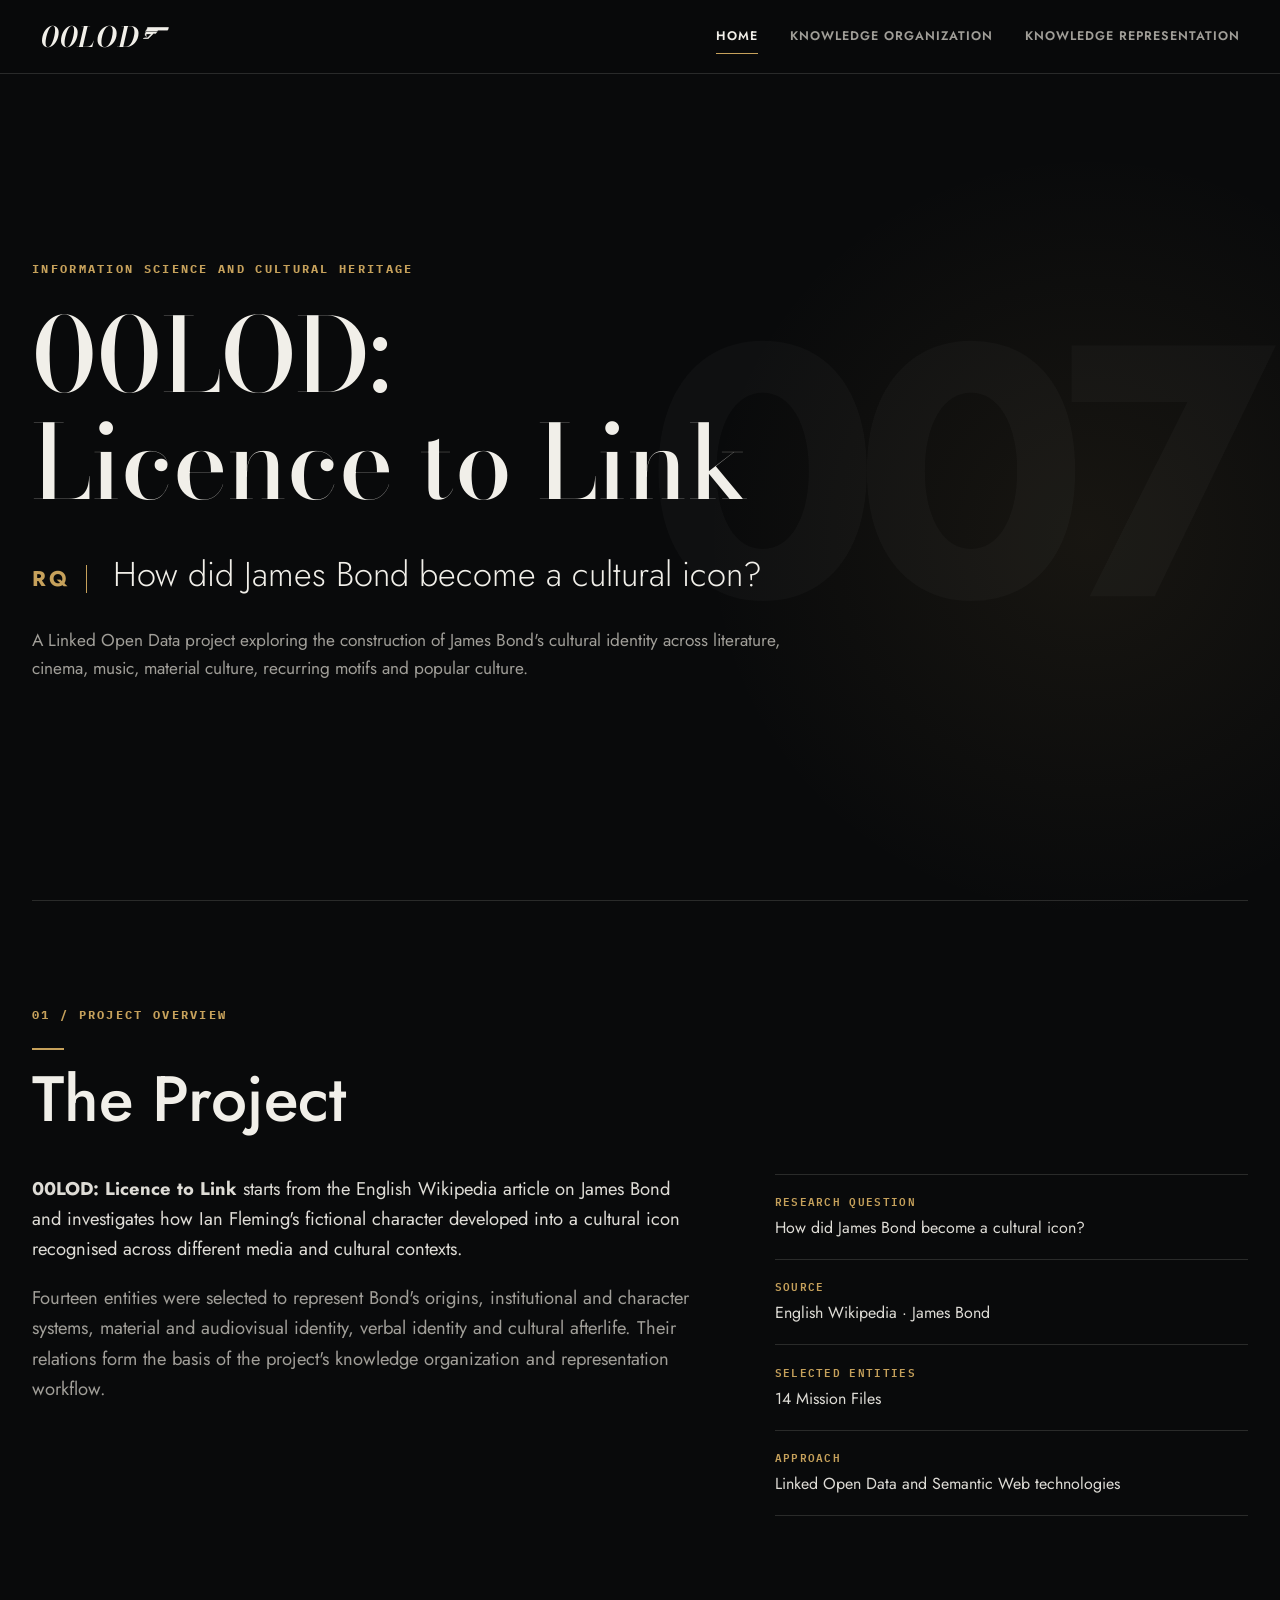
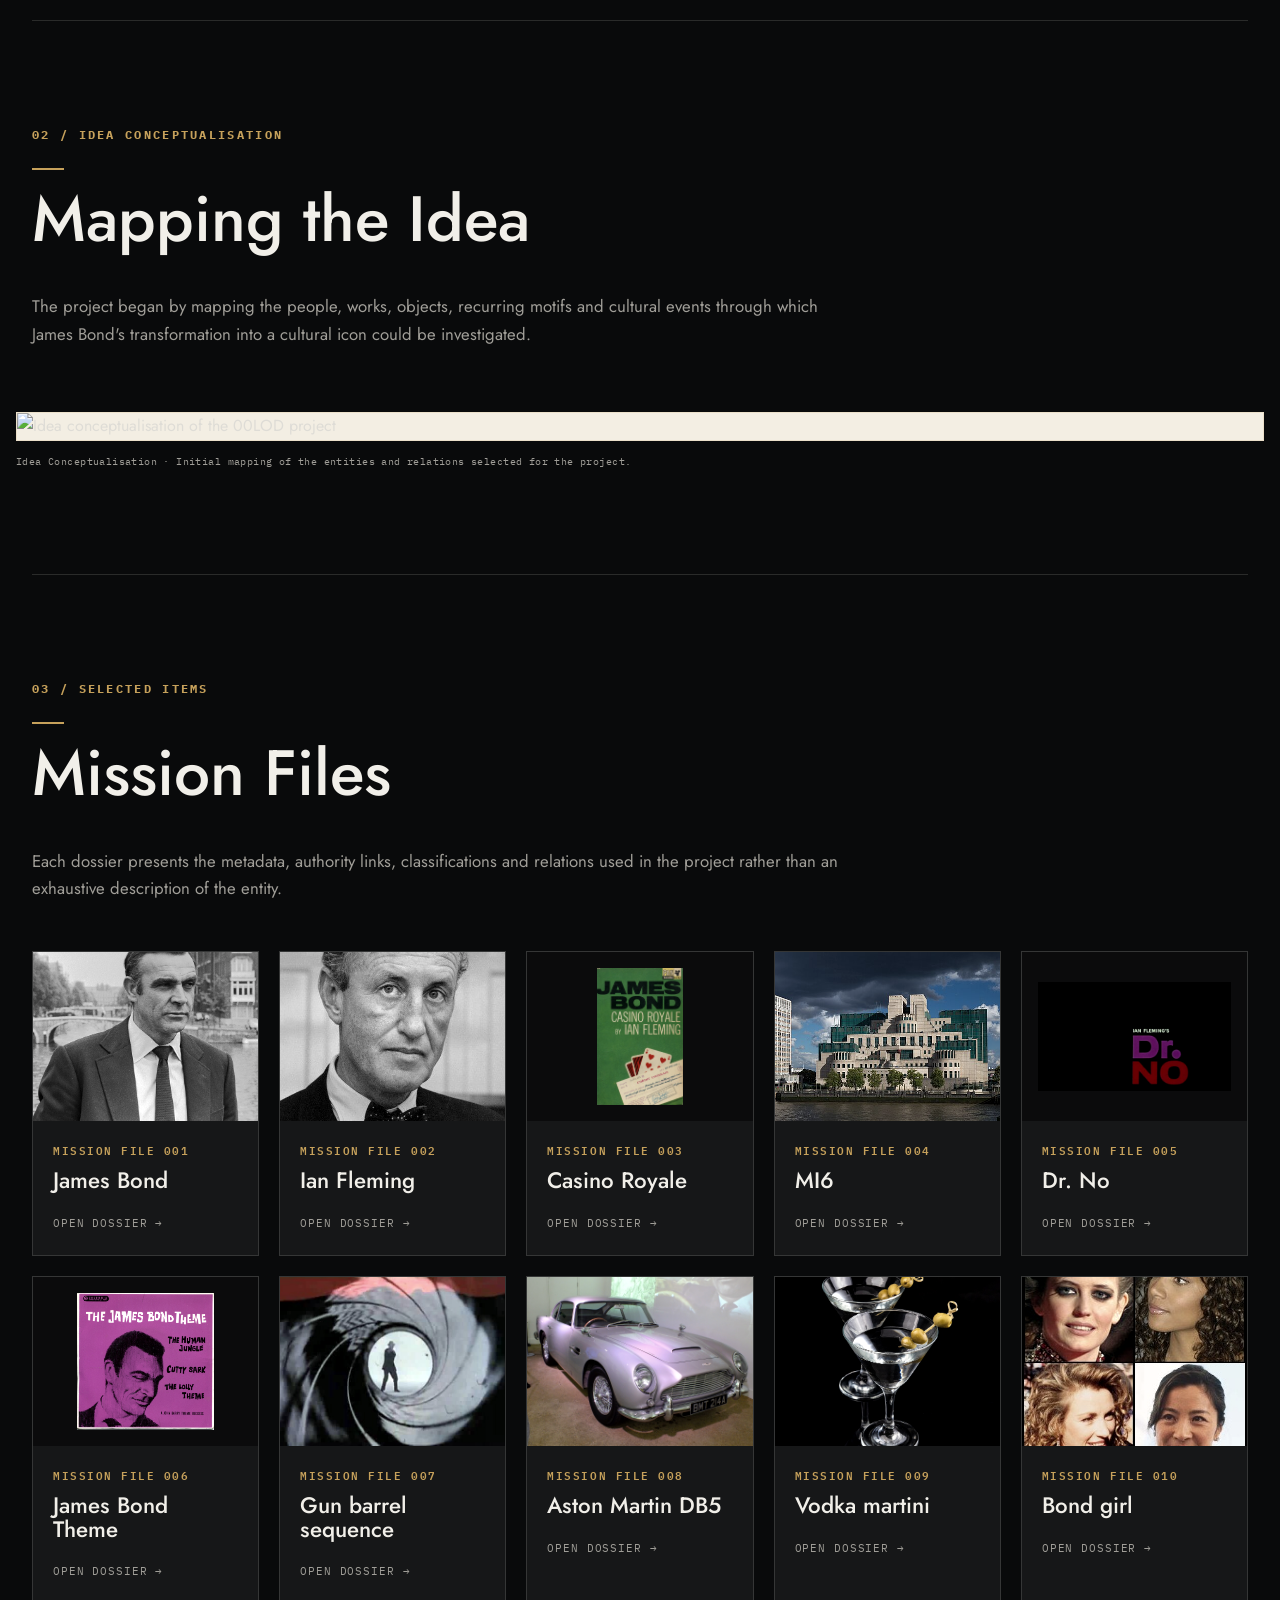
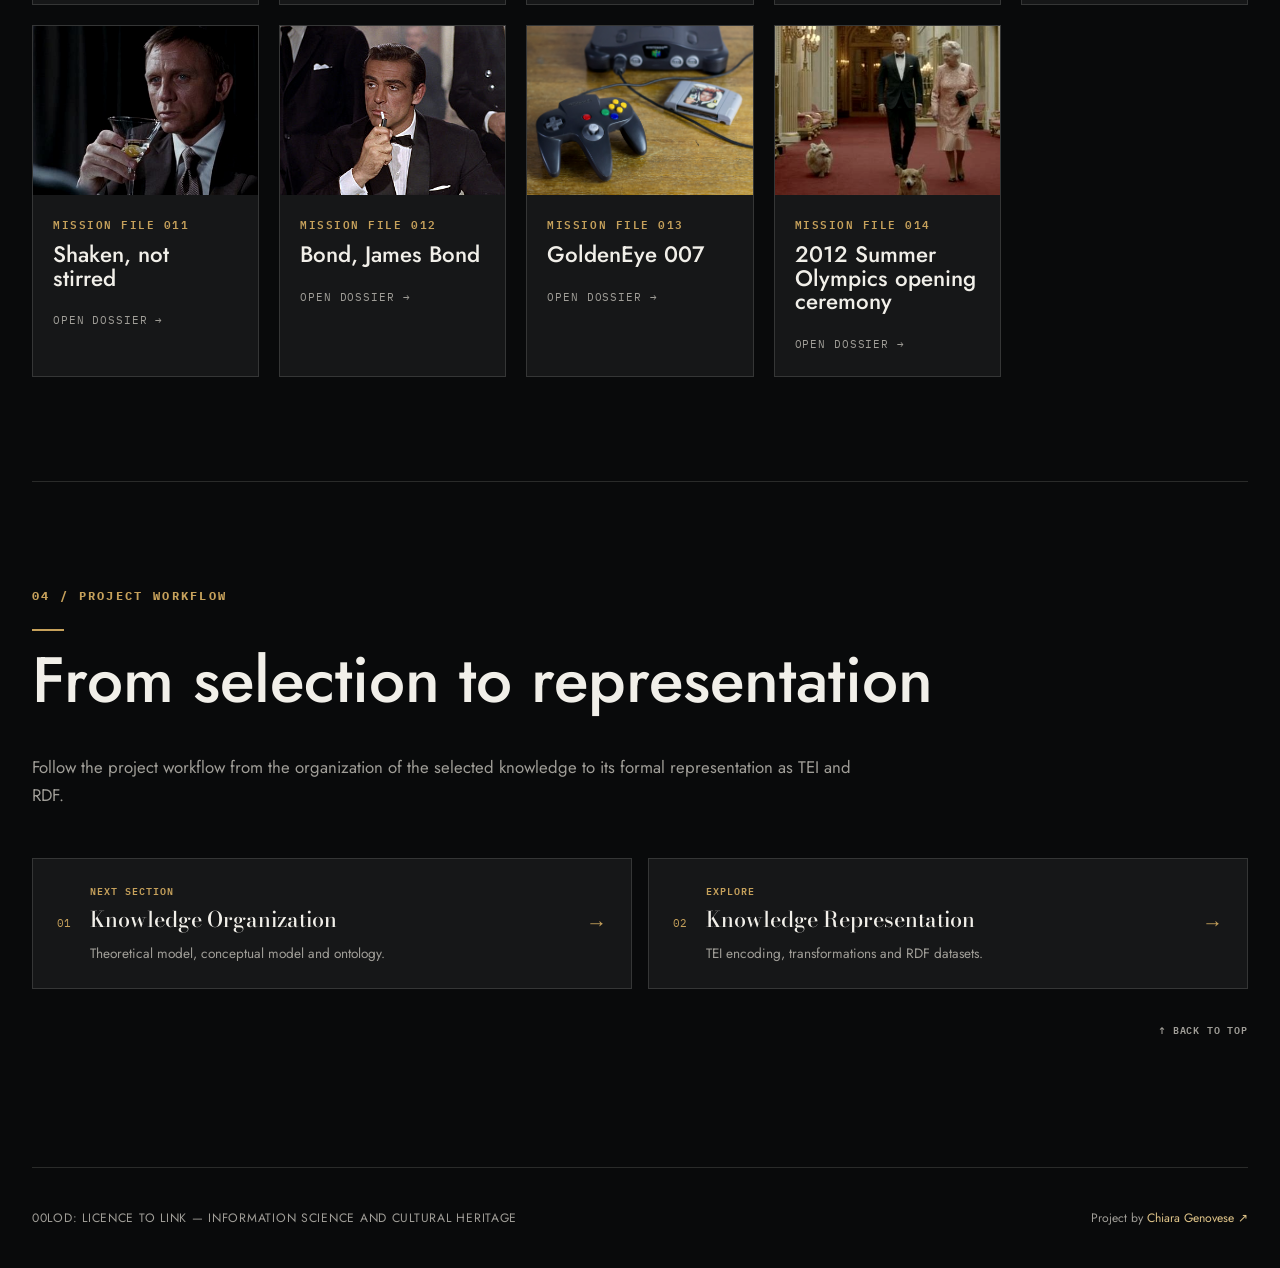
==== index.html @ c2035acd "Refactor code structure for improved readability and maintainability" ====
<!DOCTYPE html>
<html lang="en">

<head>
    <!-- Basic metadata -->
    <meta charset="UTF-8">
    <meta name="viewport" content="width=device-width, initial-scale=1.0">
    <title>00LOD: Licence to Link</title>

    <!-- Google Fonts -->
    <link rel="preconnect" href="https://fonts.googleapis.com">
    <link rel="preconnect" href="https://fonts.gstatic.com" crossorigin>
    <link href="https://fonts.googleapis.com/css2?family=Bodoni+Moda:opsz,wght@6..96,400;6..96,500;6..96,600&family=IBM+Plex+Mono:wght@400;500;600&family=Jost:wght@300;400;500;600;700&display=swap" rel="stylesheet">

    <!-- Project assets -->
    <link rel="stylesheet" href="assets/css/style.css">
    <script src="assets/js/site.js" defer></script>
</head>

<body>

    <!-- Header -->
    <header class="site-header">
        <a class="site-logo" href="index.html" aria-label="00LOD home">
            <span class="logo-text">00LOD</span>
            <img class="logo-mark" src="assets/img/logo.svg" alt="">
        </a>

        <button
            class="menu-toggle"
            type="button"
            aria-expanded="false"
            aria-controls="site-nav"
            aria-label="Open navigation"
        >
            <span></span>
            <span></span>
            <span></span>
        </button>

        <nav class="site-nav" id="site-nav" aria-label="Main navigation">
            <a href="index.html" class="active">Home</a>
            <a href="pages/knowledge-organization.html">Knowledge Organization</a>
            <a href="pages/knowledge-representation.html">Knowledge Representation</a>
        </nav>
    </header>


    <main>

        <!-- Hero -->
        <section class="hero">
            <p class="eyebrow">
                Information Science and Cultural Heritage
            </p>

            <h1 class="hero-title">
                <span>00LOD:</span>
                <span>Licence to Link</span>
            </h1>

            <p class="research-question">
                How did James Bond become a cultural icon?
            </p>

            <p class="intro">
                A Linked Open Data project exploring the construction of James Bond's
                cultural identity across literature, cinema, music, material culture,
                recurring motifs and popular culture.
            </p>
        </section>


        <!-- Project brief -->
        <section class="section" id="project">
            <p class="eyebrow">01 / Project Overview</p>
            <h2>The Project</h2>

            <div class="project-grid">

                <div class="project-intro">
                    <p>
                        <strong>00LOD: Licence to Link</strong> starts from the English
                        Wikipedia article on James Bond and investigates how Ian Fleming's
                        fictional character developed into a cultural icon recognised
                        across different media and cultural contexts.
                    </p>

                    <p>
                        Fourteen entities were selected to represent Bond's origins,
                        institutional and character systems, material and audiovisual
                        identity, verbal identity and cultural afterlife. Their relations
                        form the basis of the project's knowledge organization and
                        representation workflow.
                    </p>
                </div>

                <div class="project-facts">

                    <div class="project-fact">
                        <span class="project-label">Research Question</span>
                        <span>How did James Bond become a cultural icon?</span>
                    </div>

                    <div class="project-fact">
                        <span class="project-label">Source</span>
                        <span>English Wikipedia · James Bond</span>
                    </div>

                    <div class="project-fact">
                        <span class="project-label">Selected Entities</span>
                        <span>14 Mission Files</span>
                    </div>

                    <div class="project-fact">
                        <span class="project-label">Approach</span>
                        <span>Linked Open Data and Semantic Web technologies</span>
                    </div>

                </div>
            </div>
        </section>


        <!-- Idea Conceptualisation -->
        <section class="section" id="idea-conceptualisation">

            <div class="idea-intro">
                <p class="eyebrow">02 / Idea Conceptualisation</p>
                <h2>Mapping the Idea</h2>

                <p>
                    The project began by mapping the people, works, objects,
                    recurring motifs and cultural events through which James Bond's
                    transformation into a cultural icon could be investigated.
                </p>
            </div>

            <figure class="idea-map">
                <img
                    src="models/idea_conceptualisation.svg"
                    alt="Idea conceptualisation of the 00LOD project"
                >

                <figcaption>
                    Idea Conceptualisation · Initial mapping of the entities and relations
                    selected for the project.
                </figcaption>
            </figure>

        </section>


        <!-- Mission Files -->
        <section class="section" id="mission-files">
            <p class="eyebrow">03 / Selected Items</p>
            <h2>Mission Files</h2>

            <p>
                Each dossier presents the metadata, authority links, classifications and
                relations used in the project rather than an exhaustive description of
                the entity.
            </p>

            <div class="mission-grid">

                <!-- Mission File 001 -->
                <a class="mission-card" href="#james_bond">
                    <img
                        src="assets/img/items/JamesBond.jpg"
                        alt="James Bond"
                    >

                    <div class="mission-card-content">
                        <span class="file-number">Mission File 001</span>
                        <h3>James Bond</h3>
                        <span class="open-dossier">Open dossier →</span>
                    </div>
                </a>


                <!-- Mission File 002 -->
                <a class="mission-card" href="#ian_fleming">
                    <img
                        src="assets/img/items/fleming.png"
                        alt="Ian Fleming"
                    >

                    <div class="mission-card-content">
                        <span class="file-number">Mission File 002</span>
                        <h3>Ian Fleming</h3>
                        <span class="open-dossier">Open dossier →</span>
                    </div>
                </a>


                <!-- Mission File 003 -->
                <a class="mission-card" href="#casino_royale">
                    <img
                        class="contain"
                        src="assets/img/items/casinoRoyale.jpg"
                        alt="Casino Royale"
                    >

                    <div class="mission-card-content">
                        <span class="file-number">Mission File 003</span>
                        <h3>Casino Royale</h3>
                        <span class="open-dossier">Open dossier →</span>
                    </div>
                </a>


                <!-- Mission File 004 -->
                <a class="mission-card" href="#mi6">
                    <img
                        src="assets/img/items/MI6.png"
                        alt="MI6"
                    >

                    <div class="mission-card-content">
                        <span class="file-number">Mission File 004</span>
                        <h3>MI6</h3>
                        <span class="open-dossier">Open dossier →</span>
                    </div>
                </a>


                <!-- Mission File 005 -->
                <a class="mission-card" href="#dr_no">
                    <img
                        class="contain"
                        src="assets/img/items/drNo.jpg"
                        alt="Dr. No"
                    >

                    <div class="mission-card-content">
                        <span class="file-number">Mission File 005</span>
                        <h3>Dr. No</h3>
                        <span class="open-dossier">Open dossier →</span>
                    </div>
                </a>


                <!-- Mission File 006 -->
                <a class="mission-card" href="#james_bond_theme">
                    <img
                        class="contain"
                        src="assets/img/items/music.jpg"
                        alt="James Bond Theme"
                    >

                    <div class="mission-card-content">
                        <span class="file-number">Mission File 006</span>
                        <h3>James Bond Theme</h3>
                        <span class="open-dossier">Open dossier →</span>
                    </div>
                </a>


                <!-- Mission File 007 -->
                <a class="mission-card" href="#gun_barrel_sequence">
                    <img
                        src="assets/img/items/gunBarrel.png"
                        alt="Gun barrel sequence"
                    >

                    <div class="mission-card-content">
                        <span class="file-number">Mission File 007</span>
                        <h3>Gun barrel sequence</h3>
                        <span class="open-dossier">Open dossier →</span>
                    </div>
                </a>


                <!-- Mission File 008 -->
                <a class="mission-card" href="#aston_martin_db5">
                    <img
                        src="assets/img/items/astonMartin.jpg"
                        alt="Aston Martin DB5"
                    >

                    <div class="mission-card-content">
                        <span class="file-number">Mission File 008</span>
                        <h3>Aston Martin DB5</h3>
                        <span class="open-dossier">Open dossier →</span>
                    </div>
                </a>


                <!-- Mission File 009 -->
                <a class="mission-card" href="#vodka_martini">
                    <img
                        src="assets/img/items/vodkaMartini.png"
                        alt="Vodka martini"
                    >

                    <div class="mission-card-content">
                        <span class="file-number">Mission File 009</span>
                        <h3>Vodka martini</h3>
                        <span class="open-dossier">Open dossier →</span>
                    </div>
                </a>


                <!-- Mission File 010 -->
                <a class="mission-card" href="#bond_girl">
                    <img
                        src="assets/img/items/girls.png"
                        alt="Bond girl"
                    >

                    <div class="mission-card-content">
                        <span class="file-number">Mission File 010</span>
                        <h3>Bond girl</h3>
                        <span class="open-dossier">Open dossier →</span>
                    </div>
                </a>


                <!-- Mission File 011 -->
                <a class="mission-card" href="#shaken_not_stirred">
                    <img
                        src="assets/img/items/catchphraseMartini.png"
                        alt="Shaken, not stirred"
                    >

                    <div class="mission-card-content">
                        <span class="file-number">Mission File 011</span>
                        <h3>Shaken, not stirred</h3>
                        <span class="open-dossier">Open dossier →</span>
                    </div>
                </a>


                <!-- Mission File 012 -->
                <a class="mission-card" href="#bond_james_bond">
                    <img
                        src="assets/img/items/catchphraseBond.png"
                        alt="Bond, James Bond"
                    >

                    <div class="mission-card-content">
                        <span class="file-number">Mission File 012</span>
                        <h3>Bond, James Bond</h3>
                        <span class="open-dossier">Open dossier →</span>
                    </div>
                </a>


                <!-- Mission File 013 -->
                <a class="mission-card" href="#goldeneye_007">
                    <img
                        src="assets/img/items/videogame.jpg"
                        alt="GoldenEye 007"
                    >

                    <div class="mission-card-content">
                        <span class="file-number">Mission File 013</span>
                        <h3>GoldenEye 007</h3>
                        <span class="open-dossier">Open dossier →</span>
                    </div>
                </a>


                <!-- Mission File 014 -->
                <a class="mission-card" href="#olympics_2012_opening">
                    <img
                        class="olympics-preview"
                        src="assets/img/items/queen.png"
                        alt="2012 Summer Olympics opening ceremony"
                    >

                    <div class="mission-card-content">
                        <span class="file-number">Mission File 014</span>
                        <h3>2012 Summer Olympics opening ceremony</h3>
                        <span class="open-dossier">Open dossier →</span>
                    </div>
                </a>

            </div>
        </section>


        <!-- Continue exploring -->
        <section class="section continue-section" id="continue">
            <p class="eyebrow">04 / Project Workflow</p>
            <h2>From selection to representation</h2>

            <p>
                Follow the project workflow from the organization of the selected
                knowledge to its formal representation as TEI and RDF.
            </p>

            <div class="continue-grid">

                <a
                    class="continue-card"
                    href="pages/knowledge-organization.html"
                >
                    <span class="continue-number">01</span>

                    <span class="continue-content">
                        <span class="continue-label">Next section</span>
                        <strong>Knowledge Organization</strong>
                        <span>
                            Theoretical model, conceptual model and ontology.
                        </span>
                    </span>

                    <span class="continue-arrow">→</span>
                </a>


                <a
                    class="continue-card"
                    href="pages/knowledge-representation.html"
                >
                    <span class="continue-number">02</span>

                    <span class="continue-content">
                        <span class="continue-label">Explore</span>
                        <strong>Knowledge Representation</strong>
                        <span>
                            TEI encoding, transformations and RDF datasets.
                        </span>
                    </span>

                    <span class="continue-arrow">→</span>
                </a>

            </div>

            <a class="back-to-top" href="#">
                ↑ Back to top
            </a>
        </section>

    </main>


    <!-- Dossiers -->
    <div class="dossier-layer" aria-live="polite">


        <!-- Dossier 001: James Bond -->
        <article
            class="dossier"
            id="james_bond"
            role="dialog"
            aria-modal="true"
            aria-labelledby="james_bond-title"
        >
            <a
                class="dossier-backdrop"
                href="#mission-files"
                aria-label="Back to Mission Files"
            ></a>

            <div class="dossier-panel">
                <div class="dossier-tab">
                    CLASSIFIED // 00LOD
                </div>

                <a
                    class="dossier-close"
                    href="#mission-files"
                    aria-label="Back to Mission Files"
                >
                    <span class="dossier-close-label">
                        Back to Mission Files
                    </span>

                    <span
                        class="dossier-close-icon"
                        aria-hidden="true"
                    >
                        ×
                    </span>
                </a>

                <div class="dossier-heading">
                    <span class="file-number">
                        Mission File 001
                    </span>

                    <h3 id="james_bond-title">
                        James Bond
                    </h3>
                </div>

                <div class="dossier-grid">

                    <div class="dossier-media">
                        <img
                            src="assets/img/items/JamesBond.jpg"
                            alt="Sean Connery as James Bond"
                        >

                        <p class="image-description">
                            Sean Connery as James Bond during the filming of
                            <em>Diamonds Are Forever</em> in 1971.
                        </p>

                        <p class="image-credit">
                            Photo: Rob Mieremet / Anefo, Nationaal Archief —
                            <a
                                href="https://commons.wikimedia.org/wiki/File:Sean_Connery_as_James_Bond_(1971,_cropped).jpg"
                                target="_blank"
                                rel="noopener"
                            >
                                Wikimedia Commons
                            </a>,
                            <a
                                href="https://creativecommons.org/licenses/by-sa/3.0/nl/"
                                target="_blank"
                                rel="noopener"
                            >
                                CC BY-SA 3.0 NL
                            </a>
                        </p>
                    </div>

                    <div class="dossier-content">
                        <p>
                            The fictional secret agent at the centre of the project.
                            His recurring relations with works, institutions, objects
                            and audiovisual markers structure the 00LOD knowledge graph.
                        </p>

                        <div class="metadata">

                            <div class="metadata-row">
                                <span class="metadata-label">
                                    Type
                                </span>

                                <span class="metadata-value">
                                    Fictional character
                                </span>
                            </div>

                            <div class="metadata-row">
                                <span class="metadata-label">
                                    Code Number
                                </span>

                                <span class="metadata-value">
                                    007
                                </span>
                            </div>

                            <div class="metadata-row">
                                <span class="metadata-label">
                                    Creator
                                </span>

                                <span class="metadata-value">
                                    <a href="#ian_fleming">
                                        Ian Fleming
                                    </a>
                                </span>
                            </div>

                            <div class="metadata-row">
                                <span class="metadata-label">
                                    First Appearance
                                </span>

                                <span class="metadata-value">
                                    <a href="#casino_royale">
                                        Casino Royale
                                    </a>
                                </span>
                            </div>

                            <div class="metadata-row">
                                <span class="metadata-label">
                                    Affiliation
                                </span>

                                <span class="metadata-value">
                                    <a href="#mi6">
                                        MI6
                                    </a>
                                </span>
                            </div>

                            <div class="metadata-row">
                                <span class="metadata-label">
                                    Related Objects
                                </span>

                                <span class="metadata-value authority-list">
                                    <a href="#aston_martin_db5">
                                        Aston Martin DB5
                                    </a>

                                    <a href="#vodka_martini">
                                        Vodka martini
                                    </a>
                                </span>
                            </div>

                            <div class="metadata-row">
                                <span class="metadata-label">
                                    Visual Marker
                                </span>

                                <span class="metadata-value">
                                    <a href="#gun_barrel_sequence">
                                        Gun barrel sequence
                                    </a>
                                </span>
                            </div>

                            <div class="metadata-row">
                                <span class="metadata-label">
                                    Musical Marker
                                </span>

                                <span class="metadata-value">
                                    <a href="#james_bond_theme">
                                        James Bond Theme
                                    </a>
                                </span>
                            </div>

                            <div class="metadata-row">
                                <span class="metadata-label">
                                    Authority
                                </span>

                                <span class="metadata-value">
                                    <a
                                        href="http://www.wikidata.org/entity/Q2009573"
                                        target="_blank"
                                        rel="noopener"
                                    >
                                        Wikidata Q2009573
                                    </a>
                                </span>
                            </div>

                        </div>
                    </div>

                </div>
            </div>
        </article>


        <!-- Dossier 002: Ian Fleming -->
        <article
            class="dossier"
            id="ian_fleming"
            role="dialog"
            aria-modal="true"
            aria-labelledby="ian_fleming-title"
        >
            <a
                class="dossier-backdrop"
                href="#mission-files"
                aria-label="Back to Mission Files"
            ></a>

            <div class="dossier-panel">
                <div class="dossier-tab">
                    CLASSIFIED // 00LOD
                </div>

                <a
                    class="dossier-close"
                    href="#mission-files"
                    aria-label="Back to Mission Files"
                >
                    <span class="dossier-close-label">
                        Back to Mission Files
                    </span>

                    <span
                        class="dossier-close-icon"
                        aria-hidden="true"
                    >
                        ×
                    </span>
                </a>

                <div class="dossier-heading">
                    <span class="file-number">
                        Mission File 002
                    </span>

                    <h3 id="ian_fleming-title">
                        Ian Fleming
                    </h3>
                </div>

                <div class="dossier-grid">

                    <div class="dossier-media">
                        <img
                            src="assets/img/items/fleming.png"
                            alt="Ian Fleming"
                        >

                        <p class="image-description">
                            Portrait of Ian Fleming, creator of James Bond, around 1958.
                        </p>
                    </div>

                    <div class="dossier-content">
                        <p>
                            The author who created James Bond and wrote
                            <em>Casino Royale</em>, establishing the literary origin
                            from which the later cultural phenomenon developed.
                        </p>

                        <div class="metadata">

                            <div class="metadata-row">
                                <span class="metadata-label">
                                    Type
                                </span>

                                <span class="metadata-value">
                                    Person
                                </span>
                            </div>

                            <div class="metadata-row">
                                <span class="metadata-label">
                                    Created
                                </span>

                                <span class="metadata-value authority-list">
                                    <a href="#james_bond">
                                        James Bond
                                    </a>

                                    <a href="#casino_royale">
                                        Casino Royale
                                    </a>
                                </span>
                            </div>

                            <div class="metadata-row">
                                <span class="metadata-label">
                                    Authorities
                                </span>

                                <span class="metadata-value authority-list">
                                    <a
                                        href="http://viaf.org/viaf/51689472"
                                        target="_blank"
                                        rel="noopener"
                                    >
                                        VIAF 51689472
                                    </a>

                                    <a
                                        href="http://id.sbn.it/bid/CFIV017252"
                                        target="_blank"
                                        rel="noopener"
                                    >
                                        SBN CFIV017252
                                    </a>
                                </span>
                            </div>

                        </div>
                    </div>

                </div>
            </div>
        </article>


        <!-- Dossier 003: Casino Royale -->
        <article
            class="dossier"
            id="casino_royale"
            role="dialog"
            aria-modal="true"
            aria-labelledby="casino_royale-title"
        >
            <a
                class="dossier-backdrop"
                href="#mission-files"
                aria-label="Back to Mission Files"
            ></a>

            <div class="dossier-panel">
                <div class="dossier-tab">
                    CLASSIFIED // 00LOD
                </div>

                <a
                    class="dossier-close"
                    href="#mission-files"
                    aria-label="Back to Mission Files"
                >
                    <span class="dossier-close-label">
                        Back to Mission Files
                    </span>

                    <span
                        class="dossier-close-icon"
                        aria-hidden="true"
                    >
                        ×
                    </span>
                </a>

                <div class="dossier-heading">
                    <span class="file-number">
                        Mission File 003
                    </span>

                    <h3 id="casino_royale-title">
                        Casino Royale
                    </h3>
                </div>

                <div class="dossier-grid">

                    <div class="dossier-media">
                        <img
                            class="contain"
                            src="assets/img/items/casinoRoyale.jpg"
                            alt="Casino Royale book"
                        >

                        <p class="image-description">
                            A Pan Books edition of Ian Fleming's
                            <em>Casino Royale</em>.
                        </p>

                        <p class="image-credit">
                            Photo: rauter25 —
                            <a
                                href="https://www.flickr.com/photos/27556454@N07/2606773602/"
                                target="_blank"
                                rel="noopener"
                            >
                                Flickr
                            </a>,
                            <a
                                href="https://creativecommons.org/licenses/by-sa/2.0/"
                                target="_blank"
                                rel="noopener"
                            >
                                CC BY-SA 2.0
                            </a>
                        </p>
                    </div>

                    <div class="dossier-content">
                        <p>
                            Fleming's first Bond novel and the character's first
                            appearance. It represents the literary origin of the
                            franchise within the project.
                        </p>

                        <div class="metadata">

                            <div class="metadata-row">
                                <span class="metadata-label">
                                    Type
                                </span>

                                <span class="metadata-value">
                                    Novel
                                </span>
                            </div>

                            <div class="metadata-row">
                                <span class="metadata-label">
                                    Issued
                                </span>

                                <span class="metadata-value">
                                    1953
                                </span>
                            </div>

                            <div class="metadata-row">
                                <span class="metadata-label">
                                    Creator
                                </span>

                                <span class="metadata-value">
                                    <a href="#ian_fleming">
                                        Ian Fleming
                                    </a>
                                </span>
                            </div>

                            <div class="metadata-row">
                                <span class="metadata-label">
                                    Classification
                                </span>

                                <span class="metadata-value">
                                    <a
                                        href="http://id.loc.gov/authorities/genreForms/gf2014026555"
                                        target="_blank"
                                        rel="noopener"
                                    >
                                        Spy fiction
                                    </a>
                                </span>
                            </div>

                            <div class="metadata-row">
                                <span class="metadata-label">
                                    Narrative Role
                                </span>

                                <span class="metadata-value">
                                    <a href="#bond_girl">
                                        Bond girl
                                    </a>
                                </span>
                            </div>

                            <div class="metadata-row">
                                <span class="metadata-label">
                                    Authorities
                                </span>

                                <span class="metadata-value authority-list">
                                    <a
                                        href="http://www.wikidata.org/entity/Q1047711"
                                        target="_blank"
                                        rel="noopener"
                                    >
                                        Wikidata Q1047711
                                    </a>

                                    <a
                                        href="https://opac.sbn.it/opera/SBL0428596"
                                        target="_blank"
                                        rel="noopener"
                                    >
                                        SBN SBL0428596
                                    </a>

                                    <a
                                        href="http://id.loc.gov/authorities/names/no2009106072"
                                        target="_blank"
                                        rel="noopener"
                                    >
                                        Library of Congress no2009106072
                                    </a>
                                </span>
                            </div>

                        </div>
                    </div>

                </div>
            </div>
        </article>


        <!-- Dossier 004: MI6 -->
        <article
            class="dossier"
            id="mi6"
            role="dialog"
            aria-modal="true"
            aria-labelledby="mi6-title"
        >
            <a
                class="dossier-backdrop"
                href="#mission-files"
                aria-label="Back to Mission Files"
            ></a>

            <div class="dossier-panel">
                <div class="dossier-tab">
                    CLASSIFIED // 00LOD
                </div>

                <a
                    class="dossier-close"
                    href="#mission-files"
                    aria-label="Back to Mission Files"
                >
                    <span class="dossier-close-label">
                        Back to Mission Files
                    </span>

                    <span
                        class="dossier-close-icon"
                        aria-hidden="true"
                    >
                        ×
                    </span>
                </a>

                <div class="dossier-heading">
                    <span class="file-number">
                        Mission File 004
                    </span>

                    <h3 id="mi6-title">
                        MI6
                    </h3>
                </div>

                <div class="dossier-grid">

                    <div class="dossier-media">
                        <img
                            src="assets/img/items/MI6.png"
                            alt="SIS Building in London"
                        >

                        <p class="image-description">
                            The SIS Building in Vauxhall, London, headquarters of
                            the Secret Intelligence Service.
                        </p>

                        <p class="image-credit">
                            Photo: Laurie Nevay —
                            <a
                                href="https://commons.wikimedia.org/wiki/File:SIS_building_(26327425611).jpg"
                                target="_blank"
                                rel="noopener"
                            >
                                Wikimedia Commons
                            </a>,
                            <a
                                href="https://creativecommons.org/licenses/by-sa/2.0/"
                                target="_blank"
                                rel="noopener"
                            >
                                CC BY-SA 2.0
                            </a>
                        </p>
                    </div>

                    <div class="dossier-content">
                        <p>
                            The Secret Intelligence Service provides Bond's institutional
                            identity as a fictional British intelligence agent.
                        </p>

                        <div class="metadata">

                            <div class="metadata-row">
                                <span class="metadata-label">
                                    Type
                                </span>

                                <span class="metadata-value">
                                    Government agency
                                </span>
                            </div>

                            <div class="metadata-row">
                                <span class="metadata-label">
                                    Preferred Name
                                </span>

                                <span class="metadata-value">
                                    Secret Intelligence Service
                                </span>
                            </div>

                            <div class="metadata-row">
                                <span class="metadata-label">
                                    Alternative Name
                                </span>

                                <span class="metadata-value">
                                    MI6
                                </span>
                            </div>

                            <div class="metadata-row">
                                <span class="metadata-label">
                                    Affiliated Character
                                </span>

                                <span class="metadata-value">
                                    <a href="#james_bond">
                                        James Bond
                                    </a>
                                </span>
                            </div>

                            <div class="metadata-row">
                                <span class="metadata-label">
                                    Authority
                                </span>

                                <span class="metadata-value">
                                    <a
                                        href="http://www.wikidata.org/entity/Q184560"
                                        target="_blank"
                                        rel="noopener"
                                    >
                                        Wikidata Q184560
                                    </a>
                                </span>
                            </div>

                        </div>
                    </div>

                </div>
            </div>
        </article>


        <!-- Dossier 005: Dr. No -->
        <article
            class="dossier"
            id="dr_no"
            role="dialog"
            aria-modal="true"
            aria-labelledby="dr_no-title"
        >
            <a
                class="dossier-backdrop"
                href="#mission-files"
                aria-label="Back to Mission Files"
            ></a>

            <div class="dossier-panel">
                <div class="dossier-tab">
                    CLASSIFIED // 00LOD
                </div>

                <a
                    class="dossier-close"
                    href="#mission-files"
                    aria-label="Back to Mission Files"
                >
                    <span class="dossier-close-label">
                        Back to Mission Files
                    </span>

                    <span
                        class="dossier-close-icon"
                        aria-hidden="true"
                    >
                        ×
                    </span>
                </a>

                <div class="dossier-heading">
                    <span class="file-number">
                        Mission File 005
                    </span>

                    <h3 id="dr_no-title">
                        Dr. No
                    </h3>
                </div>

                <div class="dossier-grid">

                    <div class="dossier-media">
                        <img
                            class="contain"
                            src="assets/img/items/drNo.jpg"
                            alt="Dr. No title card"
                        >

                        <p class="image-description">
                            Title card from <em>Dr. No</em> (1962), the first
                            Eon Productions James Bond film.
                        </p>
                    </div>

                    <div class="dossier-content">
                        <p>
                            The first film in the Eon Productions series and a key
                            point in the transformation of Bond from literary character
                            to audiovisual icon.
                        </p>

                        <div class="metadata">

                            <div class="metadata-row">
                                <span class="metadata-label">
                                    Type
                                </span>

                                <span class="metadata-value">
                                    Film
                                </span>
                            </div>

                            <div class="metadata-row">
                                <span class="metadata-label">
                                    Issued
                                </span>

                                <span class="metadata-value">
                                    1962
                                </span>
                            </div>

                            <div class="metadata-row">
                                <span class="metadata-label">
                                    Classification
                                </span>

                                <span class="metadata-value">
                                    <a
                                        href="http://id.loc.gov/authorities/genreForms/gf2011026604"
                                        target="_blank"
                                        rel="noopener"
                                    >
                                        Spy films
                                    </a>
                                </span>
                            </div>

                            <div class="metadata-row">
                                <span class="metadata-label">
                                    Character
                                </span>

                                <span class="metadata-value">
                                    <a href="#james_bond">
                                        James Bond
                                    </a>
                                </span>
                            </div>

                            <div class="metadata-row">
                                <span class="metadata-label">
                                    Has Part
                                </span>

                                <span class="metadata-value">
                                    <a href="#gun_barrel_sequence">
                                        Gun barrel sequence
                                    </a>
                                </span>
                            </div>

                            <div class="metadata-row">
                                <span class="metadata-label">
                                    Music
                                </span>

                                <span class="metadata-value">
                                    <a href="#james_bond_theme">
                                        James Bond Theme
                                    </a>
                                </span>
                            </div>

                            <div class="metadata-row">
                                <span class="metadata-label">
                                    Narrative Role
                                </span>

                                <span class="metadata-value">
                                    <a href="#bond_girl">
                                        Bond girl
                                    </a>
                                </span>
                            </div>

                            <div class="metadata-row">
                                <span class="metadata-label">
                                    Authorities
                                </span>

                                <span class="metadata-value authority-list">
                                    <a
                                        href="http://www.wikidata.org/entity/Q102754"
                                        target="_blank"
                                        rel="noopener"
                                    >
                                        Wikidata Q102754
                                    </a>

                                    <a
                                        href="https://opac.sbn.it/opera/TO01587252"
                                        target="_blank"
                                        rel="noopener"
                                    >
                                        SBN TO01587252
                                    </a>

                                    <a
                                        href="http://id.loc.gov/authorities/names/no2003120703"
                                        target="_blank"
                                        rel="noopener"
                                    >
                                        Library of Congress no2003120703
                                    </a>
                                </span>
                            </div>

                        </div>
                    </div>

                </div>
            </div>
        </article>


        <!-- Dossier 006: James Bond Theme -->
        <article
            class="dossier"
            id="james_bond_theme"
            role="dialog"
            aria-modal="true"
            aria-labelledby="james_bond_theme-title"
        >
            <a
                class="dossier-backdrop"
                href="#mission-files"
                aria-label="Back to Mission Files"
            ></a>

            <div class="dossier-panel">
                <div class="dossier-tab">
                    CLASSIFIED // 00LOD
                </div>

                <a
                    class="dossier-close"
                    href="#mission-files"
                    aria-label="Back to Mission Files"
                >
                    <span class="dossier-close-label">
                        Back to Mission Files
                    </span>

                    <span
                        class="dossier-close-icon"
                        aria-hidden="true"
                    >
                        ×
                    </span>
                </a>

                <div class="dossier-heading">
                    <span class="file-number">
                        Mission File 006
                    </span>

                    <h3 id="james_bond_theme-title">
                        James Bond Theme
                    </h3>
                </div>

                <div class="dossier-grid">

                    <div class="dossier-media">
                        <img
                            class="contain"
                            src="assets/img/items/music.jpg"
                            alt="James Bond Theme record cover"
                        >

                        <p class="image-description">
                            Record cover featuring “The James Bond Theme”,
                            one of the franchise's recurring musical markers.
                        </p>

                        <p class="image-credit">
                            Photo: Johan Oomen —
                            <a
                                href="https://www.flickr.com/photos/ateam/4220042460"
                                target="_blank"
                                rel="noopener"
                            >
                                Flickr
                            </a>,
                            <a
                                href="https://creativecommons.org/licenses/by-sa/2.0/"
                                target="_blank"
                                rel="noopener"
                            >
                                CC BY-SA 2.0
                            </a>
                        </p>
                    </div>

                    <div class="dossier-content">
                        <p>
                            The musical theme first introduced in
                            <em>Dr. No</em> and repeatedly reused as an auditory
                            marker of James Bond's screen identity.
                        </p>

                        <div class="metadata">

                            <div class="metadata-row">
                                <span class="metadata-label">
                                    Type
                                </span>

                                <span class="metadata-value">
                                    Music composition
                                </span>
                            </div>

                            <div class="metadata-row">
                                <span class="metadata-label">
                                    Issued
                                </span>

                                <span class="metadata-value">
                                    1962
                                </span>
                            </div>

                            <div class="metadata-row">
                                <span class="metadata-label">
                                    Classification
                                </span>

                                <span class="metadata-value">
                                    <a
                                        href="http://id.loc.gov/authorities/genreForms/gf2014026950"
                                        target="_blank"
                                        rel="noopener"
                                    >
                                        Motion picture music
                                    </a>
                                </span>
                            </div>

                            <div class="metadata-row">
                                <span class="metadata-label">
                                    Musical Marker of
                                </span>

                                <span class="metadata-value">
                                    <a href="#james_bond">
                                        James Bond
                                    </a>
                                </span>
                            </div>

                            <div class="metadata-row">
                                <span class="metadata-label">
                                    Authority
                                </span>

                                <span class="metadata-value">
                                    <a
                                        href="http://www.wikidata.org/entity/Q746181"
                                        target="_blank"
                                        rel="noopener"
                                    >
                                        Wikidata Q746181
                                    </a>
                                </span>
                            </div>

                        </div>

                        <!-- Spotify -->
                        <div class="embedded-media">
                            <p class="media-label">
                                Listen
                            </p>

                            <iframe data-testid="embed-iframe" style="border-radius:12px" src="https://open.spotify.com/embed/track/2VSFOKsNSH9dBQ8BIZ8o2m?utm_source=generator" width="100%" height="352" frameBorder="0" allowfullscreen="" allow="autoplay; clipboard-write; encrypted-media; fullscreen; picture-in-picture" loading="lazy"></iframe>
                        </div>
                    </div>

                </div>
            </div>
        </article>


        <!-- Dossier 007: Gun barrel sequence -->
        <article
            class="dossier"
            id="gun_barrel_sequence"
            role="dialog"
            aria-modal="true"
            aria-labelledby="gun_barrel_sequence-title"
        >
            <a
                class="dossier-backdrop"
                href="#mission-files"
                aria-label="Back to Mission Files"
            ></a>

            <div class="dossier-panel">
                <div class="dossier-tab">
                    CLASSIFIED // 00LOD
                </div>

                <a
                    class="dossier-close"
                    href="#mission-files"
                    aria-label="Back to Mission Files"
                >
                    <span class="dossier-close-label">
                        Back to Mission Files
                    </span>

                    <span
                        class="dossier-close-icon"
                        aria-hidden="true"
                    >
                        ×
                    </span>
                </a>

                <div class="dossier-heading">
                    <span class="file-number">
                        Mission File 007
                    </span>

                    <h3 id="gun_barrel_sequence-title">
                        Gun barrel sequence
                    </h3>
                </div>

                <div class="dossier-grid">

                    <div class="dossier-media">
                        <img
                            src="assets/img/items/gunBarrel.png"
                            alt="Gun barrel sequence"
                        >

                        <p class="image-description">
                            Frame from the gun barrel sequence in the
                            <em>Dr. No</em> trailer (1962).
                        </p>

                        <p class="rights-note">
                            Frame from the <em>Dr. No</em> trailer, Danjaq /
                            United Artists.
                            <a
                                href="https://en.wikipedia.org/wiki/File:Dr_No_trailer.jpg"
                                target="_blank"
                                rel="noopener"
                            >
                                Source: Wikipedia
                            </a>.
                            Low-resolution image reproduced for non-commercial educational purposes.
                        </p>
                    </div>

                    <div class="dossier-content">
                        <p>
                            A recurring opening sequence that became one of the
                            franchise's most recognisable visual conventions.
                        </p>

                        <div class="metadata">

                            <div class="metadata-row">
                                <span class="metadata-label">
                                    Type
                                </span>

                                <span class="metadata-value">
                                    Moving image
                                </span>
                            </div>

                            <div class="metadata-row">
                                <span class="metadata-label">
                                    Part of
                                </span>

                                <span class="metadata-value">
                                    <a href="#dr_no">
                                        Dr. No
                                    </a>
                                </span>
                            </div>

                            <div class="metadata-row">
                                <span class="metadata-label">
                                    Accompanied by
                                </span>

                                <span class="metadata-value">
                                    <a href="#james_bond_theme">
                                        James Bond Theme
                                    </a>
                                </span>
                            </div>

                            <div class="metadata-row">
                                <span class="metadata-label">
                                    Visual Marker of
                                </span>

                                <span class="metadata-value">
                                    <a href="#james_bond">
                                        James Bond
                                    </a>
                                </span>
                            </div>

                            <div class="metadata-row">
                                <span class="metadata-label">
                                    Authority
                                </span>

                                <span class="metadata-value">
                                    <a
                                        href="http://www.wikidata.org/entity/Q26011136"
                                        target="_blank"
                                        rel="noopener"
                                    >
                                        Wikidata Q26011136
                                    </a>
                                </span>
                            </div>

                        </div>
                    </div>

                </div>
            </div>
        </article>


        <!-- Dossier 008: Aston Martin DB5 -->
        <article
            class="dossier"
            id="aston_martin_db5"
            role="dialog"
            aria-modal="true"
            aria-labelledby="aston_martin_db5-title"
        >
            <a
                class="dossier-backdrop"
                href="#mission-files"
                aria-label="Back to Mission Files"
            ></a>

            <div class="dossier-panel">
                <div class="dossier-tab">
                    CLASSIFIED // 00LOD
                </div>

                <a
                    class="dossier-close"
                    href="#mission-files"
                    aria-label="Back to Mission Files"
                >
                    <span class="dossier-close-label">
                        Back to Mission Files
                    </span>

                    <span
                        class="dossier-close-icon"
                        aria-hidden="true"
                    >
                        ×
                    </span>
                </a>

                <div class="dossier-heading">
                    <span class="file-number">
                        Mission File 008
                    </span>

                    <h3 id="aston_martin_db5-title">
                        Aston Martin DB5
                    </h3>
                </div>

                <div class="dossier-grid">

                    <div class="dossier-media">
                        <img
                            src="assets/img/items/astonMartin.jpg"
                            alt="Aston Martin DB5"
                        >

                        <p class="image-description">
                            An Aston Martin DB5 displayed at the National Motor Museum,
                            Beaulieu.
                        </p>

                        <p class="image-credit">
                            Photo: 35mmMan —
                            <a
                                href="https://commons.wikimedia.org/wiki/File:James_Bond_Aston_Martin_DB5.jpg"
                                target="_blank"
                                rel="noopener"
                            >
                                Wikimedia Commons
                            </a>,
                            <a
                                href="https://creativecommons.org/licenses/by/2.0/"
                                target="_blank"
                                rel="noopener"
                            >
                                CC BY 2.0
                            </a>
                        </p>
                    </div>

                    <div class="dossier-content">
                        <p>
                            The automobile model most strongly associated with Bond
                            and a recurring element of his material identity.
                        </p>

                        <div class="metadata">

                            <div class="metadata-row">
                                <span class="metadata-label">
                                    Type
                                </span>

                                <span class="metadata-value">
                                    Product model
                                </span>
                            </div>

                            <div class="metadata-row">
                                <span class="metadata-label">
                                    Related Character
                                </span>

                                <span class="metadata-value">
                                    <a href="#james_bond">
                                        James Bond
                                    </a>
                                </span>
                            </div>

                            <div class="metadata-row">
                                <span class="metadata-label">
                                    Authority
                                </span>

                                <span class="metadata-value">
                                    <a
                                        href="http://www.wikidata.org/entity/Q749871"
                                        target="_blank"
                                        rel="noopener"
                                    >
                                        Wikidata Q749871
                                    </a>
                                </span>
                            </div>

                        </div>
                    </div>

                </div>
            </div>
        </article>


        <!-- Dossier 009: Vodka martini -->
        <article
            class="dossier"
            id="vodka_martini"
            role="dialog"
            aria-modal="true"
            aria-labelledby="vodka_martini-title"
        >
            <a
                class="dossier-backdrop"
                href="#mission-files"
                aria-label="Back to Mission Files"
            ></a>

            <div class="dossier-panel">
                <div class="dossier-tab">
                    CLASSIFIED // 00LOD
                </div>

                <a
                    class="dossier-close"
                    href="#mission-files"
                    aria-label="Back to Mission Files"
                >
                    <span class="dossier-close-label">
                        Back to Mission Files
                    </span>

                    <span
                        class="dossier-close-icon"
                        aria-hidden="true"
                    >
                        ×
                    </span>
                </a>

                <div class="dossier-heading">
                    <span class="file-number">
                        Mission File 009
                    </span>

                    <h3 id="vodka_martini-title">
                        Vodka martini
                    </h3>
                </div>

                <div class="dossier-grid">

                    <div class="dossier-media">
                        <img
                            src="assets/img/items/vodkaMartini.png"
                            alt="Vodka martini"
                        >

                        <p class="image-description">
                            A vodka martini, the cocktail repeatedly associated
                            with James Bond.
                        </p>
                    </div>

                    <div class="dossier-content">
                        <p>
                            A recurring element of Bond's material identity and the
                            object referenced by the catchphrase “Shaken, not stirred”.
                        </p>

                        <div class="metadata">

                            <div class="metadata-row">
                                <span class="metadata-label">
                                    Type
                                </span>

                                <span class="metadata-value">
                                    Cocktail
                                </span>
                            </div>

                            <div class="metadata-row">
                                <span class="metadata-label">
                                    Related Character
                                </span>

                                <span class="metadata-value">
                                    <a href="#james_bond">
                                        James Bond
                                    </a>
                                </span>
                            </div>

                            <div class="metadata-row">
                                <span class="metadata-label">
                                    Referenced by
                                </span>

                                <span class="metadata-value">
                                    <a href="#shaken_not_stirred">
                                        Shaken, not stirred
                                    </a>
                                </span>
                            </div>

                            <div class="metadata-row">
                                <span class="metadata-label">
                                    Authority
                                </span>

                                <span class="metadata-value">
                                    <a
                                        href="http://www.wikidata.org/entity/Q2553569"
                                        target="_blank"
                                        rel="noopener"
                                    >
                                        Wikidata Q2553569
                                    </a>
                                </span>
                            </div>

                        </div>
                    </div>

                </div>
            </div>
        </article>


        <!-- Dossier 010: Bond girl -->
        <article
            class="dossier"
            id="bond_girl"
            role="dialog"
            aria-modal="true"
            aria-labelledby="bond_girl-title"
        >
            <a
                class="dossier-backdrop"
                href="#mission-files"
                aria-label="Back to Mission Files"
            ></a>

            <div class="dossier-panel">
                <div class="dossier-tab">
                    CLASSIFIED // 00LOD
                </div>

                <a
                    class="dossier-close"
                    href="#mission-files"
                    aria-label="Back to Mission Files"
                >
                    <span class="dossier-close-label">
                        Back to Mission Files
                    </span>

                    <span
                        class="dossier-close-icon"
                        aria-hidden="true"
                    >
                        ×
                    </span>
                </a>

                <div class="dossier-heading">
                    <span class="file-number">
                        Mission File 010
                    </span>

                    <h3 id="bond_girl-title">
                        Bond girl
                    </h3>
                </div>

                <div class="dossier-grid">

                    <div class="dossier-media">
                        <img
                            src="assets/img/items/girls.png"
                            alt="Bond girl montage"
                        >

                        <p class="image-description">
                            Montage of actresses associated with the recurring
                            “Bond girl” role across the film series.
                        </p>

                        <p class="image-credit">
                            Montage: MachoCarioca —
                            <a
                                href="https://commons.wikimedia.org/wiki/File:Muralbondgirls.jpg"
                                target="_blank"
                                rel="noopener"
                            >
                                Wikimedia Commons
                            </a>.
                            See the source page for attribution and licensing
                            details of the component images.
                        </p>
                    </div>

                    <div class="dossier-content">
                        <p>
                            A recurring stock-character role used to model part of
                            the franchise's character system rather than one specific
                            fictional individual.
                        </p>

                        <div class="metadata">

                            <div class="metadata-row">
                                <span class="metadata-label">
                                    Type
                                </span>

                                <span class="metadata-value">
                                    Stock character
                                </span>
                            </div>

                            <div class="metadata-row">
                                <span class="metadata-label">
                                    Related Character
                                </span>

                                <span class="metadata-value">
                                    <a href="#james_bond">
                                        James Bond
                                    </a>
                                </span>
                            </div>

                            <div class="metadata-row">
                                <span class="metadata-label">
                                    Featured in
                                </span>

                                <span class="metadata-value authority-list">
                                    <a href="#casino_royale">
                                        Casino Royale
                                    </a>

                                    <a href="#dr_no">
                                        Dr. No
                                    </a>
                                </span>
                            </div>

                            <div class="metadata-row">
                                <span class="metadata-label">
                                    Authority
                                </span>

                                <span class="metadata-value">
                                    <a
                                        href="http://www.wikidata.org/entity/Q1649366"
                                        target="_blank"
                                        rel="noopener"
                                    >
                                        Wikidata Q1649366
                                    </a>
                                </span>
                            </div>

                        </div>
                    </div>

                </div>
            </div>
        </article>


        <!-- Dossier 011: Shaken, not stirred -->
        <article
            class="dossier"
            id="shaken_not_stirred"
            role="dialog"
            aria-modal="true"
            aria-labelledby="shaken_not_stirred-title"
        >
            <a
                class="dossier-backdrop"
                href="#mission-files"
                aria-label="Back to Mission Files"
            ></a>

            <div class="dossier-panel">
                <div class="dossier-tab">
                    CLASSIFIED // 00LOD
                </div>

                <a
                    class="dossier-close"
                    href="#mission-files"
                    aria-label="Back to Mission Files"
                >
                    <span class="dossier-close-label">
                        Back to Mission Files
                    </span>

                    <span
                        class="dossier-close-icon"
                        aria-hidden="true"
                    >
                        ×
                    </span>
                </a>

                <div class="dossier-heading">
                    <span class="file-number">
                        Mission File 011
                    </span>

                    <h3 id="shaken_not_stirred-title">
                        Shaken, not stirred
                    </h3>
                </div>

                <div class="dossier-grid">

                    <div class="dossier-media">
                        <img
                            src="assets/img/items/catchphraseMartini.png"
                            alt="James Bond holding a martini"
                        >

                        <p class="image-description">
                            Daniel Craig as James Bond holding a martini,
                            evoking the recurring “Shaken, not stirred” motif.
                        </p>

                        <p class="rights-note">
                            Film frame reproduced at low resolution for
                            non-commercial educational purposes.
                        </p>
                    </div>

                    <div class="dossier-content">
                        <p>
                            A recurring catchphrase connecting Bond's verbal identity
                            with one of the character's best-known material associations.
                        </p>

                        <div class="metadata">

                            <div class="metadata-row">
                                <span class="metadata-label">
                                    Type
                                </span>

                                <span class="metadata-value">
                                    Catchphrase
                                </span>
                            </div>

                            <div class="metadata-row">
                                <span class="metadata-label">
                                    Spoken by
                                </span>

                                <span class="metadata-value">
                                    <a href="#james_bond">
                                        James Bond
                                    </a>
                                </span>
                            </div>

                            <div class="metadata-row">
                                <span class="metadata-label">
                                    References
                                </span>

                                <span class="metadata-value">
                                    <a href="#vodka_martini">
                                        Vodka martini
                                    </a>
                                </span>
                            </div>

                            <div class="metadata-row">
                                <span class="metadata-label">
                                    Authority
                                </span>

                                <span class="metadata-value">
                                    <a
                                        href="http://www.wikidata.org/entity/Q7462784"
                                        target="_blank"
                                        rel="noopener"
                                    >
                                        Wikidata Q7462784
                                    </a>
                                </span>
                            </div>

                        </div>
                    </div>

                </div>
            </div>
        </article>


        <!-- Dossier 012: Bond, James Bond -->
        <article
            class="dossier"
            id="bond_james_bond"
            role="dialog"
            aria-modal="true"
            aria-labelledby="bond_james_bond-title"
        >
            <a
                class="dossier-backdrop"
                href="#mission-files"
                aria-label="Back to Mission Files"
            ></a>

            <div class="dossier-panel">
                <div class="dossier-tab">
                    CLASSIFIED // 00LOD
                </div>

                <a
                    class="dossier-close"
                    href="#mission-files"
                    aria-label="Back to Mission Files"
                >
                    <span class="dossier-close-label">
                        Back to Mission Files
                    </span>

                    <span
                        class="dossier-close-icon"
                        aria-hidden="true"
                    >
                        ×
                    </span>
                </a>

                <div class="dossier-heading">
                    <span class="file-number">
                        Mission File 012
                    </span>

                    <h3 id="bond_james_bond-title">
                        Bond, James Bond
                    </h3>
                </div>

                <div class="dossier-grid">

                    <div class="dossier-media">
                        <img
                            src="assets/img/items/catchphraseBond.png"
                            alt="Sean Connery as James Bond in Dr. No"
                        >

                        <p class="image-description">
                            Sean Connery as James Bond in the casino introduction
                            scene from <em>Dr. No</em> (1962).
                        </p>

                        <p class="rights-note">
                            Frame from <em>Dr. No</em> (1962), Danjaq /
                            United Artists. Reproduced at low resolution for
                            non-commercial educational purposes.
                        </p>
                    </div>

                    <div class="dossier-content">
                        <p>
                            Bond's signature self-introduction and one of the
                            franchise's most recognisable verbal markers.
                        </p>

                        <div class="metadata">

                            <div class="metadata-row">
                                <span class="metadata-label">
                                    Type
                                </span>

                                <span class="metadata-value">
                                    Catchphrase
                                </span>
                            </div>

                            <div class="metadata-row">
                                <span class="metadata-label">
                                    Spoken by
                                </span>

                                <span class="metadata-value">
                                    <a href="#james_bond">
                                        James Bond
                                    </a>
                                </span>
                            </div>

                            <div class="metadata-row">
                                <span class="metadata-label">
                                    Authority
                                </span>

                                <span class="metadata-value">
                                    <a
                                        href="http://www.wikidata.org/entity/Q141193252"
                                        target="_blank"
                                        rel="noopener"
                                    >
                                        Wikidata Q141193252
                                    </a>
                                </span>
                            </div>

                        </div>
                    </div>

                </div>
            </div>
        </article>


        <!-- Dossier 013: GoldenEye 007 -->
        <article
            class="dossier"
            id="goldeneye_007"
            role="dialog"
            aria-modal="true"
            aria-labelledby="goldeneye_007-title"
        >
            <a
                class="dossier-backdrop"
                href="#mission-files"
                aria-label="Back to Mission Files"
            ></a>

            <div class="dossier-panel">
                <div class="dossier-tab">
                    CLASSIFIED // 00LOD
                </div>

                <a
                    class="dossier-close"
                    href="#mission-files"
                    aria-label="Back to Mission Files"
                >
                    <span class="dossier-close-label">
                        Back to Mission Files
                    </span>

                    <span
                        class="dossier-close-icon"
                        aria-hidden="true"
                    >
                        ×
                    </span>
                </a>

                <div class="dossier-heading">
                    <span class="file-number">
                        Mission File 013
                    </span>

                    <h3 id="goldeneye_007-title">
                        GoldenEye 007
                    </h3>
                </div>

                <div class="dossier-grid">

                    <div class="dossier-media">
                        <img
                            src="assets/img/items/videogame.jpg"
                            alt="Nintendo 64 and GoldenEye 007 cartridge"
                        >

                        <p class="image-description">
                            Nintendo 64 console, controller and
                            <em>GoldenEye 007</em> game cartridge.
                        </p>
                    </div>

                    <div class="dossier-content">
                        <p>
                            The 1997 Nintendo 64 game represents the extension
                            of Bond's cultural presence into interactive media.
                        </p>

                        <div class="metadata">

                            <div class="metadata-row">
                                <span class="metadata-label">
                                    Type
                                </span>

                                <span class="metadata-value">
                                    Video game
                                </span>
                            </div>

                            <div class="metadata-row">
                                <span class="metadata-label">
                                    Issued
                                </span>

                                <span class="metadata-value">
                                    1997
                                </span>
                            </div>

                            <div class="metadata-row">
                                <span class="metadata-label">
                                    Classification
                                </span>

                                <span class="metadata-value">
                                    <a
                                        href="http://www.wikidata.org/entity/Q185029"
                                        target="_blank"
                                        rel="noopener"
                                    >
                                        First-person shooter
                                    </a>
                                </span>
                            </div>

                            <div class="metadata-row">
                                <span class="metadata-label">
                                    Character
                                </span>

                                <span class="metadata-value">
                                    <a href="#james_bond">
                                        James Bond
                                    </a>
                                </span>
                            </div>

                            <div class="metadata-row">
                                <span class="metadata-label">
                                    Authority
                                </span>

                                <span class="metadata-value">
                                    <a
                                        href="http://www.wikidata.org/entity/Q369086"
                                        target="_blank"
                                        rel="noopener"
                                    >
                                        Wikidata Q369086
                                    </a>
                                </span>
                            </div>

                        </div>
                    </div>

                </div>
            </div>
        </article>


        <!-- Dossier 014: 2012 Summer Olympics opening ceremony -->
        <article
            class="dossier"
            id="olympics_2012_opening"
            role="dialog"
            aria-modal="true"
            aria-labelledby="olympics_2012_opening-title"
        >
            <a
                class="dossier-backdrop"
                href="#mission-files"
                aria-label="Back to Mission Files"
            ></a>

            <div class="dossier-panel">
                <div class="dossier-tab">
                    CLASSIFIED // 00LOD
                </div>

                <a
                    class="dossier-close"
                    href="#mission-files"
                    aria-label="Back to Mission Files"
                >
                    <span class="dossier-close-label">
                        Back to Mission Files
                    </span>

                    <span
                        class="dossier-close-icon"
                        aria-hidden="true"
                    >
                        ×
                    </span>
                </a>

                <div class="dossier-heading">
                    <span class="file-number">
                        Mission File 014
                    </span>

                    <h3 id="olympics_2012_opening-title">
                        2012 Summer Olympics opening ceremony
                    </h3>
                </div>

                <div class="dossier-grid">

                    <div class="dossier-media">
                        <img
                            src="assets/img/items/queen.png"
                            alt="Daniel Craig as James Bond with Queen Elizabeth II"
                        >

                        <p class="image-description">
                            Daniel Craig as James Bond walking with Queen Elizabeth II
                            and the royal corgis in <em>Happy and Glorious</em> (2012).
                        </p>

                        <p class="rights-note">
                            Frame from <em>Happy and Glorious</em>, produced by the BBC
                            for the London 2012 Olympic Games opening ceremony.
                            Reproduced at low resolution for non-commercial educational purposes.
                        </p>
                    </div>

                    <div class="dossier-content">
                        <p>
                            Bond's appearance alongside Queen Elizabeth II represents
                            the cultural afterlife of the character beyond the franchise
                            itself and his recognition as a symbol of British popular culture.
                        </p>

                        <div class="metadata">

                            <div class="metadata-row">
                                <span class="metadata-label">
                                    Type
                                </span>

                                <span class="metadata-value">
                                    Event
                                </span>
                            </div>

                            <div class="metadata-row">
                                <span class="metadata-label">
                                    Date
                                </span>

                                <span class="metadata-value">
                                    2012
                                </span>
                            </div>

                            <div class="metadata-row">
                                <span class="metadata-label">
                                    References
                                </span>

                                <span class="metadata-value">
                                    <a href="#james_bond">
                                        James Bond
                                    </a>
                                </span>
                            </div>

                            <div class="metadata-row">
                                <span class="metadata-label">
                                    Authority
                                </span>

                                <span class="metadata-value">
                                    <a
                                        href="http://www.wikidata.org/entity/Q168545"
                                        target="_blank"
                                        rel="noopener"
                                    >
                                        Wikidata Q168545
                                    </a>
                                </span>
                            </div>

                        </div>
                    </div>

                </div>
            </div>
        </article>

    </div>


    <!-- Footer -->
    <footer class="site-footer">
        <div class="footer-content">

            <p>
                00LOD: Licence to Link — Information Science and Cultural Heritage
            </p>

            <p class="footer-author">
                Project by
                <a
                    href="https://github.com/Chiarag711"
                    target="_blank"
                    rel="noopener"
                >
                    Chiara Genovese ↗
                </a>
            </p>

        </div>
    </footer>

</body>

</html>
---- assets/css/style.css ----
:root {
    --black: #090a0b;
    --black-soft: #101112;
    --surface: #161718;
    --surface-light: #1d1f20;

    --white: #f1efe9;
    --text: #dedcd6;
    --muted: #a09e98;

    --gold: #c6a15b;
    --gold-light: #dfc489;
    --gold-dark: #8f7139;

    --border: rgba(241, 239, 233, 0.14);
    --border-gold: rgba(198, 161, 91, 0.45);

    --max-width: 1240px;
    --header-height: 74px;
}


/* ---------------------------------
   Reset
---------------------------------- */

* {
    box-sizing: border-box;
}

html {
    scroll-behavior: smooth;
}

body {
    margin: 0;

    background:
        radial-gradient(
            circle at 85% 12%,
            rgba(198, 161, 91, 0.08),
            transparent 24rem
        ),
        var(--black);

    color: var(--text);

    font-family: "Jost", Arial, sans-serif;
    line-height: 1.65;

    -webkit-font-smoothing: antialiased;
}

img,
svg {
    max-width: 100%;
    height: auto;
}

a {
    color: inherit;
}

::selection {
    background: var(--gold);
    color: var(--black);
}


/* ---------------------------------
   Typography
---------------------------------- */

h1,
h2,
h3 {
    margin-top: 0;

    color: var(--white);

    font-weight: 500;
    line-height: 1.05;
}

h1 {
    font-family: "Bodoni Moda", Georgia, serif;
    font-size: clamp(3.5rem, 8vw, 7.5rem);
}

h2 {
    font-size: clamp(2.2rem, 5vw, 4.2rem);
}

h3 {
    font-size: 1.4rem;
}

p {
    margin-top: 0;
}

.eyebrow,
.file-number,
.metadata-label {
    font-family: "IBM Plex Mono", Consolas, monospace;
}


/* ---------------------------------
   Header
---------------------------------- */

.site-header {
    min-height: var(--header-height);

    display: flex;
    justify-content: space-between;
    align-items: center;

    padding: 0 2.5rem;

    position: sticky;
    top: 0;
    z-index: 1000;

    background: rgba(9, 10, 11, 0.94);

    border-bottom: 1px solid var(--border);

    backdrop-filter: blur(10px);
}

.site-logo {
    display: inline-flex;
    align-items: center;
    gap: 0.16rem;

    color: var(--white);

    text-decoration: none;

    flex-shrink: 0;
}

.logo-text {
    font-family: "Bodoni Moda", Georgia, serif;
    font-size: 1.75rem;
    font-weight: 600;
    font-style: italic;

    line-height: 1;
    letter-spacing: 0.04em;
}

.logo-mark {
    width: 1.6rem;
    height: auto;

    display: block;
    flex-shrink: 0;

    transform: translateY(-4px);
}


/* ---------------------------------
   Navigation
---------------------------------- */

.site-nav {
    display: flex;
    align-items: center;
    gap: 2rem;
}

.site-nav a {
    position: relative;

    padding: 1.65rem 0;

    color: var(--muted);

    font-size: 0.78rem;
    font-weight: 600;

    letter-spacing: 0.08em;
    text-transform: uppercase;
    text-decoration: none;

    transition: color 0.2s ease;
}

.site-nav a:hover,
.site-nav a.active {
    color: var(--white);
}

.site-nav a::after {
    content: "";

    width: 0;
    height: 1px;

    position: absolute;
    left: 0;
    bottom: 1.2rem;

    background: var(--gold);

    transition: width 0.25s ease;
}

.site-nav a:hover::after,
.site-nav a.active::after {
    width: 100%;
}


/* ---------------------------------
   Hamburger menu
---------------------------------- */

.menu-toggle {
    display: none;

    width: 28px;

    padding: 0;

    background: transparent;
    border: 0;

    cursor: pointer;
}

.menu-toggle span {
    display: block;

    width: 28px;
    height: 1.5px;

    margin: 5px 0;

    background: var(--white);

    transform-origin: center;

    transition:
        transform 0.25s ease,
        opacity 0.25s ease;
}

.menu-toggle[aria-expanded="true"] span:nth-child(1) {
    transform: translateY(6.5px) rotate(45deg);
}

.menu-toggle[aria-expanded="true"] span:nth-child(2) {
    opacity: 0;
}

.menu-toggle[aria-expanded="true"] span:nth-child(3) {
    transform: translateY(-6.5px) rotate(-45deg);
}


/* ---------------------------------
   Main layout
---------------------------------- */

main {
    width: min(calc(100% - 4rem), var(--max-width));
    margin: 0 auto;
}


/* ---------------------------------
   Hero
---------------------------------- */

.hero {
    min-height: calc(100vh - var(--header-height));

    display: flex;
    flex-direction: column;
    justify-content: center;

    position: relative;

    padding: 7rem 0 8rem;
}

.hero::before {
    content: "007";

    position: absolute;
    right: 0;
    top: 50%;

    transform: translateY(-55%);

    color: rgba(241, 239, 233, 0.025);

    font-size: clamp(10rem, 28vw, 25rem);
    font-weight: 700;

    line-height: 0.8;
    letter-spacing: -0.08em;

    pointer-events: none;
    user-select: none;
}

.eyebrow {
    margin-bottom: 1.5rem;

    color: var(--gold);

    font-size: 0.72rem;
    font-weight: 700;

    letter-spacing: 0.2em;
    text-transform: uppercase;
}

.hero h1 {
    max-width: 1050px;

    margin-bottom: 2.2rem;

    position: relative;
    z-index: 1;
}

.hero-title span {
    display: block;
}

.research-question {
    max-width: 900px;

    margin-bottom: 1.8rem;

    color: var(--white);

    font-size: clamp(1.4rem, 3vw, 2.15rem);
    font-weight: 300;

    line-height: 1.3;
}

.research-question::before {
    content: "RQ";

    display: inline-block;

    margin-right: 1rem;
    padding-right: 1rem;

    border-right: 1px solid var(--gold);

    color: var(--gold);

    font-size: 0.62em;
    font-weight: 700;

    letter-spacing: 0.14em;
}

.intro {
    max-width: 760px;

    color: var(--muted);

    font-size: 1.08rem;
}


/* ---------------------------------
   Internal-page headings
---------------------------------- */

.page-heading {
    min-height: 52vh;

    display: flex;
    flex-direction: column;
    justify-content: flex-end;

    padding: 7rem 0 5rem;

    position: relative;
}

.page-heading::after {
    content: "";

    width: 5rem;
    height: 2px;

    margin-top: 2.5rem;

    background: var(--gold);
}

.page-heading h1 {
    max-width: 1000px;

    font-size: clamp(3rem, 6vw, 5.8rem);
}


/* ---------------------------------
   Sections
---------------------------------- */

.section {
    padding: 6.5rem 0;

    border-top: 1px solid var(--border);
}

.section > p:not(.eyebrow) {
    max-width: 820px;
    color: var(--muted);
    font-size: 1.05rem;
}

.section h2 {
    position: relative;

    margin-bottom: 2.5rem;
}

.section h2::before {
    content: "";

    display: block;

    width: 2rem;
    height: 2px;

    margin-bottom: 1rem;

    background: var(--gold);
}


/* ---------------------------------
   Project brief
---------------------------------- */

.project-grid {
    display: grid;
    grid-template-columns: 1.4fr 1fr;

    gap: 5rem;

    align-items: start;
}

.project-intro {
    max-width: 700px;

    color: var(--text);

    font-size: 1.15rem;
}

.project-intro p:last-child {
    color: var(--muted);
}

.project-facts {
    border-top: 1px solid var(--border);
}

.project-fact {
    display: flex;
    flex-direction: column;

    gap: 0.3rem;

    padding: 1.1rem 0;

    border-bottom: 1px solid var(--border);
}

.project-label {
    color: var(--gold);

    font-family: "IBM Plex Mono", Consolas, monospace;
    font-size: 0.68rem;
    font-weight: 600;

    letter-spacing: 0.12em;
    text-transform: uppercase;
}


/* ---------------------------------
   Mission Files
---------------------------------- */

.mission-grid {
    display: grid;
    grid-template-columns: repeat(auto-fit, minmax(220px, 1fr));

    gap: 1.25rem;

    margin-top: 3rem;
}

.mission-card {
    display: block;
    height: 100%;
    overflow: hidden;

    text-decoration: none;

    background: var(--surface);

    border: 1px solid var(--border);

    transition:
        transform 0.25s ease,
        border-color 0.25s ease;
}

.mission-card:hover {
    transform: translateY(-4px);

    border-color: var(--border-gold);
}

.mission-card img {
    display: block;

    width: 100%;

    aspect-ratio: 4 / 3;

    object-fit: cover;

    filter: grayscale(20%) contrast(1.05);

    transition:
        filter 0.3s ease,
        transform 0.35s ease;
}

.mission-card img.contain {
    object-fit: contain;

    padding: 1rem;

    background: var(--black-soft);
}

/* Keep Craig and the Queen central in Mission File 014 */
.mission-card img.olympics-preview {
    object-position: 90% center;
}

.mission-card:hover img {
    filter: grayscale(0);

    transform: scale(1.015);
}

.mission-card-content {
    padding: 1.25rem;
}

.mission-card .file-number,
.dossier .file-number {
    display: block;

    margin-bottom: 0.65rem;

    color: var(--gold);

    font-family: "IBM Plex Mono", Consolas, monospace;
    font-size: 0.68rem;
    font-weight: 600;

    letter-spacing: 0.14em;
    text-transform: uppercase;
}

.mission-card h3 {
    margin-bottom: 1rem;
}

.open-dossier {
    color: var(--muted);

    font-family: "IBM Plex Mono", Consolas, monospace;
    font-size: 0.68rem;

    letter-spacing: 0.08em;
    text-transform: uppercase;
}

.mission-card:hover .open-dossier {
    color: var(--gold-light);
}


/* ---------------------------------
   Dossier overlay
---------------------------------- */

.dossier {
    position: fixed;
    inset: 0;

    z-index: 2000;

    padding: clamp(2.5rem, 6vw, 5rem) clamp(1rem, 4vw, 3rem);

    overflow-y: auto;

    opacity: 0;
    visibility: hidden;
    pointer-events: none;

    transition:
        opacity 0.24s ease,
        visibility 0s linear 0.24s;
}

.dossier:target {
    opacity: 1;
    visibility: visible;
    pointer-events: auto;

    transition-delay: 0s;
}

.dossier-backdrop {
    position: fixed;
    inset: 0;

    background: rgba(0, 0, 0, 0.82);

    backdrop-filter: blur(8px);
}

.dossier-panel {
    width: min(1120px, 100%);

    margin: 1.8rem auto 0;

    position: relative;
    z-index: 1;

    padding: clamp(2rem, 5vw, 4.5rem);

    background:
        linear-gradient(
            rgba(143, 113, 57, 0.04),
            rgba(143, 113, 57, 0.04)
        ),
        var(--white);

    color: #252525;

    border: 1px solid rgba(198, 161, 91, 0.55);

    box-shadow: 0 30px 90px rgba(0, 0, 0, 0.55);

    opacity: 0;

    transform: translateY(18px) scale(0.985);

    transition:
        opacity 0.24s ease,
        transform 0.28s cubic-bezier(0.22, 1, 0.36, 1);
}

.dossier:target .dossier-panel {
    opacity: 1;

    transform: translateY(0) scale(1);
}

.dossier-tab {
    position: absolute;
    top: 0;
    left: clamp(1.5rem, 5vw, 4.5rem);

    transform: translateY(-100%);

    padding: 0.55rem 0.9rem;

    background: var(--black);

    color: var(--gold-light);

    font-family: "IBM Plex Mono", Consolas, monospace;
    font-size: 0.65rem;
    font-weight: 600;

    letter-spacing: 0.14em;
}


/* ---------------------------------
   Dossier close control
---------------------------------- */

.dossier-close {
    display: flex;
    align-items: center;

    gap: 0.7rem;

    position: absolute;
    top: 1.45rem;
    right: 1.6rem;

    color: var(--gold-dark);

    font-family: "IBM Plex Mono", Consolas, monospace;
    font-size: 0.62rem;
    font-weight: 600;

    line-height: 1;

    letter-spacing: 0.09em;
    text-transform: uppercase;
    text-decoration: none;

    transition: color 0.2s ease;
}

.dossier-close-label {
    display: block;
    line-height: 1;
}

.dossier-close-icon {
    width: 1.7rem;
    height: 1.7rem;

    display: grid;
    place-items: center;

    color: var(--gold-dark);

    font-family: "Jost", Arial, sans-serif;
    font-size: 1.75rem;
    font-weight: 300;

    line-height: 1;

    transform: translateY(-1px);

    transition:
        color 0.2s ease,
        transform 0.2s ease;
}

.dossier-close:hover,
.dossier-close:hover .dossier-close-icon {
    color: #665027;
}

.dossier-close:hover .dossier-close-icon {
    transform: translateY(-1px) rotate(6deg);
}


/* ---------------------------------
   Dossier heading and grid
---------------------------------- */

.dossier-heading {
    margin-bottom: 2.5rem;
    padding-bottom: 1.4rem;

    border-bottom: 1px solid rgba(9, 10, 11, 0.16);
}

.dossier .file-number {
    color: var(--gold-dark);
}

.dossier-heading h3 {
    margin: 0;

    color: var(--black);

    font-family: "Bodoni Moda", Georgia, serif;
    font-size: clamp(2.5rem, 6vw, 4.8rem);
    font-weight: 500;
}

.dossier-grid {
    display: grid;
    grid-template-columns: minmax(260px, 0.85fr) minmax(0, 1.15fr);

    gap: clamp(2rem, 5vw, 4rem);

    align-items: start;
}


/* ---------------------------------
   Dossier images
---------------------------------- */

.dossier-media img {
    display: block;

    width: 100%;

    max-height: 570px;

    object-fit: cover;

    background: var(--black-soft);
}

.dossier-media img.contain {
    object-fit: contain;

    padding: 1rem;
}

.image-description {
    margin: 0.7rem 0 0;

    color: #5f5b54;

    font-size: 0.82rem;
    font-style: italic;

    line-height: 1.5;
}

.image-credit,
.rights-note {
    margin: 0.8rem 0 0;

    color: #6d6961;

    font-family: "IBM Plex Mono", Consolas, monospace;
    font-size: 0.64rem;

    line-height: 1.55;
}

.rights-note {
    padding-left: 0.8rem;

    border-left: 2px solid rgba(143, 113, 57, 0.45);
}

.image-credit a,
.rights-note a {
    color: var(--gold-dark);

    text-underline-offset: 0.18em;
}

.image-credit a:hover,
.rights-note a:hover {
    color: #665027;
}


/* ---------------------------------
   Dossier content
---------------------------------- */

.dossier-content > p {
    margin-bottom: 1.8rem;

    color: #54514b;

    font-size: 1.05rem;
}

.metadata {
    margin-top: 1rem;

    border-top: 1px solid rgba(9, 10, 11, 0.16);
}

.metadata-row {
    display: grid;
    grid-template-columns: minmax(150px, 0.38fr) 1fr;

    gap: 1rem;

    padding: 0.9rem 0;

    border-bottom: 1px solid rgba(9, 10, 11, 0.13);
}

.metadata-label {
    color: var(--gold-dark);

    font-size: 0.66rem;
    font-weight: 700;

    letter-spacing: 0.1em;
    text-transform: uppercase;
}

.metadata-value {
    min-width: 0;

    color: #2e2d2a;
}

.authority-list {
    display: flex;
    flex-direction: column;
    align-items: flex-start;

    gap: 0.28rem;
}

.dossier-content a {
    color: var(--gold-dark);

    text-underline-offset: 0.18em;
}

.dossier-content a:hover {
    color: #665027;
}


/* ---------------------------------
   Previous / next dossier navigation
---------------------------------- */

.dossier-navigation {
    display: grid;
    grid-template-columns: 1fr 1fr;

    gap: 1rem;

    margin-top: 2.5rem;
    padding-top: 1.5rem;

    border-top: 1px solid rgba(9, 10, 11, 0.16);
}

.dossier-nav-link {
    min-width: 0;

    display: flex;
    flex-direction: column;

    gap: 0.3rem;

    padding: 1rem 1.1rem;

    background: rgba(9, 10, 11, 0.018);

    border: 1px solid rgba(9, 10, 11, 0.13);

    color: #35332f;

    text-decoration: none;

    transition:
        background 0.2s ease,
        border-color 0.2s ease,
        transform 0.2s ease;
}

.dossier-nav-link:hover {
    background: rgba(198, 161, 91, 0.08);

    border-color: rgba(143, 113, 57, 0.45);

    transform: translateY(-2px);
}

.dossier-nav-next {
    align-items: flex-end;

    text-align: right;
}

.dossier-nav-number {
    color: var(--gold-dark);

    font-family: "IBM Plex Mono", Consolas, monospace;
    font-size: 0.65rem;
    font-weight: 600;

    letter-spacing: 0.12em;
}

.dossier-nav-title {
    max-width: 100%;

    color: #35332f;

    font-family: "Bodoni Moda", Georgia, serif;
    font-size: 1.15rem;

    line-height: 1.25;
}

body.dossier-open {
    overflow: hidden;
}


/* Dossier transition */

.dossier.is-switching-next .dossier-panel {
    opacity: 0;

    transform: translateX(-22px) scale(0.99);
}

.dossier.is-switching-prev .dossier-panel {
    opacity: 0;

    transform: translateX(22px) scale(0.99);
}


/* ---------------------------------
   Embedded media
---------------------------------- */

.embedded-media {
    margin-top: 1.5rem;
}

.media-label {
    margin-bottom: 0.75rem;

    color: var(--gold-dark);

    font-family: "IBM Plex Mono", Consolas, monospace;
    font-size: 0.68rem;
    font-weight: 600;

    letter-spacing: 0.12em;
    text-transform: uppercase;
}


/* ---------------------------------
   Model / graph visualisations
---------------------------------- */

.visualisation {
    margin-top: 3rem;
    padding: clamp(1rem, 2.5vw, 2rem);

    overflow-x: auto;

    border: 1px solid rgba(198, 161, 91, 0.28);

    box-shadow:
        inset 0 0 0 1px rgba(255, 255, 255, 0.35),
        0 18px 45px rgba(0, 0, 0, 0.12);
}

.visualisation-model {
    background: #f6f2e8;
}

.visualisation-rdf {
    background: #ffffff;
}

.visualisation img,
.visualisation svg {
    display: block;

    width: 100%;
    height: auto;

    margin: 0 auto;
}

.visualisation-caption {
    margin-top: 1rem;

    color: var(--muted);

    font-size: 0.82rem;
}


/* ---------------------------------
   Idea Conceptualisation
---------------------------------- */

.idea-intro {
    max-width: 820px;
}

.idea-intro > p:last-child {
    color: var(--muted);

    font-size: 1.05rem;
}

.idea-map {
    width: min(1500px, calc(100vw - 2rem));

    margin: 4rem 0 0 50%;

    transform: translateX(-50%);
}

.idea-map img {
    display: block;

    width: 100%;
    height: auto;

    background: #f3eee3;

    border: 1px solid rgba(198, 161, 91, 0.18);
}

.idea-map figcaption {
    margin-top: 0.8rem;

    color: var(--muted);

    font-family: "IBM Plex Mono", Consolas, monospace;
    font-size: 0.64rem;

    letter-spacing: 0.04em;
}


/* ---------------------------------
   Continue exploring
---------------------------------- */

.continue-section {
    padding-bottom: 3rem;
}

.continue-grid {
    display: grid;
    grid-template-columns: repeat(2, 1fr);

    gap: 1rem;

    margin-top: 3rem;
}

.continue-card {
    display: grid;
    grid-template-columns: auto 1fr auto;
    align-items: center;

    gap: 1.2rem;

    padding: 1.5rem;

    background: var(--surface);

    border: 1px solid var(--border);

    text-decoration: none;

    transition:
        transform 0.2s ease,
        border-color 0.2s ease,
        background 0.2s ease;
}

.continue-card:hover {
    transform: translateY(-3px);

    background: var(--surface-light);

    border-color: var(--border-gold);
}

.continue-number {
    color: var(--gold);

    font-family: "IBM Plex Mono", Consolas, monospace;
    font-size: 0.68rem;
}

.continue-content {
    display: flex;
    flex-direction: column;

    gap: 0.25rem;
}

.continue-label {
    color: var(--gold);

    font-family: "IBM Plex Mono", Consolas, monospace;
    font-size: 0.6rem;
    font-weight: 600;

    letter-spacing: 0.1em;
    text-transform: uppercase;
}

.continue-content strong {
    color: var(--white);

    font-family: "Bodoni Moda", Georgia, serif;
    font-size: 1.35rem;
    font-weight: 500;
}

.continue-content > span:last-child {
    color: var(--muted);

    font-size: 0.85rem;
}

.continue-arrow {
    color: var(--gold);

    font-size: 1.3rem;

    transition: transform 0.2s ease;
}

.continue-card:hover .continue-arrow {
    transform: translateX(4px);
}

.back-to-top {
    width: fit-content;

    display: block;

    margin: 2rem 0 0 auto;

    color: var(--muted);

    font-family: "IBM Plex Mono", Consolas, monospace;
    font-size: 0.65rem;
    font-weight: 600;

    letter-spacing: 0.08em;
    text-decoration: none;
    text-transform: uppercase;
}

.back-to-top:hover {
    color: var(--gold-light);
}


/* ---------------------------------
   Code / RDF / TEI
---------------------------------- */

pre {
    margin: 2rem 0;
    padding: 1.5rem;

    overflow-x: auto;

    background: var(--black-soft);

    color: var(--text);

    border: 1px solid var(--border);
    border-left: 2px solid var(--gold);

    font-family: "IBM Plex Mono", Consolas, monospace;
    font-size: 0.84rem;

    line-height: 1.65;
}

code {
    font-family: "IBM Plex Mono", Consolas, monospace;
}


/* ---------------------------------
   Tables
---------------------------------- */

table {
    width: 100%;

    margin: 2rem 0;

    border-collapse: collapse;

    font-size: 0.92rem;
}

th,
td {
    padding: 0.9rem 1rem;

    text-align: left;

    border-bottom: 1px solid var(--border);
}

th {
    color: var(--gold);

    font-size: 0.72rem;
    font-weight: 700;

    letter-spacing: 0.1em;
    text-transform: uppercase;
}

td {
    color: var(--text);
}

tr:hover td {
    background: rgba(241, 239, 233, 0.025);
}


/* ---------------------------------
   Footer
---------------------------------- */

.site-footer {
    width: min(calc(100% - 4rem), var(--max-width));

    margin: 5rem auto 0;
    padding: 2.5rem 0;

    border-top: 1px solid var(--border);

    color: var(--muted);

    font-size: 0.76rem;
}

.footer-content {
    display: flex;
    justify-content: space-between;
    align-items: center;

    gap: 2rem;
}

.footer-content p {
    margin: 0;
}

.footer-content > p:first-child {
    letter-spacing: 0.06em;
    text-transform: uppercase;
}

.footer-author {
    flex-shrink: 0;
}

.footer-author a {
    color: var(--gold-light);

    text-decoration: none;
}

.footer-author a:hover {
    color: var(--white);
}


/* ---------------------------------
   Tablet / mobile
---------------------------------- */

@media (max-width: 850px) {

    .site-header {
        padding: 1rem 1.25rem;
    }

    .site-logo {
        padding: 0.4rem 0;
    }

    .logo-text {
        font-size: 1.55rem;
    }

    .logo-mark {
        width: 1.5rem;
    }

    .menu-toggle {
        display: block;
    }

    .site-nav {
        display: none;

        position: absolute;
        top: calc(100% + 0.75rem);
        right: 1.25rem;

        width: min(320px, calc(100vw - 2.5rem));

        flex-direction: column;
        align-items: flex-end;

        gap: 0;

        padding: 0.65rem 1rem;

        background: rgba(10, 10, 11, 0.97);

        border: 1px solid rgba(198, 161, 91, 0.28);
        border-radius: 12px;

        box-shadow: 0 18px 40px rgba(0, 0, 0, 0.35);

        backdrop-filter: blur(12px);

        z-index: 1100;
    }

    .site-nav.open {
        display: flex;
    }

    .site-nav a {
        width: 100%;

        padding: 0.85rem 0;

        text-align: right;

        border-bottom: 1px solid var(--border);
    }

    .site-nav a:last-child {
        border-bottom: 0;
    }

    .site-nav a::after {
        display: none;
    }

    main,
    .site-footer {
        width: min(calc(100% - 2rem), var(--max-width));
    }

    .hero {
        min-height: auto;

        padding: 6rem 0;
    }

    .hero::before {
        top: 40%;

        font-size: 14rem;
    }

    .section {
        padding: 4.5rem 0;
    }

    .project-grid {
        grid-template-columns: 1fr;

        gap: 3rem;
    }

    .dossier-grid {
        grid-template-columns: 1fr;

        gap: 2rem;
    }

    .metadata-row {
        grid-template-columns: 1fr;

        gap: 0.25rem;
    }
}


/* ---------------------------------
   Small mobile
---------------------------------- */

@media (max-width: 650px) {

    .dossier {
        padding: 2.5rem 0.8rem 1rem;
    }

    .dossier-panel {
        padding: 2rem 1.25rem;
    }

    .dossier-tab {
        left: 1.25rem;
    }

    .dossier-navigation {
        grid-template-columns: 1fr;
    }

    .dossier-nav-next {
        align-items: flex-start;

        text-align: left;
    }

    .footer-content {
        flex-direction: column;
        align-items: flex-start;

        gap: 0.7rem;
    }

    .idea-map {
        width: calc(100vw - 1rem);

        margin-top: 2.5rem;
    }

    .idea-map figcaption {
        padding: 0 0.5rem;
    }
}


@media (max-width: 520px) {

    h1 {
        font-size: 3.25rem;
    }

    .hero::before {
        display: none;
    }

    .research-question::before {
        display: block;

        width: fit-content;

        margin: 0 0 0.7rem;
        padding: 0;

        border: 0;
    }

    .mission-grid {
        grid-template-columns: 1fr;
    }

    .dossier-close-label {
        display: none;
    }
}


/* ---------------------------------
   Reduced motion
---------------------------------- */

@media (prefers-reduced-motion: reduce) {

    html {
        scroll-behavior: auto;
    }

    .dossier,
    .dossier-panel,
    .mission-card,
    .mission-card img,
    .dossier-nav-link {
        transition: none;
    }
}
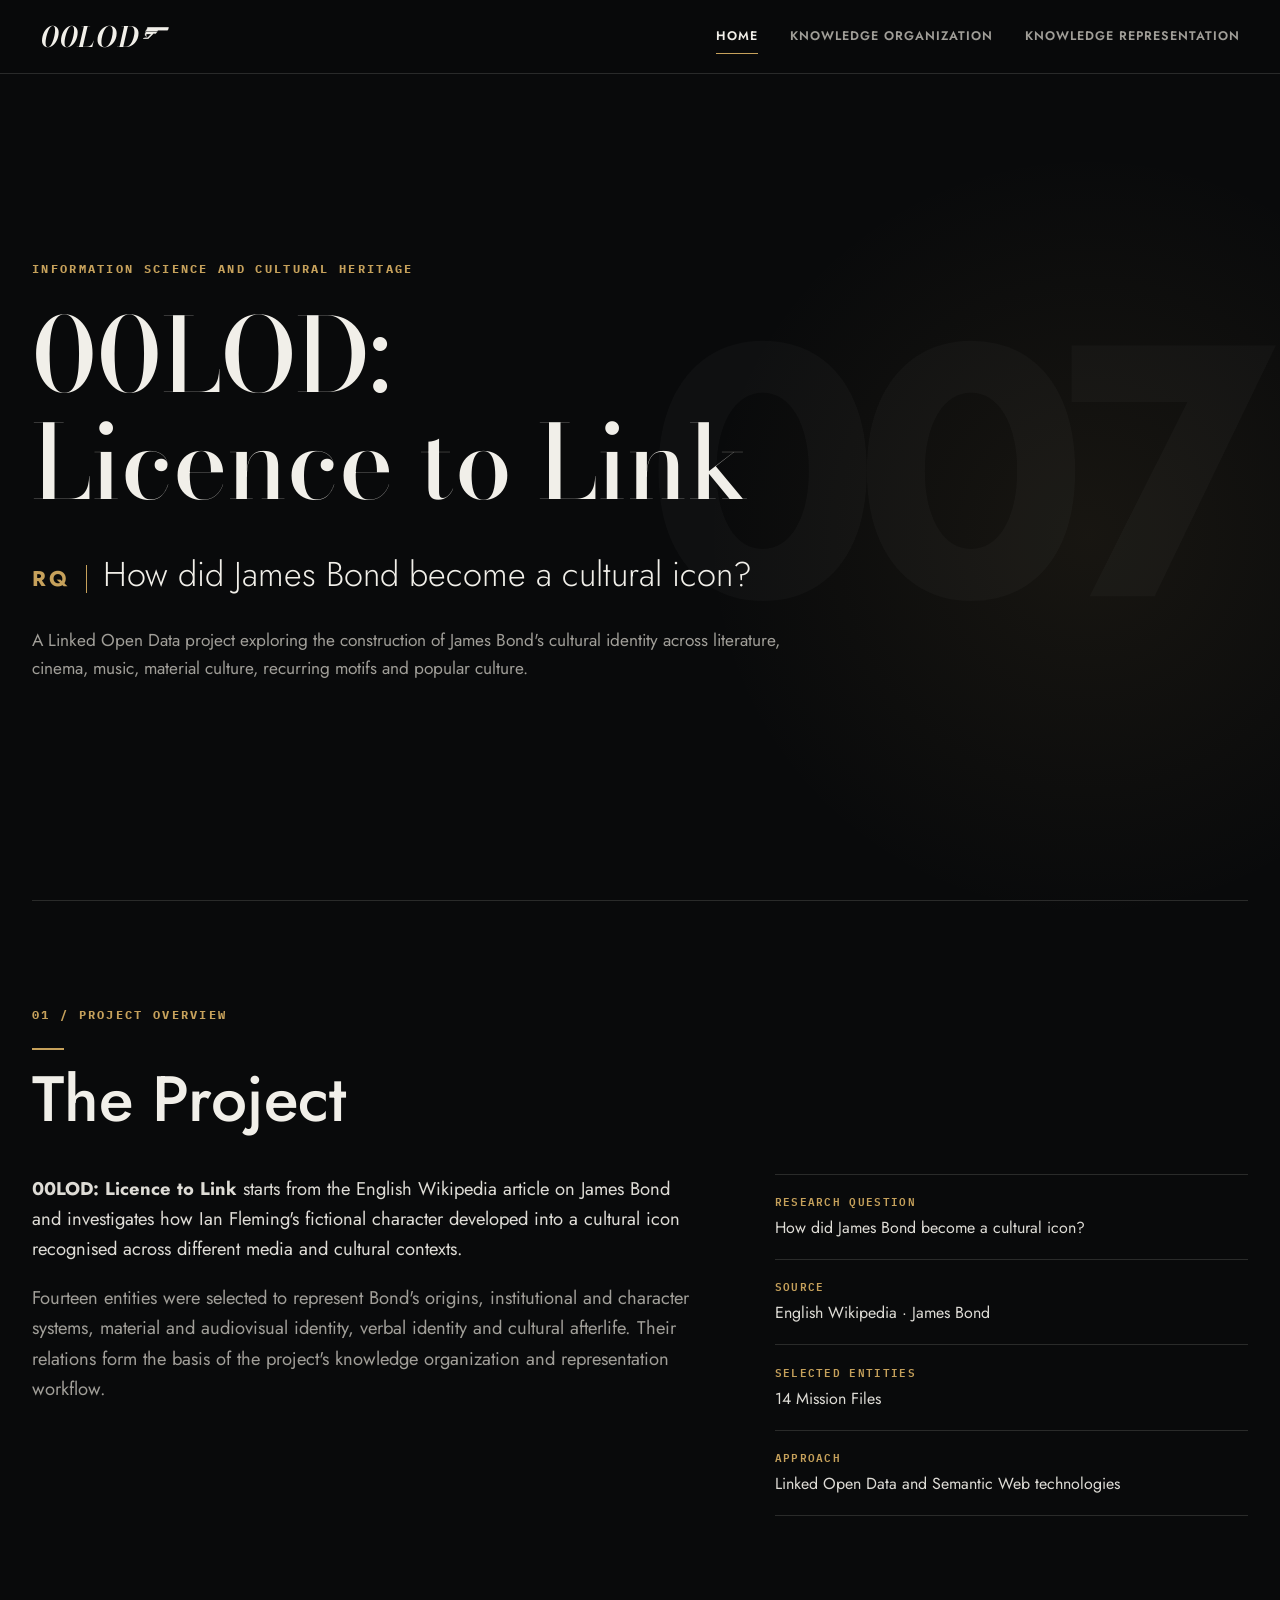
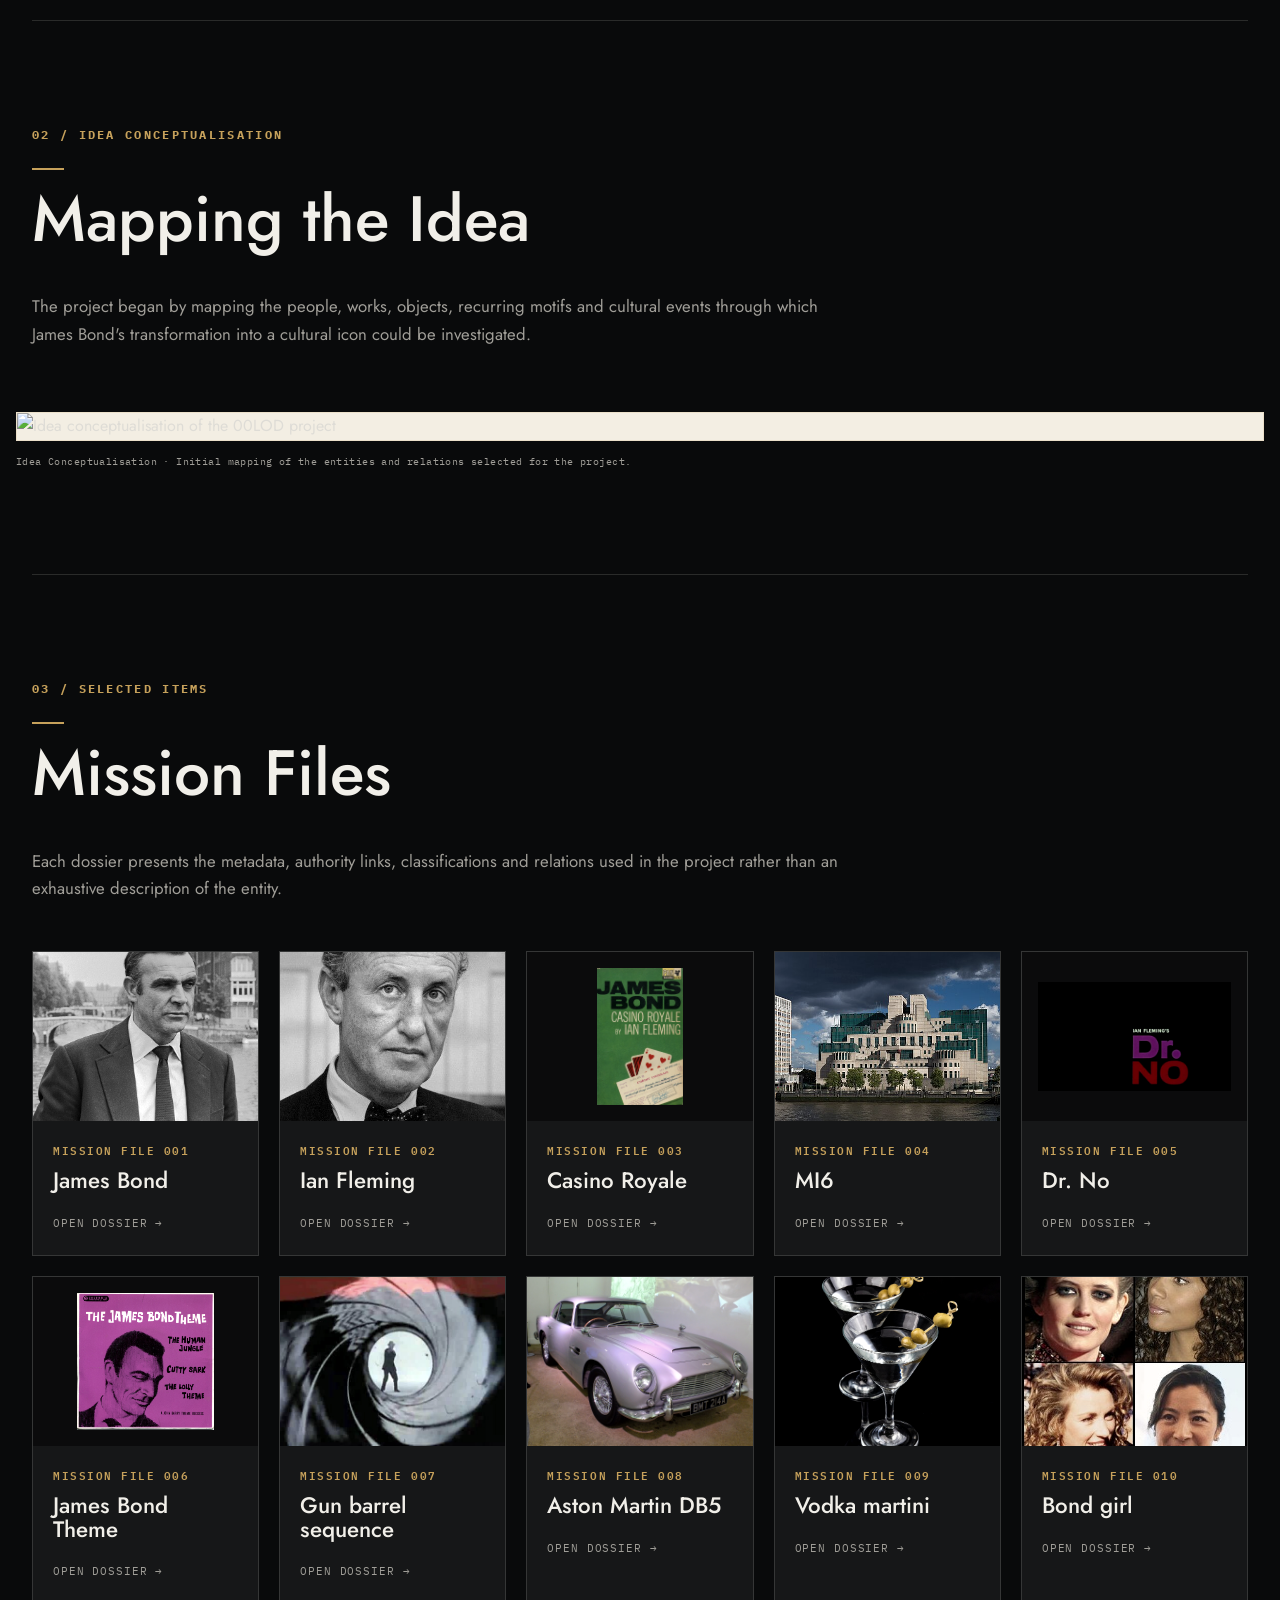
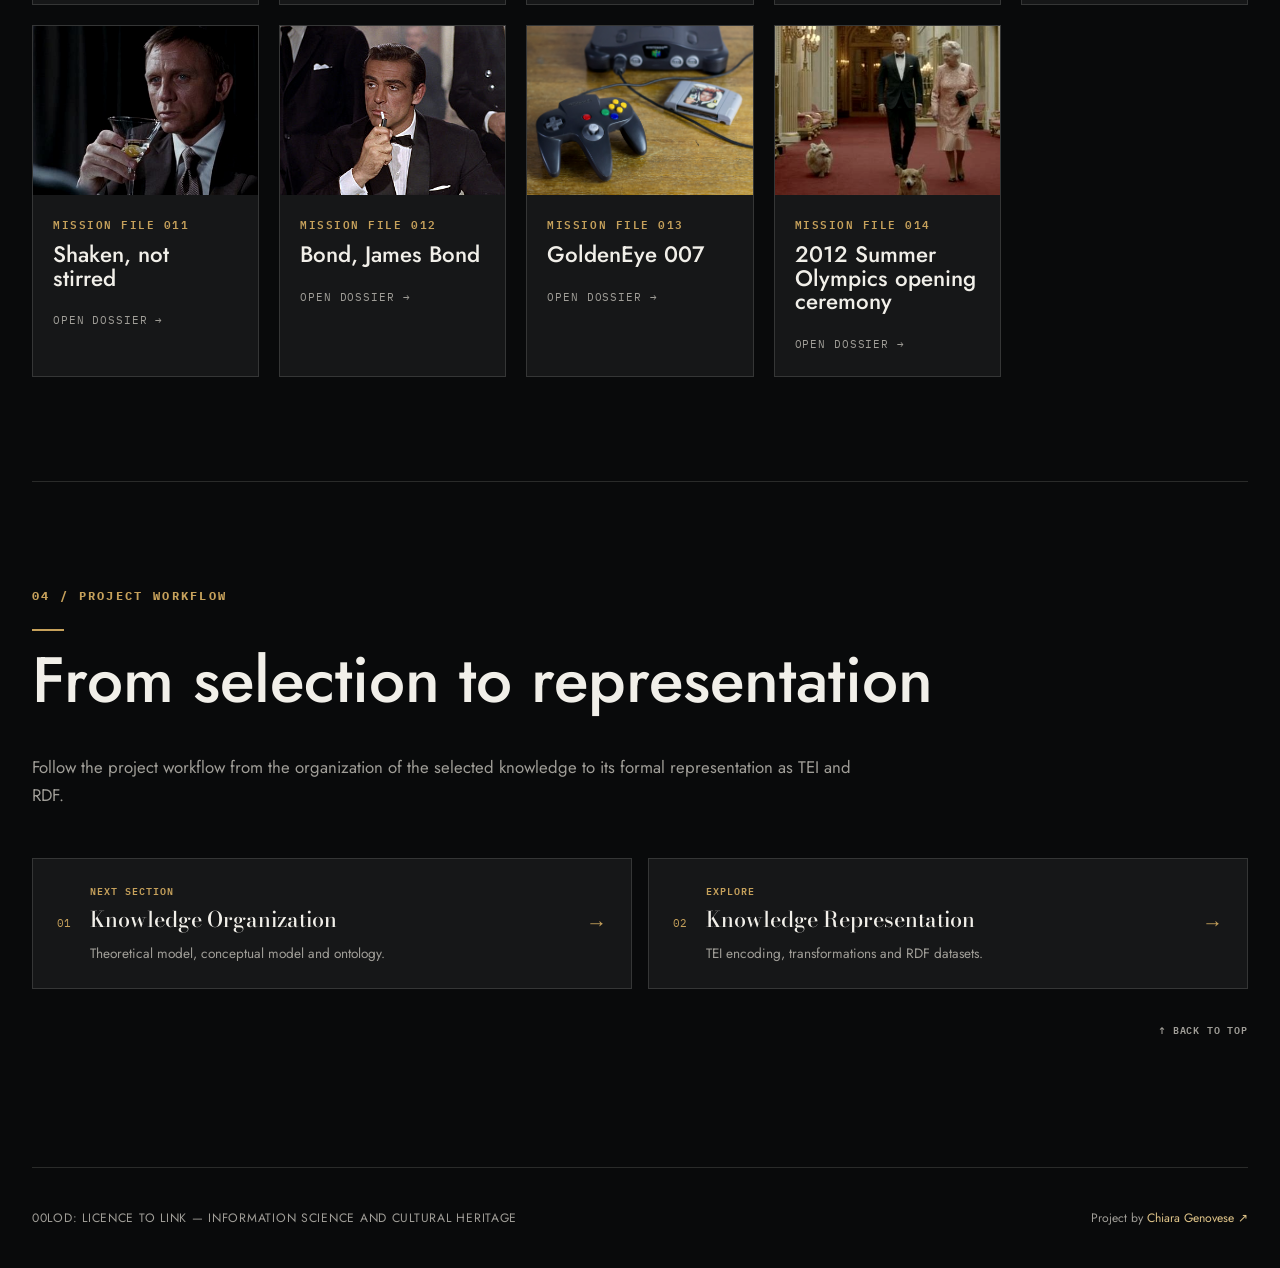
==== commit 5694c21f: "Added embed" ====
--- a/index.html
+++ b/index.html
@@ -26,13 +26,7 @@
             <img class="logo-mark" src="assets/img/logo.svg" alt="">
         </a>
 
-        <button
-            class="menu-toggle"
-            type="button"
-            aria-expanded="false"
-            aria-controls="site-nav"
-            aria-label="Open navigation"
-        >
+        <button class="menu-toggle" type="button" aria-expanded="false" aria-controls="site-nav" aria-label="Open navigation">
             <span></span>
             <span></span>
             <span></span>
@@ -50,23 +44,18 @@
 
         <!-- Hero -->
         <section class="hero">
-            <p class="eyebrow">
-                Information Science and Cultural Heritage
-            </p>
+            <p class="eyebrow">Information Science and Cultural Heritage</p>
 
             <h1 class="hero-title">
                 <span>00LOD:</span>
                 <span>Licence to Link</span>
             </h1>
 
-            <p class="research-question">
-                How did James Bond become a cultural icon?
-            </p>
+            <p class="research-question">How did James Bond become a cultural icon?</p>
 
             <p class="intro">
-                A Linked Open Data project exploring the construction of James Bond's
-                cultural identity across literature, cinema, music, material culture,
-                recurring motifs and popular culture.
+                A Linked Open Data project exploring the construction of James Bond's cultural identity across literature,
+                cinema, music, material culture, recurring motifs and popular culture.
             </p>
         </section>
 
@@ -77,26 +66,21 @@
             <h2>The Project</h2>
 
             <div class="project-grid">
-
                 <div class="project-intro">
                     <p>
-                        <strong>00LOD: Licence to Link</strong> starts from the English
-                        Wikipedia article on James Bond and investigates how Ian Fleming's
-                        fictional character developed into a cultural icon recognised
-                        across different media and cultural contexts.
+                        <strong>00LOD: Licence to Link</strong> starts from the English Wikipedia article on James Bond and
+                        investigates how Ian Fleming's fictional character developed into a cultural icon recognised across
+                        different media and cultural contexts.
                     </p>
 
                     <p>
-                        Fourteen entities were selected to represent Bond's origins,
-                        institutional and character systems, material and audiovisual
-                        identity, verbal identity and cultural afterlife. Their relations
-                        form the basis of the project's knowledge organization and
-                        representation workflow.
+                        Fourteen entities were selected to represent Bond's origins, institutional and character systems,
+                        material and audiovisual identity, verbal identity and cultural afterlife. Their relations form the
+                        basis of the project's knowledge organization and representation workflow.
                     </p>
                 </div>
 
                 <div class="project-facts">
-
                     <div class="project-fact">
                         <span class="project-label">Research Question</span>
                         <span>How did James Bond become a cultural icon?</span>
@@ -116,7 +100,6 @@
                         <span class="project-label">Approach</span>
                         <span>Linked Open Data and Semantic Web technologies</span>
                     </div>
-
                 </div>
             </div>
         </section>
@@ -124,30 +107,23 @@
 
         <!-- Idea Conceptualisation -->
         <section class="section" id="idea-conceptualisation">
-
             <div class="idea-intro">
                 <p class="eyebrow">02 / Idea Conceptualisation</p>
                 <h2>Mapping the Idea</h2>
 
                 <p>
-                    The project began by mapping the people, works, objects,
-                    recurring motifs and cultural events through which James Bond's
-                    transformation into a cultural icon could be investigated.
+                    The project began by mapping the people, works, objects, recurring motifs and cultural events through
+                    which James Bond's transformation into a cultural icon could be investigated.
                 </p>
             </div>
 
             <figure class="idea-map">
-                <img
-                    src="models/idea_conceptualisation.svg"
-                    alt="Idea conceptualisation of the 00LOD project"
-                >
+                <img src="models/idea_conceptualisation.svg" alt="Idea conceptualisation of the 00LOD project">
 
                 <figcaption>
-                    Idea Conceptualisation · Initial mapping of the entities and relations
-                    selected for the project.
+                    Idea Conceptualisation · Initial mapping of the entities and relations selected for the project.
                 </figcaption>
             </figure>
-
         </section>
 
 
@@ -157,20 +133,14 @@
             <h2>Mission Files</h2>
 
             <p>
-                Each dossier presents the metadata, authority links, classifications and
-                relations used in the project rather than an exhaustive description of
-                the entity.
+                Each dossier presents the metadata, authority links, classifications and relations used in the project
+                rather than an exhaustive description of the entity.
             </p>
 
             <div class="mission-grid">
 
-                <!-- Mission File 001 -->
                 <a class="mission-card" href="#james_bond">
-                    <img
-                        src="assets/img/items/JamesBond.jpg"
-                        alt="James Bond"
-                    >
-
+                    <img src="assets/img/items/JamesBond.jpg" alt="James Bond">
                     <div class="mission-card-content">
                         <span class="file-number">Mission File 001</span>
                         <h3>James Bond</h3>
@@ -178,14 +148,8 @@
                     </div>
                 </a>
 
-
-                <!-- Mission File 002 -->
                 <a class="mission-card" href="#ian_fleming">
-                    <img
-                        src="assets/img/items/fleming.png"
-                        alt="Ian Fleming"
-                    >
-
+                    <img src="assets/img/items/fleming.png" alt="Ian Fleming">
                     <div class="mission-card-content">
                         <span class="file-number">Mission File 002</span>
                         <h3>Ian Fleming</h3>
@@ -193,15 +157,8 @@
                     </div>
                 </a>
 
-
-                <!-- Mission File 003 -->
                 <a class="mission-card" href="#casino_royale">
-                    <img
-                        class="contain"
-                        src="assets/img/items/casinoRoyale.jpg"
-                        alt="Casino Royale"
-                    >
-
+                    <img class="contain" src="assets/img/items/casinoRoyale.jpg" alt="Casino Royale">
                     <div class="mission-card-content">
                         <span class="file-number">Mission File 003</span>
                         <h3>Casino Royale</h3>
@@ -209,14 +166,8 @@
                     </div>
                 </a>
 
-
-                <!-- Mission File 004 -->
                 <a class="mission-card" href="#mi6">
-                    <img
-                        src="assets/img/items/MI6.png"
-                        alt="MI6"
-                    >
-
+                    <img src="assets/img/items/MI6.png" alt="MI6">
                     <div class="mission-card-content">
                         <span class="file-number">Mission File 004</span>
                         <h3>MI6</h3>
@@ -224,15 +175,8 @@
                     </div>
                 </a>
 
-
-                <!-- Mission File 005 -->
                 <a class="mission-card" href="#dr_no">
-                    <img
-                        class="contain"
-                        src="assets/img/items/drNo.jpg"
-                        alt="Dr. No"
-                    >
-
+                    <img class="contain" src="assets/img/items/drNo.jpg" alt="Dr. No">
                     <div class="mission-card-content">
                         <span class="file-number">Mission File 005</span>
                         <h3>Dr. No</h3>
@@ -240,15 +184,8 @@
                     </div>
                 </a>
 
-
-                <!-- Mission File 006 -->
                 <a class="mission-card" href="#james_bond_theme">
-                    <img
-                        class="contain"
-                        src="assets/img/items/music.jpg"
-                        alt="James Bond Theme"
-                    >
-
+                    <img class="contain" src="assets/img/items/music.jpg" alt="James Bond Theme">
                     <div class="mission-card-content">
                         <span class="file-number">Mission File 006</span>
                         <h3>James Bond Theme</h3>
@@ -256,14 +193,8 @@
                     </div>
                 </a>
 
-
-                <!-- Mission File 007 -->
                 <a class="mission-card" href="#gun_barrel_sequence">
-                    <img
-                        src="assets/img/items/gunBarrel.png"
-                        alt="Gun barrel sequence"
-                    >
-
+                    <img src="assets/img/items/gunBarrel.png" alt="Gun barrel sequence">
                     <div class="mission-card-content">
                         <span class="file-number">Mission File 007</span>
                         <h3>Gun barrel sequence</h3>
@@ -271,14 +202,8 @@
                     </div>
                 </a>
 
-
-                <!-- Mission File 008 -->
                 <a class="mission-card" href="#aston_martin_db5">
-                    <img
-                        src="assets/img/items/astonMartin.jpg"
-                        alt="Aston Martin DB5"
-                    >
-
+                    <img src="assets/img/items/astonMartin.jpg" alt="Aston Martin DB5">
                     <div class="mission-card-content">
                         <span class="file-number">Mission File 008</span>
                         <h3>Aston Martin DB5</h3>
@@ -286,14 +211,8 @@
                     </div>
                 </a>
 
-
-                <!-- Mission File 009 -->
                 <a class="mission-card" href="#vodka_martini">
-                    <img
-                        src="assets/img/items/vodkaMartini.png"
-                        alt="Vodka martini"
-                    >
-
+                    <img src="assets/img/items/vodkaMartini.png" alt="Vodka martini">
                     <div class="mission-card-content">
                         <span class="file-number">Mission File 009</span>
                         <h3>Vodka martini</h3>
@@ -301,14 +220,8 @@
                     </div>
                 </a>
 
-
-                <!-- Mission File 010 -->
                 <a class="mission-card" href="#bond_girl">
-                    <img
-                        src="assets/img/items/girls.png"
-                        alt="Bond girl"
-                    >
-
+                    <img src="assets/img/items/girls.png" alt="Bond girl">
                     <div class="mission-card-content">
                         <span class="file-number">Mission File 010</span>
                         <h3>Bond girl</h3>
@@ -316,14 +229,8 @@
                     </div>
                 </a>
 
-
-                <!-- Mission File 011 -->
                 <a class="mission-card" href="#shaken_not_stirred">
-                    <img
-                        src="assets/img/items/catchphraseMartini.png"
-                        alt="Shaken, not stirred"
-                    >
-
+                    <img src="assets/img/items/catchphraseMartini.png" alt="Shaken, not stirred">
                     <div class="mission-card-content">
                         <span class="file-number">Mission File 011</span>
                         <h3>Shaken, not stirred</h3>
@@ -331,14 +238,8 @@
                     </div>
                 </a>
 
-
-                <!-- Mission File 012 -->
                 <a class="mission-card" href="#bond_james_bond">
-                    <img
-                        src="assets/img/items/catchphraseBond.png"
-                        alt="Bond, James Bond"
-                    >
-
+                    <img src="assets/img/items/catchphraseBond.png" alt="Bond, James Bond">
                     <div class="mission-card-content">
                         <span class="file-number">Mission File 012</span>
                         <h3>Bond, James Bond</h3>
@@ -346,14 +247,8 @@
                     </div>
                 </a>
 
-
-                <!-- Mission File 013 -->
                 <a class="mission-card" href="#goldeneye_007">
-                    <img
-                        src="assets/img/items/videogame.jpg"
-                        alt="GoldenEye 007"
-                    >
-
+                    <img src="assets/img/items/videogame.jpg" alt="GoldenEye 007">
                     <div class="mission-card-content">
                         <span class="file-number">Mission File 013</span>
                         <h3>GoldenEye 007</h3>
@@ -361,15 +256,8 @@
                     </div>
                 </a>
 
-
-                <!-- Mission File 014 -->
                 <a class="mission-card" href="#olympics_2012_opening">
-                    <img
-                        class="olympics-preview"
-                        src="assets/img/items/queen.png"
-                        alt="2012 Summer Olympics opening ceremony"
-                    >
-
+                    <img class="olympics-preview" src="assets/img/items/queen.png" alt="2012 Summer Olympics opening ceremony">
                     <div class="mission-card-content">
                         <span class="file-number">Mission File 014</span>
                         <h3>2012 Summer Olympics opening ceremony</h3>
@@ -387,52 +275,37 @@
             <h2>From selection to representation</h2>
 
             <p>
-                Follow the project workflow from the organization of the selected
-                knowledge to its formal representation as TEI and RDF.
+                Follow the project workflow from the organization of the selected knowledge to its formal representation
+                as TEI and RDF.
             </p>
 
             <div class="continue-grid">
-
-                <a
-                    class="continue-card"
-                    href="pages/knowledge-organization.html"
-                >
+                <a class="continue-card" href="pages/knowledge-organization.html">
                     <span class="continue-number">01</span>
 
                     <span class="continue-content">
                         <span class="continue-label">Next section</span>
                         <strong>Knowledge Organization</strong>
-                        <span>
-                            Theoretical model, conceptual model and ontology.
-                        </span>
+                        <span>Theoretical model, conceptual model and ontology.</span>
                     </span>
 
                     <span class="continue-arrow">→</span>
                 </a>
 
-
-                <a
-                    class="continue-card"
-                    href="pages/knowledge-representation.html"
-                >
+                <a class="continue-card" href="pages/knowledge-representation.html">
                     <span class="continue-number">02</span>
 
                     <span class="continue-content">
                         <span class="continue-label">Explore</span>
                         <strong>Knowledge Representation</strong>
-                        <span>
-                            TEI encoding, transformations and RDF datasets.
-                        </span>
+                        <span>TEI encoding, transformations and RDF datasets.</span>
                     </span>
 
                     <span class="continue-arrow">→</span>
                 </a>
-
-            </div>
-
-            <a class="back-to-top" href="#">
-                ↑ Back to top
-            </a>
+            </div>
+
+            <a class="back-to-top" href="#">↑ Back to top</a>
         </section>
 
     </main>
@@ -441,2113 +314,1004 @@
     <!-- Dossiers -->
     <div class="dossier-layer" aria-live="polite">
 
-
         <!-- Dossier 001: James Bond -->
-        <article
-            class="dossier"
-            id="james_bond"
-            role="dialog"
-            aria-modal="true"
-            aria-labelledby="james_bond-title"
-        >
-            <a
-                class="dossier-backdrop"
-                href="#mission-files"
-                aria-label="Back to Mission Files"
-            ></a>
+        <article class="dossier" id="james_bond" role="dialog" aria-modal="true" aria-labelledby="james_bond-title">
+            <a class="dossier-backdrop" href="#mission-files" aria-label="Back to Mission Files"></a>
 
             <div class="dossier-panel">
-                <div class="dossier-tab">
-                    CLASSIFIED // 00LOD
-                </div>
-
-                <a
-                    class="dossier-close"
-                    href="#mission-files"
-                    aria-label="Back to Mission Files"
-                >
-                    <span class="dossier-close-label">
-                        Back to Mission Files
-                    </span>
-
-                    <span
-                        class="dossier-close-icon"
-                        aria-hidden="true"
-                    >
-                        ×
-                    </span>
+                <div class="dossier-tab">CLASSIFIED // 00LOD</div>
+
+                <a class="dossier-close" href="#mission-files" aria-label="Back to Mission Files">
+                    <span class="dossier-close-label">Back to Mission Files</span>
+                    <span class="dossier-close-icon" aria-hidden="true">×</span>
                 </a>
 
                 <div class="dossier-heading">
-                    <span class="file-number">
-                        Mission File 001
-                    </span>
-
-                    <h3 id="james_bond-title">
-                        James Bond
-                    </h3>
+                    <span class="file-number">Mission File 001</span>
+                    <h3 id="james_bond-title">James Bond</h3>
                 </div>
 
                 <div class="dossier-grid">
-
                     <div class="dossier-media">
-                        <img
-                            src="assets/img/items/JamesBond.jpg"
-                            alt="Sean Connery as James Bond"
-                        >
+                        <img src="assets/img/items/JamesBond.jpg" alt="Sean Connery as James Bond">
 
                         <p class="image-description">
-                            Sean Connery as James Bond during the filming of
-                            <em>Diamonds Are Forever</em> in 1971.
+                            Sean Connery as James Bond during the filming of <em>Diamonds Are Forever</em> in 1971.
                         </p>
 
                         <p class="image-credit">
                             Photo: Rob Mieremet / Anefo, Nationaal Archief —
-                            <a
-                                href="https://commons.wikimedia.org/wiki/File:Sean_Connery_as_James_Bond_(1971,_cropped).jpg"
-                                target="_blank"
-                                rel="noopener"
-                            >
-                                Wikimedia Commons
-                            </a>,
-                            <a
-                                href="https://creativecommons.org/licenses/by-sa/3.0/nl/"
-                                target="_blank"
-                                rel="noopener"
-                            >
-                                CC BY-SA 3.0 NL
-                            </a>
+                            <a href="https://commons.wikimedia.org/wiki/File:Sean_Connery_as_James_Bond_(1971,_cropped).jpg" target="_blank" rel="noopener">Wikimedia Commons</a>,
+                            <a href="https://creativecommons.org/licenses/by-sa/3.0/nl/" target="_blank" rel="noopener">CC BY-SA 3.0 NL</a>
                         </p>
                     </div>
 
                     <div class="dossier-content">
                         <p>
-                            The fictional secret agent at the centre of the project.
-                            His recurring relations with works, institutions, objects
-                            and audiovisual markers structure the 00LOD knowledge graph.
+                            The fictional secret agent at the centre of the project. His recurring relations with works,
+                            institutions, objects and audiovisual markers structure the 00LOD knowledge graph.
                         </p>
 
                         <div class="metadata">
-
-                            <div class="metadata-row">
-                                <span class="metadata-label">
-                                    Type
-                                </span>
-
-                                <span class="metadata-value">
-                                    Fictional character
-                                </span>
-                            </div>
-
-                            <div class="metadata-row">
-                                <span class="metadata-label">
-                                    Code Number
-                                </span>
-
-                                <span class="metadata-value">
-                                    007
-                                </span>
-                            </div>
-
-                            <div class="metadata-row">
-                                <span class="metadata-label">
-                                    Creator
-                                </span>
-
-                                <span class="metadata-value">
-                                    <a href="#ian_fleming">
-                                        Ian Fleming
-                                    </a>
-                                </span>
-                            </div>
-
-                            <div class="metadata-row">
-                                <span class="metadata-label">
-                                    First Appearance
-                                </span>
-
-                                <span class="metadata-value">
-                                    <a href="#casino_royale">
-                                        Casino Royale
-                                    </a>
-                                </span>
-                            </div>
-
-                            <div class="metadata-row">
-                                <span class="metadata-label">
-                                    Affiliation
-                                </span>
-
-                                <span class="metadata-value">
-                                    <a href="#mi6">
-                                        MI6
-                                    </a>
-                                </span>
-                            </div>
-
-                            <div class="metadata-row">
-                                <span class="metadata-label">
-                                    Related Objects
-                                </span>
-
+                            <div class="metadata-row">
+                                <span class="metadata-label">Type</span>
+                                <span class="metadata-value">Fictional character</span>
+                            </div>
+
+                            <div class="metadata-row">
+                                <span class="metadata-label">Code Number</span>
+                                <span class="metadata-value">007</span>
+                            </div>
+
+                            <div class="metadata-row">
+                                <span class="metadata-label">Creator</span>
+                                <span class="metadata-value"><a href="#ian_fleming">Ian Fleming</a></span>
+                            </div>
+
+                            <div class="metadata-row">
+                                <span class="metadata-label">First Appearance</span>
+                                <span class="metadata-value"><a href="#casino_royale">Casino Royale</a></span>
+                            </div>
+
+                            <div class="metadata-row">
+                                <span class="metadata-label">Affiliation</span>
+                                <span class="metadata-value"><a href="#mi6">MI6</a></span>
+                            </div>
+
+                            <div class="metadata-row">
+                                <span class="metadata-label">Related Objects</span>
                                 <span class="metadata-value authority-list">
-                                    <a href="#aston_martin_db5">
-                                        Aston Martin DB5
-                                    </a>
-
-                                    <a href="#vodka_martini">
-                                        Vodka martini
-                                    </a>
-                                </span>
-                            </div>
-
-                            <div class="metadata-row">
-                                <span class="metadata-label">
-                                    Visual Marker
-                                </span>
-
-                                <span class="metadata-value">
-                                    <a href="#gun_barrel_sequence">
-                                        Gun barrel sequence
-                                    </a>
-                                </span>
-                            </div>
-
-                            <div class="metadata-row">
-                                <span class="metadata-label">
-                                    Musical Marker
-                                </span>
-
-                                <span class="metadata-value">
-                                    <a href="#james_bond_theme">
-                                        James Bond Theme
-                                    </a>
-                                </span>
-                            </div>
-
-                            <div class="metadata-row">
-                                <span class="metadata-label">
-                                    Authority
-                                </span>
-
-                                <span class="metadata-value">
-                                    <a
-                                        href="http://www.wikidata.org/entity/Q2009573"
-                                        target="_blank"
-                                        rel="noopener"
-                                    >
-                                        Wikidata Q2009573
-                                    </a>
-                                </span>
-                            </div>
-
-                        </div>
-                    </div>
-
+                                    <a href="#aston_martin_db5">Aston Martin DB5</a>
+                                    <a href="#vodka_martini">Vodka martini</a>
+                                </span>
+                            </div>
+
+                            <div class="metadata-row">
+                                <span class="metadata-label">Visual Marker</span>
+                                <span class="metadata-value"><a href="#gun_barrel_sequence">Gun barrel sequence</a></span>
+                            </div>
+
+                            <div class="metadata-row">
+                                <span class="metadata-label">Musical Marker</span>
+                                <span class="metadata-value"><a href="#james_bond_theme">James Bond Theme</a></span>
+                            </div>
+
+                            <div class="metadata-row">
+                                <span class="metadata-label">Authority</span>
+                                <span class="metadata-value">
+                                    <a href="http://www.wikidata.org/entity/Q2009573" target="_blank" rel="noopener">Wikidata Q2009573</a>
+                                </span>
+                            </div>
+                        </div>
+                    </div>
                 </div>
             </div>
         </article>
 
 
         <!-- Dossier 002: Ian Fleming -->
-        <article
-            class="dossier"
-            id="ian_fleming"
-            role="dialog"
-            aria-modal="true"
-            aria-labelledby="ian_fleming-title"
-        >
-            <a
-                class="dossier-backdrop"
-                href="#mission-files"
-                aria-label="Back to Mission Files"
-            ></a>
+        <article class="dossier" id="ian_fleming" role="dialog" aria-modal="true" aria-labelledby="ian_fleming-title">
+            <a class="dossier-backdrop" href="#mission-files" aria-label="Back to Mission Files"></a>
 
             <div class="dossier-panel">
-                <div class="dossier-tab">
-                    CLASSIFIED // 00LOD
-                </div>
-
-                <a
-                    class="dossier-close"
-                    href="#mission-files"
-                    aria-label="Back to Mission Files"
-                >
-                    <span class="dossier-close-label">
-                        Back to Mission Files
-                    </span>
-
-                    <span
-                        class="dossier-close-icon"
-                        aria-hidden="true"
-                    >
-                        ×
-                    </span>
+                <div class="dossier-tab">CLASSIFIED // 00LOD</div>
+
+                <a class="dossier-close" href="#mission-files" aria-label="Back to Mission Files">
+                    <span class="dossier-close-label">Back to Mission Files</span>
+                    <span class="dossier-close-icon" aria-hidden="true">×</span>
                 </a>
 
                 <div class="dossier-heading">
-                    <span class="file-number">
-                        Mission File 002
-                    </span>
-
-                    <h3 id="ian_fleming-title">
-                        Ian Fleming
-                    </h3>
+                    <span class="file-number">Mission File 002</span>
+                    <h3 id="ian_fleming-title">Ian Fleming</h3>
                 </div>
 
                 <div class="dossier-grid">
-
                     <div class="dossier-media">
-                        <img
-                            src="assets/img/items/fleming.png"
-                            alt="Ian Fleming"
-                        >
-
-                        <p class="image-description">
-                            Portrait of Ian Fleming, creator of James Bond, around 1958.
-                        </p>
+                        <img src="assets/img/items/fleming.png" alt="Ian Fleming">
+                        <p class="image-description">Portrait of Ian Fleming, creator of James Bond, around 1958.</p>
                     </div>
 
                     <div class="dossier-content">
                         <p>
-                            The author who created James Bond and wrote
-                            <em>Casino Royale</em>, establishing the literary origin
-                            from which the later cultural phenomenon developed.
+                            The author who created James Bond and wrote <em>Casino Royale</em>, establishing the literary
+                            origin from which the later cultural phenomenon developed.
                         </p>
 
                         <div class="metadata">
-
-                            <div class="metadata-row">
-                                <span class="metadata-label">
-                                    Type
-                                </span>
-
-                                <span class="metadata-value">
-                                    Person
-                                </span>
-                            </div>
-
-                            <div class="metadata-row">
-                                <span class="metadata-label">
-                                    Created
-                                </span>
-
+                            <div class="metadata-row">
+                                <span class="metadata-label">Type</span>
+                                <span class="metadata-value">Person</span>
+                            </div>
+
+                            <div class="metadata-row">
+                                <span class="metadata-label">Created</span>
                                 <span class="metadata-value authority-list">
-                                    <a href="#james_bond">
-                                        James Bond
-                                    </a>
-
-                                    <a href="#casino_royale">
-                                        Casino Royale
-                                    </a>
-                                </span>
-                            </div>
-
-                            <div class="metadata-row">
-                                <span class="metadata-label">
-                                    Authorities
-                                </span>
-
+                                    <a href="#james_bond">James Bond</a>
+                                    <a href="#casino_royale">Casino Royale</a>
+                                </span>
+                            </div>
+
+                            <div class="metadata-row">
+                                <span class="metadata-label">Authorities</span>
                                 <span class="metadata-value authority-list">
-                                    <a
-                                        href="http://viaf.org/viaf/51689472"
-                                        target="_blank"
-                                        rel="noopener"
-                                    >
-                                        VIAF 51689472
-                                    </a>
-
-                                    <a
-                                        href="http://id.sbn.it/bid/CFIV017252"
-                                        target="_blank"
-                                        rel="noopener"
-                                    >
-                                        SBN CFIV017252
-                                    </a>
-                                </span>
-                            </div>
-
-                        </div>
-                    </div>
-
+                                    <a href="http://viaf.org/viaf/51689472" target="_blank" rel="noopener">VIAF 51689472</a>
+                                    <a href="http://id.sbn.it/bid/CFIV017252" target="_blank" rel="noopener">SBN CFIV017252</a>
+                                </span>
+                            </div>
+                        </div>
+                    </div>
                 </div>
             </div>
         </article>
 
 
         <!-- Dossier 003: Casino Royale -->
-        <article
-            class="dossier"
-            id="casino_royale"
-            role="dialog"
-            aria-modal="true"
-            aria-labelledby="casino_royale-title"
-        >
-            <a
-                class="dossier-backdrop"
-                href="#mission-files"
-                aria-label="Back to Mission Files"
-            ></a>
+        <article class="dossier" id="casino_royale" role="dialog" aria-modal="true" aria-labelledby="casino_royale-title">
+            <a class="dossier-backdrop" href="#mission-files" aria-label="Back to Mission Files"></a>
 
             <div class="dossier-panel">
-                <div class="dossier-tab">
-                    CLASSIFIED // 00LOD
-                </div>
-
-                <a
-                    class="dossier-close"
-                    href="#mission-files"
-                    aria-label="Back to Mission Files"
-                >
-                    <span class="dossier-close-label">
-                        Back to Mission Files
-                    </span>
-
-                    <span
-                        class="dossier-close-icon"
-                        aria-hidden="true"
-                    >
-                        ×
-                    </span>
+                <div class="dossier-tab">CLASSIFIED // 00LOD</div>
+
+                <a class="dossier-close" href="#mission-files" aria-label="Back to Mission Files">
+                    <span class="dossier-close-label">Back to Mission Files</span>
+                    <span class="dossier-close-icon" aria-hidden="true">×</span>
                 </a>
 
                 <div class="dossier-heading">
-                    <span class="file-number">
-                        Mission File 003
-                    </span>
-
-                    <h3 id="casino_royale-title">
-                        Casino Royale
-                    </h3>
+                    <span class="file-number">Mission File 003</span>
+                    <h3 id="casino_royale-title">Casino Royale</h3>
                 </div>
 
                 <div class="dossier-grid">
-
                     <div class="dossier-media">
-                        <img
-                            class="contain"
-                            src="assets/img/items/casinoRoyale.jpg"
-                            alt="Casino Royale book"
-                        >
+                        <img class="contain" src="assets/img/items/casinoRoyale.jpg" alt="Casino Royale book">
 
                         <p class="image-description">
-                            A Pan Books edition of Ian Fleming's
-                            <em>Casino Royale</em>.
+                            A Pan Books edition of Ian Fleming's <em>Casino Royale</em>.
                         </p>
 
                         <p class="image-credit">
                             Photo: rauter25 —
-                            <a
-                                href="https://www.flickr.com/photos/27556454@N07/2606773602/"
-                                target="_blank"
-                                rel="noopener"
-                            >
-                                Flickr
-                            </a>,
-                            <a
-                                href="https://creativecommons.org/licenses/by-sa/2.0/"
-                                target="_blank"
-                                rel="noopener"
-                            >
-                                CC BY-SA 2.0
-                            </a>
+                            <a href="https://www.flickr.com/photos/27556454@N07/2606773602/" target="_blank" rel="noopener">Flickr</a>,
+                            <a href="https://creativecommons.org/licenses/by-sa/2.0/" target="_blank" rel="noopener">CC BY-SA 2.0</a>
                         </p>
                     </div>
 
                     <div class="dossier-content">
                         <p>
-                            Fleming's first Bond novel and the character's first
-                            appearance. It represents the literary origin of the
-                            franchise within the project.
+                            Fleming's first Bond novel and the character's first appearance. It represents the literary
+                            origin of the franchise within the project.
                         </p>
 
                         <div class="metadata">
-
-                            <div class="metadata-row">
-                                <span class="metadata-label">
-                                    Type
-                                </span>
-
-                                <span class="metadata-value">
-                                    Novel
-                                </span>
-                            </div>
-
-                            <div class="metadata-row">
-                                <span class="metadata-label">
-                                    Issued
-                                </span>
-
-                                <span class="metadata-value">
-                                    1953
-                                </span>
-                            </div>
-
-                            <div class="metadata-row">
-                                <span class="metadata-label">
-                                    Creator
-                                </span>
-
-                                <span class="metadata-value">
-                                    <a href="#ian_fleming">
-                                        Ian Fleming
-                                    </a>
-                                </span>
-                            </div>
-
-                            <div class="metadata-row">
-                                <span class="metadata-label">
-                                    Classification
-                                </span>
-
-                                <span class="metadata-value">
-                                    <a
-                                        href="http://id.loc.gov/authorities/genreForms/gf2014026555"
-                                        target="_blank"
-                                        rel="noopener"
-                                    >
-                                        Spy fiction
-                                    </a>
-                                </span>
-                            </div>
-
-                            <div class="metadata-row">
-                                <span class="metadata-label">
-                                    Narrative Role
-                                </span>
-
-                                <span class="metadata-value">
-                                    <a href="#bond_girl">
-                                        Bond girl
-                                    </a>
-                                </span>
-                            </div>
-
-                            <div class="metadata-row">
-                                <span class="metadata-label">
-                                    Authorities
-                                </span>
-
+                            <div class="metadata-row">
+                                <span class="metadata-label">Type</span>
+                                <span class="metadata-value">Novel</span>
+                            </div>
+
+                            <div class="metadata-row">
+                                <span class="metadata-label">Issued</span>
+                                <span class="metadata-value">1953</span>
+                            </div>
+
+                            <div class="metadata-row">
+                                <span class="metadata-label">Creator</span>
+                                <span class="metadata-value"><a href="#ian_fleming">Ian Fleming</a></span>
+                            </div>
+
+                            <div class="metadata-row">
+                                <span class="metadata-label">Classification</span>
+                                <span class="metadata-value">
+                                    <a href="http://id.loc.gov/authorities/genreForms/gf2014026555" target="_blank" rel="noopener">Spy fiction</a>
+                                </span>
+                            </div>
+
+                            <div class="metadata-row">
+                                <span class="metadata-label">Narrative Role</span>
+                                <span class="metadata-value"><a href="#bond_girl">Bond girl</a></span>
+                            </div>
+
+                            <div class="metadata-row">
+                                <span class="metadata-label">Authorities</span>
                                 <span class="metadata-value authority-list">
-                                    <a
-                                        href="http://www.wikidata.org/entity/Q1047711"
-                                        target="_blank"
-                                        rel="noopener"
-                                    >
-                                        Wikidata Q1047711
-                                    </a>
-
-                                    <a
-                                        href="https://opac.sbn.it/opera/SBL0428596"
-                                        target="_blank"
-                                        rel="noopener"
-                                    >
-                                        SBN SBL0428596
-                                    </a>
-
-                                    <a
-                                        href="http://id.loc.gov/authorities/names/no2009106072"
-                                        target="_blank"
-                                        rel="noopener"
-                                    >
-                                        Library of Congress no2009106072
-                                    </a>
-                                </span>
-                            </div>
-
-                        </div>
-                    </div>
-
+                                    <a href="http://www.wikidata.org/entity/Q1047711" target="_blank" rel="noopener">Wikidata Q1047711</a>
+                                    <a href="https://opac.sbn.it/opera/SBL0428596" target="_blank" rel="noopener">SBN SBL0428596</a>
+                                    <a href="http://id.loc.gov/authorities/names/no2009106072" target="_blank" rel="noopener">Library of Congress no2009106072</a>
+                                </span>
+                            </div>
+                        </div>
+                    </div>
                 </div>
             </div>
         </article>
 
 
         <!-- Dossier 004: MI6 -->
-        <article
-            class="dossier"
-            id="mi6"
-            role="dialog"
-            aria-modal="true"
-            aria-labelledby="mi6-title"
-        >
-            <a
-                class="dossier-backdrop"
-                href="#mission-files"
-                aria-label="Back to Mission Files"
-            ></a>
+        <article class="dossier" id="mi6" role="dialog" aria-modal="true" aria-labelledby="mi6-title">
+            <a class="dossier-backdrop" href="#mission-files" aria-label="Back to Mission Files"></a>
 
             <div class="dossier-panel">
-                <div class="dossier-tab">
-                    CLASSIFIED // 00LOD
-                </div>
-
-                <a
-                    class="dossier-close"
-                    href="#mission-files"
-                    aria-label="Back to Mission Files"
-                >
-                    <span class="dossier-close-label">
-                        Back to Mission Files
-                    </span>
-
-                    <span
-                        class="dossier-close-icon"
-                        aria-hidden="true"
-                    >
-                        ×
-                    </span>
+                <div class="dossier-tab">CLASSIFIED // 00LOD</div>
+
+                <a class="dossier-close" href="#mission-files" aria-label="Back to Mission Files">
+                    <span class="dossier-close-label">Back to Mission Files</span>
+                    <span class="dossier-close-icon" aria-hidden="true">×</span>
                 </a>
 
                 <div class="dossier-heading">
-                    <span class="file-number">
-                        Mission File 004
-                    </span>
-
-                    <h3 id="mi6-title">
-                        MI6
-                    </h3>
+                    <span class="file-number">Mission File 004</span>
+                    <h3 id="mi6-title">MI6</h3>
                 </div>
 
                 <div class="dossier-grid">
-
                     <div class="dossier-media">
-                        <img
-                            src="assets/img/items/MI6.png"
-                            alt="SIS Building in London"
-                        >
+                        <img src="assets/img/items/MI6.png" alt="SIS Building in London">
 
                         <p class="image-description">
-                            The SIS Building in Vauxhall, London, headquarters of
-                            the Secret Intelligence Service.
+                            The SIS Building in Vauxhall, London, headquarters of the Secret Intelligence Service.
                         </p>
 
                         <p class="image-credit">
                             Photo: Laurie Nevay —
-                            <a
-                                href="https://commons.wikimedia.org/wiki/File:SIS_building_(26327425611).jpg"
-                                target="_blank"
-                                rel="noopener"
-                            >
-                                Wikimedia Commons
-                            </a>,
-                            <a
-                                href="https://creativecommons.org/licenses/by-sa/2.0/"
-                                target="_blank"
-                                rel="noopener"
-                            >
-                                CC BY-SA 2.0
-                            </a>
+                            <a href="https://commons.wikimedia.org/wiki/File:SIS_building_(26327425611).jpg" target="_blank" rel="noopener">Wikimedia Commons</a>,
+                            <a href="https://creativecommons.org/licenses/by-sa/2.0/" target="_blank" rel="noopener">CC BY-SA 2.0</a>
                         </p>
                     </div>
 
                     <div class="dossier-content">
                         <p>
-                            The Secret Intelligence Service provides Bond's institutional
-                            identity as a fictional British intelligence agent.
+                            The Secret Intelligence Service provides Bond's institutional identity as a fictional British
+                            intelligence agent.
                         </p>
 
                         <div class="metadata">
-
-                            <div class="metadata-row">
-                                <span class="metadata-label">
-                                    Type
-                                </span>
-
-                                <span class="metadata-value">
-                                    Government agency
-                                </span>
-                            </div>
-
-                            <div class="metadata-row">
-                                <span class="metadata-label">
-                                    Preferred Name
-                                </span>
-
-                                <span class="metadata-value">
-                                    Secret Intelligence Service
-                                </span>
-                            </div>
-
-                            <div class="metadata-row">
-                                <span class="metadata-label">
-                                    Alternative Name
-                                </span>
-
-                                <span class="metadata-value">
-                                    MI6
-                                </span>
-                            </div>
-
-                            <div class="metadata-row">
-                                <span class="metadata-label">
-                                    Affiliated Character
-                                </span>
-
-                                <span class="metadata-value">
-                                    <a href="#james_bond">
-                                        James Bond
-                                    </a>
-                                </span>
-                            </div>
-
-                            <div class="metadata-row">
-                                <span class="metadata-label">
-                                    Authority
-                                </span>
-
-                                <span class="metadata-value">
-                                    <a
-                                        href="http://www.wikidata.org/entity/Q184560"
-                                        target="_blank"
-                                        rel="noopener"
-                                    >
-                                        Wikidata Q184560
-                                    </a>
-                                </span>
-                            </div>
-
-                        </div>
-                    </div>
-
+                            <div class="metadata-row">
+                                <span class="metadata-label">Type</span>
+                                <span class="metadata-value">Government agency</span>
+                            </div>
+
+                            <div class="metadata-row">
+                                <span class="metadata-label">Preferred Name</span>
+                                <span class="metadata-value">Secret Intelligence Service</span>
+                            </div>
+
+                            <div class="metadata-row">
+                                <span class="metadata-label">Alternative Name</span>
+                                <span class="metadata-value">MI6</span>
+                            </div>
+
+                            <div class="metadata-row">
+                                <span class="metadata-label">Affiliated Character</span>
+                                <span class="metadata-value"><a href="#james_bond">James Bond</a></span>
+                            </div>
+
+                            <div class="metadata-row">
+                                <span class="metadata-label">Authority</span>
+                                <span class="metadata-value">
+                                    <a href="http://www.wikidata.org/entity/Q184560" target="_blank" rel="noopener">Wikidata Q184560</a>
+                                </span>
+                            </div>
+                        </div>
+                    </div>
                 </div>
             </div>
         </article>
 
 
         <!-- Dossier 005: Dr. No -->
-        <article
-            class="dossier"
-            id="dr_no"
-            role="dialog"
-            aria-modal="true"
-            aria-labelledby="dr_no-title"
-        >
-            <a
-                class="dossier-backdrop"
-                href="#mission-files"
-                aria-label="Back to Mission Files"
-            ></a>
+        <article class="dossier" id="dr_no" role="dialog" aria-modal="true" aria-labelledby="dr_no-title">
+            <a class="dossier-backdrop" href="#mission-files" aria-label="Back to Mission Files"></a>
 
             <div class="dossier-panel">
-                <div class="dossier-tab">
-                    CLASSIFIED // 00LOD
-                </div>
-
-                <a
-                    class="dossier-close"
-                    href="#mission-files"
-                    aria-label="Back to Mission Files"
-                >
-                    <span class="dossier-close-label">
-                        Back to Mission Files
-                    </span>
-
-                    <span
-                        class="dossier-close-icon"
-                        aria-hidden="true"
-                    >
-                        ×
-                    </span>
+                <div class="dossier-tab">CLASSIFIED // 00LOD</div>
+
+                <a class="dossier-close" href="#mission-files" aria-label="Back to Mission Files">
+                    <span class="dossier-close-label">Back to Mission Files</span>
+                    <span class="dossier-close-icon" aria-hidden="true">×</span>
                 </a>
 
                 <div class="dossier-heading">
-                    <span class="file-number">
-                        Mission File 005
-                    </span>
-
-                    <h3 id="dr_no-title">
-                        Dr. No
-                    </h3>
+                    <span class="file-number">Mission File 005</span>
+                    <h3 id="dr_no-title">Dr. No</h3>
                 </div>
 
                 <div class="dossier-grid">
-
                     <div class="dossier-media">
-                        <img
-                            class="contain"
-                            src="assets/img/items/drNo.jpg"
-                            alt="Dr. No title card"
-                        >
+                        <img class="contain" src="assets/img/items/drNo.jpg" alt="Dr. No title card">
 
                         <p class="image-description">
-                            Title card from <em>Dr. No</em> (1962), the first
-                            Eon Productions James Bond film.
+                            Title card from <em>Dr. No</em> (1962), the first Eon Productions James Bond film.
                         </p>
                     </div>
 
                     <div class="dossier-content">
                         <p>
-                            The first film in the Eon Productions series and a key
-                            point in the transformation of Bond from literary character
-                            to audiovisual icon.
+                            The first film in the Eon Productions series and a key point in the transformation of Bond from
+                            literary character to audiovisual icon.
                         </p>
 
                         <div class="metadata">
-
-                            <div class="metadata-row">
-                                <span class="metadata-label">
-                                    Type
-                                </span>
-
-                                <span class="metadata-value">
-                                    Film
-                                </span>
-                            </div>
-
-                            <div class="metadata-row">
-                                <span class="metadata-label">
-                                    Issued
-                                </span>
-
-                                <span class="metadata-value">
-                                    1962
-                                </span>
-                            </div>
-
-                            <div class="metadata-row">
-                                <span class="metadata-label">
-                                    Classification
-                                </span>
-
-                                <span class="metadata-value">
-                                    <a
-                                        href="http://id.loc.gov/authorities/genreForms/gf2011026604"
-                                        target="_blank"
-                                        rel="noopener"
-                                    >
-                                        Spy films
-                                    </a>
-                                </span>
-                            </div>
-
-                            <div class="metadata-row">
-                                <span class="metadata-label">
-                                    Character
-                                </span>
-
-                                <span class="metadata-value">
-                                    <a href="#james_bond">
-                                        James Bond
-                                    </a>
-                                </span>
-                            </div>
-
-                            <div class="metadata-row">
-                                <span class="metadata-label">
-                                    Has Part
-                                </span>
-
-                                <span class="metadata-value">
-                                    <a href="#gun_barrel_sequence">
-                                        Gun barrel sequence
-                                    </a>
-                                </span>
-                            </div>
-
-                            <div class="metadata-row">
-                                <span class="metadata-label">
-                                    Music
-                                </span>
-
-                                <span class="metadata-value">
-                                    <a href="#james_bond_theme">
-                                        James Bond Theme
-                                    </a>
-                                </span>
-                            </div>
-
-                            <div class="metadata-row">
-                                <span class="metadata-label">
-                                    Narrative Role
-                                </span>
-
-                                <span class="metadata-value">
-                                    <a href="#bond_girl">
-                                        Bond girl
-                                    </a>
-                                </span>
-                            </div>
-
-                            <div class="metadata-row">
-                                <span class="metadata-label">
-                                    Authorities
-                                </span>
-
+                            <div class="metadata-row">
+                                <span class="metadata-label">Type</span>
+                                <span class="metadata-value">Film</span>
+                            </div>
+
+                            <div class="metadata-row">
+                                <span class="metadata-label">Issued</span>
+                                <span class="metadata-value">1962</span>
+                            </div>
+
+                            <div class="metadata-row">
+                                <span class="metadata-label">Classification</span>
+                                <span class="metadata-value">
+                                    <a href="http://id.loc.gov/authorities/genreForms/gf2011026604" target="_blank" rel="noopener">Spy films</a>
+                                </span>
+                            </div>
+
+                            <div class="metadata-row">
+                                <span class="metadata-label">Character</span>
+                                <span class="metadata-value"><a href="#james_bond">James Bond</a></span>
+                            </div>
+
+                            <div class="metadata-row">
+                                <span class="metadata-label">Has Part</span>
+                                <span class="metadata-value"><a href="#gun_barrel_sequence">Gun barrel sequence</a></span>
+                            </div>
+
+                            <div class="metadata-row">
+                                <span class="metadata-label">Music</span>
+                                <span class="metadata-value"><a href="#james_bond_theme">James Bond Theme</a></span>
+                            </div>
+
+                            <div class="metadata-row">
+                                <span class="metadata-label">Narrative Role</span>
+                                <span class="metadata-value"><a href="#bond_girl">Bond girl</a></span>
+                            </div>
+
+                            <div class="metadata-row">
+                                <span class="metadata-label">Authorities</span>
                                 <span class="metadata-value authority-list">
-                                    <a
-                                        href="http://www.wikidata.org/entity/Q102754"
-                                        target="_blank"
-                                        rel="noopener"
-                                    >
-                                        Wikidata Q102754
-                                    </a>
-
-                                    <a
-                                        href="https://opac.sbn.it/opera/TO01587252"
-                                        target="_blank"
-                                        rel="noopener"
-                                    >
-                                        SBN TO01587252
-                                    </a>
-
-                                    <a
-                                        href="http://id.loc.gov/authorities/names/no2003120703"
-                                        target="_blank"
-                                        rel="noopener"
-                                    >
-                                        Library of Congress no2003120703
-                                    </a>
-                                </span>
-                            </div>
-
-                        </div>
-                    </div>
-
+                                    <a href="http://www.wikidata.org/entity/Q102754" target="_blank" rel="noopener">Wikidata Q102754</a>
+                                    <a href="https://opac.sbn.it/opera/TO01587252" target="_blank" rel="noopener">SBN TO01587252</a>
+                                    <a href="http://id.loc.gov/authorities/names/no2003120703" target="_blank" rel="noopener">Library of Congress no2003120703</a>
+                                </span>
+                            </div>
+                        </div>
+                    </div>
                 </div>
             </div>
         </article>
 
 
         <!-- Dossier 006: James Bond Theme -->
-        <article
-            class="dossier"
-            id="james_bond_theme"
-            role="dialog"
-            aria-modal="true"
-            aria-labelledby="james_bond_theme-title"
-        >
-            <a
-                class="dossier-backdrop"
-                href="#mission-files"
-                aria-label="Back to Mission Files"
-            ></a>
+        <article class="dossier" id="james_bond_theme" role="dialog" aria-modal="true" aria-labelledby="james_bond_theme-title">
+            <a class="dossier-backdrop" href="#mission-files" aria-label="Back to Mission Files"></a>
 
             <div class="dossier-panel">
-                <div class="dossier-tab">
-                    CLASSIFIED // 00LOD
-                </div>
-
-                <a
-                    class="dossier-close"
-                    href="#mission-files"
-                    aria-label="Back to Mission Files"
-                >
-                    <span class="dossier-close-label">
-                        Back to Mission Files
-                    </span>
-
-                    <span
-                        class="dossier-close-icon"
-                        aria-hidden="true"
-                    >
-                        ×
-                    </span>
+                <div class="dossier-tab">CLASSIFIED // 00LOD</div>
+
+                <a class="dossier-close" href="#mission-files" aria-label="Back to Mission Files">
+                    <span class="dossier-close-label">Back to Mission Files</span>
+                    <span class="dossier-close-icon" aria-hidden="true">×</span>
                 </a>
 
                 <div class="dossier-heading">
-                    <span class="file-number">
-                        Mission File 006
-                    </span>
-
-                    <h3 id="james_bond_theme-title">
-                        James Bond Theme
-                    </h3>
+                    <span class="file-number">Mission File 006</span>
+                    <h3 id="james_bond_theme-title">James Bond Theme</h3>
                 </div>
 
                 <div class="dossier-grid">
-
                     <div class="dossier-media">
-                        <img
-                            class="contain"
-                            src="assets/img/items/music.jpg"
-                            alt="James Bond Theme record cover"
-                        >
+                        <img class="contain" src="assets/img/items/music.jpg" alt="James Bond Theme record cover">
 
                         <p class="image-description">
-                            Record cover featuring “The James Bond Theme”,
-                            one of the franchise's recurring musical markers.
+                            Record cover featuring “The James Bond Theme”, one of the franchise's recurring musical markers.
                         </p>
 
                         <p class="image-credit">
                             Photo: Johan Oomen —
-                            <a
-                                href="https://www.flickr.com/photos/ateam/4220042460"
-                                target="_blank"
-                                rel="noopener"
-                            >
-                                Flickr
-                            </a>,
-                            <a
-                                href="https://creativecommons.org/licenses/by-sa/2.0/"
-                                target="_blank"
-                                rel="noopener"
-                            >
-                                CC BY-SA 2.0
-                            </a>
+                            <a href="https://www.flickr.com/photos/ateam/4220042460" target="_blank" rel="noopener">Flickr</a>,
+                            <a href="https://creativecommons.org/licenses/by-sa/2.0/" target="_blank" rel="noopener">CC BY-SA 2.0</a>
                         </p>
                     </div>
 
                     <div class="dossier-content">
                         <p>
-                            The musical theme first introduced in
-                            <em>Dr. No</em> and repeatedly reused as an auditory
-                            marker of James Bond's screen identity.
+                            The musical theme first introduced in <em>Dr. No</em> and repeatedly reused as an auditory marker
+                            of James Bond's screen identity.
                         </p>
 
                         <div class="metadata">
-
-                            <div class="metadata-row">
-                                <span class="metadata-label">
-                                    Type
-                                </span>
-
-                                <span class="metadata-value">
-                                    Music composition
-                                </span>
-                            </div>
-
-                            <div class="metadata-row">
-                                <span class="metadata-label">
-                                    Issued
-                                </span>
-
-                                <span class="metadata-value">
-                                    1962
-                                </span>
-                            </div>
-
-                            <div class="metadata-row">
-                                <span class="metadata-label">
-                                    Classification
-                                </span>
-
-                                <span class="metadata-value">
-                                    <a
-                                        href="http://id.loc.gov/authorities/genreForms/gf2014026950"
-                                        target="_blank"
-                                        rel="noopener"
-                                    >
-                                        Motion picture music
-                                    </a>
-                                </span>
-                            </div>
-
-                            <div class="metadata-row">
-                                <span class="metadata-label">
-                                    Musical Marker of
-                                </span>
-
-                                <span class="metadata-value">
-                                    <a href="#james_bond">
-                                        James Bond
-                                    </a>
-                                </span>
-                            </div>
-
-                            <div class="metadata-row">
-                                <span class="metadata-label">
-                                    Authority
-                                </span>
-
-                                <span class="metadata-value">
-                                    <a
-                                        href="http://www.wikidata.org/entity/Q746181"
-                                        target="_blank"
-                                        rel="noopener"
-                                    >
-                                        Wikidata Q746181
-                                    </a>
-                                </span>
-                            </div>
-
-                        </div>
-
-                        <!-- Spotify -->
+                            <div class="metadata-row">
+                                <span class="metadata-label">Type</span>
+                                <span class="metadata-value">Music composition</span>
+                            </div>
+
+                            <div class="metadata-row">
+                                <span class="metadata-label">Issued</span>
+                                <span class="metadata-value">1962</span>
+                            </div>
+
+                            <div class="metadata-row">
+                                <span class="metadata-label">Classification</span>
+                                <span class="metadata-value">
+                                    <a href="http://id.loc.gov/authorities/genreForms/gf2014026950" target="_blank" rel="noopener">Motion picture music</a>
+                                </span>
+                            </div>
+
+                            <div class="metadata-row">
+                                <span class="metadata-label">Musical Marker of</span>
+                                <span class="metadata-value"><a href="#james_bond">James Bond</a></span>
+                            </div>
+
+                            <div class="metadata-row">
+                                <span class="metadata-label">Authority</span>
+                                <span class="metadata-value">
+                                    <a href="http://www.wikidata.org/entity/Q746181" target="_blank" rel="noopener">Wikidata Q746181</a>
+                                </span>
+                            </div>
+                        </div>
+
                         <div class="embedded-media">
-                            <p class="media-label">
-                                Listen
-                            </p>
-
+                            <p class="media-label">Listen</p>
                             <iframe data-testid="embed-iframe" style="border-radius:12px" src="https://open.spotify.com/embed/track/2VSFOKsNSH9dBQ8BIZ8o2m?utm_source=generator" width="100%" height="352" frameBorder="0" allowfullscreen="" allow="autoplay; clipboard-write; encrypted-media; fullscreen; picture-in-picture" loading="lazy"></iframe>
                         </div>
                     </div>
-
                 </div>
             </div>
         </article>
 
 
         <!-- Dossier 007: Gun barrel sequence -->
-        <article
-            class="dossier"
-            id="gun_barrel_sequence"
-            role="dialog"
-            aria-modal="true"
-            aria-labelledby="gun_barrel_sequence-title"
-        >
-            <a
-                class="dossier-backdrop"
-                href="#mission-files"
-                aria-label="Back to Mission Files"
-            ></a>
+        <article class="dossier" id="gun_barrel_sequence" role="dialog" aria-modal="true" aria-labelledby="gun_barrel_sequence-title">
+            <a class="dossier-backdrop" href="#mission-files" aria-label="Back to Mission Files"></a>
 
             <div class="dossier-panel">
-                <div class="dossier-tab">
-                    CLASSIFIED // 00LOD
-                </div>
-
-                <a
-                    class="dossier-close"
-                    href="#mission-files"
-                    aria-label="Back to Mission Files"
-                >
-                    <span class="dossier-close-label">
-                        Back to Mission Files
-                    </span>
-
-                    <span
-                        class="dossier-close-icon"
-                        aria-hidden="true"
-                    >
-                        ×
-                    </span>
+                <div class="dossier-tab">CLASSIFIED // 00LOD</div>
+
+                <a class="dossier-close" href="#mission-files" aria-label="Back to Mission Files">
+                    <span class="dossier-close-label">Back to Mission Files</span>
+                    <span class="dossier-close-icon" aria-hidden="true">×</span>
                 </a>
 
                 <div class="dossier-heading">
-                    <span class="file-number">
-                        Mission File 007
-                    </span>
-
-                    <h3 id="gun_barrel_sequence-title">
-                        Gun barrel sequence
-                    </h3>
+                    <span class="file-number">Mission File 007</span>
+                    <h3 id="gun_barrel_sequence-title">Gun barrel sequence</h3>
                 </div>
 
                 <div class="dossier-grid">
-
                     <div class="dossier-media">
-                        <img
-                            src="assets/img/items/gunBarrel.png"
-                            alt="Gun barrel sequence"
-                        >
+                        <img src="assets/img/items/gunBarrel.png" alt="Gun barrel sequence">
 
                         <p class="image-description">
-                            Frame from the gun barrel sequence in the
-                            <em>Dr. No</em> trailer (1962).
+                            Frame from the gun barrel sequence in the <em>Dr. No</em> trailer (1962).
                         </p>
 
                         <p class="rights-note">
-                            Frame from the <em>Dr. No</em> trailer, Danjaq /
-                            United Artists.
-                            <a
-                                href="https://en.wikipedia.org/wiki/File:Dr_No_trailer.jpg"
-                                target="_blank"
-                                rel="noopener"
-                            >
-                                Source: Wikipedia
-                            </a>.
+                            Frame from the <em>Dr. No</em> trailer, Danjaq / United Artists.
+                            <a href="https://en.wikipedia.org/wiki/File:Dr_No_trailer.jpg" target="_blank" rel="noopener">Source: Wikipedia</a>.
                             Low-resolution image reproduced for non-commercial educational purposes.
                         </p>
                     </div>
 
                     <div class="dossier-content">
                         <p>
-                            A recurring opening sequence that became one of the
-                            franchise's most recognisable visual conventions.
+                            A recurring opening sequence that became one of the franchise's most recognisable visual conventions.
                         </p>
 
                         <div class="metadata">
-
-                            <div class="metadata-row">
-                                <span class="metadata-label">
-                                    Type
-                                </span>
-
-                                <span class="metadata-value">
-                                    Moving image
-                                </span>
-                            </div>
-
-                            <div class="metadata-row">
-                                <span class="metadata-label">
-                                    Part of
-                                </span>
-
-                                <span class="metadata-value">
-                                    <a href="#dr_no">
-                                        Dr. No
-                                    </a>
-                                </span>
-                            </div>
-
-                            <div class="metadata-row">
-                                <span class="metadata-label">
-                                    Accompanied by
-                                </span>
-
-                                <span class="metadata-value">
-                                    <a href="#james_bond_theme">
-                                        James Bond Theme
-                                    </a>
-                                </span>
-                            </div>
-
-                            <div class="metadata-row">
-                                <span class="metadata-label">
-                                    Visual Marker of
-                                </span>
-
-                                <span class="metadata-value">
-                                    <a href="#james_bond">
-                                        James Bond
-                                    </a>
-                                </span>
-                            </div>
-
-                            <div class="metadata-row">
-                                <span class="metadata-label">
-                                    Authority
-                                </span>
-
-                                <span class="metadata-value">
-                                    <a
-                                        href="http://www.wikidata.org/entity/Q26011136"
-                                        target="_blank"
-                                        rel="noopener"
-                                    >
-                                        Wikidata Q26011136
-                                    </a>
-                                </span>
-                            </div>
-
-                        </div>
-                    </div>
-
+                            <div class="metadata-row">
+                                <span class="metadata-label">Type</span>
+                                <span class="metadata-value">Moving image</span>
+                            </div>
+
+                            <div class="metadata-row">
+                                <span class="metadata-label">Part of</span>
+                                <span class="metadata-value"><a href="#dr_no">Dr. No</a></span>
+                            </div>
+
+                            <div class="metadata-row">
+                                <span class="metadata-label">Accompanied by</span>
+                                <span class="metadata-value"><a href="#james_bond_theme">James Bond Theme</a></span>
+                            </div>
+
+                            <div class="metadata-row">
+                                <span class="metadata-label">Visual Marker of</span>
+                                <span class="metadata-value"><a href="#james_bond">James Bond</a></span>
+                            </div>
+
+                            <div class="metadata-row">
+                                <span class="metadata-label">Authority</span>
+                                <span class="metadata-value">
+                                    <a href="http://www.wikidata.org/entity/Q26011136" target="_blank" rel="noopener">Wikidata Q26011136</a>
+                                </span>
+                            </div>
+                        </div>
+
+                        <div class="embedded-media">
+                            <p class="media-label">Watch</p>
+                            <iframe class="video-embed" src="https://www.youtube.com/embed/dZrBoif2Ea4" title="Every James Bond Gunbarrel Sequence" allow="accelerometer; autoplay; clipboard-write; encrypted-media; gyroscope; picture-in-picture; web-share" referrerpolicy="strict-origin-when-cross-origin" allowfullscreen loading="lazy"></iframe>
+                        </div>
+                    </div>
                 </div>
             </div>
         </article>
 
 
         <!-- Dossier 008: Aston Martin DB5 -->
-        <article
-            class="dossier"
-            id="aston_martin_db5"
-            role="dialog"
-            aria-modal="true"
-            aria-labelledby="aston_martin_db5-title"
-        >
-            <a
-                class="dossier-backdrop"
-                href="#mission-files"
-                aria-label="Back to Mission Files"
-            ></a>
+        <article class="dossier" id="aston_martin_db5" role="dialog" aria-modal="true" aria-labelledby="aston_martin_db5-title">
+            <a class="dossier-backdrop" href="#mission-files" aria-label="Back to Mission Files"></a>
 
             <div class="dossier-panel">
-                <div class="dossier-tab">
-                    CLASSIFIED // 00LOD
-                </div>
-
-                <a
-                    class="dossier-close"
-                    href="#mission-files"
-                    aria-label="Back to Mission Files"
-                >
-                    <span class="dossier-close-label">
-                        Back to Mission Files
-                    </span>
-
-                    <span
-                        class="dossier-close-icon"
-                        aria-hidden="true"
-                    >
-                        ×
-                    </span>
+                <div class="dossier-tab">CLASSIFIED // 00LOD</div>
+
+                <a class="dossier-close" href="#mission-files" aria-label="Back to Mission Files">
+                    <span class="dossier-close-label">Back to Mission Files</span>
+                    <span class="dossier-close-icon" aria-hidden="true">×</span>
                 </a>
 
                 <div class="dossier-heading">
-                    <span class="file-number">
-                        Mission File 008
-                    </span>
-
-                    <h3 id="aston_martin_db5-title">
-                        Aston Martin DB5
-                    </h3>
+                    <span class="file-number">Mission File 008</span>
+                    <h3 id="aston_martin_db5-title">Aston Martin DB5</h3>
                 </div>
 
                 <div class="dossier-grid">
-
                     <div class="dossier-media">
-                        <img
-                            src="assets/img/items/astonMartin.jpg"
-                            alt="Aston Martin DB5"
-                        >
+                        <img src="assets/img/items/astonMartin.jpg" alt="Aston Martin DB5">
 
                         <p class="image-description">
-                            An Aston Martin DB5 displayed at the National Motor Museum,
-                            Beaulieu.
+                            An Aston Martin DB5 displayed at the National Motor Museum, Beaulieu.
                         </p>
 
                         <p class="image-credit">
                             Photo: 35mmMan —
-                            <a
-                                href="https://commons.wikimedia.org/wiki/File:James_Bond_Aston_Martin_DB5.jpg"
-                                target="_blank"
-                                rel="noopener"
-                            >
-                                Wikimedia Commons
-                            </a>,
-                            <a
-                                href="https://creativecommons.org/licenses/by/2.0/"
-                                target="_blank"
-                                rel="noopener"
-                            >
-                                CC BY 2.0
-                            </a>
+                            <a href="https://commons.wikimedia.org/wiki/File:James_Bond_Aston_Martin_DB5.jpg" target="_blank" rel="noopener">Wikimedia Commons</a>,
+                            <a href="https://creativecommons.org/licenses/by/2.0/" target="_blank" rel="noopener">CC BY 2.0</a>
                         </p>
                     </div>
 
                     <div class="dossier-content">
                         <p>
-                            The automobile model most strongly associated with Bond
-                            and a recurring element of his material identity.
+                            The automobile model most strongly associated with Bond and a recurring element of his material identity.
                         </p>
 
                         <div class="metadata">
-
-                            <div class="metadata-row">
-                                <span class="metadata-label">
-                                    Type
-                                </span>
-
-                                <span class="metadata-value">
-                                    Product model
-                                </span>
-                            </div>
-
-                            <div class="metadata-row">
-                                <span class="metadata-label">
-                                    Related Character
-                                </span>
-
-                                <span class="metadata-value">
-                                    <a href="#james_bond">
-                                        James Bond
-                                    </a>
-                                </span>
-                            </div>
-
-                            <div class="metadata-row">
-                                <span class="metadata-label">
-                                    Authority
-                                </span>
-
-                                <span class="metadata-value">
-                                    <a
-                                        href="http://www.wikidata.org/entity/Q749871"
-                                        target="_blank"
-                                        rel="noopener"
-                                    >
-                                        Wikidata Q749871
-                                    </a>
-                                </span>
-                            </div>
-
-                        </div>
-                    </div>
-
+                            <div class="metadata-row">
+                                <span class="metadata-label">Type</span>
+                                <span class="metadata-value">Product model</span>
+                            </div>
+
+                            <div class="metadata-row">
+                                <span class="metadata-label">Related Character</span>
+                                <span class="metadata-value"><a href="#james_bond">James Bond</a></span>
+                            </div>
+
+                            <div class="metadata-row">
+                                <span class="metadata-label">Authority</span>
+                                <span class="metadata-value">
+                                    <a href="http://www.wikidata.org/entity/Q749871" target="_blank" rel="noopener">Wikidata Q749871</a>
+                                </span>
+                            </div>
+                        </div>
+                    </div>
                 </div>
             </div>
         </article>
 
 
         <!-- Dossier 009: Vodka martini -->
-        <article
-            class="dossier"
-            id="vodka_martini"
-            role="dialog"
-            aria-modal="true"
-            aria-labelledby="vodka_martini-title"
-        >
-            <a
-                class="dossier-backdrop"
-                href="#mission-files"
-                aria-label="Back to Mission Files"
-            ></a>
+        <article class="dossier" id="vodka_martini" role="dialog" aria-modal="true" aria-labelledby="vodka_martini-title">
+            <a class="dossier-backdrop" href="#mission-files" aria-label="Back to Mission Files"></a>
 
             <div class="dossier-panel">
-                <div class="dossier-tab">
-                    CLASSIFIED // 00LOD
-                </div>
-
-                <a
-                    class="dossier-close"
-                    href="#mission-files"
-                    aria-label="Back to Mission Files"
-                >
-                    <span class="dossier-close-label">
-                        Back to Mission Files
-                    </span>
-
-                    <span
-                        class="dossier-close-icon"
-                        aria-hidden="true"
-                    >
-                        ×
-                    </span>
+                <div class="dossier-tab">CLASSIFIED // 00LOD</div>
+
+                <a class="dossier-close" href="#mission-files" aria-label="Back to Mission Files">
+                    <span class="dossier-close-label">Back to Mission Files</span>
+                    <span class="dossier-close-icon" aria-hidden="true">×</span>
                 </a>
 
                 <div class="dossier-heading">
-                    <span class="file-number">
-                        Mission File 009
-                    </span>
-
-                    <h3 id="vodka_martini-title">
-                        Vodka martini
-                    </h3>
+                    <span class="file-number">Mission File 009</span>
+                    <h3 id="vodka_martini-title">Vodka martini</h3>
                 </div>
 
                 <div class="dossier-grid">
-
                     <div class="dossier-media">
-                        <img
-                            src="assets/img/items/vodkaMartini.png"
-                            alt="Vodka martini"
-                        >
-
-                        <p class="image-description">
-                            A vodka martini, the cocktail repeatedly associated
-                            with James Bond.
-                        </p>
+                        <img src="assets/img/items/vodkaMartini.png" alt="Vodka martini">
+                        <p class="image-description">A vodka martini, the cocktail repeatedly associated with James Bond.</p>
                     </div>
 
                     <div class="dossier-content">
                         <p>
-                            A recurring element of Bond's material identity and the
-                            object referenced by the catchphrase “Shaken, not stirred”.
+                            A recurring element of Bond's material identity and the object referenced by the catchphrase
+                            “Shaken, not stirred”.
                         </p>
 
                         <div class="metadata">
-
-                            <div class="metadata-row">
-                                <span class="metadata-label">
-                                    Type
-                                </span>
-
-                                <span class="metadata-value">
-                                    Cocktail
-                                </span>
-                            </div>
-
-                            <div class="metadata-row">
-                                <span class="metadata-label">
-                                    Related Character
-                                </span>
-
-                                <span class="metadata-value">
-                                    <a href="#james_bond">
-                                        James Bond
-                                    </a>
-                                </span>
-                            </div>
-
-                            <div class="metadata-row">
-                                <span class="metadata-label">
-                                    Referenced by
-                                </span>
-
-                                <span class="metadata-value">
-                                    <a href="#shaken_not_stirred">
-                                        Shaken, not stirred
-                                    </a>
-                                </span>
-                            </div>
-
-                            <div class="metadata-row">
-                                <span class="metadata-label">
-                                    Authority
-                                </span>
-
-                                <span class="metadata-value">
-                                    <a
-                                        href="http://www.wikidata.org/entity/Q2553569"
-                                        target="_blank"
-                                        rel="noopener"
-                                    >
-                                        Wikidata Q2553569
-                                    </a>
-                                </span>
-                            </div>
-
-                        </div>
-                    </div>
-
+                            <div class="metadata-row">
+                                <span class="metadata-label">Type</span>
+                                <span class="metadata-value">Cocktail</span>
+                            </div>
+
+                            <div class="metadata-row">
+                                <span class="metadata-label">Related Character</span>
+                                <span class="metadata-value"><a href="#james_bond">James Bond</a></span>
+                            </div>
+
+                            <div class="metadata-row">
+                                <span class="metadata-label">Referenced by</span>
+                                <span class="metadata-value"><a href="#shaken_not_stirred">Shaken, not stirred</a></span>
+                            </div>
+
+                            <div class="metadata-row">
+                                <span class="metadata-label">Authority</span>
+                                <span class="metadata-value">
+                                    <a href="http://www.wikidata.org/entity/Q2553569" target="_blank" rel="noopener">Wikidata Q2553569</a>
+                                </span>
+                            </div>
+                        </div>
+                    </div>
                 </div>
             </div>
         </article>
 
 
         <!-- Dossier 010: Bond girl -->
-        <article
-            class="dossier"
-            id="bond_girl"
-            role="dialog"
-            aria-modal="true"
-            aria-labelledby="bond_girl-title"
-        >
-            <a
-                class="dossier-backdrop"
-                href="#mission-files"
-                aria-label="Back to Mission Files"
-            ></a>
+        <article class="dossier" id="bond_girl" role="dialog" aria-modal="true" aria-labelledby="bond_girl-title">
+            <a class="dossier-backdrop" href="#mission-files" aria-label="Back to Mission Files"></a>
 
             <div class="dossier-panel">
-                <div class="dossier-tab">
-                    CLASSIFIED // 00LOD
-                </div>
-
-                <a
-                    class="dossier-close"
-                    href="#mission-files"
-                    aria-label="Back to Mission Files"
-                >
-                    <span class="dossier-close-label">
-                        Back to Mission Files
-                    </span>
-
-                    <span
-                        class="dossier-close-icon"
-                        aria-hidden="true"
-                    >
-                        ×
-                    </span>
+                <div class="dossier-tab">CLASSIFIED // 00LOD</div>
+
+                <a class="dossier-close" href="#mission-files" aria-label="Back to Mission Files">
+                    <span class="dossier-close-label">Back to Mission Files</span>
+                    <span class="dossier-close-icon" aria-hidden="true">×</span>
                 </a>
 
                 <div class="dossier-heading">
-                    <span class="file-number">
-                        Mission File 010
-                    </span>
-
-                    <h3 id="bond_girl-title">
-                        Bond girl
-                    </h3>
+                    <span class="file-number">Mission File 010</span>
+                    <h3 id="bond_girl-title">Bond girl</h3>
                 </div>
 
                 <div class="dossier-grid">
-
                     <div class="dossier-media">
-                        <img
-                            src="assets/img/items/girls.png"
-                            alt="Bond girl montage"
-                        >
+                        <img src="assets/img/items/girls.png" alt="Bond girl montage">
 
                         <p class="image-description">
-                            Montage of actresses associated with the recurring
-                            “Bond girl” role across the film series.
+                            Montage of actresses associated with the recurring “Bond girl” role across the film series.
                         </p>
 
                         <p class="image-credit">
                             Montage: MachoCarioca —
-                            <a
-                                href="https://commons.wikimedia.org/wiki/File:Muralbondgirls.jpg"
-                                target="_blank"
-                                rel="noopener"
-                            >
-                                Wikimedia Commons
-                            </a>.
-                            See the source page for attribution and licensing
-                            details of the component images.
+                            <a href="https://commons.wikimedia.org/wiki/File:Muralbondgirls.jpg" target="_blank" rel="noopener">Wikimedia Commons</a>.
+                            See the source page for attribution and licensing details of the component images.
                         </p>
                     </div>
 
                     <div class="dossier-content">
                         <p>
-                            A recurring stock-character role used to model part of
-                            the franchise's character system rather than one specific
-                            fictional individual.
+                            A recurring stock-character role used to model part of the franchise's character system rather
+                            than one specific fictional individual.
                         </p>
 
                         <div class="metadata">
-
-                            <div class="metadata-row">
-                                <span class="metadata-label">
-                                    Type
-                                </span>
-
-                                <span class="metadata-value">
-                                    Stock character
-                                </span>
-                            </div>
-
-                            <div class="metadata-row">
-                                <span class="metadata-label">
-                                    Related Character
-                                </span>
-
-                                <span class="metadata-value">
-                                    <a href="#james_bond">
-                                        James Bond
-                                    </a>
-                                </span>
-                            </div>
-
-                            <div class="metadata-row">
-                                <span class="metadata-label">
-                                    Featured in
-                                </span>
-
+                            <div class="metadata-row">
+                                <span class="metadata-label">Type</span>
+                                <span class="metadata-value">Stock character</span>
+                            </div>
+
+                            <div class="metadata-row">
+                                <span class="metadata-label">Related Character</span>
+                                <span class="metadata-value"><a href="#james_bond">James Bond</a></span>
+                            </div>
+
+                            <div class="metadata-row">
+                                <span class="metadata-label">Featured in</span>
                                 <span class="metadata-value authority-list">
-                                    <a href="#casino_royale">
-                                        Casino Royale
-                                    </a>
-
-                                    <a href="#dr_no">
-                                        Dr. No
-                                    </a>
-                                </span>
-                            </div>
-
-                            <div class="metadata-row">
-                                <span class="metadata-label">
-                                    Authority
-                                </span>
-
-                                <span class="metadata-value">
-                                    <a
-                                        href="http://www.wikidata.org/entity/Q1649366"
-                                        target="_blank"
-                                        rel="noopener"
-                                    >
-                                        Wikidata Q1649366
-                                    </a>
-                                </span>
-                            </div>
-
-                        </div>
-                    </div>
-
+                                    <a href="#casino_royale">Casino Royale</a>
+                                    <a href="#dr_no">Dr. No</a>
+                                </span>
+                            </div>
+
+                            <div class="metadata-row">
+                                <span class="metadata-label">Authority</span>
+                                <span class="metadata-value">
+                                    <a href="http://www.wikidata.org/entity/Q1649366" target="_blank" rel="noopener">Wikidata Q1649366</a>
+                                </span>
+                            </div>
+                        </div>
+                    </div>
                 </div>
             </div>
         </article>
 
 
         <!-- Dossier 011: Shaken, not stirred -->
-        <article
-            class="dossier"
-            id="shaken_not_stirred"
-            role="dialog"
-            aria-modal="true"
-            aria-labelledby="shaken_not_stirred-title"
-        >
-            <a
-                class="dossier-backdrop"
-                href="#mission-files"
-                aria-label="Back to Mission Files"
-            ></a>
+        <article class="dossier" id="shaken_not_stirred" role="dialog" aria-modal="true" aria-labelledby="shaken_not_stirred-title">
+            <a class="dossier-backdrop" href="#mission-files" aria-label="Back to Mission Files"></a>
 
             <div class="dossier-panel">
-                <div class="dossier-tab">
-                    CLASSIFIED // 00LOD
-                </div>
-
-                <a
-                    class="dossier-close"
-                    href="#mission-files"
-                    aria-label="Back to Mission Files"
-                >
-                    <span class="dossier-close-label">
-                        Back to Mission Files
-                    </span>
-
-                    <span
-                        class="dossier-close-icon"
-                        aria-hidden="true"
-                    >
-                        ×
-                    </span>
+                <div class="dossier-tab">CLASSIFIED // 00LOD</div>
+
+                <a class="dossier-close" href="#mission-files" aria-label="Back to Mission Files">
+                    <span class="dossier-close-label">Back to Mission Files</span>
+                    <span class="dossier-close-icon" aria-hidden="true">×</span>
                 </a>
 
                 <div class="dossier-heading">
-                    <span class="file-number">
-                        Mission File 011
-                    </span>
-
-                    <h3 id="shaken_not_stirred-title">
-                        Shaken, not stirred
-                    </h3>
+                    <span class="file-number">Mission File 011</span>
+                    <h3 id="shaken_not_stirred-title">Shaken, not stirred</h3>
                 </div>
 
                 <div class="dossier-grid">
-
                     <div class="dossier-media">
-                        <img
-                            src="assets/img/items/catchphraseMartini.png"
-                            alt="James Bond holding a martini"
-                        >
+                        <img src="assets/img/items/catchphraseMartini.png" alt="James Bond holding a martini">
 
                         <p class="image-description">
-                            Daniel Craig as James Bond holding a martini,
-                            evoking the recurring “Shaken, not stirred” motif.
+                            Daniel Craig as James Bond holding a martini, evoking the recurring “Shaken, not stirred” motif.
                         </p>
 
                         <p class="rights-note">
-                            Film frame reproduced at low resolution for
-                            non-commercial educational purposes.
+                            Film frame reproduced at low resolution for non-commercial educational purposes.
                         </p>
                     </div>
 
                     <div class="dossier-content">
                         <p>
-                            A recurring catchphrase connecting Bond's verbal identity
-                            with one of the character's best-known material associations.
+                            A recurring catchphrase connecting Bond's verbal identity with one of the character's best-known
+                            material associations.
                         </p>
 
                         <div class="metadata">
-
-                            <div class="metadata-row">
-                                <span class="metadata-label">
-                                    Type
-                                </span>
-
-                                <span class="metadata-value">
-                                    Catchphrase
-                                </span>
-                            </div>
-
-                            <div class="metadata-row">
-                                <span class="metadata-label">
-                                    Spoken by
-                                </span>
-
-                                <span class="metadata-value">
-                                    <a href="#james_bond">
-                                        James Bond
-                                    </a>
-                                </span>
-                            </div>
-
-                            <div class="metadata-row">
-                                <span class="metadata-label">
-                                    References
-                                </span>
-
-                                <span class="metadata-value">
-                                    <a href="#vodka_martini">
-                                        Vodka martini
-                                    </a>
-                                </span>
-                            </div>
-
-                            <div class="metadata-row">
-                                <span class="metadata-label">
-                                    Authority
-                                </span>
-
-                                <span class="metadata-value">
-                                    <a
-                                        href="http://www.wikidata.org/entity/Q7462784"
-                                        target="_blank"
-                                        rel="noopener"
-                                    >
-                                        Wikidata Q7462784
-                                    </a>
-                                </span>
-                            </div>
-
-                        </div>
-                    </div>
-
+                            <div class="metadata-row">
+                                <span class="metadata-label">Type</span>
+                                <span class="metadata-value">Catchphrase</span>
+                            </div>
+
+                            <div class="metadata-row">
+                                <span class="metadata-label">Spoken by</span>
+                                <span class="metadata-value"><a href="#james_bond">James Bond</a></span>
+                            </div>
+
+                            <div class="metadata-row">
+                                <span class="metadata-label">References</span>
+                                <span class="metadata-value"><a href="#vodka_martini">Vodka martini</a></span>
+                            </div>
+
+                            <div class="metadata-row">
+                                <span class="metadata-label">Authority</span>
+                                <span class="metadata-value">
+                                    <a href="http://www.wikidata.org/entity/Q7462784" target="_blank" rel="noopener">Wikidata Q7462784</a>
+                                </span>
+                            </div>
+                        </div>
+                    </div>
                 </div>
             </div>
         </article>
 
 
         <!-- Dossier 012: Bond, James Bond -->
-        <article
-            class="dossier"
-            id="bond_james_bond"
-            role="dialog"
-            aria-modal="true"
-            aria-labelledby="bond_james_bond-title"
-        >
-            <a
-                class="dossier-backdrop"
-                href="#mission-files"
-                aria-label="Back to Mission Files"
-            ></a>
+        <article class="dossier" id="bond_james_bond" role="dialog" aria-modal="true" aria-labelledby="bond_james_bond-title">
+            <a class="dossier-backdrop" href="#mission-files" aria-label="Back to Mission Files"></a>
 
             <div class="dossier-panel">
-                <div class="dossier-tab">
-                    CLASSIFIED // 00LOD
-                </div>
-
-                <a
-                    class="dossier-close"
-                    href="#mission-files"
-                    aria-label="Back to Mission Files"
-                >
-                    <span class="dossier-close-label">
-                        Back to Mission Files
-                    </span>
-
-                    <span
-                        class="dossier-close-icon"
-                        aria-hidden="true"
-                    >
-                        ×
-                    </span>
+                <div class="dossier-tab">CLASSIFIED // 00LOD</div>
+
+                <a class="dossier-close" href="#mission-files" aria-label="Back to Mission Files">
+                    <span class="dossier-close-label">Back to Mission Files</span>
+                    <span class="dossier-close-icon" aria-hidden="true">×</span>
                 </a>
 
                 <div class="dossier-heading">
-                    <span class="file-number">
-                        Mission File 012
-                    </span>
-
-                    <h3 id="bond_james_bond-title">
-                        Bond, James Bond
-                    </h3>
+                    <span class="file-number">Mission File 012</span>
+                    <h3 id="bond_james_bond-title">Bond, James Bond</h3>
                 </div>
 
                 <div class="dossier-grid">
-
                     <div class="dossier-media">
-                        <img
-                            src="assets/img/items/catchphraseBond.png"
-                            alt="Sean Connery as James Bond in Dr. No"
-                        >
+                        <img src="assets/img/items/catchphraseBond.png" alt="Sean Connery as James Bond in Dr. No">
 
                         <p class="image-description">
-                            Sean Connery as James Bond in the casino introduction
-                            scene from <em>Dr. No</em> (1962).
+                            Sean Connery as James Bond in the casino introduction scene from <em>Dr. No</em> (1962).
                         </p>
 
                         <p class="rights-note">
-                            Frame from <em>Dr. No</em> (1962), Danjaq /
-                            United Artists. Reproduced at low resolution for
+                            Frame from <em>Dr. No</em> (1962), Danjaq / United Artists. Reproduced at low resolution for
                             non-commercial educational purposes.
                         </p>
                     </div>
 
                     <div class="dossier-content">
                         <p>
-                            Bond's signature self-introduction and one of the
-                            franchise's most recognisable verbal markers.
+                            Bond's signature self-introduction and one of the franchise's most recognisable verbal markers.
                         </p>
 
                         <div class="metadata">
-
-                            <div class="metadata-row">
-                                <span class="metadata-label">
-                                    Type
-                                </span>
-
-                                <span class="metadata-value">
-                                    Catchphrase
-                                </span>
-                            </div>
-
-                            <div class="metadata-row">
-                                <span class="metadata-label">
-                                    Spoken by
-                                </span>
-
-                                <span class="metadata-value">
-                                    <a href="#james_bond">
-                                        James Bond
-                                    </a>
-                                </span>
-                            </div>
-
-                            <div class="metadata-row">
-                                <span class="metadata-label">
-                                    Authority
-                                </span>
-
-                                <span class="metadata-value">
-                                    <a
-                                        href="http://www.wikidata.org/entity/Q141193252"
-                                        target="_blank"
-                                        rel="noopener"
-                                    >
-                                        Wikidata Q141193252
-                                    </a>
-                                </span>
-                            </div>
-
-                        </div>
-                    </div>
-
+                            <div class="metadata-row">
+                                <span class="metadata-label">Type</span>
+                                <span class="metadata-value">Catchphrase</span>
+                            </div>
+
+                            <div class="metadata-row">
+                                <span class="metadata-label">Spoken by</span>
+                                <span class="metadata-value"><a href="#james_bond">James Bond</a></span>
+                            </div>
+
+                            <div class="metadata-row">
+                                <span class="metadata-label">Authority</span>
+                                <span class="metadata-value">
+                                    <a href="http://www.wikidata.org/entity/Q141193252" target="_blank" rel="noopener">Wikidata Q141193252</a>
+                                </span>
+                            </div>
+                        </div>
+                    </div>
                 </div>
             </div>
         </article>
 
 
         <!-- Dossier 013: GoldenEye 007 -->
-        <article
-            class="dossier"
-            id="goldeneye_007"
-            role="dialog"
-            aria-modal="true"
-            aria-labelledby="goldeneye_007-title"
-        >
-            <a
-                class="dossier-backdrop"
-                href="#mission-files"
-                aria-label="Back to Mission Files"
-            ></a>
+        <article class="dossier" id="goldeneye_007" role="dialog" aria-modal="true" aria-labelledby="goldeneye_007-title">
+            <a class="dossier-backdrop" href="#mission-files" aria-label="Back to Mission Files"></a>
 
             <div class="dossier-panel">
-                <div class="dossier-tab">
-                    CLASSIFIED // 00LOD
-                </div>
-
-                <a
-                    class="dossier-close"
-                    href="#mission-files"
-                    aria-label="Back to Mission Files"
-                >
-                    <span class="dossier-close-label">
-                        Back to Mission Files
-                    </span>
-
-                    <span
-                        class="dossier-close-icon"
-                        aria-hidden="true"
-                    >
-                        ×
-                    </span>
+                <div class="dossier-tab">CLASSIFIED // 00LOD</div>
+
+                <a class="dossier-close" href="#mission-files" aria-label="Back to Mission Files">
+                    <span class="dossier-close-label">Back to Mission Files</span>
+                    <span class="dossier-close-icon" aria-hidden="true">×</span>
                 </a>
 
                 <div class="dossier-heading">
-                    <span class="file-number">
-                        Mission File 013
-                    </span>
-
-                    <h3 id="goldeneye_007-title">
-                        GoldenEye 007
-                    </h3>
+                    <span class="file-number">Mission File 013</span>
+                    <h3 id="goldeneye_007-title">GoldenEye 007</h3>
                 </div>
 
                 <div class="dossier-grid">
-
                     <div class="dossier-media">
-                        <img
-                            src="assets/img/items/videogame.jpg"
-                            alt="Nintendo 64 and GoldenEye 007 cartridge"
-                        >
+                        <img src="assets/img/items/videogame.jpg" alt="Nintendo 64 and GoldenEye 007 cartridge">
 
                         <p class="image-description">
-                            Nintendo 64 console, controller and
-                            <em>GoldenEye 007</em> game cartridge.
+                            Nintendo 64 console, controller and <em>GoldenEye 007</em> game cartridge.
                         </p>
                     </div>
 
                     <div class="dossier-content">
                         <p>
-                            The 1997 Nintendo 64 game represents the extension
-                            of Bond's cultural presence into interactive media.
+                            The 1997 Nintendo 64 game represents the extension of Bond's cultural presence into interactive media.
                         </p>
 
                         <div class="metadata">
-
-                            <div class="metadata-row">
-                                <span class="metadata-label">
-                                    Type
-                                </span>
-
-                                <span class="metadata-value">
-                                    Video game
-                                </span>
-                            </div>
-
-                            <div class="metadata-row">
-                                <span class="metadata-label">
-                                    Issued
-                                </span>
-
-                                <span class="metadata-value">
-                                    1997
-                                </span>
-                            </div>
-
-                            <div class="metadata-row">
-                                <span class="metadata-label">
-                                    Classification
-                                </span>
-
-                                <span class="metadata-value">
-                                    <a
-                                        href="http://www.wikidata.org/entity/Q185029"
-                                        target="_blank"
-                                        rel="noopener"
-                                    >
-                                        First-person shooter
-                                    </a>
-                                </span>
-                            </div>
-
-                            <div class="metadata-row">
-                                <span class="metadata-label">
-                                    Character
-                                </span>
-
-                                <span class="metadata-value">
-                                    <a href="#james_bond">
-                                        James Bond
-                                    </a>
-                                </span>
-                            </div>
-
-                            <div class="metadata-row">
-                                <span class="metadata-label">
-                                    Authority
-                                </span>
-
-                                <span class="metadata-value">
-                                    <a
-                                        href="http://www.wikidata.org/entity/Q369086"
-                                        target="_blank"
-                                        rel="noopener"
-                                    >
-                                        Wikidata Q369086
-                                    </a>
-                                </span>
-                            </div>
-
-                        </div>
-                    </div>
-
+                            <div class="metadata-row">
+                                <span class="metadata-label">Type</span>
+                                <span class="metadata-value">Video game</span>
+                            </div>
+
+                            <div class="metadata-row">
+                                <span class="metadata-label">Issued</span>
+                                <span class="metadata-value">1997</span>
+                            </div>
+
+                            <div class="metadata-row">
+                                <span class="metadata-label">Classification</span>
+                                <span class="metadata-value">
+                                    <a href="http://www.wikidata.org/entity/Q185029" target="_blank" rel="noopener">First-person shooter</a>
+                                </span>
+                            </div>
+
+                            <div class="metadata-row">
+                                <span class="metadata-label">Character</span>
+                                <span class="metadata-value"><a href="#james_bond">James Bond</a></span>
+                            </div>
+
+                            <div class="metadata-row">
+                                <span class="metadata-label">Authority</span>
+                                <span class="metadata-value">
+                                    <a href="http://www.wikidata.org/entity/Q369086" target="_blank" rel="noopener">Wikidata Q369086</a>
+                                </span>
+                            </div>
+                        </div>
+
+                        <div class="embedded-media">
+                            <p class="media-label">Watch</p>
+                            <iframe class="video-embed" src="https://www.youtube.com/embed/iwoE9sXGd_U" title="GoldenEye 007 - Nintendo 64 - Nintendo Switch Online" allow="accelerometer; autoplay; clipboard-write; encrypted-media; gyroscope; picture-in-picture; web-share" referrerpolicy="strict-origin-when-cross-origin" allowfullscreen loading="lazy"></iframe>
+                        </div>
+                    </div>
                 </div>
             </div>
         </article>
 
 
         <!-- Dossier 014: 2012 Summer Olympics opening ceremony -->
-        <article
-            class="dossier"
-            id="olympics_2012_opening"
-            role="dialog"
-            aria-modal="true"
-            aria-labelledby="olympics_2012_opening-title"
-        >
-            <a
-                class="dossier-backdrop"
-                href="#mission-files"
-                aria-label="Back to Mission Files"
-            ></a>
+        <article class="dossier" id="olympics_2012_opening" role="dialog" aria-modal="true" aria-labelledby="olympics_2012_opening-title">
+            <a class="dossier-backdrop" href="#mission-files" aria-label="Back to Mission Files"></a>
 
             <div class="dossier-panel">
-                <div class="dossier-tab">
-                    CLASSIFIED // 00LOD
-                </div>
-
-                <a
-                    class="dossier-close"
-                    href="#mission-files"
-                    aria-label="Back to Mission Files"
-                >
-                    <span class="dossier-close-label">
-                        Back to Mission Files
-                    </span>
-
-                    <span
-                        class="dossier-close-icon"
-                        aria-hidden="true"
-                    >
-                        ×
-                    </span>
+                <div class="dossier-tab">CLASSIFIED // 00LOD</div>
+
+                <a class="dossier-close" href="#mission-files" aria-label="Back to Mission Files">
+                    <span class="dossier-close-label">Back to Mission Files</span>
+                    <span class="dossier-close-icon" aria-hidden="true">×</span>
                 </a>
 
                 <div class="dossier-heading">
-                    <span class="file-number">
-                        Mission File 014
-                    </span>
-
-                    <h3 id="olympics_2012_opening-title">
-                        2012 Summer Olympics opening ceremony
-                    </h3>
+                    <span class="file-number">Mission File 014</span>
+                    <h3 id="olympics_2012_opening-title">2012 Summer Olympics opening ceremony</h3>
                 </div>
 
                 <div class="dossier-grid">
-
                     <div class="dossier-media">
-                        <img
-                            src="assets/img/items/queen.png"
-                            alt="Daniel Craig as James Bond with Queen Elizabeth II"
-                        >
+                        <img src="assets/img/items/queen.png" alt="Daniel Craig as James Bond with Queen Elizabeth II">
 
                         <p class="image-description">
-                            Daniel Craig as James Bond walking with Queen Elizabeth II
-                            and the royal corgis in <em>Happy and Glorious</em> (2012).
+                            Daniel Craig as James Bond walking with Queen Elizabeth II and the royal corgis in
+                            <em>Happy and Glorious</em> (2012).
                         </p>
 
                         <p class="rights-note">
-                            Frame from <em>Happy and Glorious</em>, produced by the BBC
-                            for the London 2012 Olympic Games opening ceremony.
-                            Reproduced at low resolution for non-commercial educational purposes.
+                            Frame from <em>Happy and Glorious</em>, produced by the BBC for the London 2012 Olympic Games
+                            opening ceremony. Reproduced at low resolution for non-commercial educational purposes.
                         </p>
                     </div>
 
                     <div class="dossier-content">
                         <p>
-                            Bond's appearance alongside Queen Elizabeth II represents
-                            the cultural afterlife of the character beyond the franchise
-                            itself and his recognition as a symbol of British popular culture.
+                            Bond's appearance alongside Queen Elizabeth II represents the cultural afterlife of the character
+                            beyond the franchise itself and his recognition as a symbol of British popular culture.
                         </p>
 
                         <div class="metadata">
-
-                            <div class="metadata-row">
-                                <span class="metadata-label">
-                                    Type
-                                </span>
-
-                                <span class="metadata-value">
-                                    Event
-                                </span>
-                            </div>
-
-                            <div class="metadata-row">
-                                <span class="metadata-label">
-                                    Date
-                                </span>
-
-                                <span class="metadata-value">
-                                    2012
-                                </span>
-                            </div>
-
-                            <div class="metadata-row">
-                                <span class="metadata-label">
-                                    References
-                                </span>
-
-                                <span class="metadata-value">
-                                    <a href="#james_bond">
-                                        James Bond
-                                    </a>
-                                </span>
-                            </div>
-
-                            <div class="metadata-row">
-                                <span class="metadata-label">
-                                    Authority
-                                </span>
-
-                                <span class="metadata-value">
-                                    <a
-                                        href="http://www.wikidata.org/entity/Q168545"
-                                        target="_blank"
-                                        rel="noopener"
-                                    >
-                                        Wikidata Q168545
-                                    </a>
-                                </span>
-                            </div>
-
-                        </div>
-                    </div>
-
+                            <div class="metadata-row">
+                                <span class="metadata-label">Type</span>
+                                <span class="metadata-value">Event</span>
+                            </div>
+
+                            <div class="metadata-row">
+                                <span class="metadata-label">Date</span>
+                                <span class="metadata-value">2012</span>
+                            </div>
+
+                            <div class="metadata-row">
+                                <span class="metadata-label">References</span>
+                                <span class="metadata-value"><a href="#james_bond">James Bond</a></span>
+                            </div>
+
+                            <div class="metadata-row">
+                                <span class="metadata-label">Authority</span>
+                                <span class="metadata-value">
+                                    <a href="http://www.wikidata.org/entity/Q168545" target="_blank" rel="noopener">Wikidata Q168545</a>
+                                </span>
+                            </div>
+                        </div>
+
+                        <div class="embedded-media">
+                            <p class="media-label">Watch</p>
+                            <iframe class="video-embed" src="https://www.youtube.com/embed/1AS-dCdYZbo" title="James Bond and The Queen London 2012 Performance" allow="accelerometer; autoplay; clipboard-write; encrypted-media; gyroscope; picture-in-picture; web-share" referrerpolicy="strict-origin-when-cross-origin" allowfullscreen loading="lazy"></iframe>
+                        </div>
+                    </div>
                 </div>
             </div>
         </article>
@@ -2558,22 +1322,12 @@
     <!-- Footer -->
     <footer class="site-footer">
         <div class="footer-content">
-
-            <p>
-                00LOD: Licence to Link — Information Science and Cultural Heritage
-            </p>
+            <p>00LOD: Licence to Link — Information Science and Cultural Heritage</p>
 
             <p class="footer-author">
                 Project by
-                <a
-                    href="https://github.com/Chiarag711"
-                    target="_blank"
-                    rel="noopener"
-                >
-                    Chiara Genovese ↗
-                </a>
+                <a href="https://github.com/Chiarag711" target="_blank" rel="noopener">Chiara Genovese ↗</a>
             </p>
-
         </div>
     </footer>
 
--- a/assets/css/style.css
+++ b/assets/css/style.css
@@ -1050,6 +1050,14 @@
     text-transform: uppercase;
 }
 
+.video-embed {
+    display: block;
+    width: 100%;
+    aspect-ratio: 16 / 9;
+
+    border: 0;
+    border-radius: 12px;
+}
 
 /* ---------------------------------
    Model / graph visualisations
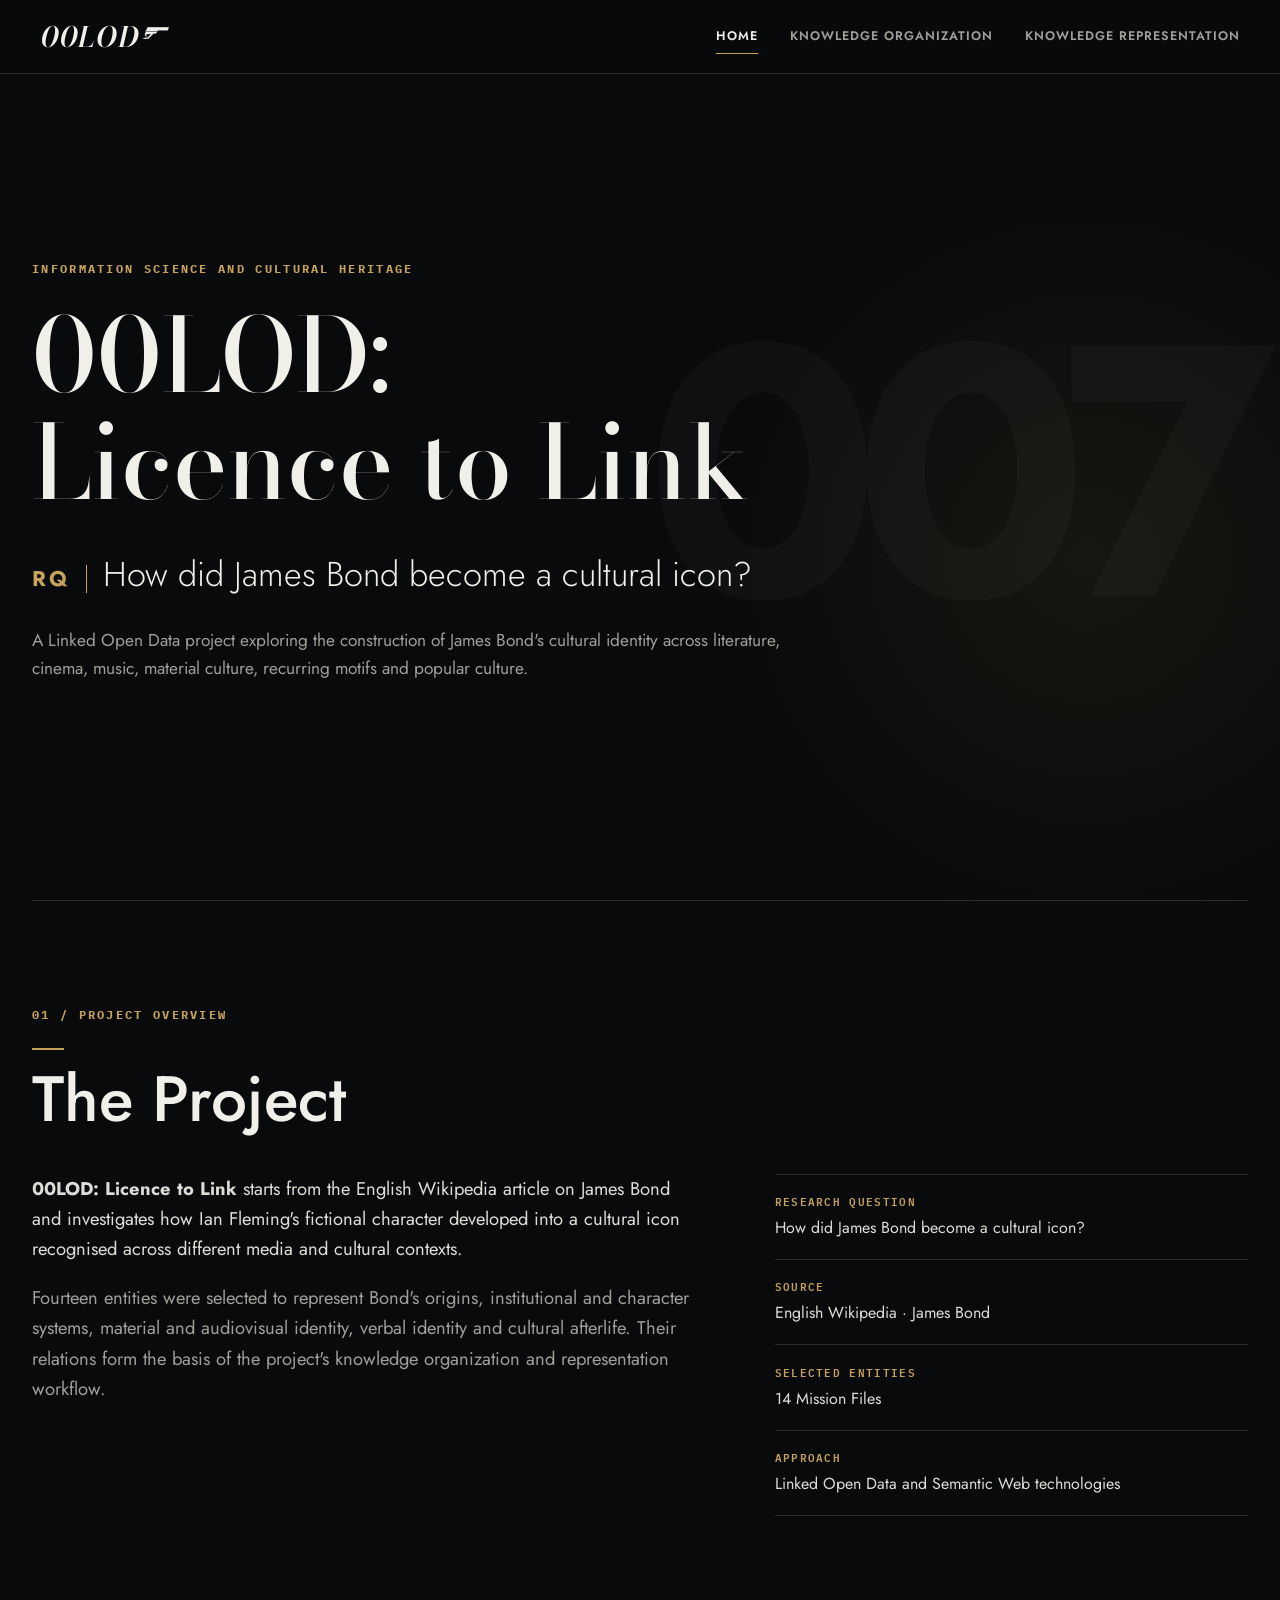
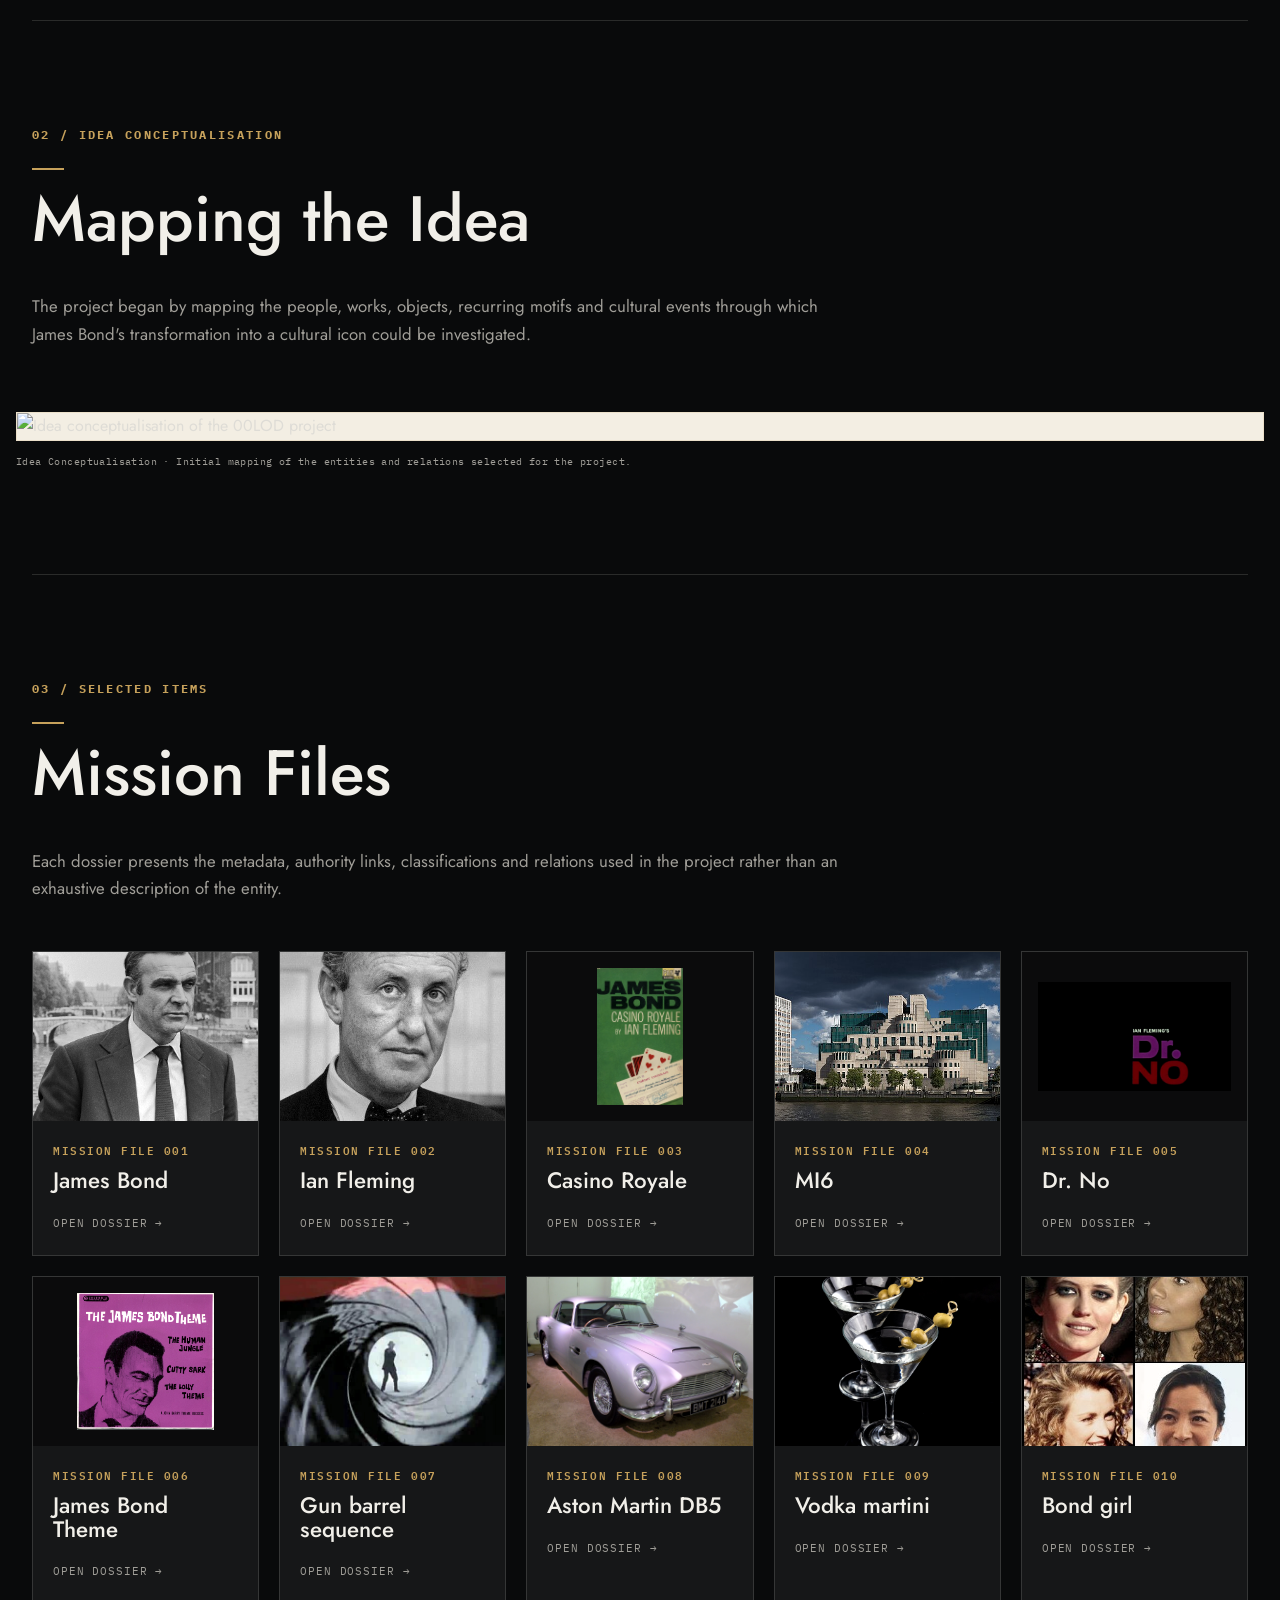
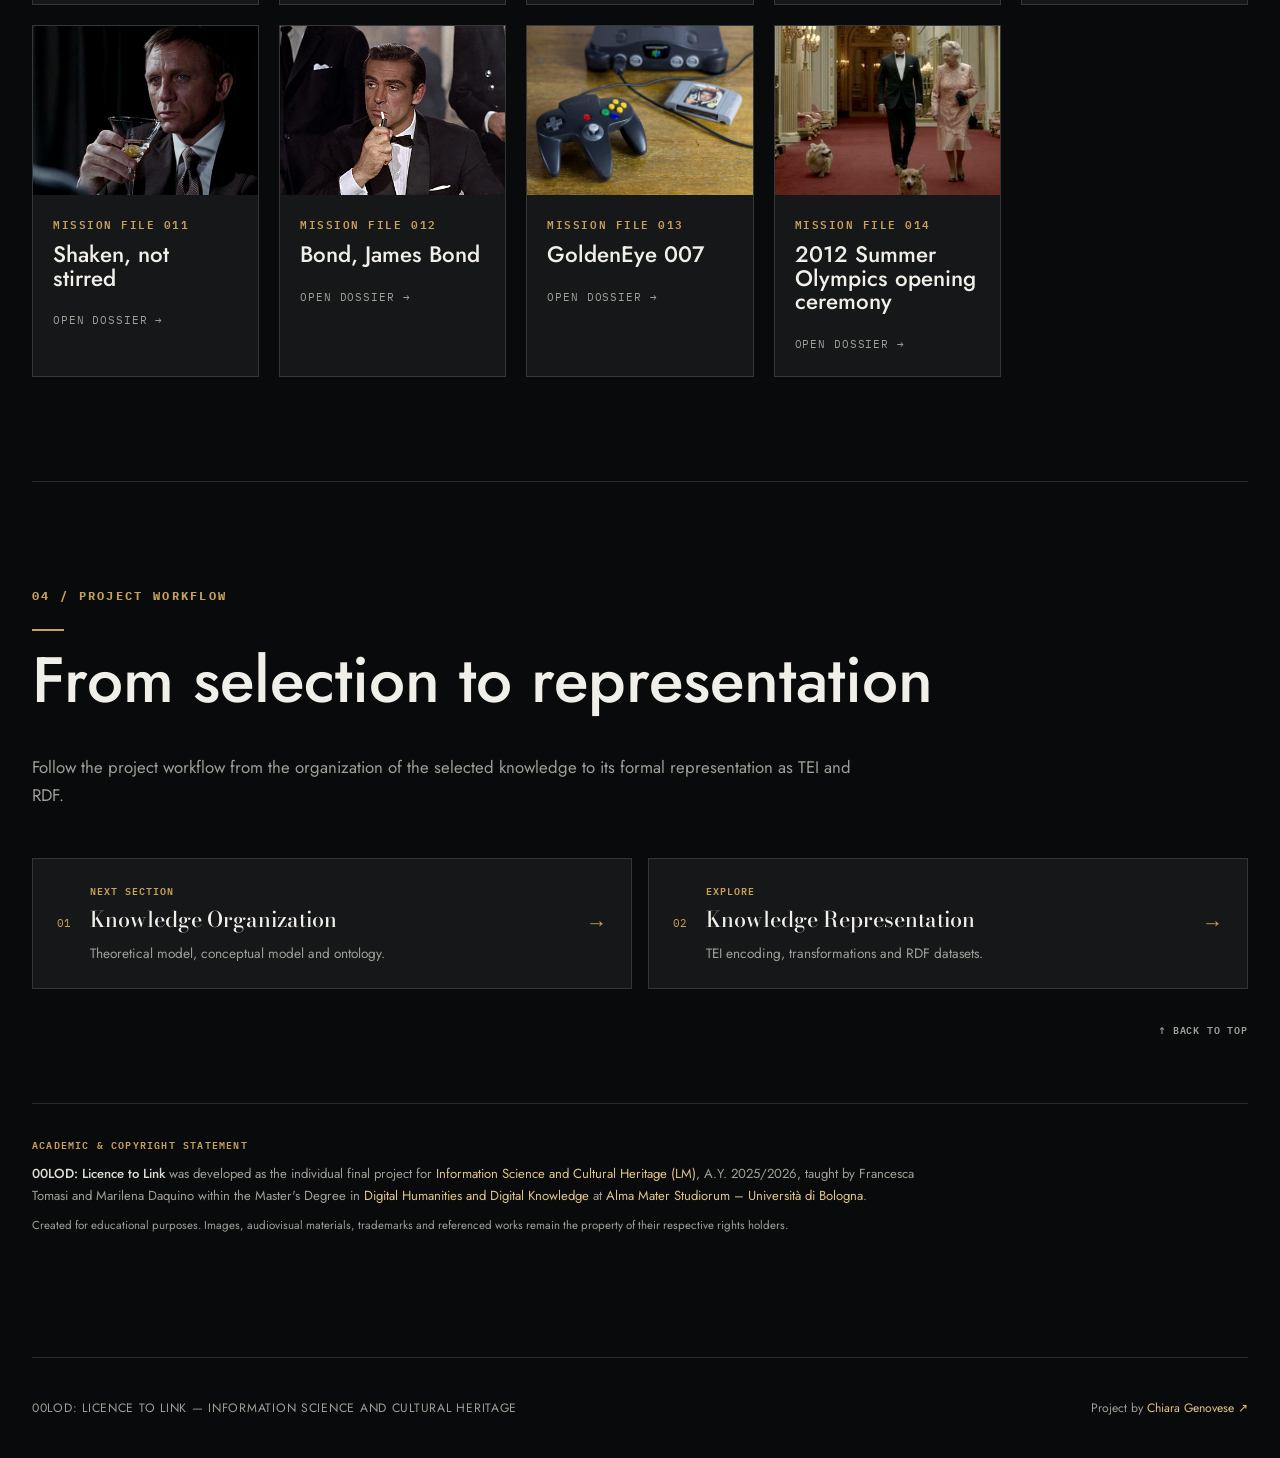
==== commit f7ec84df: "Added academic statement" ====
--- a/index.html
+++ b/index.html
@@ -1318,6 +1318,22 @@
 
     </div>
 
+    <!-- Academic context -->
+    <aside class="academic-context">
+        <p class="academic-context-label">Academic & Copyright Statement</p>
+
+        <p>
+            <strong>00LOD: Licence to Link</strong> was developed as the individual final project for
+            <a href="https://www.unibo.it/it/studiare/insegnamenti-competenze-trasversali-moocs/insegnamenti/insegnamento/2025/542134" target="_blank" rel="noopener">Information Science and Cultural Heritage (LM)</a>,
+            A.Y. 2025/2026, taught by Francesca Tomasi and Marilena Daquino within the Master's Degree in
+            <a href="https://www.unibo.it/en/study/second-cycle-degree/programme/2025/6736" target="_blank" rel="noopener">Digital Humanities and Digital Knowledge</a>
+            at <a href="https://www.unibo.it/en" target="_blank" rel="noopener">Alma Mater Studiorum – Università di Bologna</a>.
+        </p>
+
+        <p class="academic-context-note">
+            Created for educational purposes. Images, audiovisual materials, trademarks and referenced works remain the property of their respective rights holders.
+        </p>
+    </aside>
 
     <!-- Footer -->
     <footer class="site-footer">
--- a/assets/css/style.css
+++ b/assets/css/style.css
@@ -1337,6 +1337,60 @@
     background: rgba(241, 239, 233, 0.025);
 }
 
+/* ---------------------------------
+   Academic context
+---------------------------------- */
+
+.academic-context {
+    width: min(calc(100% - 4rem), var(--max-width));
+    margin: 1rem auto 0;
+    padding: 2rem 0;
+
+    border-top: 1px solid var(--border);
+
+    color: var(--muted);
+    font-size: 0.82rem;
+}
+
+.academic-context-label {
+    margin-bottom: 0.7rem;
+
+    color: var(--gold);
+
+    font-family: "IBM Plex Mono", Consolas, monospace;
+    font-size: 0.62rem;
+    font-weight: 600;
+
+    letter-spacing: 0.12em;
+    text-transform: uppercase;
+}
+
+.academic-context > p:not(.academic-context-label) {
+    max-width: 900px;
+    margin-bottom: 0.6rem;
+}
+
+.academic-context strong {
+    color: var(--text);
+    font-weight: 500;
+}
+
+.academic-context a {
+    color: var(--gold-light);
+
+    text-decoration: none;
+    text-underline-offset: 0.18em;
+}
+
+.academic-context a:hover {
+    color: var(--white);
+    text-decoration: underline;
+}
+
+.academic-context-note {
+    font-size: 0.72rem;
+}
+
 
 /* ---------------------------------
    Footer
@@ -1500,6 +1554,10 @@
         grid-template-columns: 1fr;
 
         gap: 0.25rem;
+    }
+
+    .academic-context {
+        width: min(calc(100% - 2rem), var(--max-width));
     }
 }
 
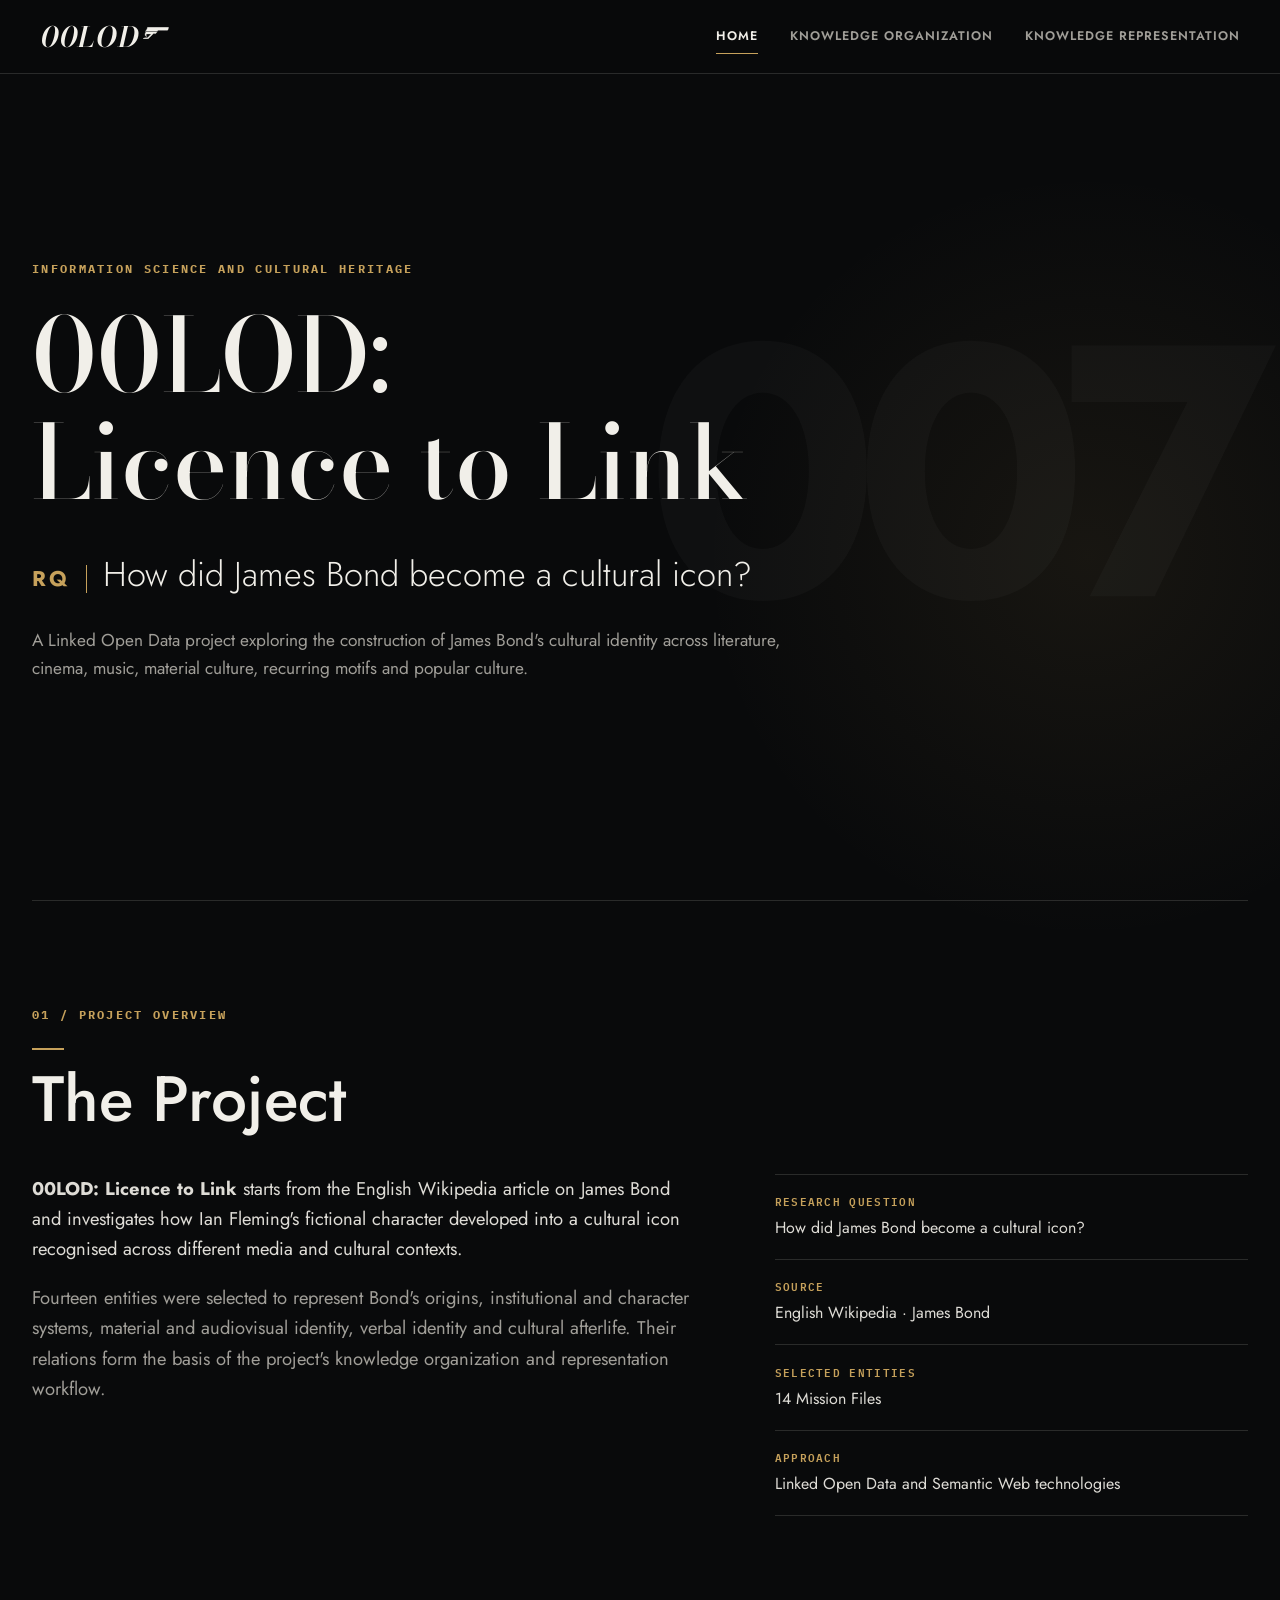
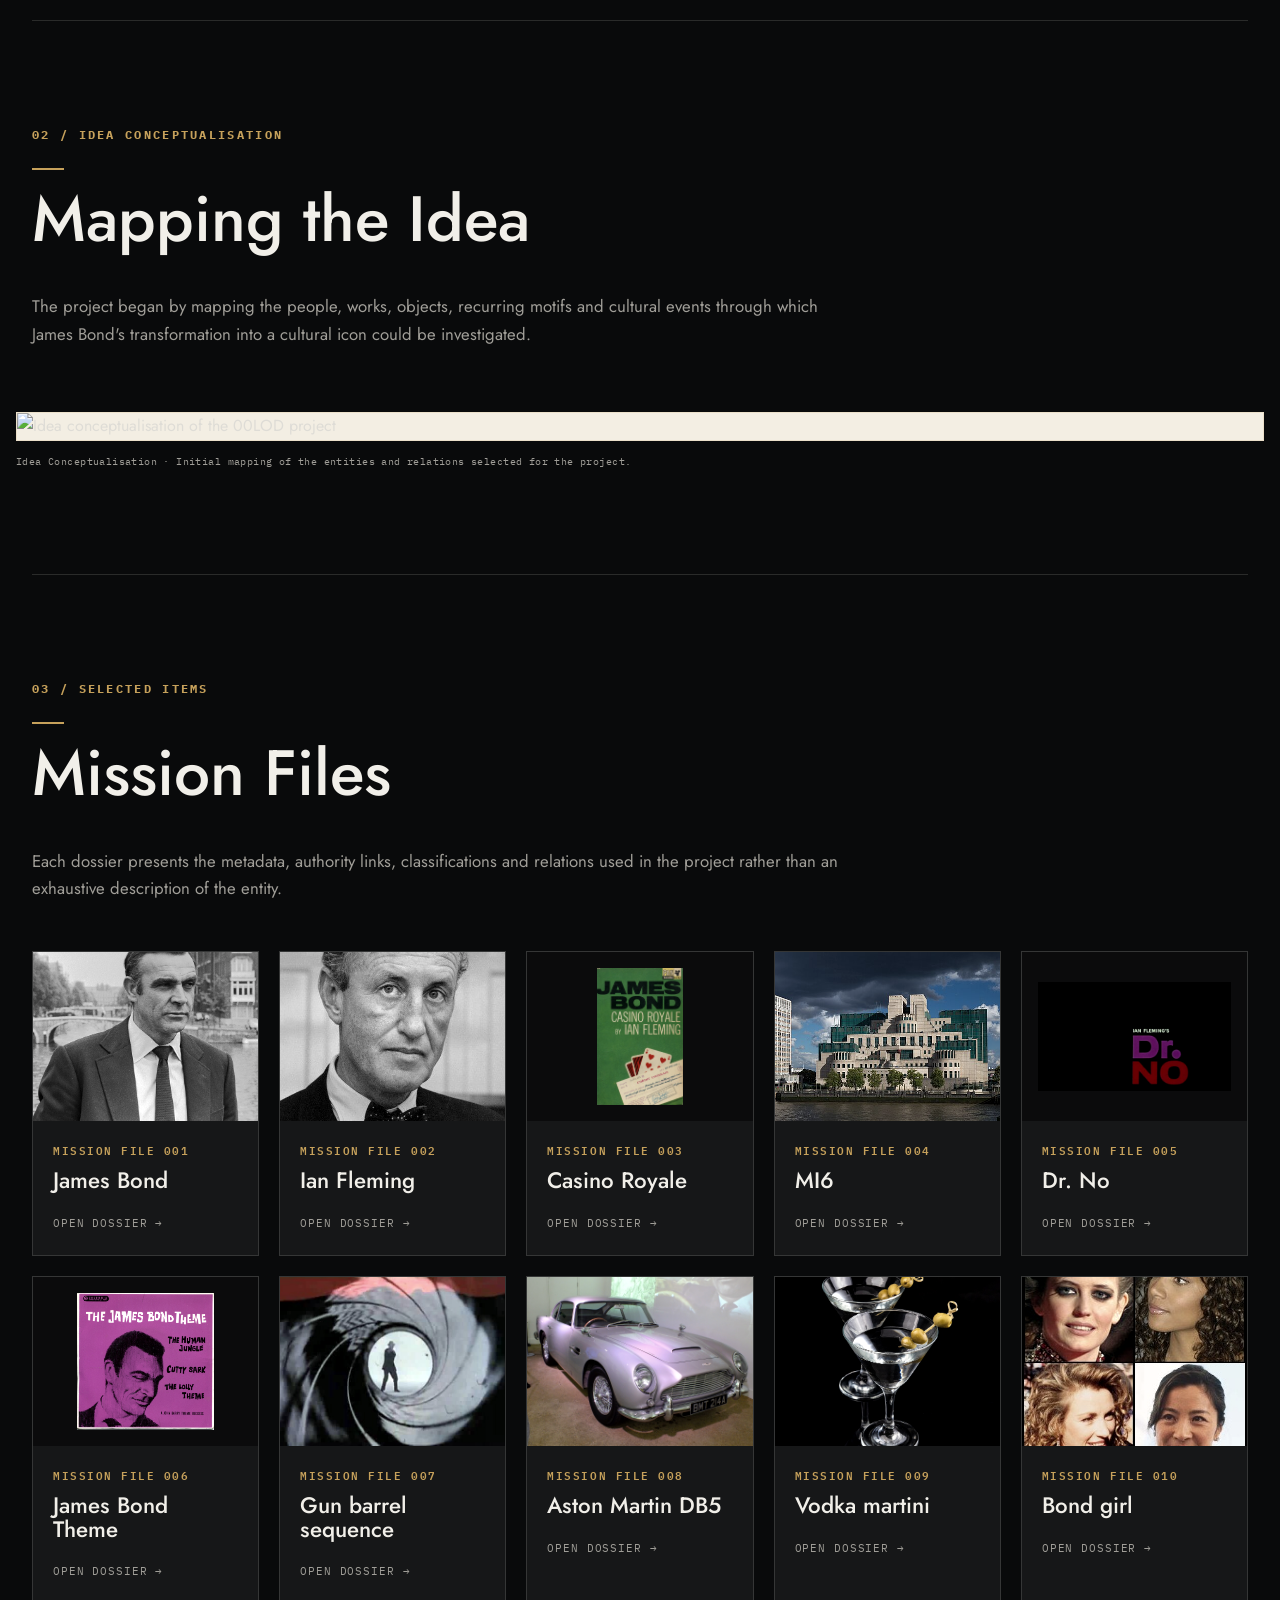
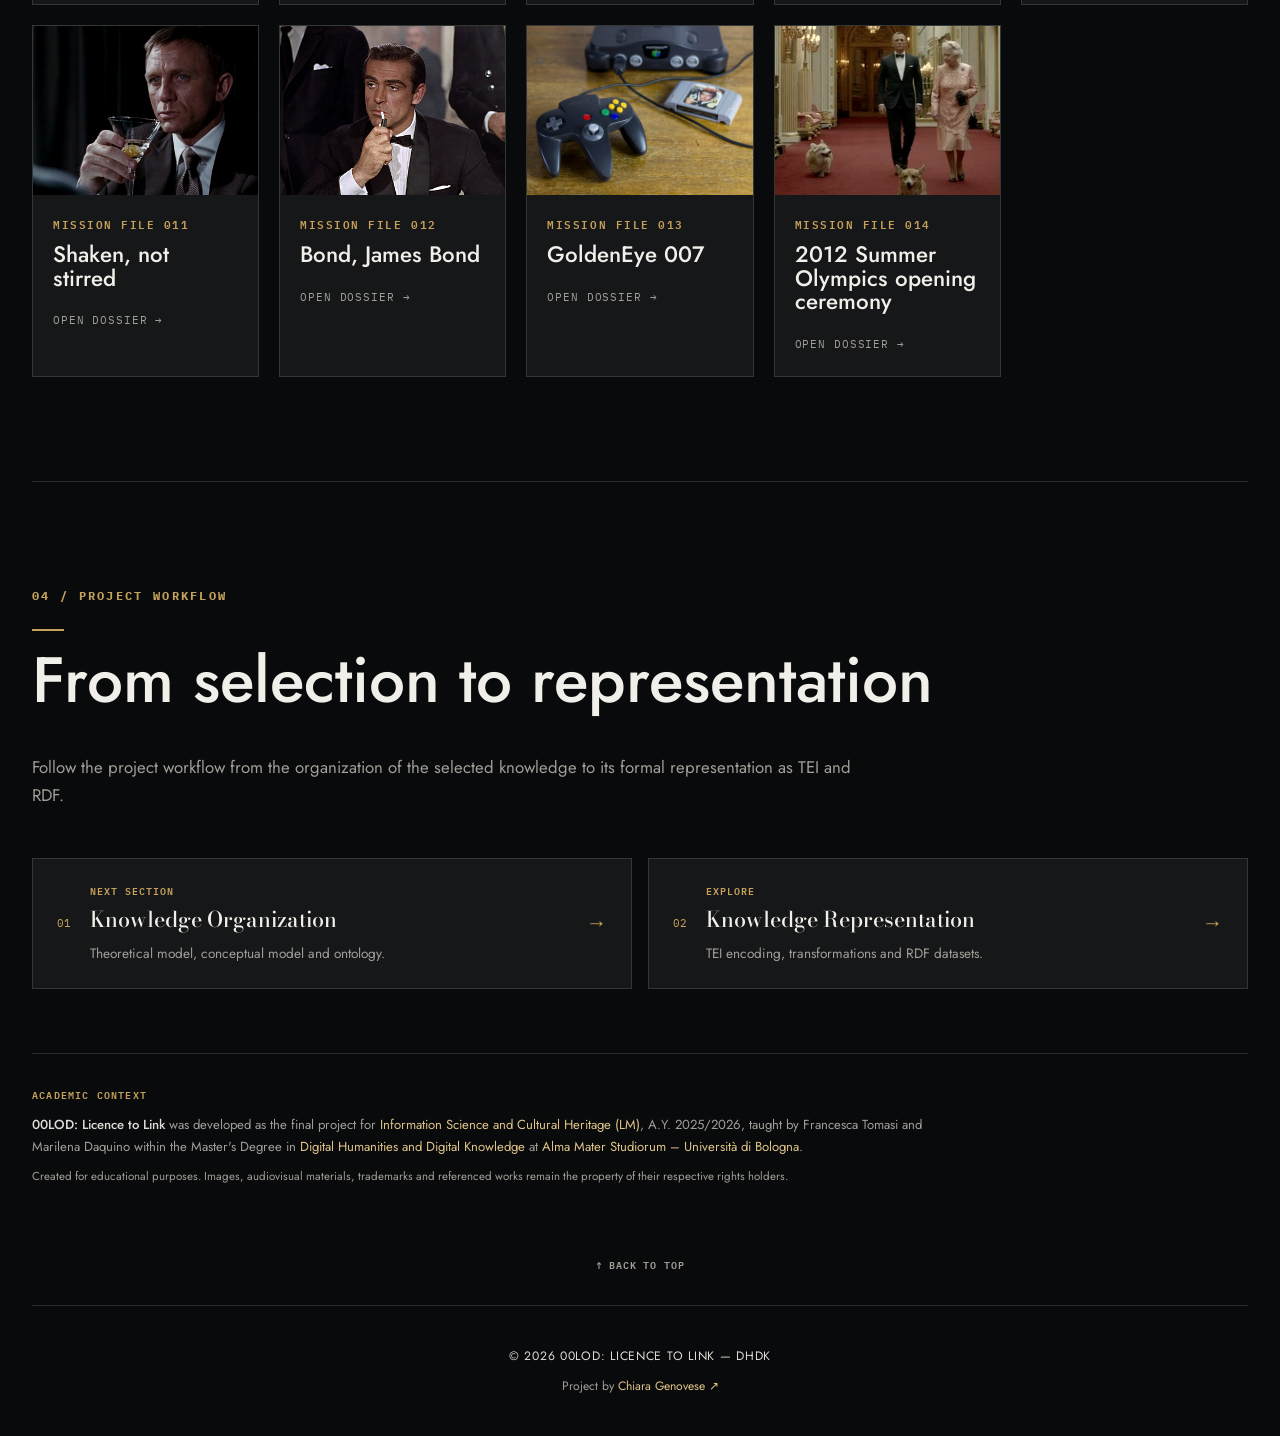
==== commit 4e33f70c: "Footer" ====
--- a/index.html
+++ b/index.html
@@ -304,8 +304,6 @@
                     <span class="continue-arrow">→</span>
                 </a>
             </div>
-
-            <a class="back-to-top" href="#">↑ Back to top</a>
         </section>
 
     </main>
@@ -1320,10 +1318,10 @@
 
     <!-- Academic context -->
     <aside class="academic-context">
-        <p class="academic-context-label">Academic & Copyright Statement</p>
+        <p class="academic-context-label">Academic Context</p>
 
         <p>
-            <strong>00LOD: Licence to Link</strong> was developed as the individual final project for
+            <strong>00LOD: Licence to Link</strong> was developed as the final project for
             <a href="https://www.unibo.it/it/studiare/insegnamenti-competenze-trasversali-moocs/insegnamenti/insegnamento/2025/542134" target="_blank" rel="noopener">Information Science and Cultural Heritage (LM)</a>,
             A.Y. 2025/2026, taught by Francesca Tomasi and Marilena Daquino within the Master's Degree in
             <a href="https://www.unibo.it/en/study/second-cycle-degree/programme/2025/6736" target="_blank" rel="noopener">Digital Humanities and Digital Knowledge</a>
@@ -1335,10 +1333,12 @@
         </p>
     </aside>
 
+    <a class="back-to-top" href="#">↑ Back to top</a>
+
     <!-- Footer -->
     <footer class="site-footer">
         <div class="footer-content">
-            <p>00LOD: Licence to Link — Information Science and Cultural Heritage</p>
+            <p>© 2026 00LOD: Licence to Link — DHDK</p>
 
             <p class="footer-author">
                 Project by
@@ -1346,7 +1346,6 @@
             </p>
         </div>
     </footer>
-
 </body>
 
 </html>
--- a/assets/css/style.css
+++ b/assets/css/style.css
@@ -1399,7 +1399,7 @@
 .site-footer {
     width: min(calc(100% - 4rem), var(--max-width));
 
-    margin: 5rem auto 0;
+    margin: 2rem auto 0;
     padding: 2.5rem 0;
 
     border-top: 1px solid var(--border);
@@ -1411,10 +1411,12 @@
 
 .footer-content {
     display: flex;
-    justify-content: space-between;
+    flex-direction: column;
     align-items: center;
 
-    gap: 2rem;
+    gap: 0.65rem;
+
+    text-align: center;
 }
 
 .footer-content p {
@@ -1422,14 +1424,12 @@
 }
 
 .footer-content > p:first-child {
+    color: var(--text);
+
     letter-spacing: 0.06em;
     text-transform: uppercase;
 }
 
-.footer-author {
-    flex-shrink: 0;
-}
-
 .footer-author a {
     color: var(--gold-light);
 
@@ -1438,6 +1438,28 @@
 
 .footer-author a:hover {
     color: var(--white);
+}
+
+.back-to-top {
+    width: fit-content;
+
+    display: block;
+
+    margin: 1.75rem auto 0;
+
+    color: var(--muted);
+
+    font-family: "IBM Plex Mono", Consolas, monospace;
+    font-size: 0.65rem;
+    font-weight: 600;
+
+    letter-spacing: 0.08em;
+    text-decoration: none;
+    text-transform: uppercase;
+}
+
+.back-to-top:hover {
+    color: var(--gold-light);
 }
 
 
@@ -1588,13 +1610,6 @@
         align-items: flex-start;
 
         text-align: left;
-    }
-
-    .footer-content {
-        flex-direction: column;
-        align-items: flex-start;
-
-        gap: 0.7rem;
     }
 
     .idea-map {
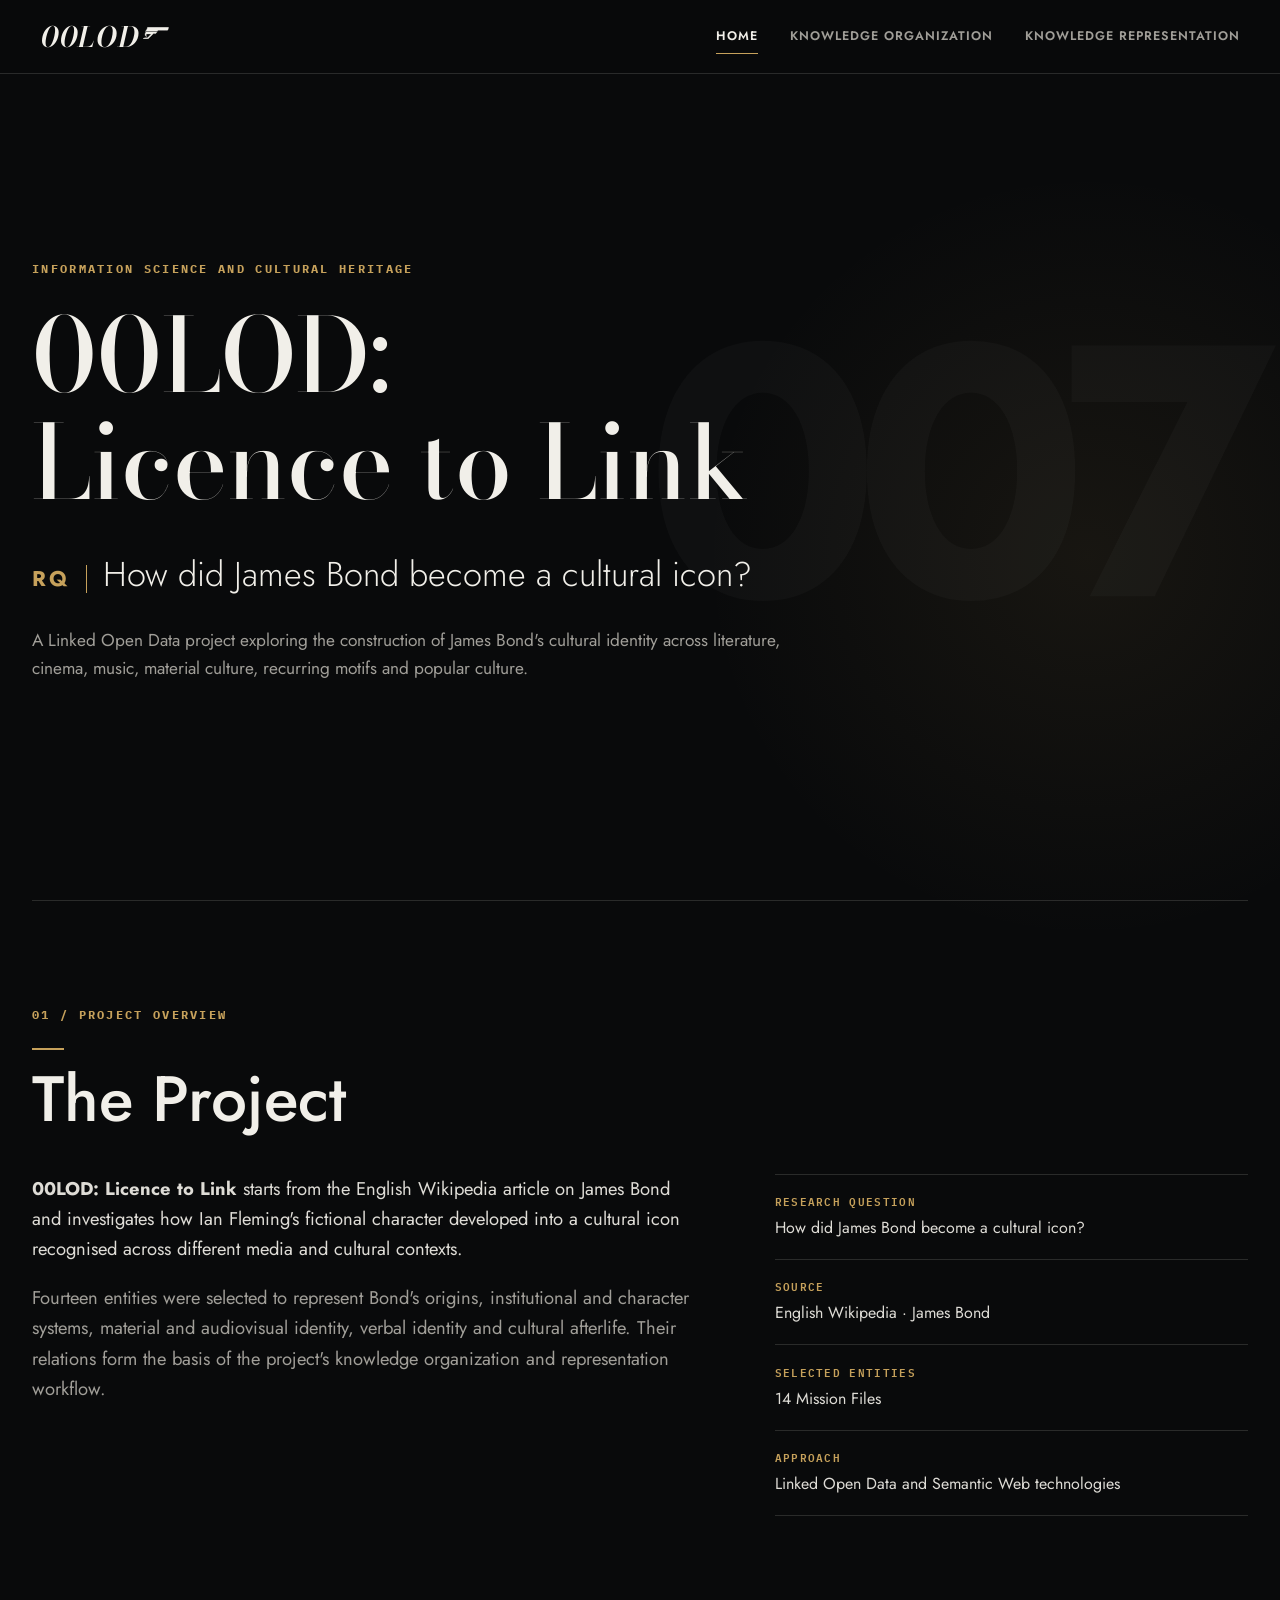
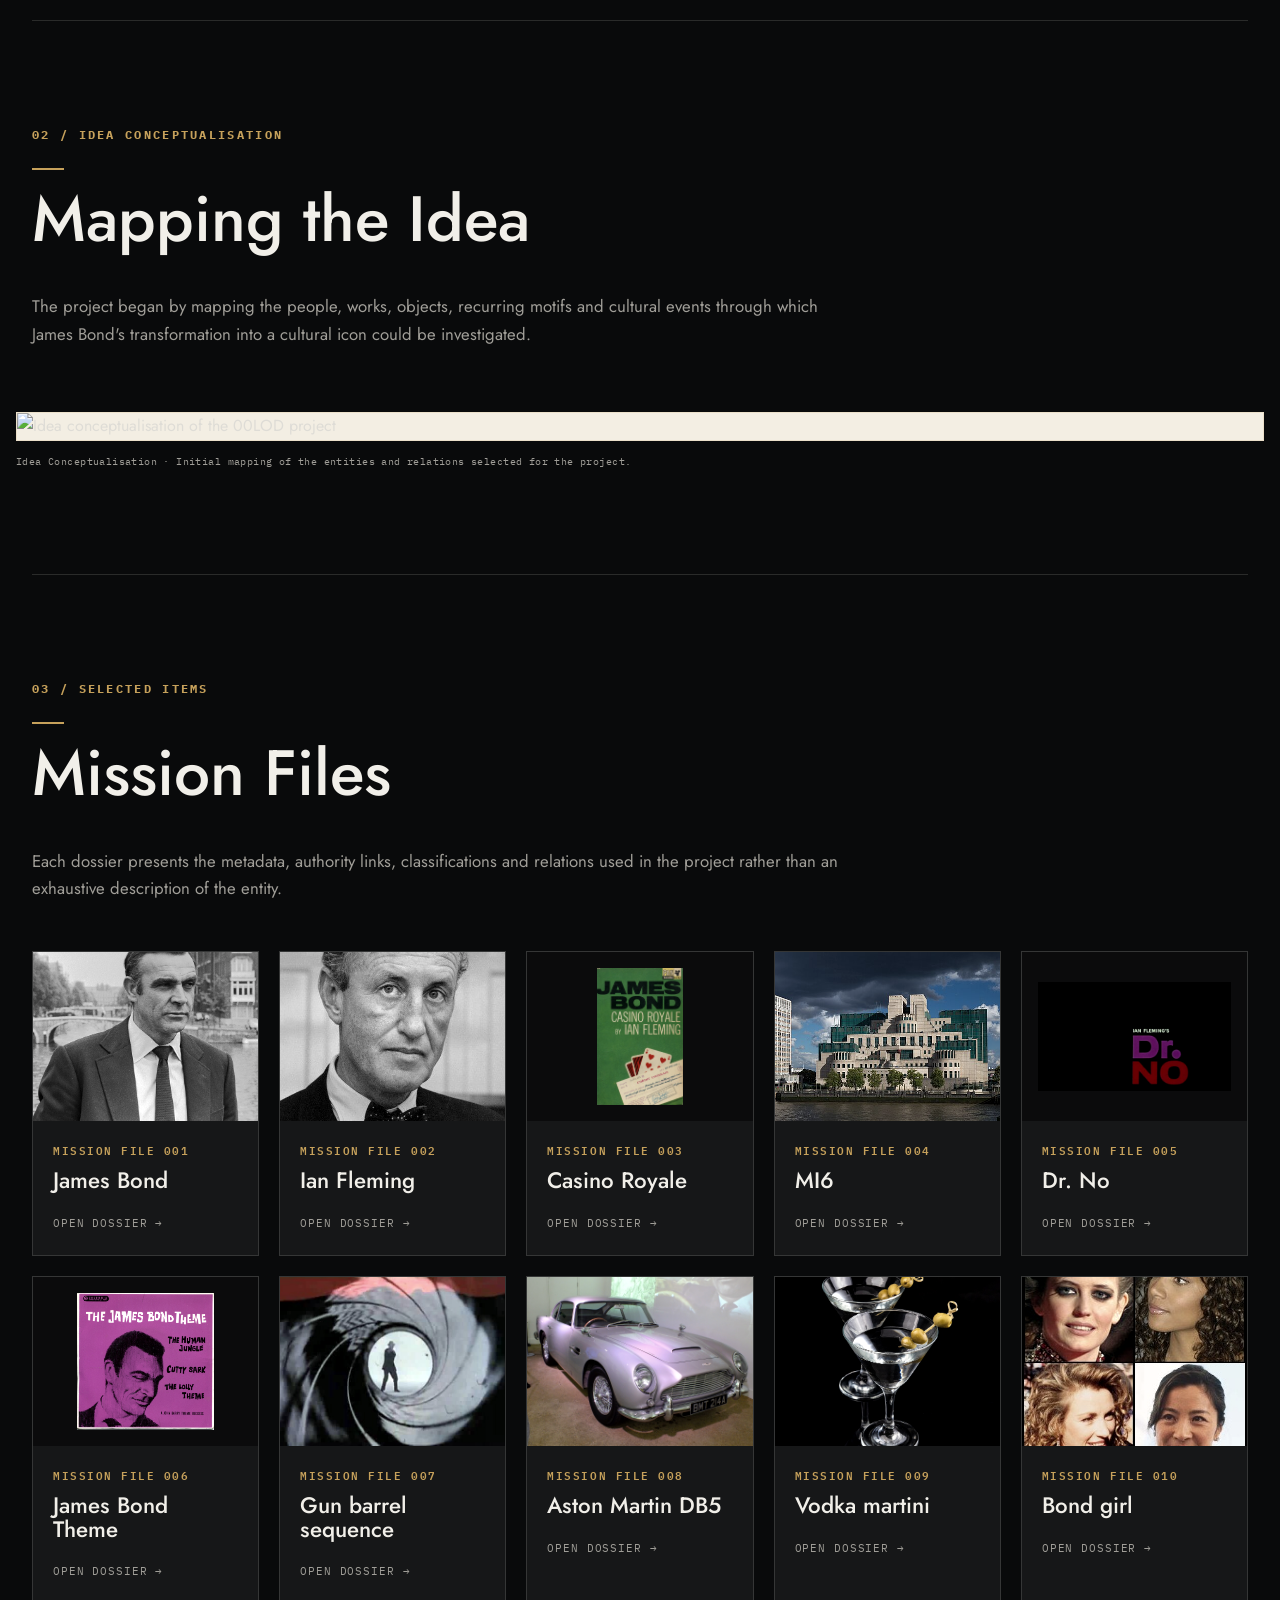
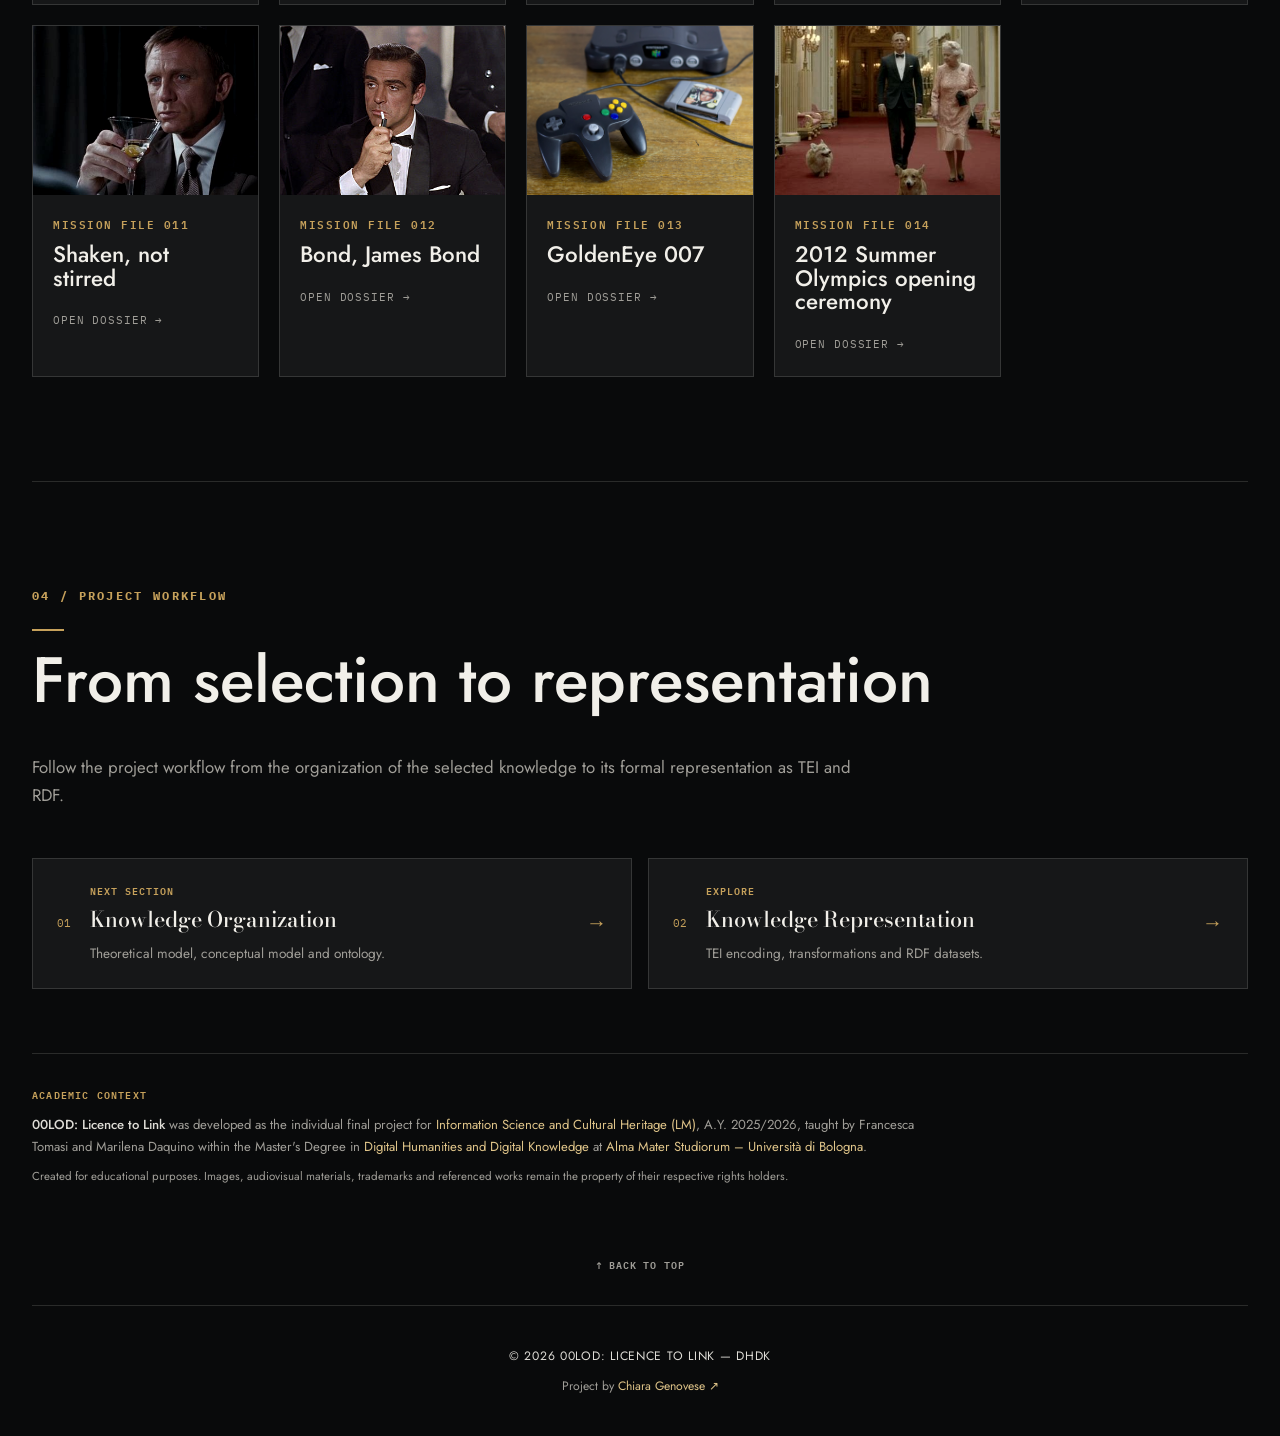
==== commit 0c1a759a: "Homepage corrections" ====
--- a/index.html
+++ b/index.html
@@ -310,1018 +310,1015 @@
 
 
     <!-- Dossiers -->
-    <div class="dossier-layer" aria-live="polite">
-
-        <!-- Dossier 001: James Bond -->
-        <article class="dossier" id="james_bond" role="dialog" aria-modal="true" aria-labelledby="james_bond-title">
-            <a class="dossier-backdrop" href="#mission-files" aria-label="Back to Mission Files"></a>
-
-            <div class="dossier-panel">
-                <div class="dossier-tab">CLASSIFIED // 00LOD</div>
-
-                <a class="dossier-close" href="#mission-files" aria-label="Back to Mission Files">
-                    <span class="dossier-close-label">Back to Mission Files</span>
-                    <span class="dossier-close-icon" aria-hidden="true">×</span>
-                </a>
-
-                <div class="dossier-heading">
-                    <span class="file-number">Mission File 001</span>
-                    <h3 id="james_bond-title">James Bond</h3>
-                </div>
-
-                <div class="dossier-grid">
-                    <div class="dossier-media">
-                        <img src="assets/img/items/JamesBond.jpg" alt="Sean Connery as James Bond">
-
-                        <p class="image-description">
-                            Sean Connery as James Bond during the filming of <em>Diamonds Are Forever</em> in 1971.
-                        </p>
-
-                        <p class="image-credit">
-                            Photo: Rob Mieremet / Anefo, Nationaal Archief —
-                            <a href="https://commons.wikimedia.org/wiki/File:Sean_Connery_as_James_Bond_(1971,_cropped).jpg" target="_blank" rel="noopener">Wikimedia Commons</a>,
-                            <a href="https://creativecommons.org/licenses/by-sa/3.0/nl/" target="_blank" rel="noopener">CC BY-SA 3.0 NL</a>
-                        </p>
-                    </div>
-
-                    <div class="dossier-content">
-                        <p>
-                            The fictional secret agent at the centre of the project. His recurring relations with works,
-                            institutions, objects and audiovisual markers structure the 00LOD knowledge graph.
-                        </p>
-
-                        <div class="metadata">
-                            <div class="metadata-row">
-                                <span class="metadata-label">Type</span>
-                                <span class="metadata-value">Fictional character</span>
-                            </div>
-
-                            <div class="metadata-row">
-                                <span class="metadata-label">Code Number</span>
-                                <span class="metadata-value">007</span>
-                            </div>
-
-                            <div class="metadata-row">
-                                <span class="metadata-label">Creator</span>
-                                <span class="metadata-value"><a href="#ian_fleming">Ian Fleming</a></span>
-                            </div>
-
-                            <div class="metadata-row">
-                                <span class="metadata-label">First Appearance</span>
-                                <span class="metadata-value"><a href="#casino_royale">Casino Royale</a></span>
-                            </div>
-
-                            <div class="metadata-row">
-                                <span class="metadata-label">Affiliation</span>
-                                <span class="metadata-value"><a href="#mi6">MI6</a></span>
-                            </div>
-
-                            <div class="metadata-row">
-                                <span class="metadata-label">Related Objects</span>
-                                <span class="metadata-value authority-list">
-                                    <a href="#aston_martin_db5">Aston Martin DB5</a>
-                                    <a href="#vodka_martini">Vodka martini</a>
-                                </span>
-                            </div>
-
-                            <div class="metadata-row">
-                                <span class="metadata-label">Visual Marker</span>
-                                <span class="metadata-value"><a href="#gun_barrel_sequence">Gun barrel sequence</a></span>
-                            </div>
-
-                            <div class="metadata-row">
-                                <span class="metadata-label">Musical Marker</span>
-                                <span class="metadata-value"><a href="#james_bond_theme">James Bond Theme</a></span>
-                            </div>
-
-                            <div class="metadata-row">
-                                <span class="metadata-label">Authority</span>
-                                <span class="metadata-value">
-                                    <a href="http://www.wikidata.org/entity/Q2009573" target="_blank" rel="noopener">Wikidata Q2009573</a>
-                                </span>
-                            </div>
-                        </div>
-                    </div>
-                </div>
-            </div>
-        </article>
-
-
-        <!-- Dossier 002: Ian Fleming -->
-        <article class="dossier" id="ian_fleming" role="dialog" aria-modal="true" aria-labelledby="ian_fleming-title">
-            <a class="dossier-backdrop" href="#mission-files" aria-label="Back to Mission Files"></a>
-
-            <div class="dossier-panel">
-                <div class="dossier-tab">CLASSIFIED // 00LOD</div>
-
-                <a class="dossier-close" href="#mission-files" aria-label="Back to Mission Files">
-                    <span class="dossier-close-label">Back to Mission Files</span>
-                    <span class="dossier-close-icon" aria-hidden="true">×</span>
-                </a>
-
-                <div class="dossier-heading">
-                    <span class="file-number">Mission File 002</span>
-                    <h3 id="ian_fleming-title">Ian Fleming</h3>
-                </div>
-
-                <div class="dossier-grid">
-                    <div class="dossier-media">
-                        <img src="assets/img/items/fleming.png" alt="Ian Fleming">
-                        <p class="image-description">Portrait of Ian Fleming, creator of James Bond, around 1958.</p>
-                    </div>
-
-                    <div class="dossier-content">
-                        <p>
-                            The author who created James Bond and wrote <em>Casino Royale</em>, establishing the literary
-                            origin from which the later cultural phenomenon developed.
-                        </p>
-
-                        <div class="metadata">
-                            <div class="metadata-row">
-                                <span class="metadata-label">Type</span>
-                                <span class="metadata-value">Person</span>
-                            </div>
-
-                            <div class="metadata-row">
-                                <span class="metadata-label">Created</span>
-                                <span class="metadata-value authority-list">
-                                    <a href="#james_bond">James Bond</a>
-                                    <a href="#casino_royale">Casino Royale</a>
-                                </span>
-                            </div>
-
-                            <div class="metadata-row">
-                                <span class="metadata-label">Authorities</span>
-                                <span class="metadata-value authority-list">
-                                    <a href="http://viaf.org/viaf/51689472" target="_blank" rel="noopener">VIAF 51689472</a>
-                                    <a href="http://id.sbn.it/bid/CFIV017252" target="_blank" rel="noopener">SBN CFIV017252</a>
-                                </span>
-                            </div>
-                        </div>
-                    </div>
-                </div>
-            </div>
-        </article>
-
-
-        <!-- Dossier 003: Casino Royale -->
-        <article class="dossier" id="casino_royale" role="dialog" aria-modal="true" aria-labelledby="casino_royale-title">
-            <a class="dossier-backdrop" href="#mission-files" aria-label="Back to Mission Files"></a>
-
-            <div class="dossier-panel">
-                <div class="dossier-tab">CLASSIFIED // 00LOD</div>
-
-                <a class="dossier-close" href="#mission-files" aria-label="Back to Mission Files">
-                    <span class="dossier-close-label">Back to Mission Files</span>
-                    <span class="dossier-close-icon" aria-hidden="true">×</span>
-                </a>
-
-                <div class="dossier-heading">
-                    <span class="file-number">Mission File 003</span>
-                    <h3 id="casino_royale-title">Casino Royale</h3>
-                </div>
-
-                <div class="dossier-grid">
-                    <div class="dossier-media">
-                        <img class="contain" src="assets/img/items/casinoRoyale.jpg" alt="Casino Royale book">
-
-                        <p class="image-description">
-                            A Pan Books edition of Ian Fleming's <em>Casino Royale</em>.
-                        </p>
-
-                        <p class="image-credit">
-                            Photo: rauter25 —
-                            <a href="https://www.flickr.com/photos/27556454@N07/2606773602/" target="_blank" rel="noopener">Flickr</a>,
-                            <a href="https://creativecommons.org/licenses/by-sa/2.0/" target="_blank" rel="noopener">CC BY-SA 2.0</a>
-                        </p>
-                    </div>
-
-                    <div class="dossier-content">
-                        <p>
-                            Fleming's first Bond novel and the character's first appearance. It represents the literary
-                            origin of the franchise within the project.
-                        </p>
-
-                        <div class="metadata">
-                            <div class="metadata-row">
-                                <span class="metadata-label">Type</span>
-                                <span class="metadata-value">Novel</span>
-                            </div>
-
-                            <div class="metadata-row">
-                                <span class="metadata-label">Issued</span>
-                                <span class="metadata-value">1953</span>
-                            </div>
-
-                            <div class="metadata-row">
-                                <span class="metadata-label">Creator</span>
-                                <span class="metadata-value"><a href="#ian_fleming">Ian Fleming</a></span>
-                            </div>
-
-                            <div class="metadata-row">
-                                <span class="metadata-label">Classification</span>
-                                <span class="metadata-value">
-                                    <a href="http://id.loc.gov/authorities/genreForms/gf2014026555" target="_blank" rel="noopener">Spy fiction</a>
-                                </span>
-                            </div>
-
-                            <div class="metadata-row">
-                                <span class="metadata-label">Narrative Role</span>
-                                <span class="metadata-value"><a href="#bond_girl">Bond girl</a></span>
-                            </div>
-
-                            <div class="metadata-row">
-                                <span class="metadata-label">Authorities</span>
-                                <span class="metadata-value authority-list">
-                                    <a href="http://www.wikidata.org/entity/Q1047711" target="_blank" rel="noopener">Wikidata Q1047711</a>
-                                    <a href="https://opac.sbn.it/opera/SBL0428596" target="_blank" rel="noopener">SBN SBL0428596</a>
-                                    <a href="http://id.loc.gov/authorities/names/no2009106072" target="_blank" rel="noopener">Library of Congress no2009106072</a>
-                                </span>
-                            </div>
-                        </div>
-                    </div>
-                </div>
-            </div>
-        </article>
-
-
-        <!-- Dossier 004: MI6 -->
-        <article class="dossier" id="mi6" role="dialog" aria-modal="true" aria-labelledby="mi6-title">
-            <a class="dossier-backdrop" href="#mission-files" aria-label="Back to Mission Files"></a>
-
-            <div class="dossier-panel">
-                <div class="dossier-tab">CLASSIFIED // 00LOD</div>
-
-                <a class="dossier-close" href="#mission-files" aria-label="Back to Mission Files">
-                    <span class="dossier-close-label">Back to Mission Files</span>
-                    <span class="dossier-close-icon" aria-hidden="true">×</span>
-                </a>
-
-                <div class="dossier-heading">
-                    <span class="file-number">Mission File 004</span>
-                    <h3 id="mi6-title">MI6</h3>
-                </div>
-
-                <div class="dossier-grid">
-                    <div class="dossier-media">
-                        <img src="assets/img/items/MI6.png" alt="SIS Building in London">
-
-                        <p class="image-description">
-                            The SIS Building in Vauxhall, London, headquarters of the Secret Intelligence Service.
-                        </p>
-
-                        <p class="image-credit">
-                            Photo: Laurie Nevay —
-                            <a href="https://commons.wikimedia.org/wiki/File:SIS_building_(26327425611).jpg" target="_blank" rel="noopener">Wikimedia Commons</a>,
-                            <a href="https://creativecommons.org/licenses/by-sa/2.0/" target="_blank" rel="noopener">CC BY-SA 2.0</a>
-                        </p>
-                    </div>
-
-                    <div class="dossier-content">
-                        <p>
-                            The Secret Intelligence Service provides Bond's institutional identity as a fictional British
-                            intelligence agent.
-                        </p>
-
-                        <div class="metadata">
-                            <div class="metadata-row">
-                                <span class="metadata-label">Type</span>
-                                <span class="metadata-value">Government agency</span>
-                            </div>
-
-                            <div class="metadata-row">
-                                <span class="metadata-label">Preferred Name</span>
-                                <span class="metadata-value">Secret Intelligence Service</span>
-                            </div>
-
-                            <div class="metadata-row">
-                                <span class="metadata-label">Alternative Name</span>
-                                <span class="metadata-value">MI6</span>
-                            </div>
-
-                            <div class="metadata-row">
-                                <span class="metadata-label">Affiliated Character</span>
-                                <span class="metadata-value"><a href="#james_bond">James Bond</a></span>
-                            </div>
-
-                            <div class="metadata-row">
-                                <span class="metadata-label">Authority</span>
-                                <span class="metadata-value">
-                                    <a href="http://www.wikidata.org/entity/Q184560" target="_blank" rel="noopener">Wikidata Q184560</a>
-                                </span>
-                            </div>
-                        </div>
-                    </div>
-                </div>
-            </div>
-        </article>
-
-
-        <!-- Dossier 005: Dr. No -->
-        <article class="dossier" id="dr_no" role="dialog" aria-modal="true" aria-labelledby="dr_no-title">
-            <a class="dossier-backdrop" href="#mission-files" aria-label="Back to Mission Files"></a>
-
-            <div class="dossier-panel">
-                <div class="dossier-tab">CLASSIFIED // 00LOD</div>
-
-                <a class="dossier-close" href="#mission-files" aria-label="Back to Mission Files">
-                    <span class="dossier-close-label">Back to Mission Files</span>
-                    <span class="dossier-close-icon" aria-hidden="true">×</span>
-                </a>
-
-                <div class="dossier-heading">
-                    <span class="file-number">Mission File 005</span>
-                    <h3 id="dr_no-title">Dr. No</h3>
-                </div>
-
-                <div class="dossier-grid">
-                    <div class="dossier-media">
-                        <img class="contain" src="assets/img/items/drNo.jpg" alt="Dr. No title card">
-
-                        <p class="image-description">
-                            Title card from <em>Dr. No</em> (1962), the first Eon Productions James Bond film.
-                        </p>
-                    </div>
-
-                    <div class="dossier-content">
-                        <p>
-                            The first film in the Eon Productions series and a key point in the transformation of Bond from
-                            literary character to audiovisual icon.
-                        </p>
-
-                        <div class="metadata">
-                            <div class="metadata-row">
-                                <span class="metadata-label">Type</span>
-                                <span class="metadata-value">Film</span>
-                            </div>
-
-                            <div class="metadata-row">
-                                <span class="metadata-label">Issued</span>
-                                <span class="metadata-value">1962</span>
-                            </div>
-
-                            <div class="metadata-row">
-                                <span class="metadata-label">Classification</span>
-                                <span class="metadata-value">
-                                    <a href="http://id.loc.gov/authorities/genreForms/gf2011026604" target="_blank" rel="noopener">Spy films</a>
-                                </span>
-                            </div>
-
-                            <div class="metadata-row">
-                                <span class="metadata-label">Character</span>
-                                <span class="metadata-value"><a href="#james_bond">James Bond</a></span>
-                            </div>
-
-                            <div class="metadata-row">
-                                <span class="metadata-label">Has Part</span>
-                                <span class="metadata-value"><a href="#gun_barrel_sequence">Gun barrel sequence</a></span>
-                            </div>
-
-                            <div class="metadata-row">
-                                <span class="metadata-label">Music</span>
-                                <span class="metadata-value"><a href="#james_bond_theme">James Bond Theme</a></span>
-                            </div>
-
-                            <div class="metadata-row">
-                                <span class="metadata-label">Narrative Role</span>
-                                <span class="metadata-value"><a href="#bond_girl">Bond girl</a></span>
-                            </div>
-
-                            <div class="metadata-row">
-                                <span class="metadata-label">Authorities</span>
-                                <span class="metadata-value authority-list">
-                                    <a href="http://www.wikidata.org/entity/Q102754" target="_blank" rel="noopener">Wikidata Q102754</a>
-                                    <a href="https://opac.sbn.it/opera/TO01587252" target="_blank" rel="noopener">SBN TO01587252</a>
-                                    <a href="http://id.loc.gov/authorities/names/no2003120703" target="_blank" rel="noopener">Library of Congress no2003120703</a>
-                                </span>
-                            </div>
-                        </div>
-                    </div>
-                </div>
-            </div>
-        </article>
-
-
-        <!-- Dossier 006: James Bond Theme -->
-        <article class="dossier" id="james_bond_theme" role="dialog" aria-modal="true" aria-labelledby="james_bond_theme-title">
-            <a class="dossier-backdrop" href="#mission-files" aria-label="Back to Mission Files"></a>
-
-            <div class="dossier-panel">
-                <div class="dossier-tab">CLASSIFIED // 00LOD</div>
-
-                <a class="dossier-close" href="#mission-files" aria-label="Back to Mission Files">
-                    <span class="dossier-close-label">Back to Mission Files</span>
-                    <span class="dossier-close-icon" aria-hidden="true">×</span>
-                </a>
-
-                <div class="dossier-heading">
-                    <span class="file-number">Mission File 006</span>
-                    <h3 id="james_bond_theme-title">James Bond Theme</h3>
-                </div>
-
-                <div class="dossier-grid">
-                    <div class="dossier-media">
-                        <img class="contain" src="assets/img/items/music.jpg" alt="James Bond Theme record cover">
-
-                        <p class="image-description">
-                            Record cover featuring “The James Bond Theme”, one of the franchise's recurring musical markers.
-                        </p>
-
-                        <p class="image-credit">
-                            Photo: Johan Oomen —
-                            <a href="https://www.flickr.com/photos/ateam/4220042460" target="_blank" rel="noopener">Flickr</a>,
-                            <a href="https://creativecommons.org/licenses/by-sa/2.0/" target="_blank" rel="noopener">CC BY-SA 2.0</a>
-                        </p>
-                    </div>
-
-                    <div class="dossier-content">
-                        <p>
-                            The musical theme first introduced in <em>Dr. No</em> and repeatedly reused as an auditory marker
-                            of James Bond's screen identity.
-                        </p>
-
-                        <div class="metadata">
-                            <div class="metadata-row">
-                                <span class="metadata-label">Type</span>
-                                <span class="metadata-value">Music composition</span>
-                            </div>
-
-                            <div class="metadata-row">
-                                <span class="metadata-label">Issued</span>
-                                <span class="metadata-value">1962</span>
-                            </div>
-
-                            <div class="metadata-row">
-                                <span class="metadata-label">Classification</span>
-                                <span class="metadata-value">
-                                    <a href="http://id.loc.gov/authorities/genreForms/gf2014026950" target="_blank" rel="noopener">Motion picture music</a>
-                                </span>
-                            </div>
-
-                            <div class="metadata-row">
-                                <span class="metadata-label">Musical Marker of</span>
-                                <span class="metadata-value"><a href="#james_bond">James Bond</a></span>
-                            </div>
-
-                            <div class="metadata-row">
-                                <span class="metadata-label">Authority</span>
-                                <span class="metadata-value">
-                                    <a href="http://www.wikidata.org/entity/Q746181" target="_blank" rel="noopener">Wikidata Q746181</a>
-                                </span>
-                            </div>
-                        </div>
-
-                        <div class="embedded-media">
-                            <p class="media-label">Listen</p>
-                            <iframe data-testid="embed-iframe" style="border-radius:12px" src="https://open.spotify.com/embed/track/2VSFOKsNSH9dBQ8BIZ8o2m?utm_source=generator" width="100%" height="352" frameBorder="0" allowfullscreen="" allow="autoplay; clipboard-write; encrypted-media; fullscreen; picture-in-picture" loading="lazy"></iframe>
-                        </div>
-                    </div>
-                </div>
-            </div>
-        </article>
-
-
-        <!-- Dossier 007: Gun barrel sequence -->
-        <article class="dossier" id="gun_barrel_sequence" role="dialog" aria-modal="true" aria-labelledby="gun_barrel_sequence-title">
-            <a class="dossier-backdrop" href="#mission-files" aria-label="Back to Mission Files"></a>
-
-            <div class="dossier-panel">
-                <div class="dossier-tab">CLASSIFIED // 00LOD</div>
-
-                <a class="dossier-close" href="#mission-files" aria-label="Back to Mission Files">
-                    <span class="dossier-close-label">Back to Mission Files</span>
-                    <span class="dossier-close-icon" aria-hidden="true">×</span>
-                </a>
-
-                <div class="dossier-heading">
-                    <span class="file-number">Mission File 007</span>
-                    <h3 id="gun_barrel_sequence-title">Gun barrel sequence</h3>
-                </div>
-
-                <div class="dossier-grid">
-                    <div class="dossier-media">
-                        <img src="assets/img/items/gunBarrel.png" alt="Gun barrel sequence">
-
-                        <p class="image-description">
-                            Frame from the gun barrel sequence in the <em>Dr. No</em> trailer (1962).
-                        </p>
-
-                        <p class="rights-note">
-                            Frame from the <em>Dr. No</em> trailer, Danjaq / United Artists.
-                            <a href="https://en.wikipedia.org/wiki/File:Dr_No_trailer.jpg" target="_blank" rel="noopener">Source: Wikipedia</a>.
-                            Low-resolution image reproduced for non-commercial educational purposes.
-                        </p>
-                    </div>
-
-                    <div class="dossier-content">
-                        <p>
-                            A recurring opening sequence that became one of the franchise's most recognisable visual conventions.
-                        </p>
-
-                        <div class="metadata">
-                            <div class="metadata-row">
-                                <span class="metadata-label">Type</span>
-                                <span class="metadata-value">Moving image</span>
-                            </div>
-
-                            <div class="metadata-row">
-                                <span class="metadata-label">Part of</span>
-                                <span class="metadata-value"><a href="#dr_no">Dr. No</a></span>
-                            </div>
-
-                            <div class="metadata-row">
-                                <span class="metadata-label">Accompanied by</span>
-                                <span class="metadata-value"><a href="#james_bond_theme">James Bond Theme</a></span>
-                            </div>
-
-                            <div class="metadata-row">
-                                <span class="metadata-label">Visual Marker of</span>
-                                <span class="metadata-value"><a href="#james_bond">James Bond</a></span>
-                            </div>
-
-                            <div class="metadata-row">
-                                <span class="metadata-label">Authority</span>
-                                <span class="metadata-value">
-                                    <a href="http://www.wikidata.org/entity/Q26011136" target="_blank" rel="noopener">Wikidata Q26011136</a>
-                                </span>
-                            </div>
-                        </div>
-
-                        <div class="embedded-media">
-                            <p class="media-label">Watch</p>
-                            <iframe class="video-embed" src="https://www.youtube.com/embed/dZrBoif2Ea4" title="Every James Bond Gunbarrel Sequence" allow="accelerometer; autoplay; clipboard-write; encrypted-media; gyroscope; picture-in-picture; web-share" referrerpolicy="strict-origin-when-cross-origin" allowfullscreen loading="lazy"></iframe>
-                        </div>
-                    </div>
-                </div>
-            </div>
-        </article>
-
-
-        <!-- Dossier 008: Aston Martin DB5 -->
-        <article class="dossier" id="aston_martin_db5" role="dialog" aria-modal="true" aria-labelledby="aston_martin_db5-title">
-            <a class="dossier-backdrop" href="#mission-files" aria-label="Back to Mission Files"></a>
-
-            <div class="dossier-panel">
-                <div class="dossier-tab">CLASSIFIED // 00LOD</div>
-
-                <a class="dossier-close" href="#mission-files" aria-label="Back to Mission Files">
-                    <span class="dossier-close-label">Back to Mission Files</span>
-                    <span class="dossier-close-icon" aria-hidden="true">×</span>
-                </a>
-
-                <div class="dossier-heading">
-                    <span class="file-number">Mission File 008</span>
-                    <h3 id="aston_martin_db5-title">Aston Martin DB5</h3>
-                </div>
-
-                <div class="dossier-grid">
-                    <div class="dossier-media">
-                        <img src="assets/img/items/astonMartin.jpg" alt="Aston Martin DB5">
-
-                        <p class="image-description">
-                            An Aston Martin DB5 displayed at the National Motor Museum, Beaulieu.
-                        </p>
-
-                        <p class="image-credit">
-                            Photo: 35mmMan —
-                            <a href="https://commons.wikimedia.org/wiki/File:James_Bond_Aston_Martin_DB5.jpg" target="_blank" rel="noopener">Wikimedia Commons</a>,
-                            <a href="https://creativecommons.org/licenses/by/2.0/" target="_blank" rel="noopener">CC BY 2.0</a>
-                        </p>
-                    </div>
-
-                    <div class="dossier-content">
-                        <p>
-                            The automobile model most strongly associated with Bond and a recurring element of his material identity.
-                        </p>
-
-                        <div class="metadata">
-                            <div class="metadata-row">
-                                <span class="metadata-label">Type</span>
-                                <span class="metadata-value">Product model</span>
-                            </div>
-
-                            <div class="metadata-row">
-                                <span class="metadata-label">Related Character</span>
-                                <span class="metadata-value"><a href="#james_bond">James Bond</a></span>
-                            </div>
-
-                            <div class="metadata-row">
-                                <span class="metadata-label">Authority</span>
-                                <span class="metadata-value">
-                                    <a href="http://www.wikidata.org/entity/Q749871" target="_blank" rel="noopener">Wikidata Q749871</a>
-                                </span>
-                            </div>
-                        </div>
-                    </div>
-                </div>
-            </div>
-        </article>
-
-
-        <!-- Dossier 009: Vodka martini -->
-        <article class="dossier" id="vodka_martini" role="dialog" aria-modal="true" aria-labelledby="vodka_martini-title">
-            <a class="dossier-backdrop" href="#mission-files" aria-label="Back to Mission Files"></a>
-
-            <div class="dossier-panel">
-                <div class="dossier-tab">CLASSIFIED // 00LOD</div>
-
-                <a class="dossier-close" href="#mission-files" aria-label="Back to Mission Files">
-                    <span class="dossier-close-label">Back to Mission Files</span>
-                    <span class="dossier-close-icon" aria-hidden="true">×</span>
-                </a>
-
-                <div class="dossier-heading">
-                    <span class="file-number">Mission File 009</span>
-                    <h3 id="vodka_martini-title">Vodka martini</h3>
-                </div>
-
-                <div class="dossier-grid">
-                    <div class="dossier-media">
-                        <img src="assets/img/items/vodkaMartini.png" alt="Vodka martini">
-                        <p class="image-description">A vodka martini, the cocktail repeatedly associated with James Bond.</p>
-                    </div>
-
-                    <div class="dossier-content">
-                        <p>
-                            A recurring element of Bond's material identity and the object referenced by the catchphrase
-                            “Shaken, not stirred”.
-                        </p>
-
-                        <div class="metadata">
-                            <div class="metadata-row">
-                                <span class="metadata-label">Type</span>
-                                <span class="metadata-value">Cocktail</span>
-                            </div>
-
-                            <div class="metadata-row">
-                                <span class="metadata-label">Related Character</span>
-                                <span class="metadata-value"><a href="#james_bond">James Bond</a></span>
-                            </div>
-
-                            <div class="metadata-row">
-                                <span class="metadata-label">Referenced by</span>
-                                <span class="metadata-value"><a href="#shaken_not_stirred">Shaken, not stirred</a></span>
-                            </div>
-
-                            <div class="metadata-row">
-                                <span class="metadata-label">Authority</span>
-                                <span class="metadata-value">
-                                    <a href="http://www.wikidata.org/entity/Q2553569" target="_blank" rel="noopener">Wikidata Q2553569</a>
-                                </span>
-                            </div>
-                        </div>
-                    </div>
-                </div>
-            </div>
-        </article>
-
-
-        <!-- Dossier 010: Bond girl -->
-        <article class="dossier" id="bond_girl" role="dialog" aria-modal="true" aria-labelledby="bond_girl-title">
-            <a class="dossier-backdrop" href="#mission-files" aria-label="Back to Mission Files"></a>
-
-            <div class="dossier-panel">
-                <div class="dossier-tab">CLASSIFIED // 00LOD</div>
-
-                <a class="dossier-close" href="#mission-files" aria-label="Back to Mission Files">
-                    <span class="dossier-close-label">Back to Mission Files</span>
-                    <span class="dossier-close-icon" aria-hidden="true">×</span>
-                </a>
-
-                <div class="dossier-heading">
-                    <span class="file-number">Mission File 010</span>
-                    <h3 id="bond_girl-title">Bond girl</h3>
-                </div>
-
-                <div class="dossier-grid">
-                    <div class="dossier-media">
-                        <img src="assets/img/items/girls.png" alt="Bond girl montage">
-
-                        <p class="image-description">
-                            Montage of actresses associated with the recurring “Bond girl” role across the film series.
-                        </p>
-
-                        <p class="image-credit">
-                            Montage: MachoCarioca —
-                            <a href="https://commons.wikimedia.org/wiki/File:Muralbondgirls.jpg" target="_blank" rel="noopener">Wikimedia Commons</a>.
-                            See the source page for attribution and licensing details of the component images.
-                        </p>
-                    </div>
-
-                    <div class="dossier-content">
-                        <p>
-                            A recurring stock-character role used to model part of the franchise's character system rather
-                            than one specific fictional individual.
-                        </p>
-
-                        <div class="metadata">
-                            <div class="metadata-row">
-                                <span class="metadata-label">Type</span>
-                                <span class="metadata-value">Stock character</span>
-                            </div>
-
-                            <div class="metadata-row">
-                                <span class="metadata-label">Related Character</span>
-                                <span class="metadata-value"><a href="#james_bond">James Bond</a></span>
-                            </div>
-
-                            <div class="metadata-row">
-                                <span class="metadata-label">Featured in</span>
-                                <span class="metadata-value authority-list">
-                                    <a href="#casino_royale">Casino Royale</a>
-                                    <a href="#dr_no">Dr. No</a>
-                                </span>
-                            </div>
-
-                            <div class="metadata-row">
-                                <span class="metadata-label">Authority</span>
-                                <span class="metadata-value">
-                                    <a href="http://www.wikidata.org/entity/Q1649366" target="_blank" rel="noopener">Wikidata Q1649366</a>
-                                </span>
-                            </div>
-                        </div>
-                    </div>
-                </div>
-            </div>
-        </article>
-
-
-        <!-- Dossier 011: Shaken, not stirred -->
-        <article class="dossier" id="shaken_not_stirred" role="dialog" aria-modal="true" aria-labelledby="shaken_not_stirred-title">
-            <a class="dossier-backdrop" href="#mission-files" aria-label="Back to Mission Files"></a>
-
-            <div class="dossier-panel">
-                <div class="dossier-tab">CLASSIFIED // 00LOD</div>
-
-                <a class="dossier-close" href="#mission-files" aria-label="Back to Mission Files">
-                    <span class="dossier-close-label">Back to Mission Files</span>
-                    <span class="dossier-close-icon" aria-hidden="true">×</span>
-                </a>
-
-                <div class="dossier-heading">
-                    <span class="file-number">Mission File 011</span>
-                    <h3 id="shaken_not_stirred-title">Shaken, not stirred</h3>
-                </div>
-
-                <div class="dossier-grid">
-                    <div class="dossier-media">
-                        <img src="assets/img/items/catchphraseMartini.png" alt="James Bond holding a martini">
-
-                        <p class="image-description">
-                            Daniel Craig as James Bond holding a martini, evoking the recurring “Shaken, not stirred” motif.
-                        </p>
-
-                        <p class="rights-note">
-                            Film frame reproduced at low resolution for non-commercial educational purposes.
-                        </p>
-                    </div>
-
-                    <div class="dossier-content">
-                        <p>
-                            A recurring catchphrase connecting Bond's verbal identity with one of the character's best-known
-                            material associations.
-                        </p>
-
-                        <div class="metadata">
-                            <div class="metadata-row">
-                                <span class="metadata-label">Type</span>
-                                <span class="metadata-value">Catchphrase</span>
-                            </div>
-
-                            <div class="metadata-row">
-                                <span class="metadata-label">Spoken by</span>
-                                <span class="metadata-value"><a href="#james_bond">James Bond</a></span>
-                            </div>
-
-                            <div class="metadata-row">
-                                <span class="metadata-label">References</span>
-                                <span class="metadata-value"><a href="#vodka_martini">Vodka martini</a></span>
-                            </div>
-
-                            <div class="metadata-row">
-                                <span class="metadata-label">Authority</span>
-                                <span class="metadata-value">
-                                    <a href="http://www.wikidata.org/entity/Q7462784" target="_blank" rel="noopener">Wikidata Q7462784</a>
-                                </span>
-                            </div>
-                        </div>
-                    </div>
-                </div>
-            </div>
-        </article>
-
-
-        <!-- Dossier 012: Bond, James Bond -->
-        <article class="dossier" id="bond_james_bond" role="dialog" aria-modal="true" aria-labelledby="bond_james_bond-title">
-            <a class="dossier-backdrop" href="#mission-files" aria-label="Back to Mission Files"></a>
-
-            <div class="dossier-panel">
-                <div class="dossier-tab">CLASSIFIED // 00LOD</div>
-
-                <a class="dossier-close" href="#mission-files" aria-label="Back to Mission Files">
-                    <span class="dossier-close-label">Back to Mission Files</span>
-                    <span class="dossier-close-icon" aria-hidden="true">×</span>
-                </a>
-
-                <div class="dossier-heading">
-                    <span class="file-number">Mission File 012</span>
-                    <h3 id="bond_james_bond-title">Bond, James Bond</h3>
-                </div>
-
-                <div class="dossier-grid">
-                    <div class="dossier-media">
-                        <img src="assets/img/items/catchphraseBond.png" alt="Sean Connery as James Bond in Dr. No">
-
-                        <p class="image-description">
-                            Sean Connery as James Bond in the casino introduction scene from <em>Dr. No</em> (1962).
-                        </p>
-
-                        <p class="rights-note">
-                            Frame from <em>Dr. No</em> (1962), Danjaq / United Artists. Reproduced at low resolution for
-                            non-commercial educational purposes.
-                        </p>
-                    </div>
-
-                    <div class="dossier-content">
-                        <p>
-                            Bond's signature self-introduction and one of the franchise's most recognisable verbal markers.
-                        </p>
-
-                        <div class="metadata">
-                            <div class="metadata-row">
-                                <span class="metadata-label">Type</span>
-                                <span class="metadata-value">Catchphrase</span>
-                            </div>
-
-                            <div class="metadata-row">
-                                <span class="metadata-label">Spoken by</span>
-                                <span class="metadata-value"><a href="#james_bond">James Bond</a></span>
-                            </div>
-
-                            <div class="metadata-row">
-                                <span class="metadata-label">Authority</span>
-                                <span class="metadata-value">
-                                    <a href="http://www.wikidata.org/entity/Q141193252" target="_blank" rel="noopener">Wikidata Q141193252</a>
-                                </span>
-                            </div>
-                        </div>
-                    </div>
-                </div>
-            </div>
-        </article>
-
-
-        <!-- Dossier 013: GoldenEye 007 -->
-        <article class="dossier" id="goldeneye_007" role="dialog" aria-modal="true" aria-labelledby="goldeneye_007-title">
-            <a class="dossier-backdrop" href="#mission-files" aria-label="Back to Mission Files"></a>
-
-            <div class="dossier-panel">
-                <div class="dossier-tab">CLASSIFIED // 00LOD</div>
-
-                <a class="dossier-close" href="#mission-files" aria-label="Back to Mission Files">
-                    <span class="dossier-close-label">Back to Mission Files</span>
-                    <span class="dossier-close-icon" aria-hidden="true">×</span>
-                </a>
-
-                <div class="dossier-heading">
-                    <span class="file-number">Mission File 013</span>
-                    <h3 id="goldeneye_007-title">GoldenEye 007</h3>
-                </div>
-
-                <div class="dossier-grid">
-                    <div class="dossier-media">
-                        <img src="assets/img/items/videogame.jpg" alt="Nintendo 64 and GoldenEye 007 cartridge">
-
-                        <p class="image-description">
-                            Nintendo 64 console, controller and <em>GoldenEye 007</em> game cartridge.
-                        </p>
-                    </div>
-
-                    <div class="dossier-content">
-                        <p>
-                            The 1997 Nintendo 64 game represents the extension of Bond's cultural presence into interactive media.
-                        </p>
-
-                        <div class="metadata">
-                            <div class="metadata-row">
-                                <span class="metadata-label">Type</span>
-                                <span class="metadata-value">Video game</span>
-                            </div>
-
-                            <div class="metadata-row">
-                                <span class="metadata-label">Issued</span>
-                                <span class="metadata-value">1997</span>
-                            </div>
-
-                            <div class="metadata-row">
-                                <span class="metadata-label">Classification</span>
-                                <span class="metadata-value">
-                                    <a href="http://www.wikidata.org/entity/Q185029" target="_blank" rel="noopener">First-person shooter</a>
-                                </span>
-                            </div>
-
-                            <div class="metadata-row">
-                                <span class="metadata-label">Character</span>
-                                <span class="metadata-value"><a href="#james_bond">James Bond</a></span>
-                            </div>
-
-                            <div class="metadata-row">
-                                <span class="metadata-label">Authority</span>
-                                <span class="metadata-value">
-                                    <a href="http://www.wikidata.org/entity/Q369086" target="_blank" rel="noopener">Wikidata Q369086</a>
-                                </span>
-                            </div>
-                        </div>
-
-                        <div class="embedded-media">
-                            <p class="media-label">Watch</p>
-                            <iframe class="video-embed" src="https://www.youtube.com/embed/iwoE9sXGd_U" title="GoldenEye 007 - Nintendo 64 - Nintendo Switch Online" allow="accelerometer; autoplay; clipboard-write; encrypted-media; gyroscope; picture-in-picture; web-share" referrerpolicy="strict-origin-when-cross-origin" allowfullscreen loading="lazy"></iframe>
-                        </div>
-                    </div>
-                </div>
-            </div>
-        </article>
-
-
-        <!-- Dossier 014: 2012 Summer Olympics opening ceremony -->
-        <article class="dossier" id="olympics_2012_opening" role="dialog" aria-modal="true" aria-labelledby="olympics_2012_opening-title">
-            <a class="dossier-backdrop" href="#mission-files" aria-label="Back to Mission Files"></a>
-
-            <div class="dossier-panel">
-                <div class="dossier-tab">CLASSIFIED // 00LOD</div>
-
-                <a class="dossier-close" href="#mission-files" aria-label="Back to Mission Files">
-                    <span class="dossier-close-label">Back to Mission Files</span>
-                    <span class="dossier-close-icon" aria-hidden="true">×</span>
-                </a>
-
-                <div class="dossier-heading">
-                    <span class="file-number">Mission File 014</span>
-                    <h3 id="olympics_2012_opening-title">2012 Summer Olympics opening ceremony</h3>
-                </div>
-
-                <div class="dossier-grid">
-                    <div class="dossier-media">
-                        <img src="assets/img/items/queen.png" alt="Daniel Craig as James Bond with Queen Elizabeth II">
-
-                        <p class="image-description">
-                            Daniel Craig as James Bond walking with Queen Elizabeth II and the royal corgis in
-                            <em>Happy and Glorious</em> (2012).
-                        </p>
-
-                        <p class="rights-note">
-                            Frame from <em>Happy and Glorious</em>, produced by the BBC for the London 2012 Olympic Games
-                            opening ceremony. Reproduced at low resolution for non-commercial educational purposes.
-                        </p>
-                    </div>
-
-                    <div class="dossier-content">
-                        <p>
-                            Bond's appearance alongside Queen Elizabeth II represents the cultural afterlife of the character
-                            beyond the franchise itself and his recognition as a symbol of British popular culture.
-                        </p>
-
-                        <div class="metadata">
-                            <div class="metadata-row">
-                                <span class="metadata-label">Type</span>
-                                <span class="metadata-value">Event</span>
-                            </div>
-
-                            <div class="metadata-row">
-                                <span class="metadata-label">Date</span>
-                                <span class="metadata-value">2012</span>
-                            </div>
-
-                            <div class="metadata-row">
-                                <span class="metadata-label">References</span>
-                                <span class="metadata-value"><a href="#james_bond">James Bond</a></span>
-                            </div>
-
-                            <div class="metadata-row">
-                                <span class="metadata-label">Authority</span>
-                                <span class="metadata-value">
-                                    <a href="http://www.wikidata.org/entity/Q168545" target="_blank" rel="noopener">Wikidata Q168545</a>
-                                </span>
-                            </div>
-                        </div>
-
-                        <div class="embedded-media">
-                            <p class="media-label">Watch</p>
-                            <iframe class="video-embed" src="https://www.youtube.com/embed/1AS-dCdYZbo" title="James Bond and The Queen London 2012 Performance" allow="accelerometer; autoplay; clipboard-write; encrypted-media; gyroscope; picture-in-picture; web-share" referrerpolicy="strict-origin-when-cross-origin" allowfullscreen loading="lazy"></iframe>
-                        </div>
-                    </div>
-                </div>
-            </div>
-        </article>
-
-    </div>
+
+    <!-- Dossier 001: James Bond -->
+    <article class="dossier" id="james_bond" role="dialog" aria-modal="true" aria-labelledby="james_bond-title">
+        <a class="dossier-backdrop" href="#mission-files" aria-label="Back to Mission Files"></a>
+
+        <div class="dossier-panel">
+            <div class="dossier-tab">CLASSIFIED // 00LOD</div>
+
+            <a class="dossier-close" href="#mission-files" aria-label="Back to Mission Files">
+                <span class="dossier-close-label">Back to Mission Files</span>
+                <span class="dossier-close-icon" aria-hidden="true">×</span>
+            </a>
+
+            <div class="dossier-heading">
+                <span class="file-number">Mission File 001</span>
+                <h3 id="james_bond-title">James Bond</h3>
+            </div>
+
+            <div class="dossier-grid">
+                <div class="dossier-media">
+                    <img src="assets/img/items/JamesBond.jpg" alt="Sean Connery as James Bond">
+
+                    <p class="image-description">
+                        Sean Connery as James Bond during the filming of <em>Diamonds Are Forever</em> in 1971.
+                    </p>
+
+                    <p class="image-credit">
+                        Photo: Rob Mieremet / Anefo, Nationaal Archief —
+                        <a href="https://commons.wikimedia.org/wiki/File:Sean_Connery_as_James_Bond_(1971,_cropped).jpg" target="_blank" rel="noopener">Wikimedia Commons</a>,
+                        <a href="https://creativecommons.org/licenses/by-sa/3.0/nl/" target="_blank" rel="noopener">CC BY-SA 3.0 NL</a>
+                    </p>
+                </div>
+
+                <div class="dossier-content">
+                    <p>
+                        The fictional secret agent at the centre of the project. His recurring relations with works,
+                        institutions, objects and audiovisual markers structure the 00LOD knowledge graph.
+                    </p>
+
+                    <div class="metadata">
+                        <div class="metadata-row">
+                            <span class="metadata-label">Type</span>
+                            <span class="metadata-value">Fictional character</span>
+                        </div>
+
+                        <div class="metadata-row">
+                            <span class="metadata-label">Code Number</span>
+                            <span class="metadata-value">007</span>
+                        </div>
+
+                        <div class="metadata-row">
+                            <span class="metadata-label">Creator</span>
+                            <span class="metadata-value"><a href="#ian_fleming">Ian Fleming</a></span>
+                        </div>
+
+                        <div class="metadata-row">
+                            <span class="metadata-label">First Appearance</span>
+                            <span class="metadata-value"><a href="#casino_royale">Casino Royale</a></span>
+                        </div>
+
+                        <div class="metadata-row">
+                            <span class="metadata-label">Affiliation</span>
+                            <span class="metadata-value"><a href="#mi6">MI6</a></span>
+                        </div>
+
+                        <div class="metadata-row">
+                            <span class="metadata-label">Related Objects</span>
+                            <span class="metadata-value authority-list">
+                                <a href="#aston_martin_db5">Aston Martin DB5</a>
+                                <a href="#vodka_martini">Vodka martini</a>
+                            </span>
+                        </div>
+
+                        <div class="metadata-row">
+                            <span class="metadata-label">Visual Marker</span>
+                            <span class="metadata-value"><a href="#gun_barrel_sequence">Gun barrel sequence</a></span>
+                        </div>
+
+                        <div class="metadata-row">
+                            <span class="metadata-label">Musical Marker</span>
+                            <span class="metadata-value"><a href="#james_bond_theme">James Bond Theme</a></span>
+                        </div>
+
+                        <div class="metadata-row">
+                            <span class="metadata-label">Authority</span>
+                            <span class="metadata-value">
+                                <a href="https://www.wikidata.org/entity/Q2009573" target="_blank" rel="noopener">Wikidata Q2009573</a>
+                            </span>
+                        </div>
+                    </div>
+                </div>
+            </div>
+        </div>
+    </article>
+
+
+    <!-- Dossier 002: Ian Fleming -->
+    <article class="dossier" id="ian_fleming" role="dialog" aria-modal="true" aria-labelledby="ian_fleming-title">
+        <a class="dossier-backdrop" href="#mission-files" aria-label="Back to Mission Files"></a>
+
+        <div class="dossier-panel">
+            <div class="dossier-tab">CLASSIFIED // 00LOD</div>
+
+            <a class="dossier-close" href="#mission-files" aria-label="Back to Mission Files">
+                <span class="dossier-close-label">Back to Mission Files</span>
+                <span class="dossier-close-icon" aria-hidden="true">×</span>
+            </a>
+
+            <div class="dossier-heading">
+                <span class="file-number">Mission File 002</span>
+                <h3 id="ian_fleming-title">Ian Fleming</h3>
+            </div>
+
+            <div class="dossier-grid">
+                <div class="dossier-media">
+                    <img src="assets/img/items/fleming.png" alt="Ian Fleming">
+                    <p class="image-description">Portrait of Ian Fleming, creator of James Bond, around 1958.</p>
+                </div>
+
+                <div class="dossier-content">
+                    <p>
+                        The author who created James Bond and wrote <em>Casino Royale</em>, establishing the literary
+                        origin from which the later cultural phenomenon developed.
+                    </p>
+
+                    <div class="metadata">
+                        <div class="metadata-row">
+                            <span class="metadata-label">Type</span>
+                            <span class="metadata-value">Person</span>
+                        </div>
+
+                        <div class="metadata-row">
+                            <span class="metadata-label">Created</span>
+                            <span class="metadata-value authority-list">
+                                <a href="#james_bond">James Bond</a>
+                                <a href="#casino_royale">Casino Royale</a>
+                            </span>
+                        </div>
+
+                        <div class="metadata-row">
+                            <span class="metadata-label">Authorities</span>
+                            <span class="metadata-value authority-list">
+                                <a href="http://viaf.org/viaf/51689472" target="_blank" rel="noopener">VIAF 51689472</a>
+                                <a href="http://id.sbn.it/bid/CFIV017252" target="_blank" rel="noopener">SBN CFIV017252</a>
+                            </span>
+                        </div>
+                    </div>
+                </div>
+            </div>
+        </div>
+    </article>
+
+
+    <!-- Dossier 003: Casino Royale -->
+    <article class="dossier" id="casino_royale" role="dialog" aria-modal="true" aria-labelledby="casino_royale-title">
+        <a class="dossier-backdrop" href="#mission-files" aria-label="Back to Mission Files"></a>
+
+        <div class="dossier-panel">
+            <div class="dossier-tab">CLASSIFIED // 00LOD</div>
+
+            <a class="dossier-close" href="#mission-files" aria-label="Back to Mission Files">
+                <span class="dossier-close-label">Back to Mission Files</span>
+                <span class="dossier-close-icon" aria-hidden="true">×</span>
+            </a>
+
+            <div class="dossier-heading">
+                <span class="file-number">Mission File 003</span>
+                <h3 id="casino_royale-title">Casino Royale</h3>
+            </div>
+
+            <div class="dossier-grid">
+                <div class="dossier-media">
+                    <img class="contain" src="assets/img/items/casinoRoyale.jpg" alt="Casino Royale book">
+
+                    <p class="image-description">
+                        A Pan Books edition of Ian Fleming's <em>Casino Royale</em>.
+                    </p>
+
+                    <p class="image-credit">
+                        Photo: rauter25 —
+                        <a href="https://www.flickr.com/photos/27556454@N07/2606773602/" target="_blank" rel="noopener">Flickr</a>,
+                        <a href="https://creativecommons.org/licenses/by-sa/2.0/" target="_blank" rel="noopener">CC BY-SA 2.0</a>
+                    </p>
+                </div>
+
+                <div class="dossier-content">
+                    <p>
+                        Fleming's first Bond novel and the character's first appearance. It represents the literary
+                        origin of the franchise within the project.
+                    </p>
+
+                    <div class="metadata">
+                        <div class="metadata-row">
+                            <span class="metadata-label">Type</span>
+                            <span class="metadata-value">Novel</span>
+                        </div>
+
+                        <div class="metadata-row">
+                            <span class="metadata-label">Issued</span>
+                            <span class="metadata-value">1953</span>
+                        </div>
+
+                        <div class="metadata-row">
+                            <span class="metadata-label">Creator</span>
+                            <span class="metadata-value"><a href="#ian_fleming">Ian Fleming</a></span>
+                        </div>
+
+                        <div class="metadata-row">
+                            <span class="metadata-label">Classification</span>
+                            <span class="metadata-value">
+                                <a href="http://id.loc.gov/authorities/genreForms/gf2014026555" target="_blank" rel="noopener">Spy fiction</a>
+                            </span>
+                        </div>
+
+                        <div class="metadata-row">
+                            <span class="metadata-label">Narrative Role</span>
+                            <span class="metadata-value"><a href="#bond_girl">Bond girl</a></span>
+                        </div>
+
+                        <div class="metadata-row">
+                            <span class="metadata-label">Authorities</span>
+                            <span class="metadata-value authority-list">
+                                <a href="https://www.wikidata.org/entity/Q1047711" target="_blank" rel="noopener">Wikidata Q1047711</a>
+                                <a href="https://opac.sbn.it/opera/SBL0428596" target="_blank" rel="noopener">SBN SBL0428596</a>
+                                <a href="http://id.loc.gov/authorities/names/no2009106072" target="_blank" rel="noopener">Library of Congress no2009106072</a>
+                            </span>
+                        </div>
+                    </div>
+                </div>
+            </div>
+        </div>
+    </article>
+
+
+    <!-- Dossier 004: MI6 -->
+    <article class="dossier" id="mi6" role="dialog" aria-modal="true" aria-labelledby="mi6-title">
+        <a class="dossier-backdrop" href="#mission-files" aria-label="Back to Mission Files"></a>
+
+        <div class="dossier-panel">
+            <div class="dossier-tab">CLASSIFIED // 00LOD</div>
+
+            <a class="dossier-close" href="#mission-files" aria-label="Back to Mission Files">
+                <span class="dossier-close-label">Back to Mission Files</span>
+                <span class="dossier-close-icon" aria-hidden="true">×</span>
+            </a>
+
+            <div class="dossier-heading">
+                <span class="file-number">Mission File 004</span>
+                <h3 id="mi6-title">MI6</h3>
+            </div>
+
+            <div class="dossier-grid">
+                <div class="dossier-media">
+                    <img src="assets/img/items/MI6.png" alt="SIS Building in London">
+
+                    <p class="image-description">
+                        The SIS Building in Vauxhall, London, headquarters of the Secret Intelligence Service.
+                    </p>
+
+                    <p class="image-credit">
+                        Photo: Laurie Nevay —
+                        <a href="https://commons.wikimedia.org/wiki/File:SIS_building_(26327425611).jpg" target="_blank" rel="noopener">Wikimedia Commons</a>,
+                        <a href="https://creativecommons.org/licenses/by-sa/2.0/" target="_blank" rel="noopener">CC BY-SA 2.0</a>
+                    </p>
+                </div>
+
+                <div class="dossier-content">
+                    <p>
+                        The Secret Intelligence Service provides Bond's institutional identity as a fictional British
+                        intelligence agent.
+                    </p>
+
+                    <div class="metadata">
+                        <div class="metadata-row">
+                            <span class="metadata-label">Type</span>
+                            <span class="metadata-value">Government agency</span>
+                        </div>
+
+                        <div class="metadata-row">
+                            <span class="metadata-label">Preferred Name</span>
+                            <span class="metadata-value">Secret Intelligence Service</span>
+                        </div>
+
+                        <div class="metadata-row">
+                            <span class="metadata-label">Alternative Name</span>
+                            <span class="metadata-value">MI6</span>
+                        </div>
+
+                        <div class="metadata-row">
+                            <span class="metadata-label">Affiliated Character</span>
+                            <span class="metadata-value"><a href="#james_bond">James Bond</a></span>
+                        </div>
+
+                        <div class="metadata-row">
+                            <span class="metadata-label">Authority</span>
+                            <span class="metadata-value">
+                                <a href="https://www.wikidata.org/entity/Q184560" target="_blank" rel="noopener">Wikidata Q184560</a>
+                            </span>
+                        </div>
+                    </div>
+                </div>
+            </div>
+        </div>
+    </article>
+
+
+    <!-- Dossier 005: Dr. No -->
+    <article class="dossier" id="dr_no" role="dialog" aria-modal="true" aria-labelledby="dr_no-title">
+        <a class="dossier-backdrop" href="#mission-files" aria-label="Back to Mission Files"></a>
+
+        <div class="dossier-panel">
+            <div class="dossier-tab">CLASSIFIED // 00LOD</div>
+
+            <a class="dossier-close" href="#mission-files" aria-label="Back to Mission Files">
+                <span class="dossier-close-label">Back to Mission Files</span>
+                <span class="dossier-close-icon" aria-hidden="true">×</span>
+            </a>
+
+            <div class="dossier-heading">
+                <span class="file-number">Mission File 005</span>
+                <h3 id="dr_no-title">Dr. No</h3>
+            </div>
+
+            <div class="dossier-grid">
+                <div class="dossier-media">
+                    <img class="contain" src="assets/img/items/drNo.jpg" alt="Dr. No title card">
+
+                    <p class="image-description">
+                        Title card from <em>Dr. No</em> (1962), the first Eon Productions James Bond film.
+                    </p>
+                </div>
+
+                <div class="dossier-content">
+                    <p>
+                        The first film in the Eon Productions series and a key point in the transformation of Bond from
+                        literary character to audiovisual icon.
+                    </p>
+
+                    <div class="metadata">
+                        <div class="metadata-row">
+                            <span class="metadata-label">Type</span>
+                            <span class="metadata-value">Film</span>
+                        </div>
+
+                        <div class="metadata-row">
+                            <span class="metadata-label">Issued</span>
+                            <span class="metadata-value">1962</span>
+                        </div>
+
+                        <div class="metadata-row">
+                            <span class="metadata-label">Classification</span>
+                            <span class="metadata-value">
+                                <a href="http://id.loc.gov/authorities/genreForms/gf2011026604" target="_blank" rel="noopener">Spy films</a>
+                            </span>
+                        </div>
+
+                        <div class="metadata-row">
+                            <span class="metadata-label">Character</span>
+                            <span class="metadata-value"><a href="#james_bond">James Bond</a></span>
+                        </div>
+
+                        <div class="metadata-row">
+                            <span class="metadata-label">Has Part</span>
+                            <span class="metadata-value"><a href="#gun_barrel_sequence">Gun barrel sequence</a></span>
+                        </div>
+
+                        <div class="metadata-row">
+                            <span class="metadata-label">Music</span>
+                            <span class="metadata-value"><a href="#james_bond_theme">James Bond Theme</a></span>
+                        </div>
+
+                        <div class="metadata-row">
+                            <span class="metadata-label">Narrative Role</span>
+                            <span class="metadata-value"><a href="#bond_girl">Bond girl</a></span>
+                        </div>
+
+                        <div class="metadata-row">
+                            <span class="metadata-label">Authorities</span>
+                            <span class="metadata-value authority-list">
+                                <a href="https://www.wikidata.org/entity/Q102754" target="_blank" rel="noopener">Wikidata Q102754</a>
+                                <a href="https://opac.sbn.it/opera/TO01587252" target="_blank" rel="noopener">SBN TO01587252</a>
+                                <a href="http://id.loc.gov/authorities/names/no2003120703" target="_blank" rel="noopener">Library of Congress no2003120703</a>
+                            </span>
+                        </div>
+                    </div>
+                </div>
+            </div>
+        </div>
+    </article>
+
+
+    <!-- Dossier 006: James Bond Theme -->
+    <article class="dossier" id="james_bond_theme" role="dialog" aria-modal="true" aria-labelledby="james_bond_theme-title">
+        <a class="dossier-backdrop" href="#mission-files" aria-label="Back to Mission Files"></a>
+
+        <div class="dossier-panel">
+            <div class="dossier-tab">CLASSIFIED // 00LOD</div>
+
+            <a class="dossier-close" href="#mission-files" aria-label="Back to Mission Files">
+                <span class="dossier-close-label">Back to Mission Files</span>
+                <span class="dossier-close-icon" aria-hidden="true">×</span>
+            </a>
+
+            <div class="dossier-heading">
+                <span class="file-number">Mission File 006</span>
+                <h3 id="james_bond_theme-title">James Bond Theme</h3>
+            </div>
+
+            <div class="dossier-grid">
+                <div class="dossier-media">
+                    <img class="contain" src="assets/img/items/music.jpg" alt="James Bond Theme record cover">
+
+                    <p class="image-description">
+                        Record cover featuring “The James Bond Theme”, one of the franchise's recurring musical markers.
+                    </p>
+
+                    <p class="image-credit">
+                        Photo: Johan Oomen —
+                        <a href="https://www.flickr.com/photos/ateam/4220042460" target="_blank" rel="noopener">Flickr</a>,
+                        <a href="https://creativecommons.org/licenses/by-sa/2.0/" target="_blank" rel="noopener">CC BY-SA 2.0</a>
+                    </p>
+                </div>
+
+                <div class="dossier-content">
+                    <p>
+                        The musical theme first introduced in <em>Dr. No</em> and repeatedly reused as an auditory marker
+                        of James Bond's screen identity.
+                    </p>
+
+                    <div class="metadata">
+                        <div class="metadata-row">
+                            <span class="metadata-label">Type</span>
+                            <span class="metadata-value">Music composition</span>
+                        </div>
+
+                        <div class="metadata-row">
+                            <span class="metadata-label">Issued</span>
+                            <span class="metadata-value">1962</span>
+                        </div>
+
+                        <div class="metadata-row">
+                            <span class="metadata-label">Classification</span>
+                            <span class="metadata-value">
+                                <a href="http://id.loc.gov/authorities/genreForms/gf2014026950" target="_blank" rel="noopener">Motion picture music</a>
+                            </span>
+                        </div>
+
+                        <div class="metadata-row">
+                            <span class="metadata-label">Musical Marker of</span>
+                            <span class="metadata-value"><a href="#james_bond">James Bond</a></span>
+                        </div>
+
+                        <div class="metadata-row">
+                            <span class="metadata-label">Authority</span>
+                            <span class="metadata-value">
+                                <a href="https://www.wikidata.org/entity/Q746181" target="_blank" rel="noopener">Wikidata Q746181</a>
+                            </span>
+                        </div>
+                    </div>
+
+                    <div class="embedded-media">
+                        <p class="media-label">Listen</p>
+                        <iframe data-testid="embed-iframe" style="border-radius:12px" src="https://open.spotify.com/embed/track/2VSFOKsNSH9dBQ8BIZ8o2m?utm_source=generator" width="100%" height="352" frameBorder="0" allowfullscreen="" allow="autoplay; clipboard-write; encrypted-media; fullscreen; picture-in-picture" loading="lazy"></iframe>
+                    </div>
+                </div>
+            </div>
+        </div>
+    </article>
+
+
+    <!-- Dossier 007: Gun barrel sequence -->
+    <article class="dossier" id="gun_barrel_sequence" role="dialog" aria-modal="true" aria-labelledby="gun_barrel_sequence-title">
+        <a class="dossier-backdrop" href="#mission-files" aria-label="Back to Mission Files"></a>
+
+        <div class="dossier-panel">
+            <div class="dossier-tab">CLASSIFIED // 00LOD</div>
+
+            <a class="dossier-close" href="#mission-files" aria-label="Back to Mission Files">
+                <span class="dossier-close-label">Back to Mission Files</span>
+                <span class="dossier-close-icon" aria-hidden="true">×</span>
+            </a>
+
+            <div class="dossier-heading">
+                <span class="file-number">Mission File 007</span>
+                <h3 id="gun_barrel_sequence-title">Gun barrel sequence</h3>
+            </div>
+
+            <div class="dossier-grid">
+                <div class="dossier-media">
+                    <img src="assets/img/items/gunBarrel.png" alt="Gun barrel sequence">
+
+                    <p class="image-description">
+                        Frame from the gun barrel sequence in the <em>Dr. No</em> trailer (1962).
+                    </p>
+
+                    <p class="rights-note">
+                        Frame from the <em>Dr. No</em> trailer, Danjaq / United Artists.
+                        <a href="https://en.wikipedia.org/wiki/File:Dr_No_trailer.jpg" target="_blank" rel="noopener">Source: Wikipedia</a>.
+                        Low-resolution image reproduced for non-commercial educational purposes.
+                    </p>
+                </div>
+
+                <div class="dossier-content">
+                    <p>
+                        A recurring opening sequence that became one of the franchise's most recognisable visual conventions.
+                    </p>
+
+                    <div class="metadata">
+                        <div class="metadata-row">
+                            <span class="metadata-label">Type</span>
+                            <span class="metadata-value">Moving image</span>
+                        </div>
+
+                        <div class="metadata-row">
+                            <span class="metadata-label">Part of</span>
+                            <span class="metadata-value"><a href="#dr_no">Dr. No</a></span>
+                        </div>
+
+                        <div class="metadata-row">
+                            <span class="metadata-label">Accompanied by</span>
+                            <span class="metadata-value"><a href="#james_bond_theme">James Bond Theme</a></span>
+                        </div>
+
+                        <div class="metadata-row">
+                            <span class="metadata-label">Visual Marker of</span>
+                            <span class="metadata-value"><a href="#james_bond">James Bond</a></span>
+                        </div>
+
+                        <div class="metadata-row">
+                            <span class="metadata-label">Authority</span>
+                            <span class="metadata-value">
+                                <a href="https://www.wikidata.org/entity/Q26011136" target="_blank" rel="noopener">Wikidata Q26011136</a>
+                            </span>
+                        </div>
+                    </div>
+
+                    <div class="embedded-media">
+                        <p class="media-label">Watch</p>
+                        <iframe class="video-embed" src="https://www.youtube.com/embed/dZrBoif2Ea4" title="Every James Bond Gunbarrel Sequence" allow="accelerometer; autoplay; clipboard-write; encrypted-media; gyroscope; picture-in-picture; web-share" referrerpolicy="strict-origin-when-cross-origin" allowfullscreen loading="lazy"></iframe>
+                    </div>
+                </div>
+            </div>
+        </div>
+    </article>
+
+
+    <!-- Dossier 008: Aston Martin DB5 -->
+    <article class="dossier" id="aston_martin_db5" role="dialog" aria-modal="true" aria-labelledby="aston_martin_db5-title">
+        <a class="dossier-backdrop" href="#mission-files" aria-label="Back to Mission Files"></a>
+
+        <div class="dossier-panel">
+            <div class="dossier-tab">CLASSIFIED // 00LOD</div>
+
+            <a class="dossier-close" href="#mission-files" aria-label="Back to Mission Files">
+                <span class="dossier-close-label">Back to Mission Files</span>
+                <span class="dossier-close-icon" aria-hidden="true">×</span>
+            </a>
+
+            <div class="dossier-heading">
+                <span class="file-number">Mission File 008</span>
+                <h3 id="aston_martin_db5-title">Aston Martin DB5</h3>
+            </div>
+
+            <div class="dossier-grid">
+                <div class="dossier-media">
+                    <img src="assets/img/items/astonMartin.jpg" alt="Aston Martin DB5">
+
+                    <p class="image-description">
+                        An Aston Martin DB5 displayed at the National Motor Museum, Beaulieu.
+                    </p>
+
+                    <p class="image-credit">
+                        Photo: 35mmMan —
+                        <a href="https://commons.wikimedia.org/wiki/File:James_Bond_Aston_Martin_DB5.jpg" target="_blank" rel="noopener">Wikimedia Commons</a>,
+                        <a href="https://creativecommons.org/licenses/by/2.0/" target="_blank" rel="noopener">CC BY 2.0</a>
+                    </p>
+                </div>
+
+                <div class="dossier-content">
+                    <p>
+                        The automobile model most strongly associated with Bond and a recurring element of his material identity.
+                    </p>
+
+                    <div class="metadata">
+                        <div class="metadata-row">
+                            <span class="metadata-label">Type</span>
+                            <span class="metadata-value">Product model</span>
+                        </div>
+
+                        <div class="metadata-row">
+                            <span class="metadata-label">Related Character</span>
+                            <span class="metadata-value"><a href="#james_bond">James Bond</a></span>
+                        </div>
+
+                        <div class="metadata-row">
+                            <span class="metadata-label">Authority</span>
+                            <span class="metadata-value">
+                                <a href="https://www.wikidata.org/entity/Q749871" target="_blank" rel="noopener">Wikidata Q749871</a>
+                            </span>
+                        </div>
+                    </div>
+                </div>
+            </div>
+        </div>
+    </article>
+
+
+    <!-- Dossier 009: Vodka martini -->
+    <article class="dossier" id="vodka_martini" role="dialog" aria-modal="true" aria-labelledby="vodka_martini-title">
+        <a class="dossier-backdrop" href="#mission-files" aria-label="Back to Mission Files"></a>
+
+        <div class="dossier-panel">
+            <div class="dossier-tab">CLASSIFIED // 00LOD</div>
+
+            <a class="dossier-close" href="#mission-files" aria-label="Back to Mission Files">
+                <span class="dossier-close-label">Back to Mission Files</span>
+                <span class="dossier-close-icon" aria-hidden="true">×</span>
+            </a>
+
+            <div class="dossier-heading">
+                <span class="file-number">Mission File 009</span>
+                <h3 id="vodka_martini-title">Vodka martini</h3>
+            </div>
+
+            <div class="dossier-grid">
+                <div class="dossier-media">
+                    <img src="assets/img/items/vodkaMartini.png" alt="Vodka martini">
+                    <p class="image-description">A vodka martini, the cocktail repeatedly associated with James Bond.</p>
+                </div>
+
+                <div class="dossier-content">
+                    <p>
+                        A recurring element of Bond's material identity and the object referenced by the catchphrase
+                        “Shaken, not stirred”.
+                    </p>
+
+                    <div class="metadata">
+                        <div class="metadata-row">
+                            <span class="metadata-label">Type</span>
+                            <span class="metadata-value">Cocktail</span>
+                        </div>
+
+                        <div class="metadata-row">
+                            <span class="metadata-label">Related Character</span>
+                            <span class="metadata-value"><a href="#james_bond">James Bond</a></span>
+                        </div>
+
+                        <div class="metadata-row">
+                            <span class="metadata-label">Referenced by</span>
+                            <span class="metadata-value"><a href="#shaken_not_stirred">Shaken, not stirred</a></span>
+                        </div>
+
+                        <div class="metadata-row">
+                            <span class="metadata-label">Authority</span>
+                            <span class="metadata-value">
+                                <a href="https://www.wikidata.org/entity/Q2553569" target="_blank" rel="noopener">Wikidata Q2553569</a>
+                            </span>
+                        </div>
+                    </div>
+                </div>
+            </div>
+        </div>
+    </article>
+
+
+    <!-- Dossier 010: Bond girl -->
+    <article class="dossier" id="bond_girl" role="dialog" aria-modal="true" aria-labelledby="bond_girl-title">
+        <a class="dossier-backdrop" href="#mission-files" aria-label="Back to Mission Files"></a>
+
+        <div class="dossier-panel">
+            <div class="dossier-tab">CLASSIFIED // 00LOD</div>
+
+            <a class="dossier-close" href="#mission-files" aria-label="Back to Mission Files">
+                <span class="dossier-close-label">Back to Mission Files</span>
+                <span class="dossier-close-icon" aria-hidden="true">×</span>
+            </a>
+
+            <div class="dossier-heading">
+                <span class="file-number">Mission File 010</span>
+                <h3 id="bond_girl-title">Bond girl</h3>
+            </div>
+
+            <div class="dossier-grid">
+                <div class="dossier-media">
+                    <img src="assets/img/items/girls.png" alt="Bond girl montage">
+
+                    <p class="image-description">
+                        Montage of actresses associated with the recurring “Bond girl” role across the film series.
+                    </p>
+
+                    <p class="image-credit">
+                        Montage: MachoCarioca —
+                        <a href="https://commons.wikimedia.org/wiki/File:Muralbondgirls.jpg" target="_blank" rel="noopener">Wikimedia Commons</a>.
+                        See the source page for attribution and licensing details of the component images.
+                    </p>
+                </div>
+
+                <div class="dossier-content">
+                    <p>
+                        A recurring stock-character role used to model part of the franchise's character system rather
+                        than one specific fictional individual.
+                    </p>
+
+                    <div class="metadata">
+                        <div class="metadata-row">
+                            <span class="metadata-label">Type</span>
+                            <span class="metadata-value">Stock character</span>
+                        </div>
+
+                        <div class="metadata-row">
+                            <span class="metadata-label">Related Character</span>
+                            <span class="metadata-value"><a href="#james_bond">James Bond</a></span>
+                        </div>
+
+                        <div class="metadata-row">
+                            <span class="metadata-label">Featured in</span>
+                            <span class="metadata-value authority-list">
+                                <a href="#casino_royale">Casino Royale</a>
+                                <a href="#dr_no">Dr. No</a>
+                            </span>
+                        </div>
+
+                        <div class="metadata-row">
+                            <span class="metadata-label">Authority</span>
+                            <span class="metadata-value">
+                                <a href="https://www.wikidata.org/entity/Q1649366" target="_blank" rel="noopener">Wikidata Q1649366</a>
+                            </span>
+                        </div>
+                    </div>
+                </div>
+            </div>
+        </div>
+    </article>
+
+
+    <!-- Dossier 011: Shaken, not stirred -->
+    <article class="dossier" id="shaken_not_stirred" role="dialog" aria-modal="true" aria-labelledby="shaken_not_stirred-title">
+        <a class="dossier-backdrop" href="#mission-files" aria-label="Back to Mission Files"></a>
+
+        <div class="dossier-panel">
+            <div class="dossier-tab">CLASSIFIED // 00LOD</div>
+
+            <a class="dossier-close" href="#mission-files" aria-label="Back to Mission Files">
+                <span class="dossier-close-label">Back to Mission Files</span>
+                <span class="dossier-close-icon" aria-hidden="true">×</span>
+            </a>
+
+            <div class="dossier-heading">
+                <span class="file-number">Mission File 011</span>
+                <h3 id="shaken_not_stirred-title">Shaken, not stirred</h3>
+            </div>
+
+            <div class="dossier-grid">
+                <div class="dossier-media">
+                    <img src="assets/img/items/catchphraseMartini.png" alt="James Bond holding a martini">
+
+                    <p class="image-description">
+                        Daniel Craig as James Bond holding a martini, evoking the recurring “Shaken, not stirred” motif.
+                    </p>
+
+                    <p class="rights-note">
+                        Film frame reproduced at low resolution for non-commercial educational purposes.
+                    </p>
+                </div>
+
+                <div class="dossier-content">
+                    <p>
+                        A recurring catchphrase connecting Bond's verbal identity with one of the character's best-known
+                        material associations.
+                    </p>
+
+                    <div class="metadata">
+                        <div class="metadata-row">
+                            <span class="metadata-label">Type</span>
+                            <span class="metadata-value">Catchphrase</span>
+                        </div>
+
+                        <div class="metadata-row">
+                            <span class="metadata-label">Spoken by</span>
+                            <span class="metadata-value"><a href="#james_bond">James Bond</a></span>
+                        </div>
+
+                        <div class="metadata-row">
+                            <span class="metadata-label">References</span>
+                            <span class="metadata-value"><a href="#vodka_martini">Vodka martini</a></span>
+                        </div>
+
+                        <div class="metadata-row">
+                            <span class="metadata-label">Authority</span>
+                            <span class="metadata-value">
+                                <a href="https://www.wikidata.org/entity/Q7462784" target="_blank" rel="noopener">Wikidata Q7462784</a>
+                            </span>
+                        </div>
+                    </div>
+                </div>
+            </div>
+        </div>
+    </article>
+
+
+    <!-- Dossier 012: Bond, James Bond -->
+    <article class="dossier" id="bond_james_bond" role="dialog" aria-modal="true" aria-labelledby="bond_james_bond-title">
+        <a class="dossier-backdrop" href="#mission-files" aria-label="Back to Mission Files"></a>
+
+        <div class="dossier-panel">
+            <div class="dossier-tab">CLASSIFIED // 00LOD</div>
+
+            <a class="dossier-close" href="#mission-files" aria-label="Back to Mission Files">
+                <span class="dossier-close-label">Back to Mission Files</span>
+                <span class="dossier-close-icon" aria-hidden="true">×</span>
+            </a>
+
+            <div class="dossier-heading">
+                <span class="file-number">Mission File 012</span>
+                <h3 id="bond_james_bond-title">Bond, James Bond</h3>
+            </div>
+
+            <div class="dossier-grid">
+                <div class="dossier-media">
+                    <img src="assets/img/items/catchphraseBond.png" alt="Sean Connery as James Bond in Dr. No">
+
+                    <p class="image-description">
+                        Sean Connery as James Bond in the casino introduction scene from <em>Dr. No</em> (1962).
+                    </p>
+
+                    <p class="rights-note">
+                        Frame from <em>Dr. No</em> (1962), Danjaq / United Artists. Reproduced at low resolution for
+                        non-commercial educational purposes.
+                    </p>
+                </div>
+
+                <div class="dossier-content">
+                    <p>
+                        Bond's signature self-introduction and one of the franchise's most recognisable verbal markers.
+                    </p>
+
+                    <div class="metadata">
+                        <div class="metadata-row">
+                            <span class="metadata-label">Type</span>
+                            <span class="metadata-value">Catchphrase</span>
+                        </div>
+
+                        <div class="metadata-row">
+                            <span class="metadata-label">Spoken by</span>
+                            <span class="metadata-value"><a href="#james_bond">James Bond</a></span>
+                        </div>
+
+                        <div class="metadata-row">
+                            <span class="metadata-label">Authority</span>
+                            <span class="metadata-value">
+                                <a href="https://www.wikidata.org/entity/Q141193252" target="_blank" rel="noopener">Wikidata Q141193252</a>
+                            </span>
+                        </div>
+                    </div>
+                </div>
+            </div>
+        </div>
+    </article>
+
+
+    <!-- Dossier 013: GoldenEye 007 -->
+    <article class="dossier" id="goldeneye_007" role="dialog" aria-modal="true" aria-labelledby="goldeneye_007-title">
+        <a class="dossier-backdrop" href="#mission-files" aria-label="Back to Mission Files"></a>
+
+        <div class="dossier-panel">
+            <div class="dossier-tab">CLASSIFIED // 00LOD</div>
+
+            <a class="dossier-close" href="#mission-files" aria-label="Back to Mission Files">
+                <span class="dossier-close-label">Back to Mission Files</span>
+                <span class="dossier-close-icon" aria-hidden="true">×</span>
+            </a>
+
+            <div class="dossier-heading">
+                <span class="file-number">Mission File 013</span>
+                <h3 id="goldeneye_007-title">GoldenEye 007</h3>
+            </div>
+
+            <div class="dossier-grid">
+                <div class="dossier-media">
+                    <img src="assets/img/items/videogame.jpg" alt="Nintendo 64 and GoldenEye 007 cartridge">
+
+                    <p class="image-description">
+                        Nintendo 64 console, controller and <em>GoldenEye 007</em> game cartridge.
+                    </p>
+                </div>
+
+                <div class="dossier-content">
+                    <p>
+                        The 1997 Nintendo 64 game represents the extension of Bond's cultural presence into interactive media.
+                    </p>
+
+                    <div class="metadata">
+                        <div class="metadata-row">
+                            <span class="metadata-label">Type</span>
+                            <span class="metadata-value">Video game</span>
+                        </div>
+
+                        <div class="metadata-row">
+                            <span class="metadata-label">Issued</span>
+                            <span class="metadata-value">1997</span>
+                        </div>
+
+                        <div class="metadata-row">
+                            <span class="metadata-label">Classification</span>
+                            <span class="metadata-value">
+                                <a href="https://www.wikidata.org/entity/Q185029" target="_blank" rel="noopener">First-person shooter</a>
+                            </span>
+                        </div>
+
+                        <div class="metadata-row">
+                            <span class="metadata-label">Character</span>
+                            <span class="metadata-value"><a href="#james_bond">James Bond</a></span>
+                        </div>
+
+                        <div class="metadata-row">
+                            <span class="metadata-label">Authority</span>
+                            <span class="metadata-value">
+                                <a href="https://www.wikidata.org/entity/Q369086" target="_blank" rel="noopener">Wikidata Q369086</a>
+                            </span>
+                        </div>
+                    </div>
+
+                    <div class="embedded-media">
+                        <p class="media-label">Watch</p>
+                        <iframe class="video-embed" src="https://www.youtube.com/embed/iwoE9sXGd_U" title="GoldenEye 007 - Nintendo 64 - Nintendo Switch Online" allow="accelerometer; autoplay; clipboard-write; encrypted-media; gyroscope; picture-in-picture; web-share" referrerpolicy="strict-origin-when-cross-origin" allowfullscreen loading="lazy"></iframe>
+                    </div>
+                </div>
+            </div>
+        </div>
+    </article>
+
+
+    <!-- Dossier 014: 2012 Summer Olympics opening ceremony -->
+    <article class="dossier" id="olympics_2012_opening" role="dialog" aria-modal="true" aria-labelledby="olympics_2012_opening-title">
+        <a class="dossier-backdrop" href="#mission-files" aria-label="Back to Mission Files"></a>
+
+        <div class="dossier-panel">
+            <div class="dossier-tab">CLASSIFIED // 00LOD</div>
+
+            <a class="dossier-close" href="#mission-files" aria-label="Back to Mission Files">
+                <span class="dossier-close-label">Back to Mission Files</span>
+                <span class="dossier-close-icon" aria-hidden="true">×</span>
+            </a>
+
+            <div class="dossier-heading">
+                <span class="file-number">Mission File 014</span>
+                <h3 id="olympics_2012_opening-title">2012 Summer Olympics opening ceremony</h3>
+            </div>
+
+            <div class="dossier-grid">
+                <div class="dossier-media">
+                    <img src="assets/img/items/queen.png" alt="Daniel Craig as James Bond with Queen Elizabeth II">
+
+                    <p class="image-description">
+                        Daniel Craig as James Bond walking with Queen Elizabeth II and the royal corgis in
+                        <em>Happy and Glorious</em> (2012).
+                    </p>
+
+                    <p class="rights-note">
+                        Frame from <em>Happy and Glorious</em>, produced by the BBC for the London 2012 Olympic Games
+                        opening ceremony. Reproduced at low resolution for non-commercial educational purposes.
+                    </p>
+                </div>
+
+                <div class="dossier-content">
+                    <p>
+                        Bond's appearance alongside Queen Elizabeth II represents the cultural afterlife of the character
+                        beyond the franchise itself and his recognition as a symbol of British popular culture.
+                    </p>
+
+                    <div class="metadata">
+                        <div class="metadata-row">
+                            <span class="metadata-label">Type</span>
+                            <span class="metadata-value">Event</span>
+                        </div>
+
+                        <div class="metadata-row">
+                            <span class="metadata-label">Date</span>
+                            <span class="metadata-value">2012</span>
+                        </div>
+
+                        <div class="metadata-row">
+                            <span class="metadata-label">References</span>
+                            <span class="metadata-value"><a href="#james_bond">James Bond</a></span>
+                        </div>
+
+                        <div class="metadata-row">
+                            <span class="metadata-label">Authority</span>
+                            <span class="metadata-value">
+                                <a href="https://www.wikidata.org/entity/Q168545" target="_blank" rel="noopener">Wikidata Q168545</a>
+                            </span>
+                        </div>
+                    </div>
+
+                    <div class="embedded-media">
+                        <p class="media-label">Watch</p>
+                        <iframe class="video-embed" src="https://www.youtube.com/embed/1AS-dCdYZbo" title="James Bond and The Queen London 2012 Performance" allow="accelerometer; autoplay; clipboard-write; encrypted-media; gyroscope; picture-in-picture; web-share" referrerpolicy="strict-origin-when-cross-origin" allowfullscreen loading="lazy"></iframe>
+                    </div>
+                </div>
+            </div>
+        </div>
+    </article>
 
     <!-- Academic context -->
     <aside class="academic-context">
         <p class="academic-context-label">Academic Context</p>
 
         <p>
-            <strong>00LOD: Licence to Link</strong> was developed as the final project for
+            <strong>00LOD: Licence to Link</strong> was developed as the individual final project for
             <a href="https://www.unibo.it/it/studiare/insegnamenti-competenze-trasversali-moocs/insegnamenti/insegnamento/2025/542134" target="_blank" rel="noopener">Information Science and Cultural Heritage (LM)</a>,
             A.Y. 2025/2026, taught by Francesca Tomasi and Marilena Daquino within the Master's Degree in
             <a href="https://www.unibo.it/en/study/second-cycle-degree/programme/2025/6736" target="_blank" rel="noopener">Digital Humanities and Digital Knowledge</a>
@@ -1337,14 +1334,8 @@
 
     <!-- Footer -->
     <footer class="site-footer">
-        <div class="footer-content">
-            <p>© 2026 00LOD: Licence to Link — DHDK</p>
-
-            <p class="footer-author">
-                Project by
-                <a href="https://github.com/Chiarag711" target="_blank" rel="noopener">Chiara Genovese ↗</a>
-            </p>
-        </div>
+        <p>© 2026 00LOD: Licence to Link — DHDK</p>
+        <p>Project by <a href="https://github.com/Chiarag711" target="_blank" rel="noopener">Chiara Genovese ↗</a></p>
     </footer>
 </body>
 
--- a/assets/css/style.css
+++ b/assets/css/style.css
@@ -1245,29 +1245,6 @@
     transform: translateX(4px);
 }
 
-.back-to-top {
-    width: fit-content;
-
-    display: block;
-
-    margin: 2rem 0 0 auto;
-
-    color: var(--muted);
-
-    font-family: "IBM Plex Mono", Consolas, monospace;
-    font-size: 0.65rem;
-    font-weight: 600;
-
-    letter-spacing: 0.08em;
-    text-decoration: none;
-    text-transform: uppercase;
-}
-
-.back-to-top:hover {
-    color: var(--gold-light);
-}
-
-
 /* ---------------------------------
    Code / RDF / TEI
 ---------------------------------- */
@@ -1399,44 +1376,41 @@
 .site-footer {
     width: min(calc(100% - 4rem), var(--max-width));
 
-    margin: 2rem auto 0;
-    padding: 2.5rem 0;
-
-    border-top: 1px solid var(--border);
-
-    color: var(--muted);
-
-    font-size: 0.76rem;
-}
-
-.footer-content {
     display: flex;
     flex-direction: column;
     align-items: center;
 
     gap: 0.65rem;
 
+    margin: 2rem auto 0;
+    padding: 2.5rem 0;
+
+    border-top: 1px solid var(--border);
+
+    color: var(--muted);
+
+    font-size: 0.76rem;
     text-align: center;
 }
 
-.footer-content p {
+.site-footer p {
     margin: 0;
 }
 
-.footer-content > p:first-child {
+.site-footer > p:first-child {
     color: var(--text);
 
     letter-spacing: 0.06em;
     text-transform: uppercase;
 }
 
-.footer-author a {
+.site-footer a {
     color: var(--gold-light);
 
     text-decoration: none;
 }
 
-.footer-author a:hover {
+.site-footer a:hover {
     color: var(--white);
 }
 
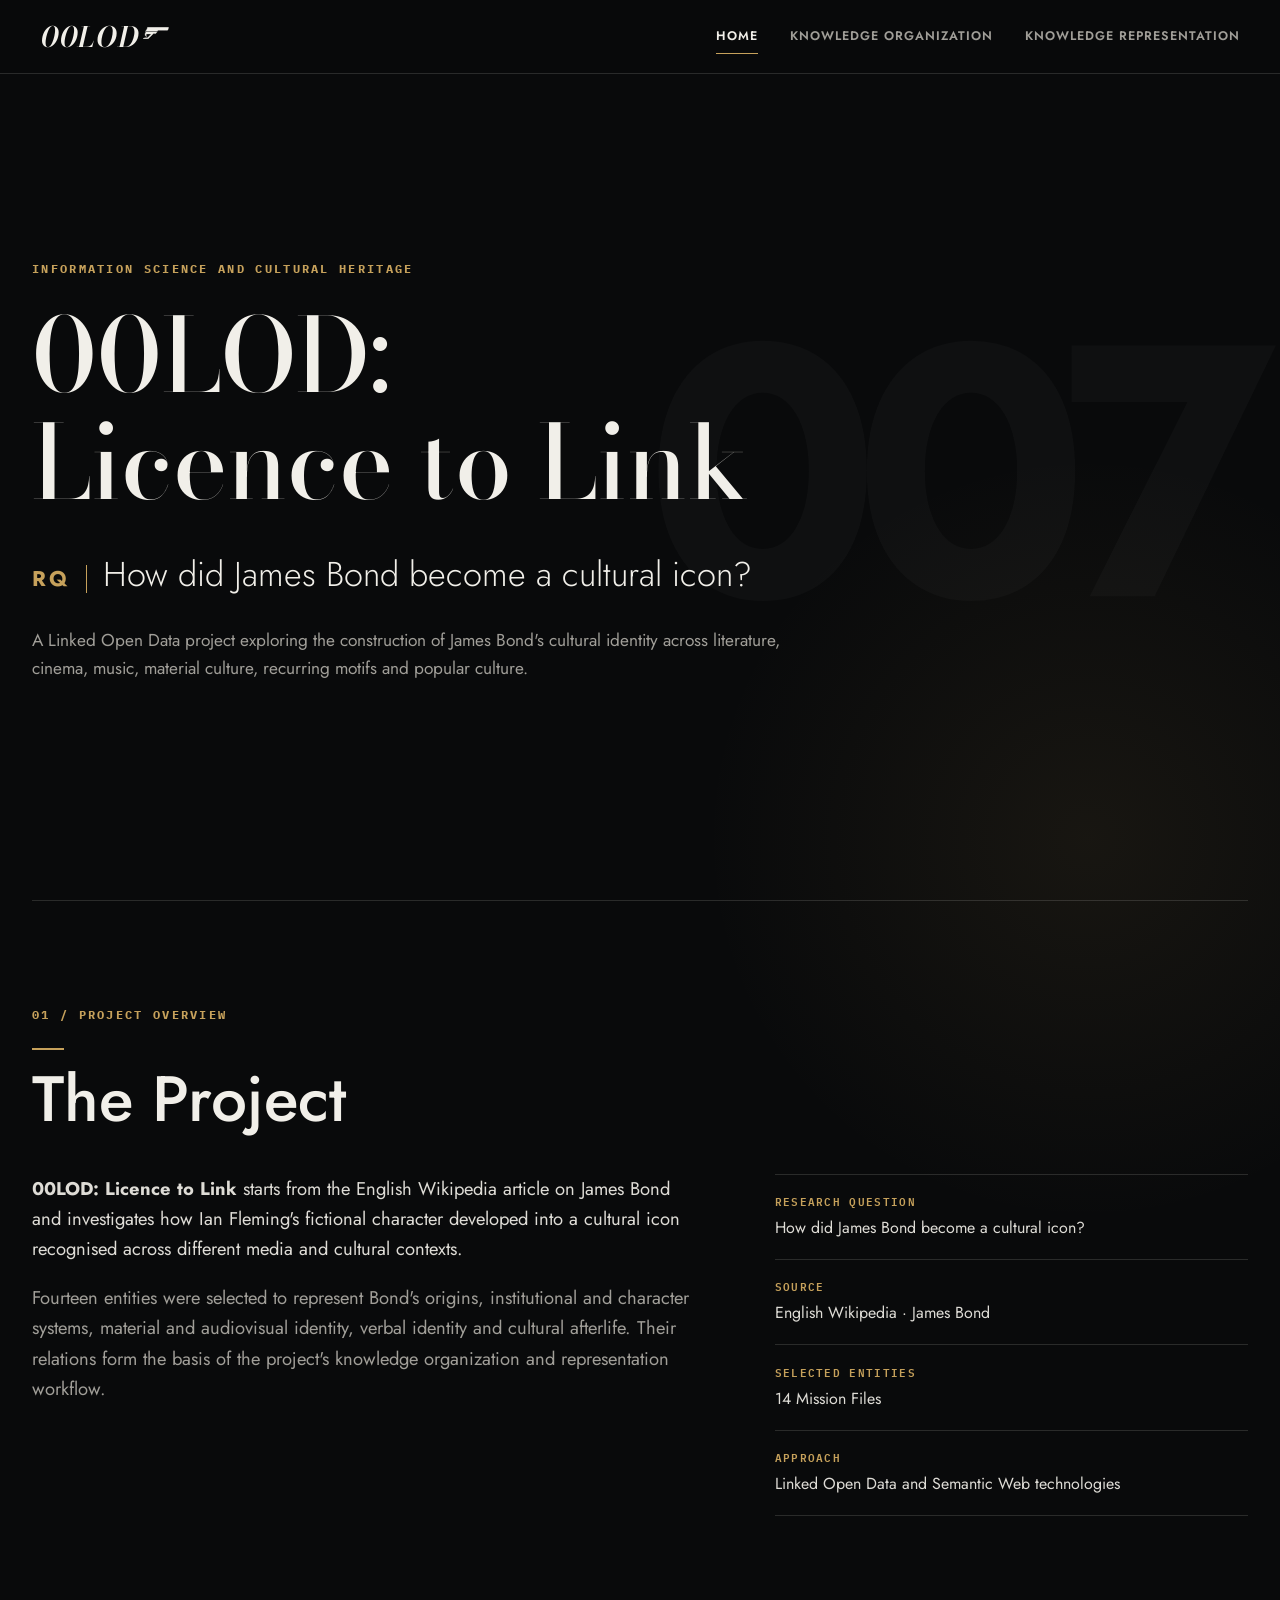
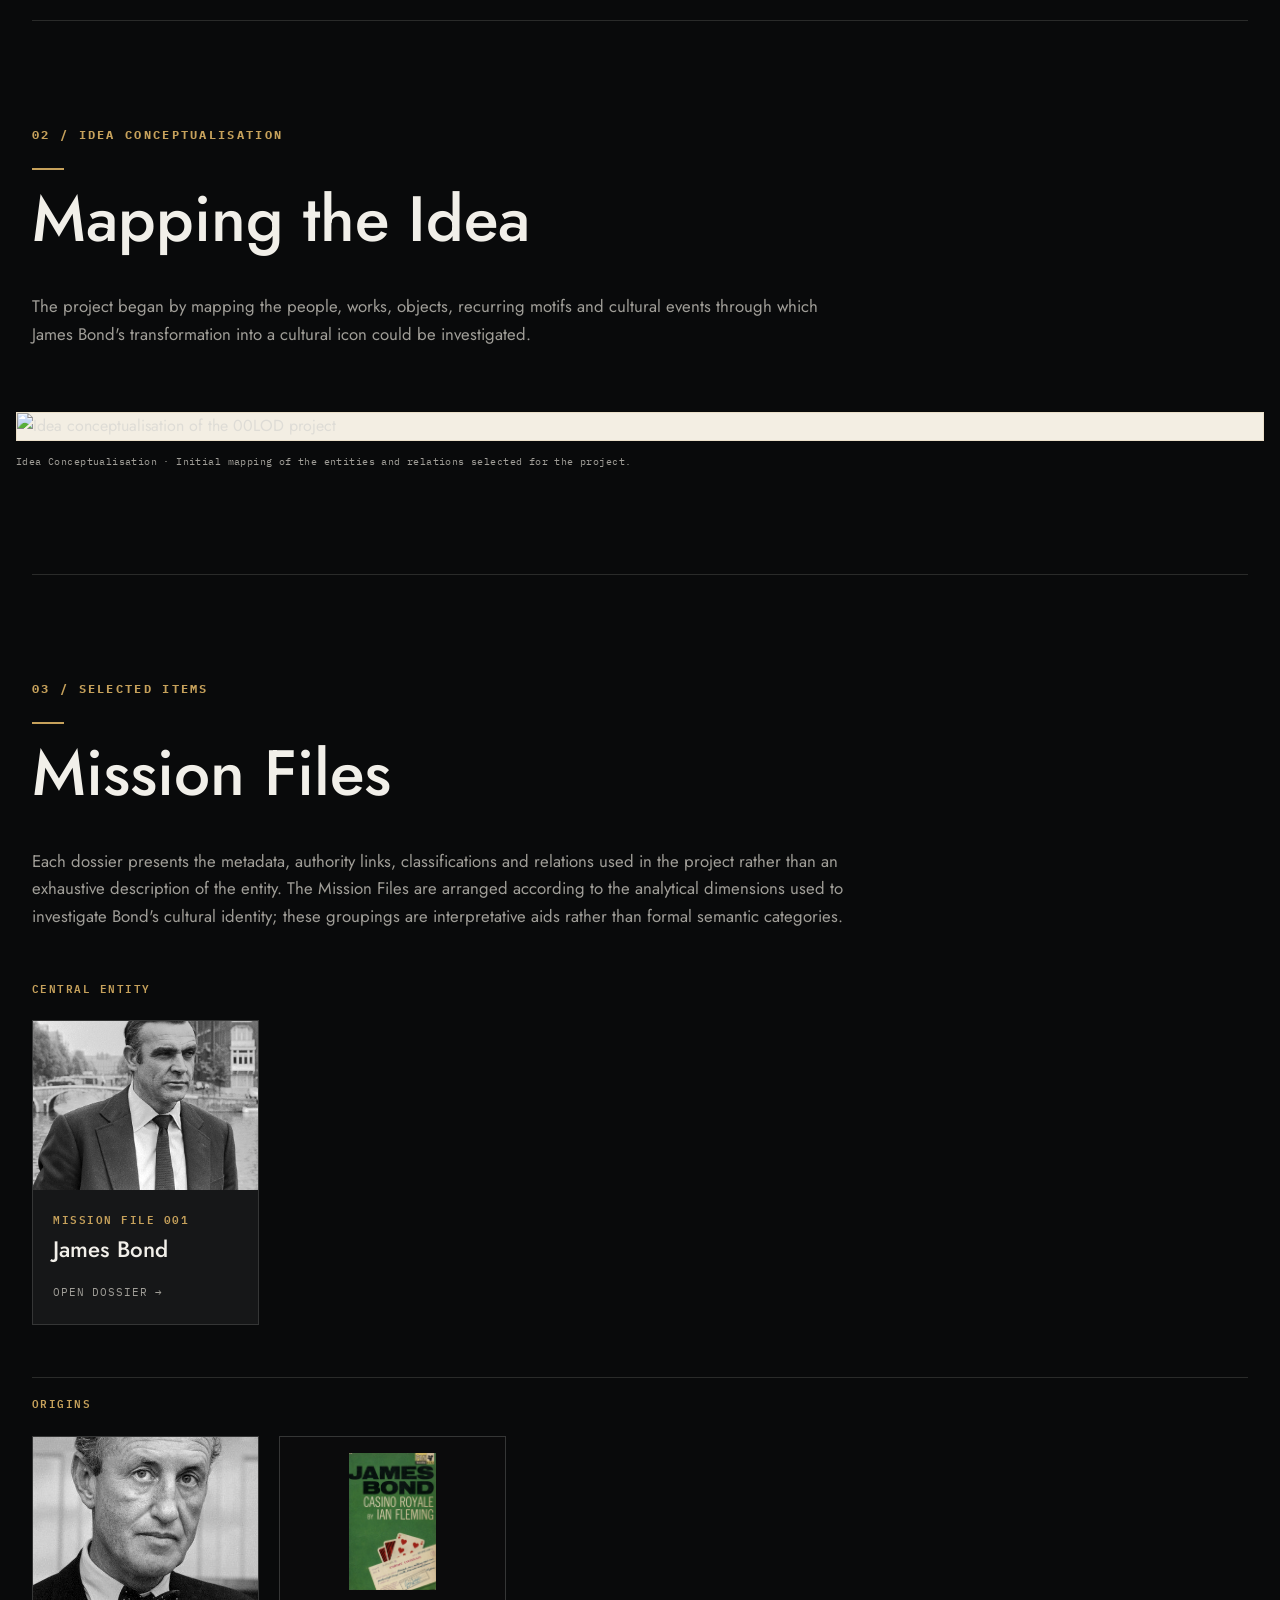
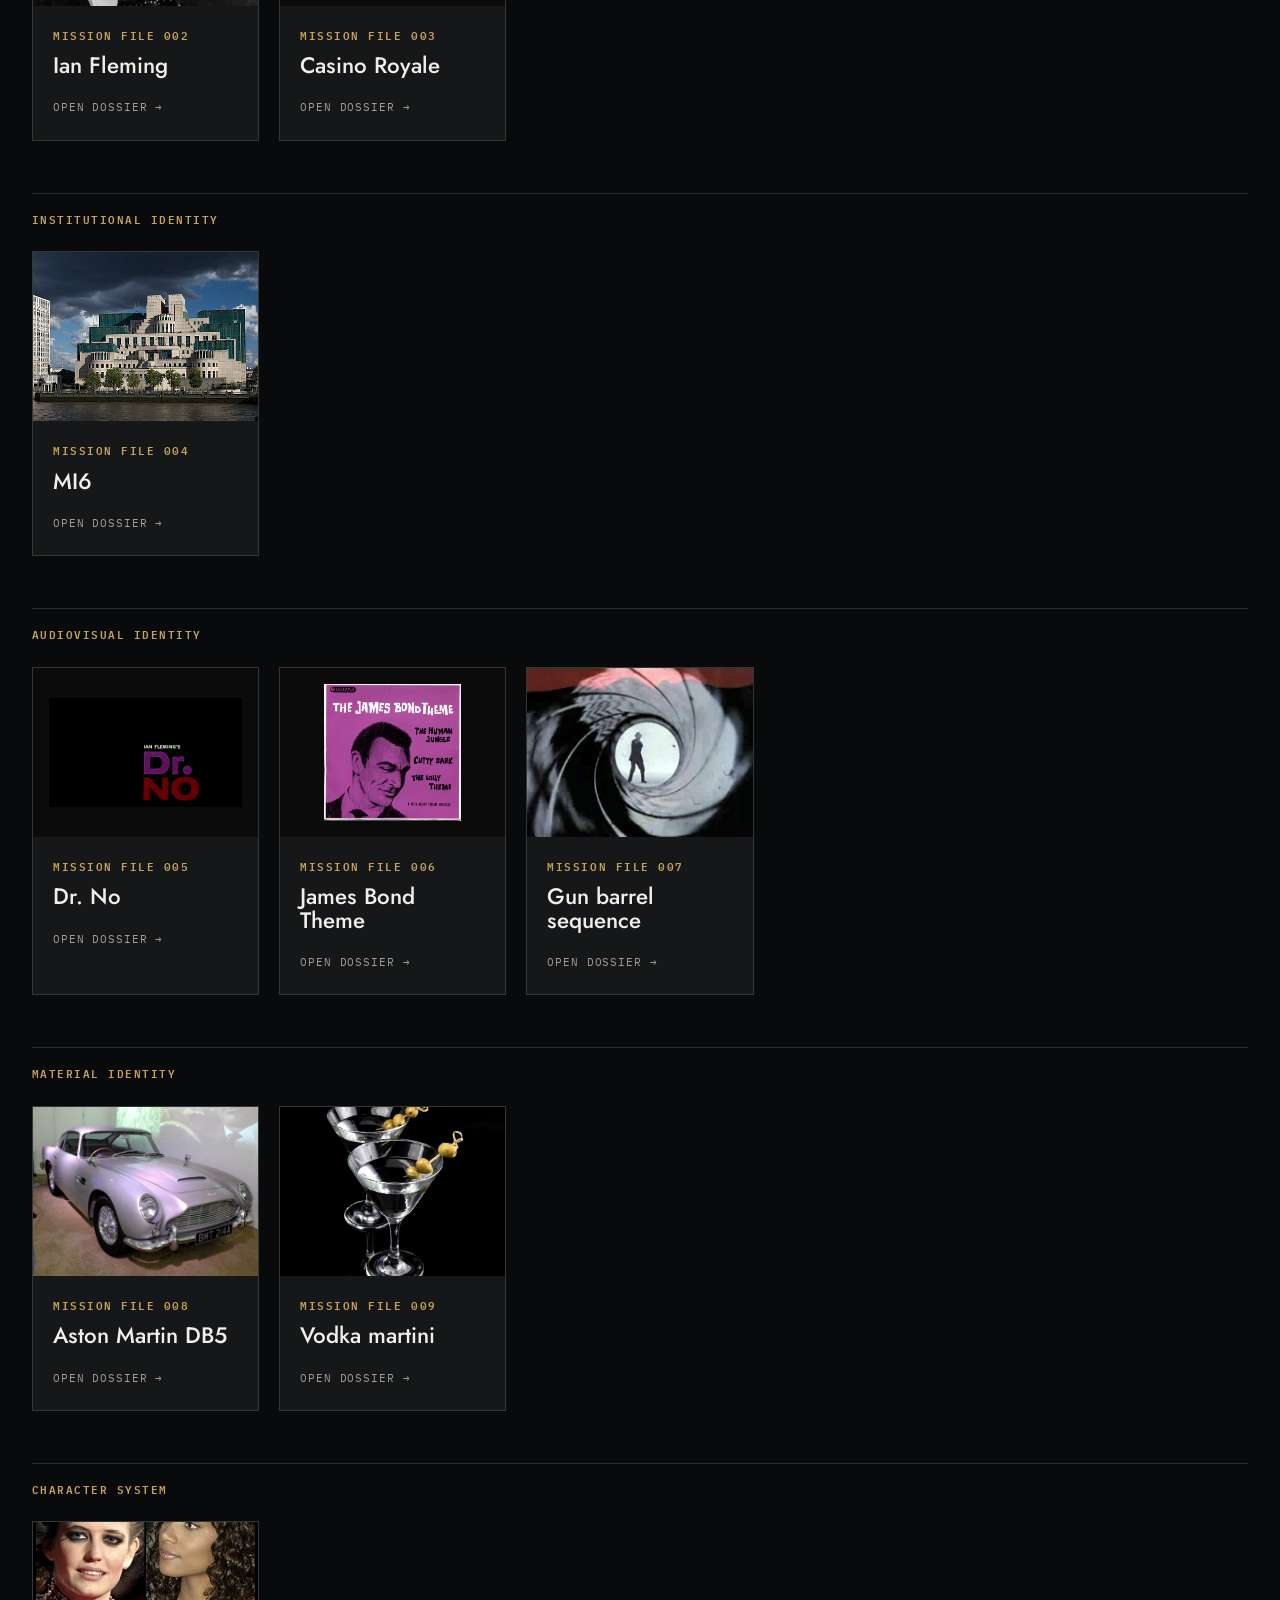
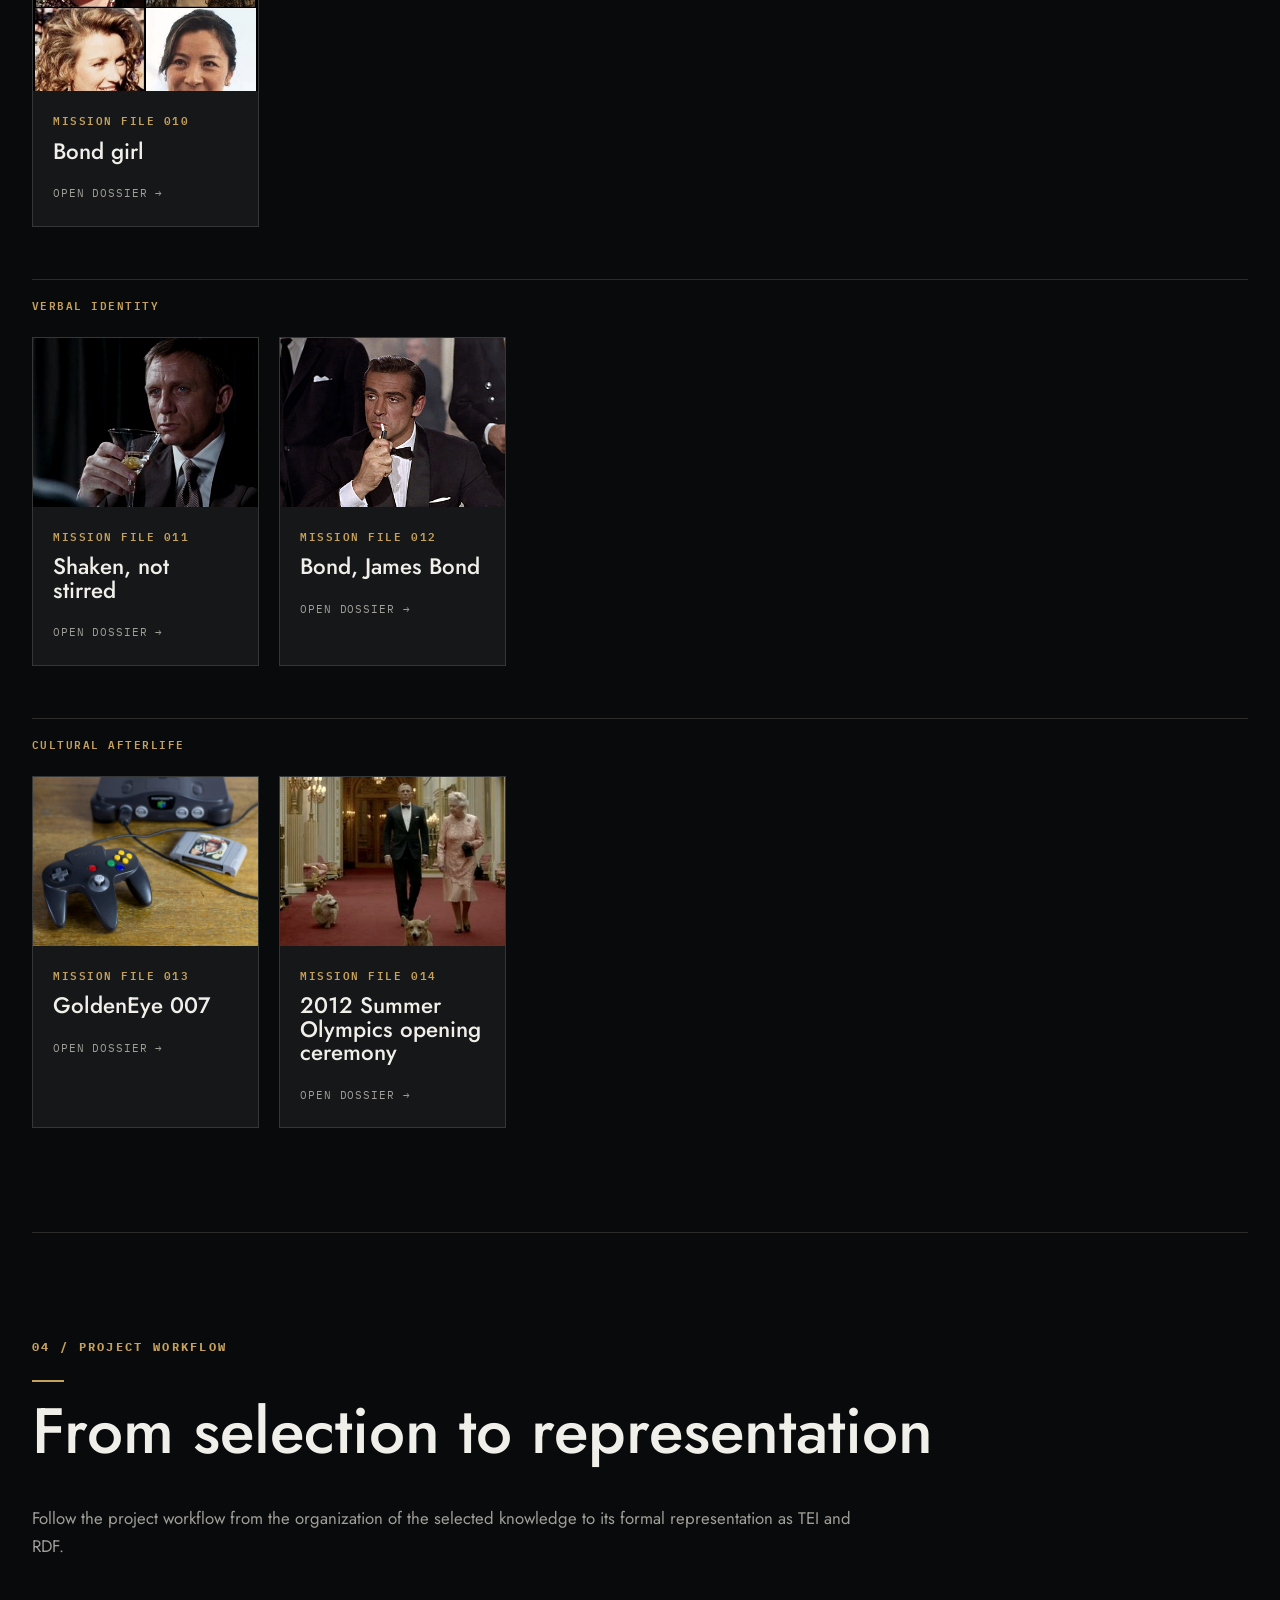
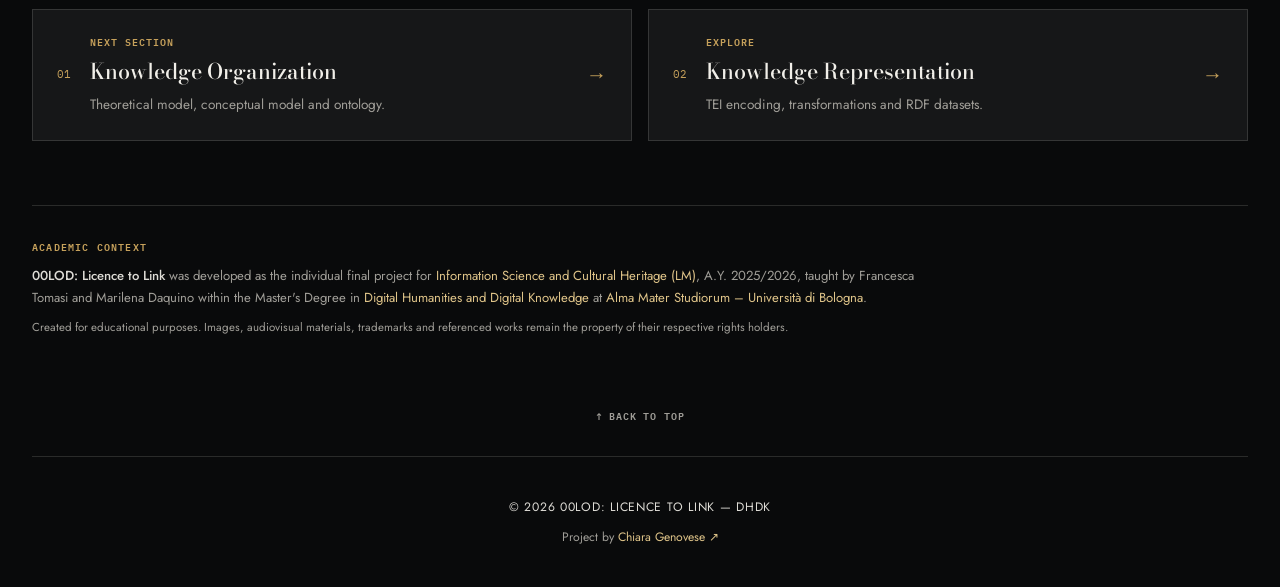
==== commit cc27db11: "Enhance knowledge organization page" ====
--- a/index.html
+++ b/index.html
@@ -134,10 +134,14 @@
 
             <p>
                 Each dossier presents the metadata, authority links, classifications and relations used in the project
-                rather than an exhaustive description of the entity.
+                rather than an exhaustive description of the entity. The Mission Files are arranged according to the
+                analytical dimensions used to investigate Bond's cultural identity; these groupings are interpretative
+                aids rather than formal semantic categories.
             </p>
 
             <div class="mission-grid">
+
+                <p class="mission-group">Central entity</p>
 
                 <a class="mission-card" href="#james_bond">
                     <img src="assets/img/items/JamesBond.jpg" alt="James Bond">
@@ -148,6 +152,9 @@
                     </div>
                 </a>
 
+
+                <p class="mission-group">Origins</p>
+
                 <a class="mission-card" href="#ian_fleming">
                     <img src="assets/img/items/fleming.png" alt="Ian Fleming">
                     <div class="mission-card-content">
@@ -166,6 +173,9 @@
                     </div>
                 </a>
 
+
+                <p class="mission-group">Institutional identity</p>
+
                 <a class="mission-card" href="#mi6">
                     <img src="assets/img/items/MI6.png" alt="MI6">
                     <div class="mission-card-content">
@@ -175,6 +185,8 @@
                     </div>
                 </a>
 
+                <p class="mission-group">Audiovisual identity</p>
+
                 <a class="mission-card" href="#dr_no">
                     <img class="contain" src="assets/img/items/drNo.jpg" alt="Dr. No">
                     <div class="mission-card-content">
@@ -202,6 +214,9 @@
                     </div>
                 </a>
 
+
+                <p class="mission-group">Material identity</p>
+
                 <a class="mission-card" href="#aston_martin_db5">
                     <img src="assets/img/items/astonMartin.jpg" alt="Aston Martin DB5">
                     <div class="mission-card-content">
@@ -220,6 +235,9 @@
                     </div>
                 </a>
 
+
+                <p class="mission-group">Character system</p>
+
                 <a class="mission-card" href="#bond_girl">
                     <img src="assets/img/items/girls.png" alt="Bond girl">
                     <div class="mission-card-content">
@@ -229,6 +247,9 @@
                     </div>
                 </a>
 
+
+                <p class="mission-group">Verbal identity</p>
+
                 <a class="mission-card" href="#shaken_not_stirred">
                     <img src="assets/img/items/catchphraseMartini.png" alt="Shaken, not stirred">
                     <div class="mission-card-content">
@@ -246,6 +267,9 @@
                         <span class="open-dossier">Open dossier →</span>
                     </div>
                 </a>
+
+
+                <p class="mission-group">Cultural afterlife</p>
 
                 <a class="mission-card" href="#goldeneye_007">
                     <img src="assets/img/items/videogame.jpg" alt="GoldenEye 007">
--- a/assets/css/style.css
+++ b/assets/css/style.css
@@ -510,6 +510,31 @@
     margin-top: 3rem;
 }
 
+.mission-group {
+    grid-column: 1 / -1;
+
+    margin: 2rem 0 0.25rem;
+    padding-top: 1rem;
+
+    border-top: 1px solid var(--border);
+
+    color: var(--gold);
+
+    font-family: "IBM Plex Mono", Consolas, monospace;
+    font-size: 0.66rem;
+    font-weight: 600;
+
+    letter-spacing: 0.14em;
+    text-transform: uppercase;
+}
+
+.mission-group:first-child {
+    margin-top: 0;
+    padding-top: 0;
+
+    border-top: 0;
+}
+
 .mission-card {
     display: block;
     height: 100%;
@@ -1097,9 +1122,186 @@
 .visualisation-caption {
     margin-top: 1rem;
 
+    color: #777168;
+
+    font-size: 0.82rem;
+}
+
+.visualisation + h3 {
+    margin-top: 4rem;
+}
+
+/* ---------------------------------
+   Model zoom
+---------------------------------- */
+
+.model-toolbar {
+    display: flex;
+    justify-content: flex-end;
+    align-items: center;
+
+    gap: 0.5rem;
+
+    margin-bottom: 1rem;
+}
+
+.model-toolbar button {
+    min-width: 2.4rem;
+    height: 2.2rem;
+
+    padding: 0 0.75rem;
+
+    background: transparent;
+
+    border: 1px solid rgba(9, 10, 11, 0.18);
+
+    color: var(--gold-dark);
+
+    font-family: "IBM Plex Mono", Consolas, monospace;
+    font-size: 0.68rem;
+    font-weight: 600;
+
+    cursor: pointer;
+
+    transition:
+        background 0.2s ease,
+        border-color 0.2s ease;
+}
+
+.model-toolbar button:hover:not(:disabled) {
+    background: rgba(143, 113, 57, 0.08);
+    border-color: rgba(143, 113, 57, 0.5);
+}
+
+.model-toolbar button:disabled {
+    opacity: 0.35;
+    cursor: default;
+}
+
+.model-zoom-value {
+    min-width: 3.5rem;
+
+    color: var(--gold-dark);
+
+    font-family: "IBM Plex Mono", Consolas, monospace;
+    font-size: 0.68rem;
+
+    text-align: center;
+}
+
+.model-viewport {
+    max-height: 78vh;
+
+    overflow: auto;
+
+    overscroll-behavior: contain;
+}
+
+.model-viewport .model-zoom-image {
+    width: var(--model-zoom, 100%);
+    max-width: none;
+
+    margin: 0;
+}
+
+
+/* ---------------------------------
+   File previews
+---------------------------------- */
+
+.file-preview {
+    margin-top: 2.5rem;
+
+    background: var(--surface);
+
+    border: 1px solid var(--border);
+}
+
+.file-preview summary {
+    display: grid;
+    grid-template-columns: 1fr auto auto;
+    align-items: center;
+
+    gap: 1rem;
+
+    padding: 1rem 1.25rem;
+
+    color: var(--text);
+
+    font-family: "IBM Plex Mono", Consolas, monospace;
+    font-size: 0.72rem;
+
+    cursor: pointer;
+
+    list-style: none;
+}
+
+.file-preview summary::-webkit-details-marker {
+    display: none;
+}
+
+.file-preview summary::after {
+    content: "+";
+
+    color: var(--gold);
+
+    font-size: 1rem;
+}
+
+.file-preview[open] summary::after {
+    content: "−";
+}
+
+.file-preview summary span:last-of-type {
     color: var(--muted);
 
-    font-size: 0.82rem;
+    font-size: 0.62rem;
+
+    letter-spacing: 0.08em;
+    text-transform: uppercase;
+}
+
+.file-preview pre {
+    max-height: 30rem;
+
+    margin: 0;
+
+    overflow: auto;
+
+    border-right: 0;
+    border-left: 0;
+}
+
+.file-preview-actions {
+    display: flex;
+    flex-wrap: wrap;
+
+    gap: 1rem;
+
+    padding: 1rem 1.25rem;
+}
+
+.file-preview-actions a {
+    color: var(--gold-light);
+
+    font-family: "IBM Plex Mono", Consolas, monospace;
+    font-size: 0.66rem;
+    font-weight: 600;
+
+    letter-spacing: 0.06em;
+    text-decoration: none;
+    text-transform: uppercase;
+}
+
+.file-preview-actions a:hover {
+    color: var(--white);
+}
+
+
+/* Space between ontology preview and next-page card */
+
+.file-preview + .continue-card {
+    margin-top: 3rem;
 }
 
 
@@ -1314,6 +1516,26 @@
     background: rgba(241, 239, 233, 0.025);
 }
 
+#conceptual-model th,
+#conceptual-model td {
+    vertical-align: top;
+}
+
+#conceptual-model th:nth-child(1),
+#conceptual-model td:nth-child(1) {
+    width: 22%;
+}
+
+#conceptual-model th:nth-child(2),
+#conceptual-model td:nth-child(2) {
+    width: 26%;
+}
+
+#conceptual-model th:nth-child(3),
+#conceptual-model td:nth-child(3) {
+    width: 52%;
+}
+
 /* ---------------------------------
    Academic context
 ---------------------------------- */
@@ -1594,6 +1816,23 @@
 
     .idea-map figcaption {
         padding: 0 0.5rem;
+    }
+
+    .model-toolbar {
+        justify-content: center;
+        flex-wrap: wrap;
+    }
+
+    .model-viewport {
+        max-height: 68vh;
+    }
+
+    .file-preview summary {
+        grid-template-columns: 1fr auto;
+    }
+
+    .file-preview summary span:last-of-type {
+        display: none;
     }
 }
 
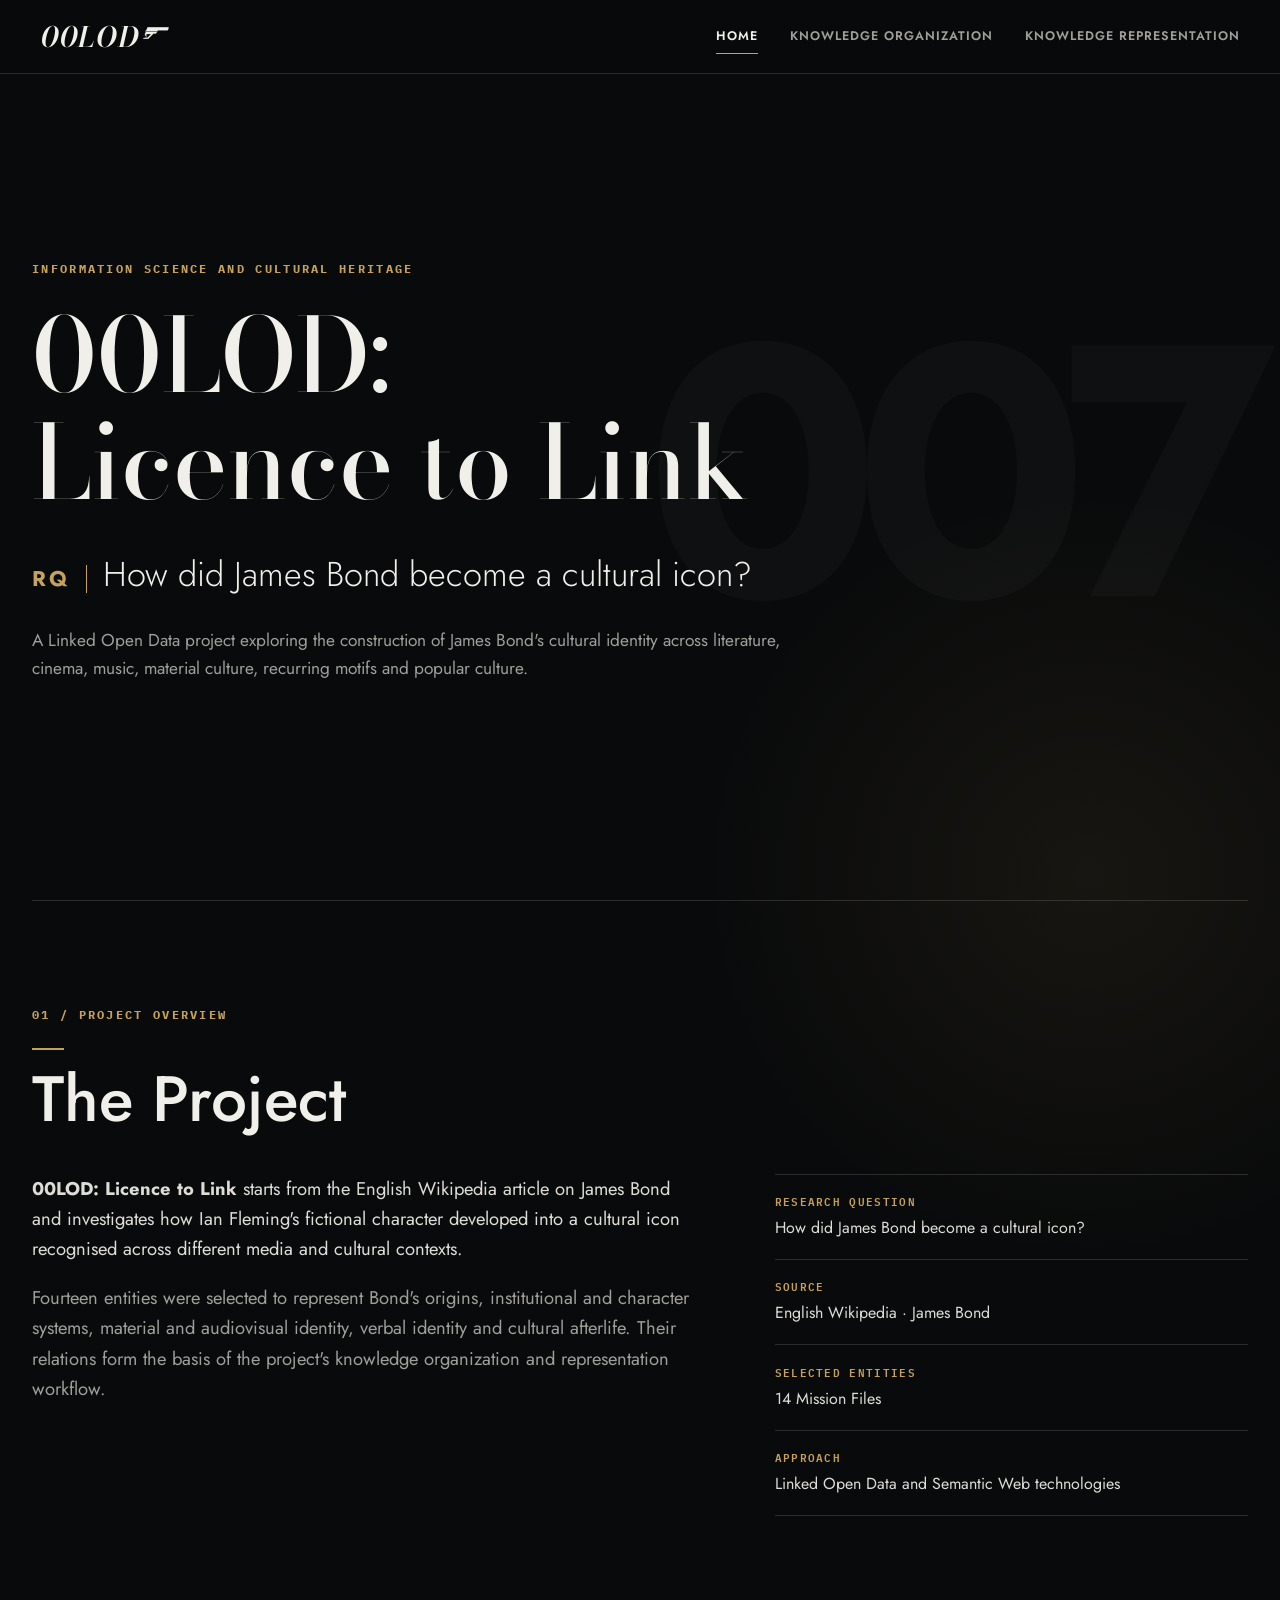
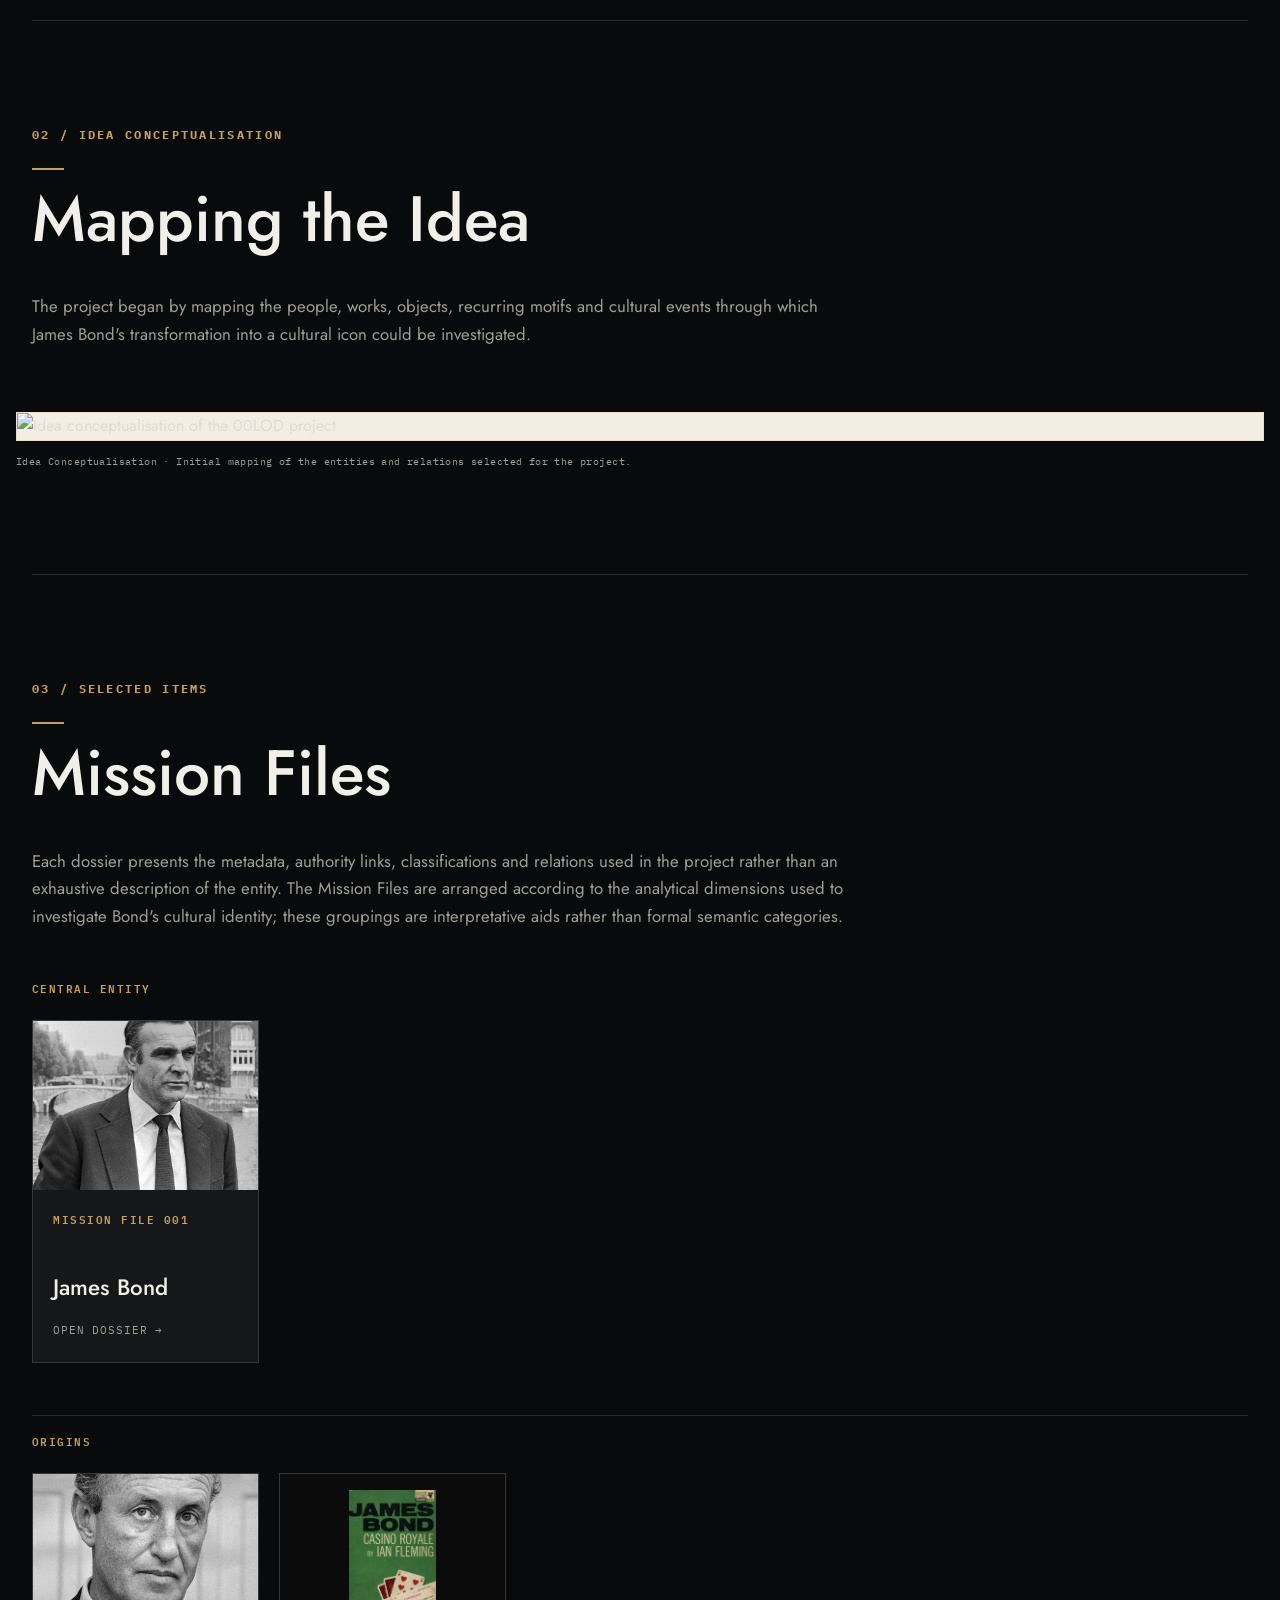
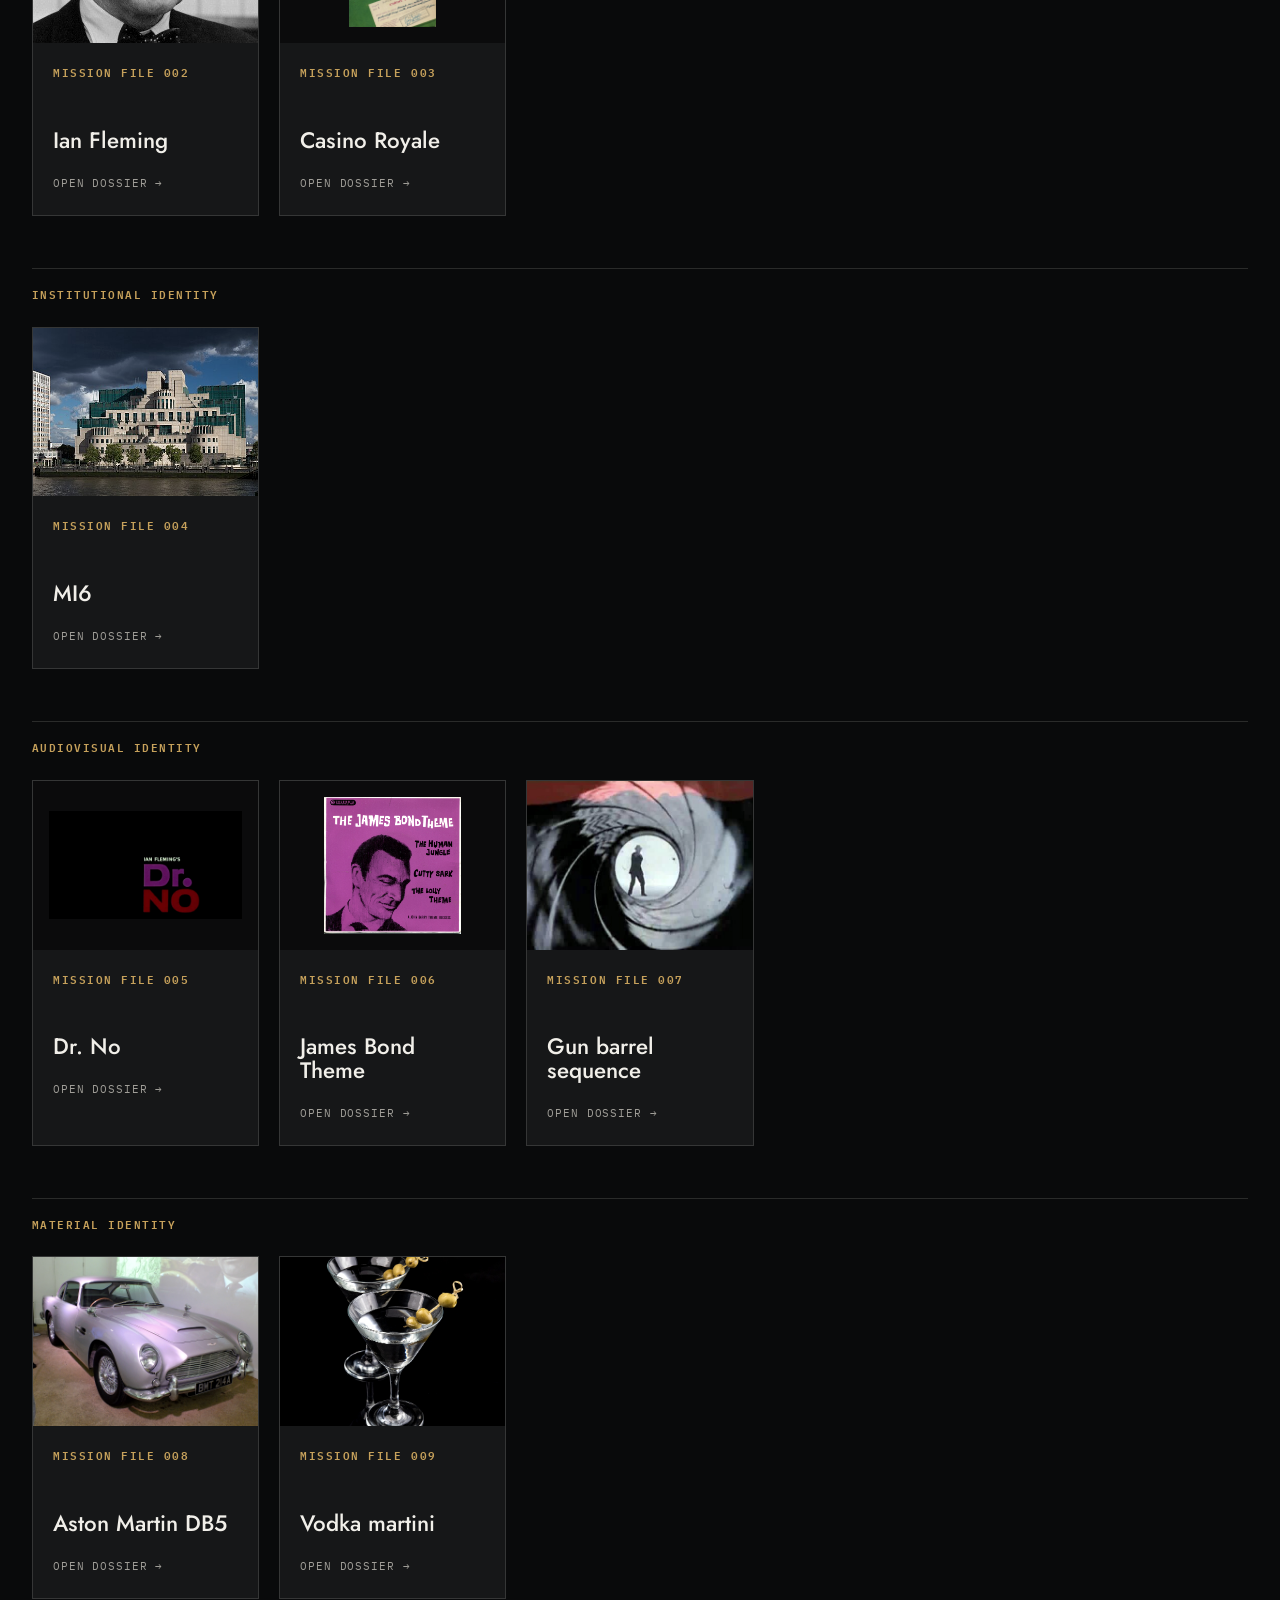
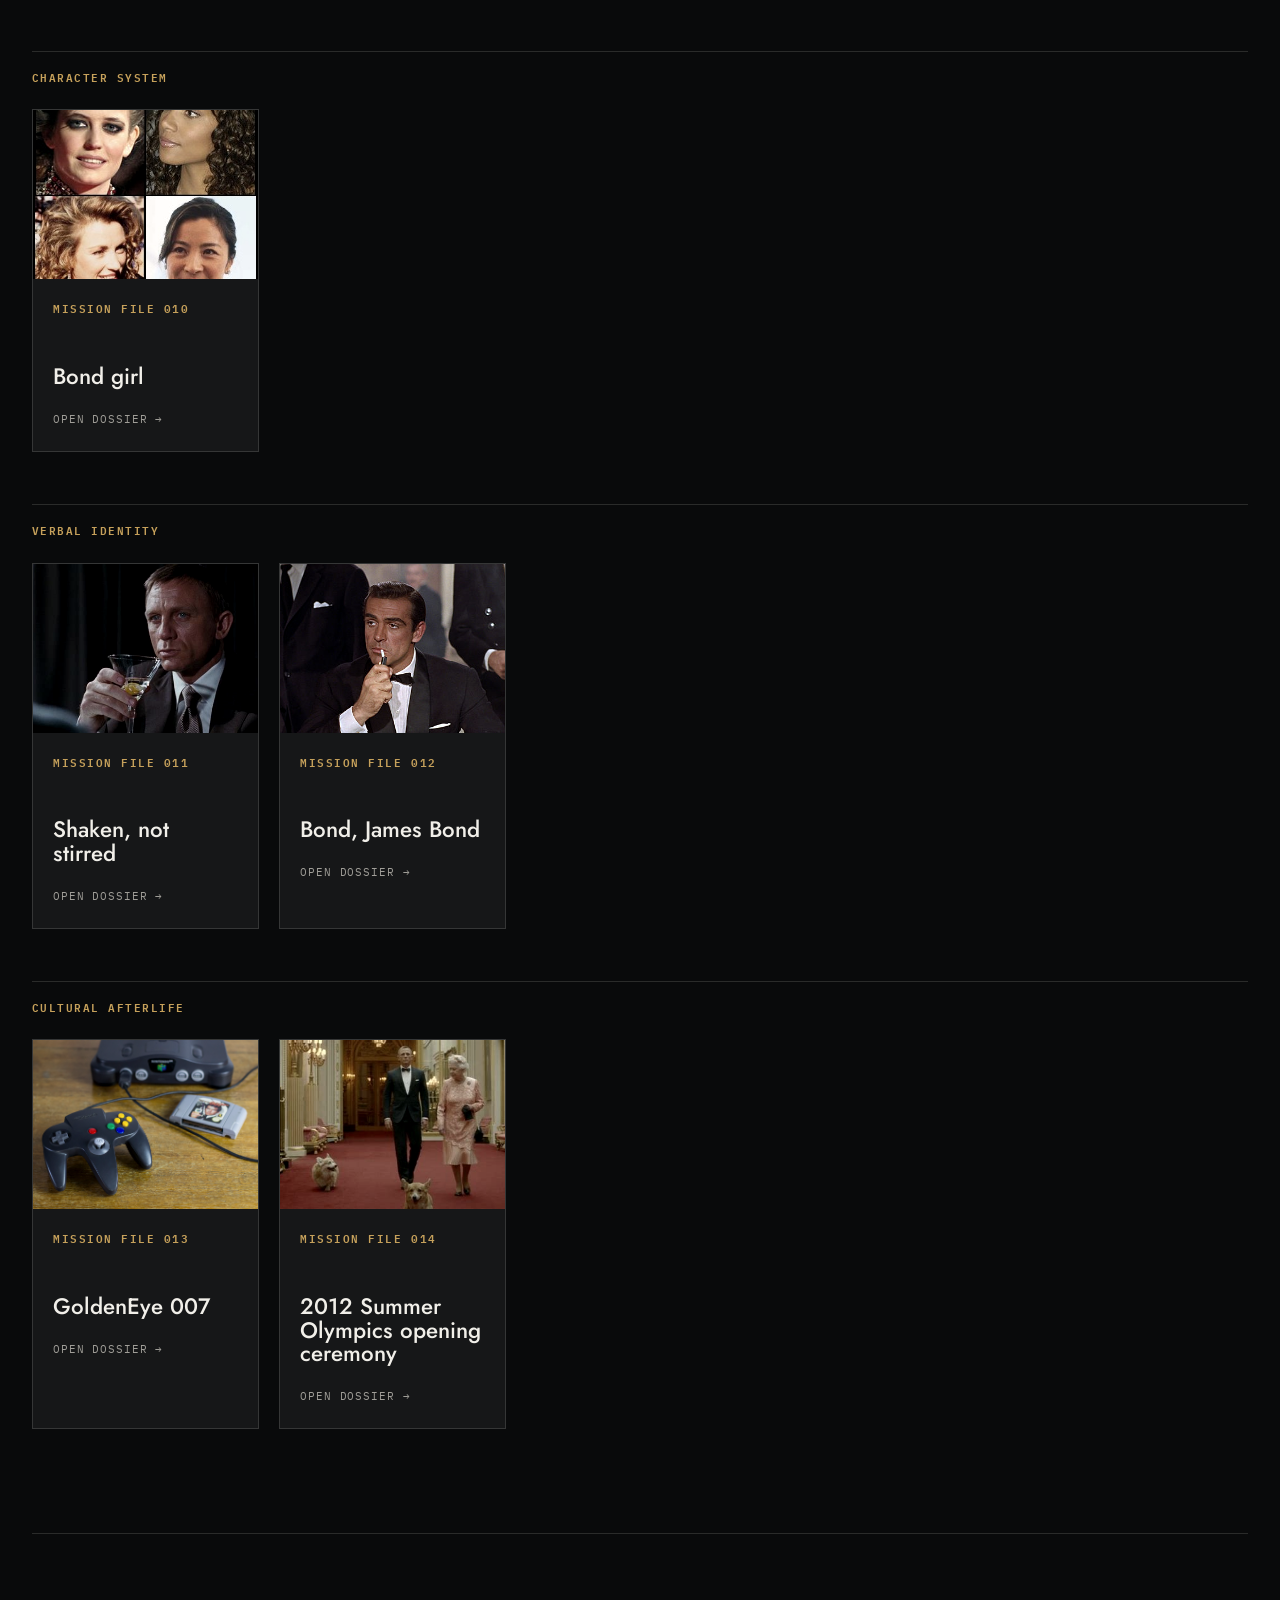
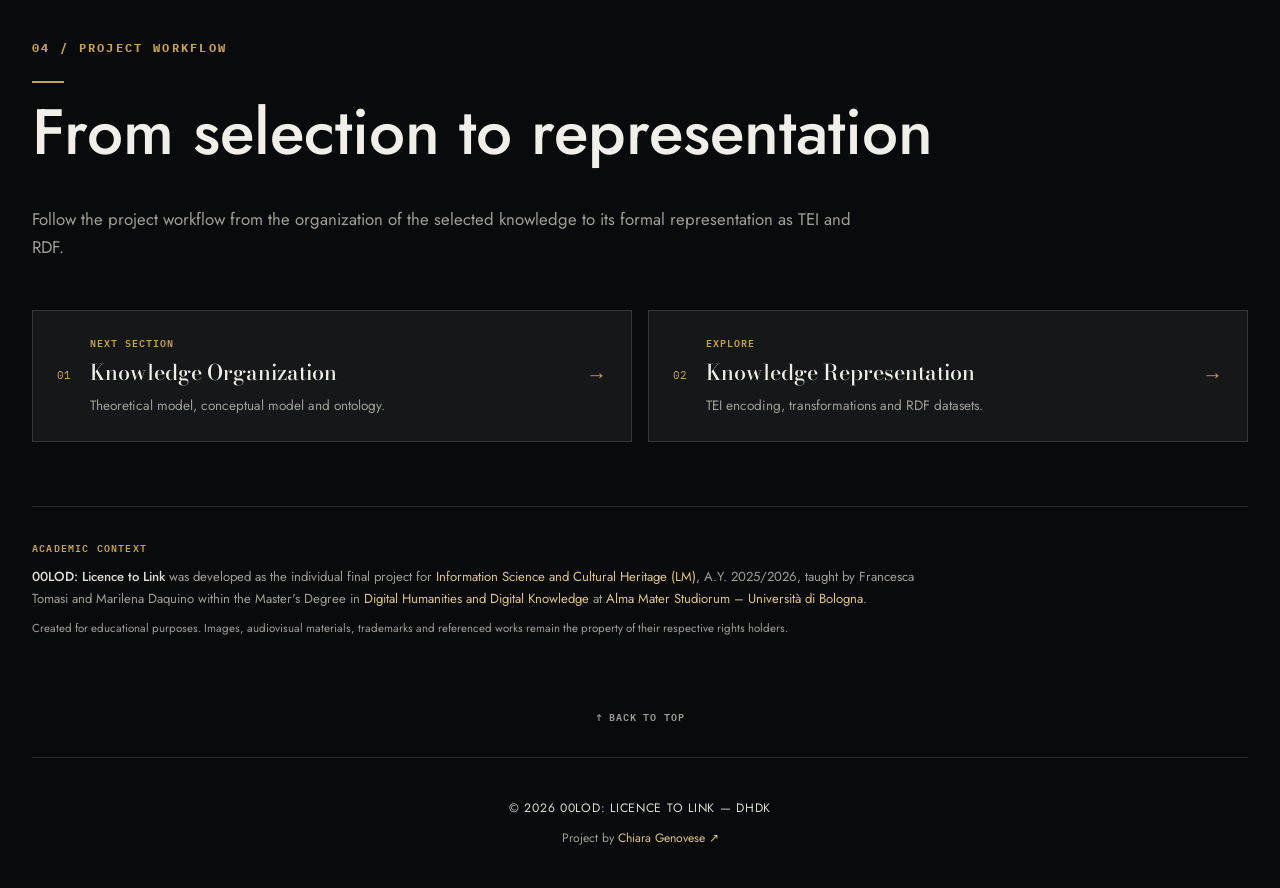
==== commit f8077660: "Add favicon link to HTML pages" ====
--- a/index.html
+++ b/index.html
@@ -6,6 +6,7 @@
     <meta charset="UTF-8">
     <meta name="viewport" content="width=device-width, initial-scale=1.0">
     <title>00LOD: Licence to Link</title>
+    <link rel="icon" href="assets/img/logo.svg" type="image/svg+xml">
 
     <!-- Google Fonts -->
     <link rel="preconnect" href="https://fonts.googleapis.com">
--- a/assets/css/style.css
+++ b/assets/css/style.css
@@ -444,6 +444,10 @@
     background: var(--gold);
 }
 
+.section h3 {
+    margin-top: 3rem;
+    margin-bottom: 1.5rem;
+}
 
 /* ---------------------------------
    Project brief
@@ -1127,7 +1131,18 @@
     font-size: 0.82rem;
 }
 
-.visualisation + h3 {
+.visualisation-caption a {
+    color: var(--gold-dark);
+}
+
+.visualisation-caption a:hover {
+    color: #665027;
+}
+
+.file-preview + h3,
+.file-grid + h3,
+.visualisation + h3,
+.visualisation + p {
     margin-top: 4rem;
 }
 
@@ -1209,6 +1224,27 @@
    File previews
 ---------------------------------- */
 
+.file-grid {
+    display: grid;
+    grid-template-columns: repeat(2, minmax(0, 1fr));
+
+    gap: 1.25rem;
+
+    margin-top: 3rem;
+}
+
+.file-block {
+    min-width: 0;
+}
+
+.file-block h3 {
+    margin-top: 0;
+}
+
+.file-block .file-preview {
+    margin-top: 1.5rem;
+}
+
 .file-preview {
     margin-top: 2.5rem;
 
@@ -1297,13 +1333,177 @@
     color: var(--white);
 }
 
-
-/* Space between ontology preview and next-page card */
-
-.file-preview + .continue-card {
-    margin-top: 3rem;
-}
-
+/* ---------------------------------
+   CSV preview
+---------------------------------- */
+
+.csv-table-wrapper {
+    max-height: 30rem;
+
+    overflow: auto;
+
+    border-top: 1px solid var(--border);
+    border-bottom: 1px solid var(--border);
+}
+
+.csv-table {
+    width: max-content;
+    min-width: 100%;
+
+    margin: 0;
+
+    border-collapse: collapse;
+
+    font-family: "IBM Plex Mono", Consolas, monospace;
+    font-size: 0.76rem;
+}
+
+.csv-table th,
+.csv-table td {
+    padding: 0.75rem 1rem;
+
+    white-space: nowrap;
+
+    border-right: 1px solid var(--border);
+    border-bottom: 1px solid var(--border);
+}
+
+.csv-table th:last-child,
+.csv-table td:last-child {
+    border-right: 0;
+}
+
+.csv-table th {
+    position: sticky;
+    top: 0;
+    z-index: 1;
+
+    background: var(--surface-light);
+
+    color: var(--gold);
+
+    font-size: 0.66rem;
+    font-weight: 600;
+
+    letter-spacing: 0.06em;
+    text-transform: uppercase;
+}
+
+.csv-table td {
+    background: var(--surface);
+
+    color: var(--text);
+}
+
+.csv-table tbody tr:hover td {
+    background: var(--surface-light);
+}
+
+/* Give the CSV more room while it is being inspected */
+.file-block:has(.csv-preview[open]) {
+    grid-column: 1 / -1;
+}
+
+/* ---------------------------------
+   Generated HTML preview
+---------------------------------- */
+
+.html-preview {
+    display: block;
+
+    width: 100%;
+    height: 680px;
+
+    margin-top: 1.5rem;
+
+    background: #ffffff;
+
+    border: 1px solid rgba(198, 161, 91, 0.28);
+}
+
+/* ---------------------------------
+   Ontology access
+---------------------------------- */
+
+.ontology-vocabulary {
+    max-width: 900px;
+
+    margin: 2rem 0;
+
+    border-top: 1px solid var(--border);
+}
+
+.ontology-vocabulary-row {
+    display: grid;
+    grid-template-columns: 180px 1fr;
+
+    gap: 2rem;
+
+    padding: 1rem 0;
+
+    border-bottom: 1px solid var(--border);
+}
+
+.ontology-vocabulary-label {
+    color: var(--gold);
+
+    font-family: "IBM Plex Mono", Consolas, monospace;
+    font-size: 0.66rem;
+    font-weight: 600;
+
+    letter-spacing: 0.1em;
+    text-transform: uppercase;
+}
+
+.ontology-vocabulary-terms {
+    display: flex;
+    flex-wrap: wrap;
+
+    gap: 0.4rem 1.25rem;
+}
+
+.ontology-vocabulary-terms code {
+    color: var(--text);
+
+    font-size: 0.82rem;
+}
+
+.ontology-actions {
+    display: flex;
+    flex-wrap: wrap;
+
+    gap: 1rem;
+
+    margin: 1.5rem 0 3rem;
+}
+
+.ontology-actions a {
+    padding: 0.75rem 1rem;
+
+    border: 1px solid var(--border);
+
+    color: var(--gold-light);
+
+    font-family: "IBM Plex Mono", Consolas, monospace;
+    font-size: 0.66rem;
+    font-weight: 600;
+
+    letter-spacing: 0.06em;
+    text-decoration: none;
+    text-transform: uppercase;
+
+    transition:
+        background 0.2s ease,
+        border-color 0.2s ease,
+        color 0.2s ease;
+}
+
+.ontology-actions a:hover {
+    background: var(--surface);
+    border-color: var(--border-gold);
+
+    color: var(--white);
+}
 
 /* ---------------------------------
    Idea Conceptualisation
@@ -1397,6 +1597,7 @@
 }
 
 .continue-number {
+    grid-column: 1;
     color: var(--gold);
 
     font-family: "IBM Plex Mono", Consolas, monospace;
@@ -1404,6 +1605,7 @@
 }
 
 .continue-content {
+    grid-column: 2;
     display: flex;
     flex-direction: column;
 
@@ -1436,6 +1638,7 @@
 }
 
 .continue-arrow {
+    grid-column: 3;
     color: var(--gold);
 
     font-size: 1.3rem;
@@ -1445,6 +1648,11 @@
 
 .continue-card:hover .continue-arrow {
     transform: translateX(4px);
+}
+
+.page-links {
+    margin-top: 0;
+    margin-bottom: 6.5rem;
 }
 
 /* ---------------------------------
@@ -1777,6 +1985,10 @@
     .academic-context {
         width: min(calc(100% - 2rem), var(--max-width));
     }
+
+    .page-links {
+        margin-bottom: 4.5rem;
+    }
 }
 
 
@@ -1832,6 +2044,29 @@
     }
 
     .file-preview summary span:last-of-type {
+        display: none;
+    }
+
+    .ontology-vocabulary-row {
+        grid-template-columns: 1fr;
+
+        gap: 0.5rem;
+    }
+
+    .file-grid,
+    .continue-grid {
+        grid-template-columns: 1fr;
+    }
+
+    .html-preview {
+        height: 560px;
+    }
+
+    .html-output summary {
+        grid-template-columns: 1fr auto;
+    }
+
+    .html-output summary span:last-of-type {
         display: none;
     }
 }
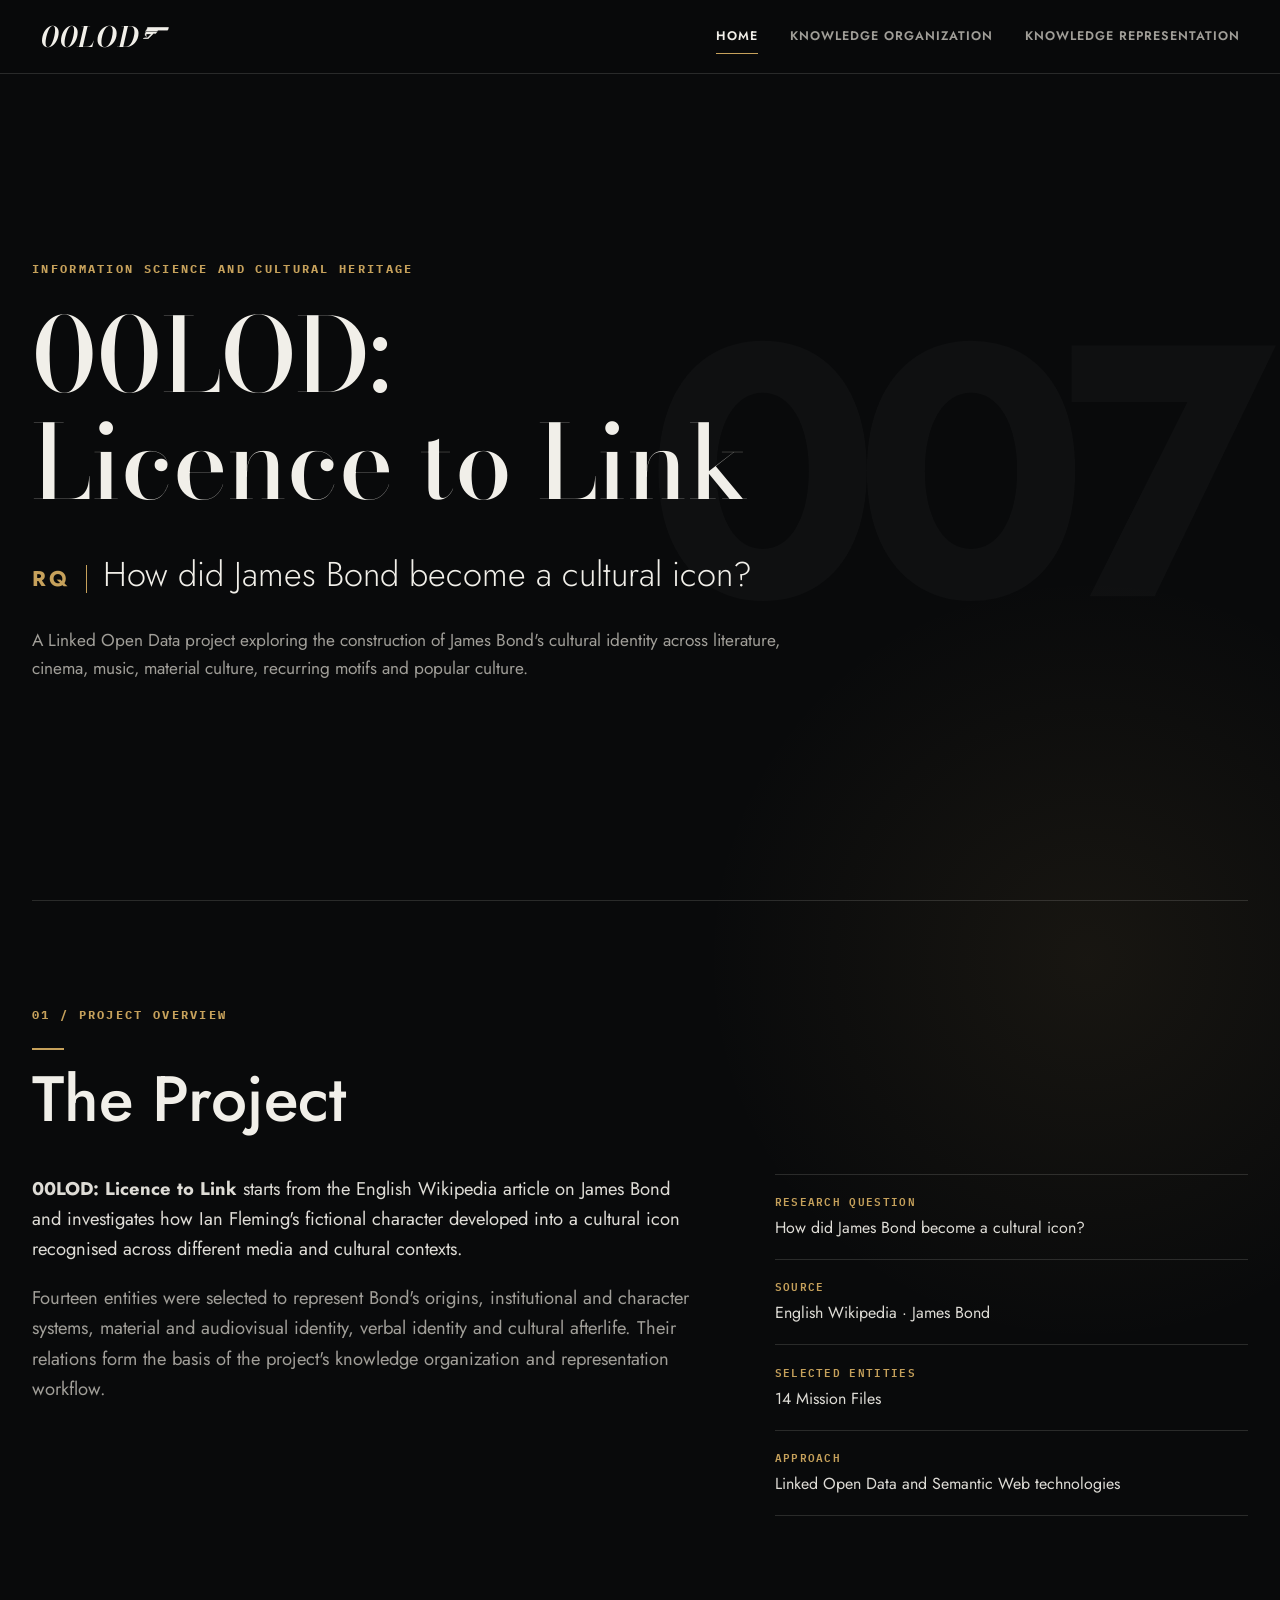
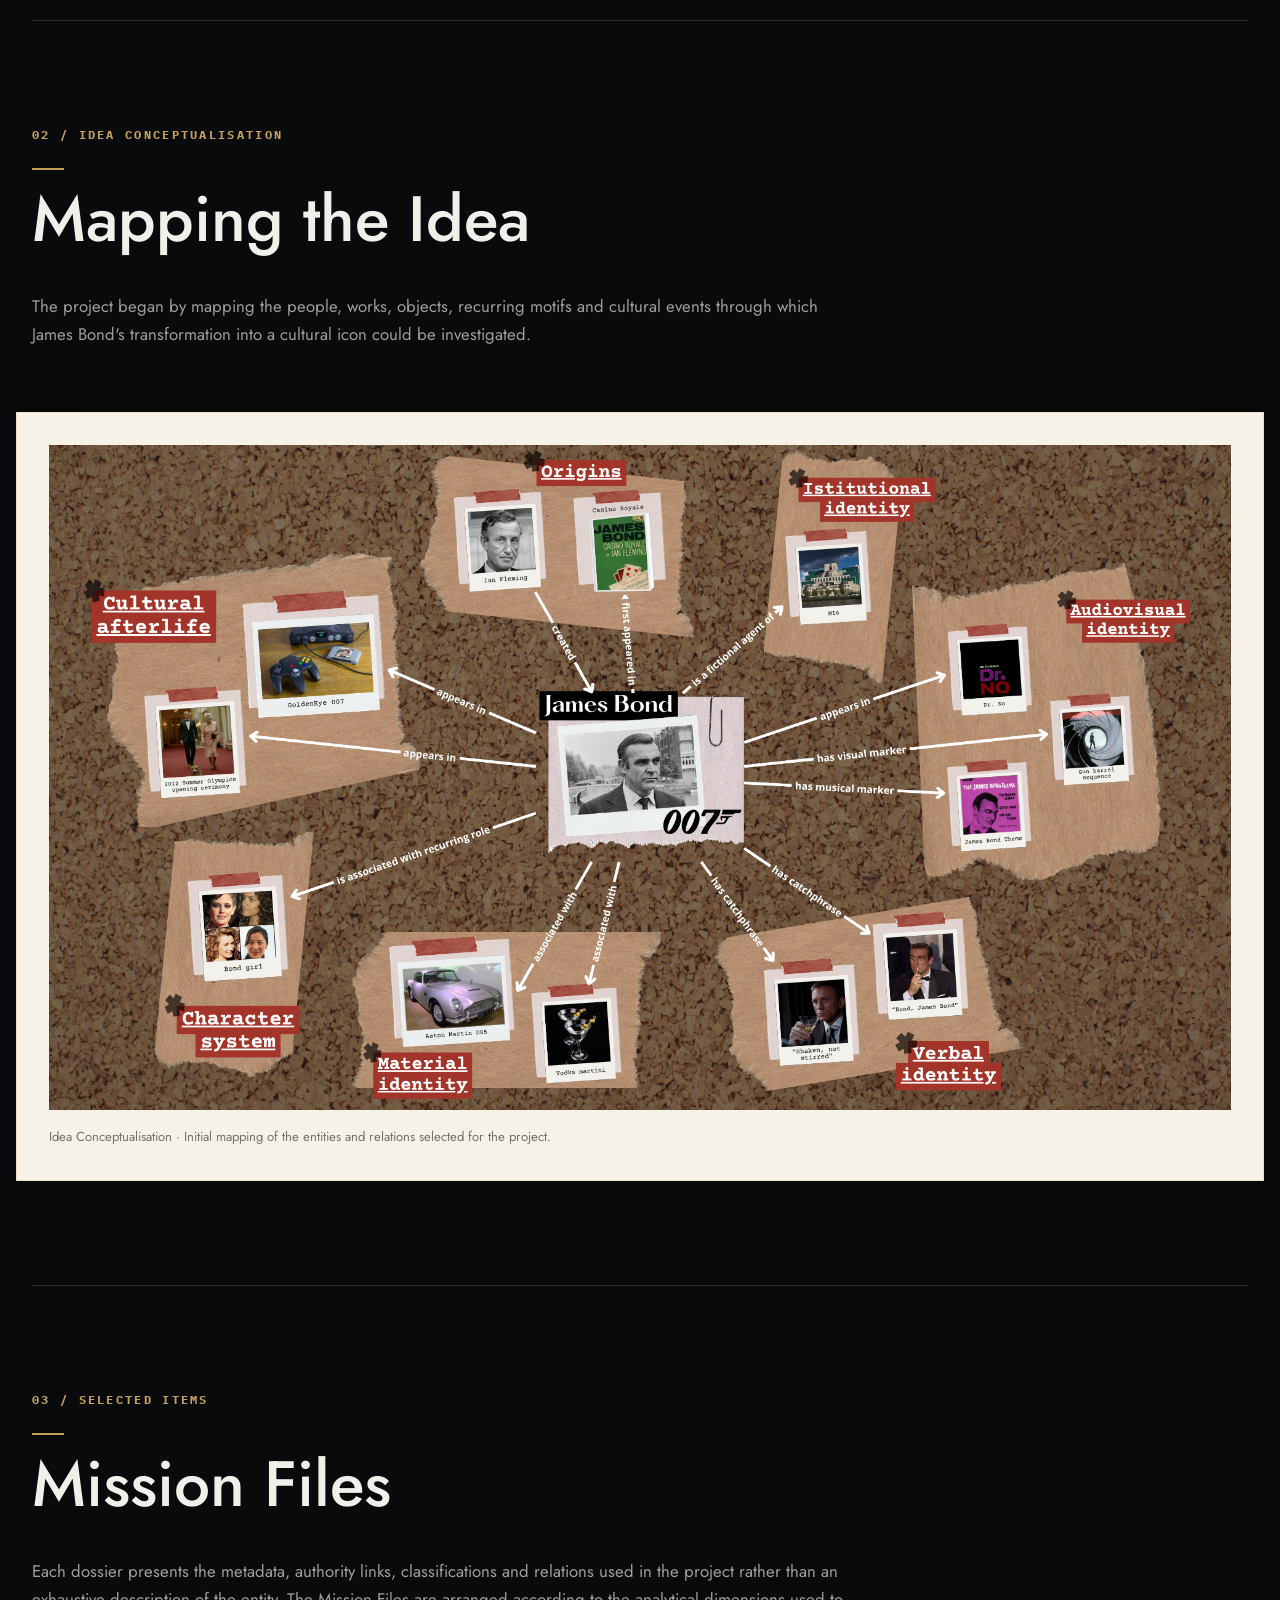
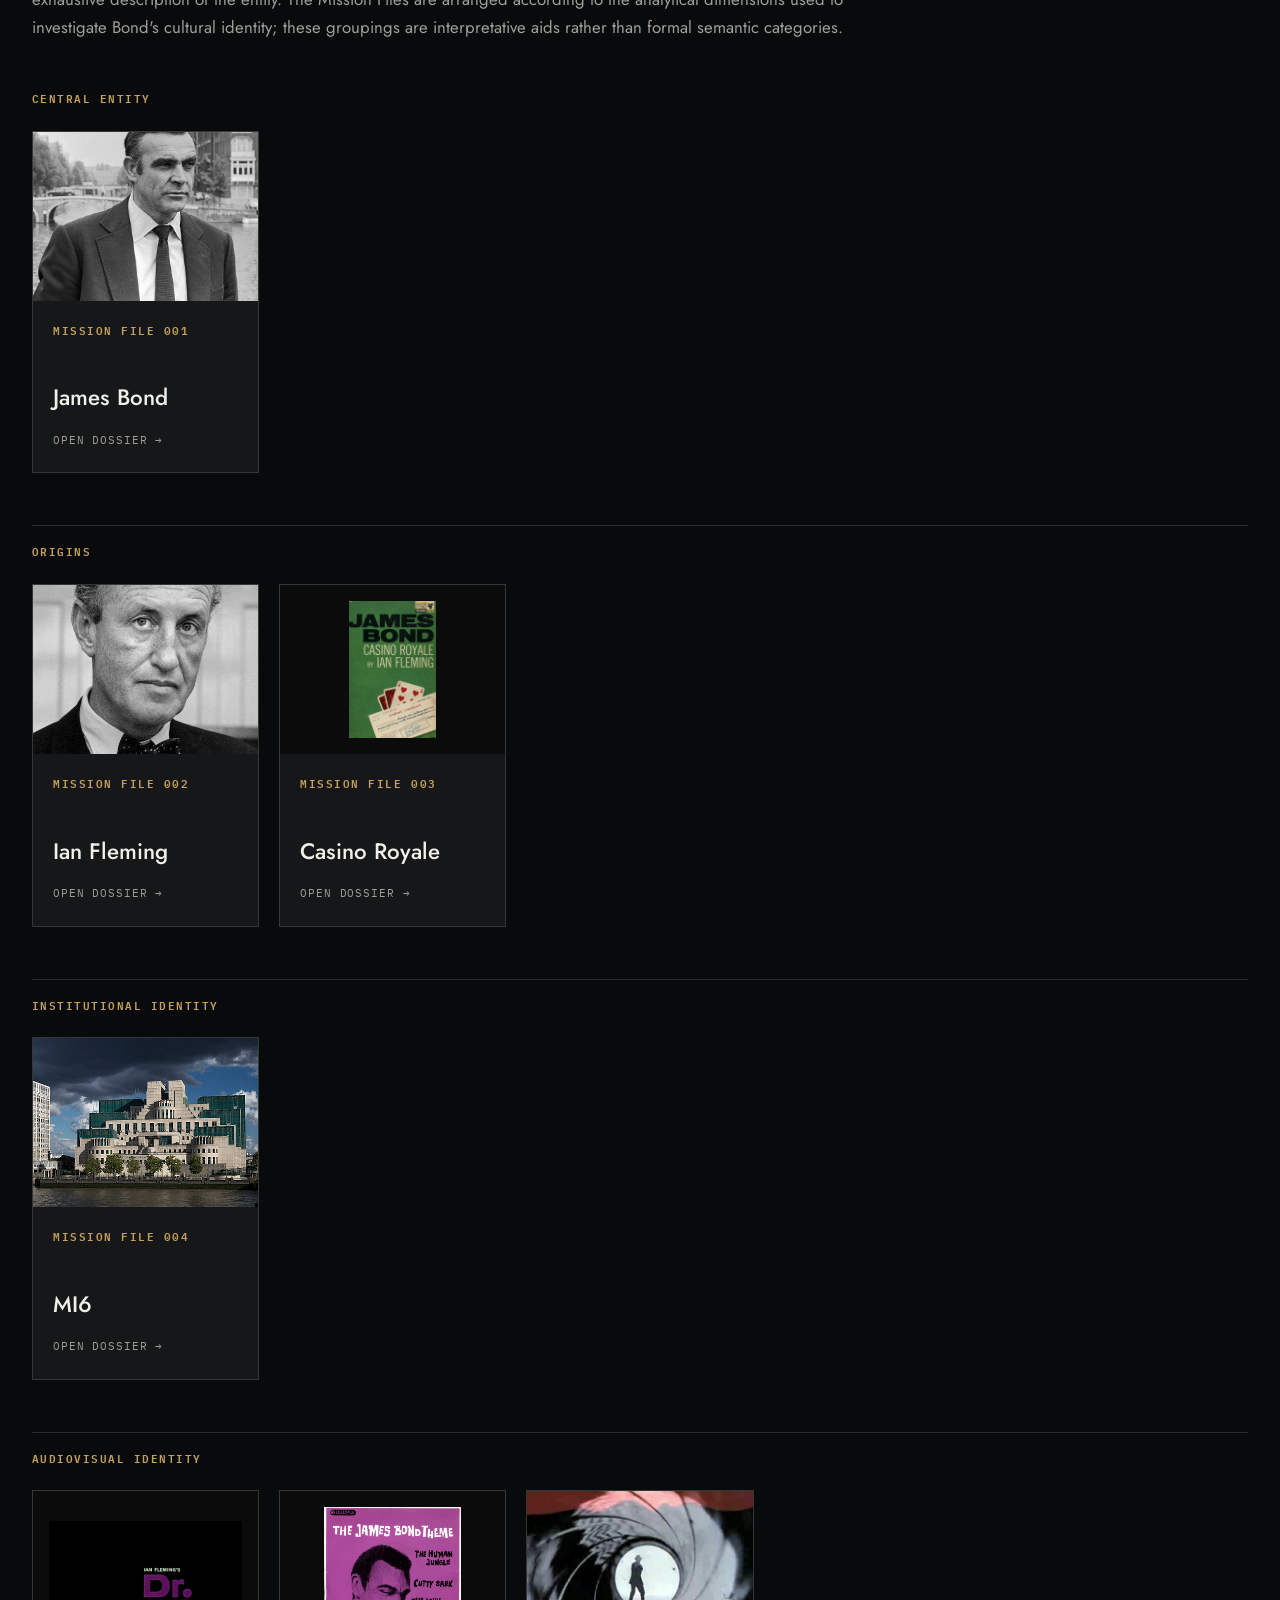
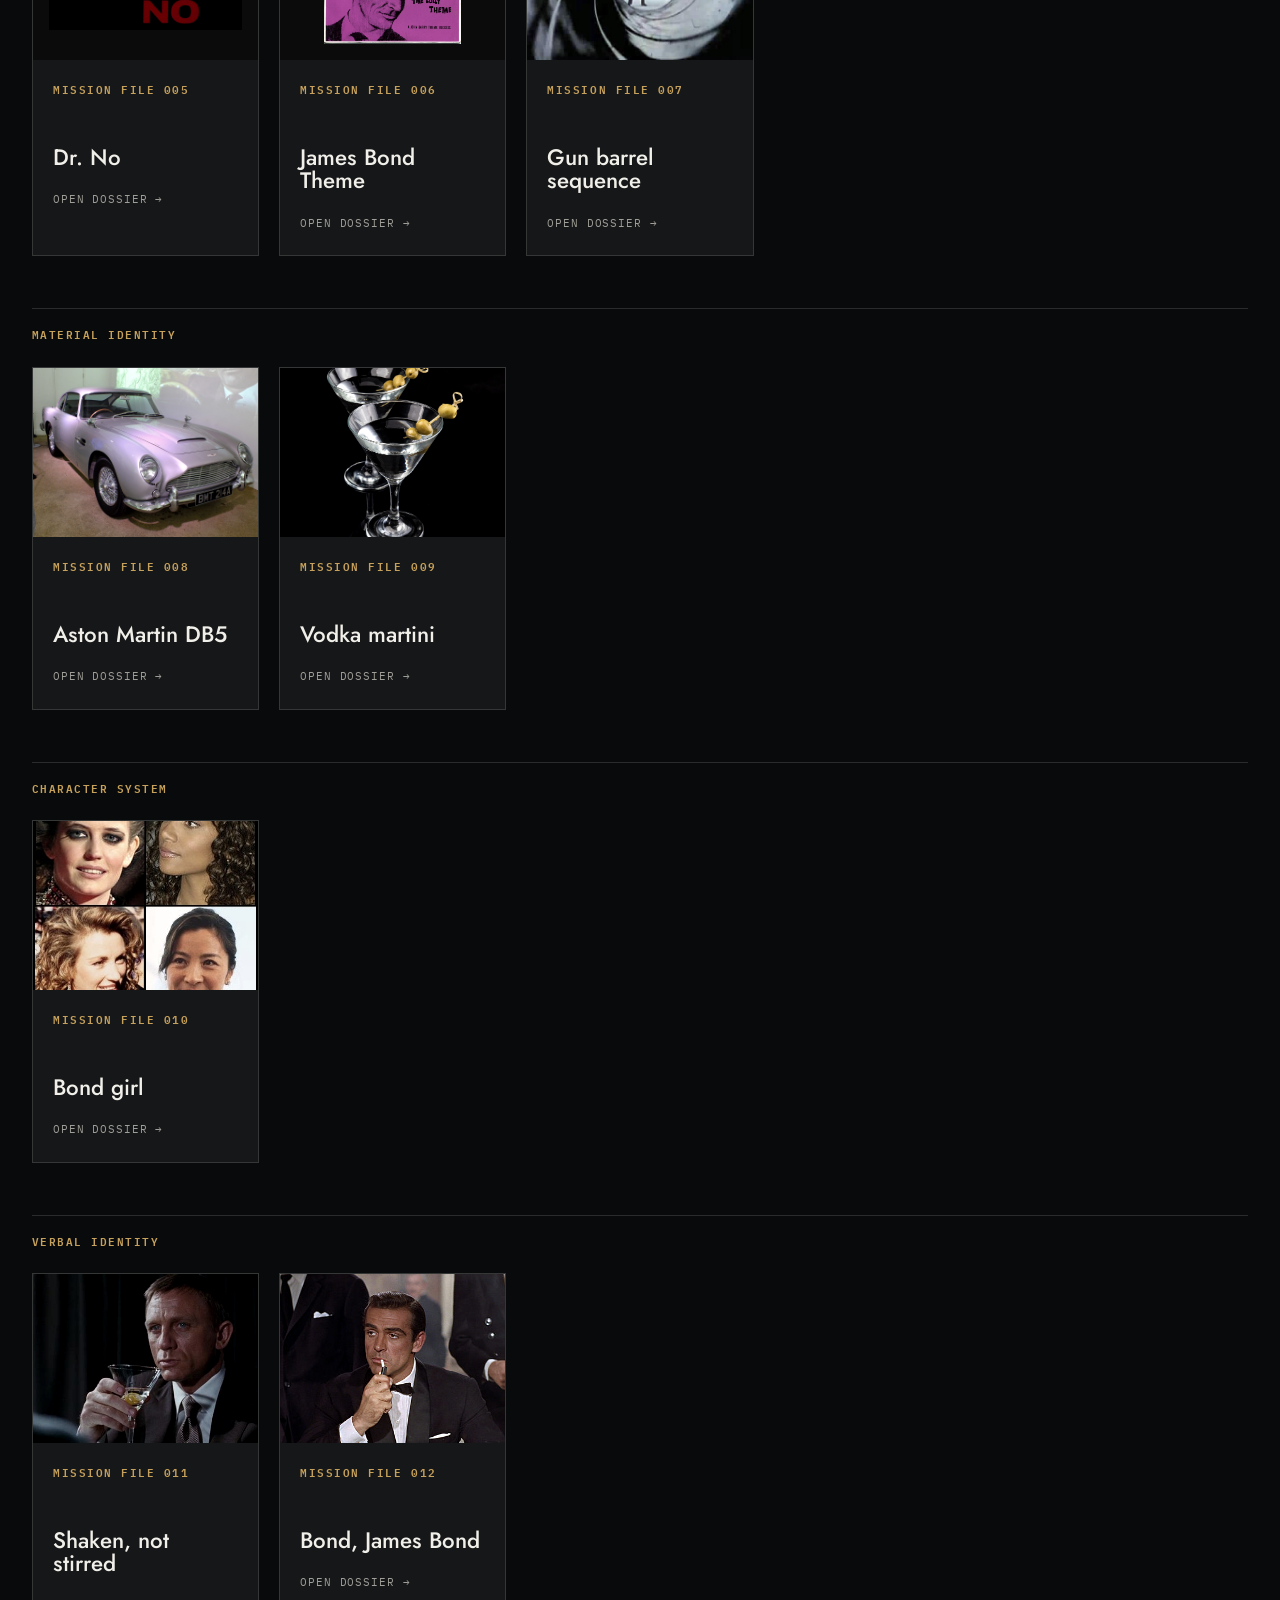
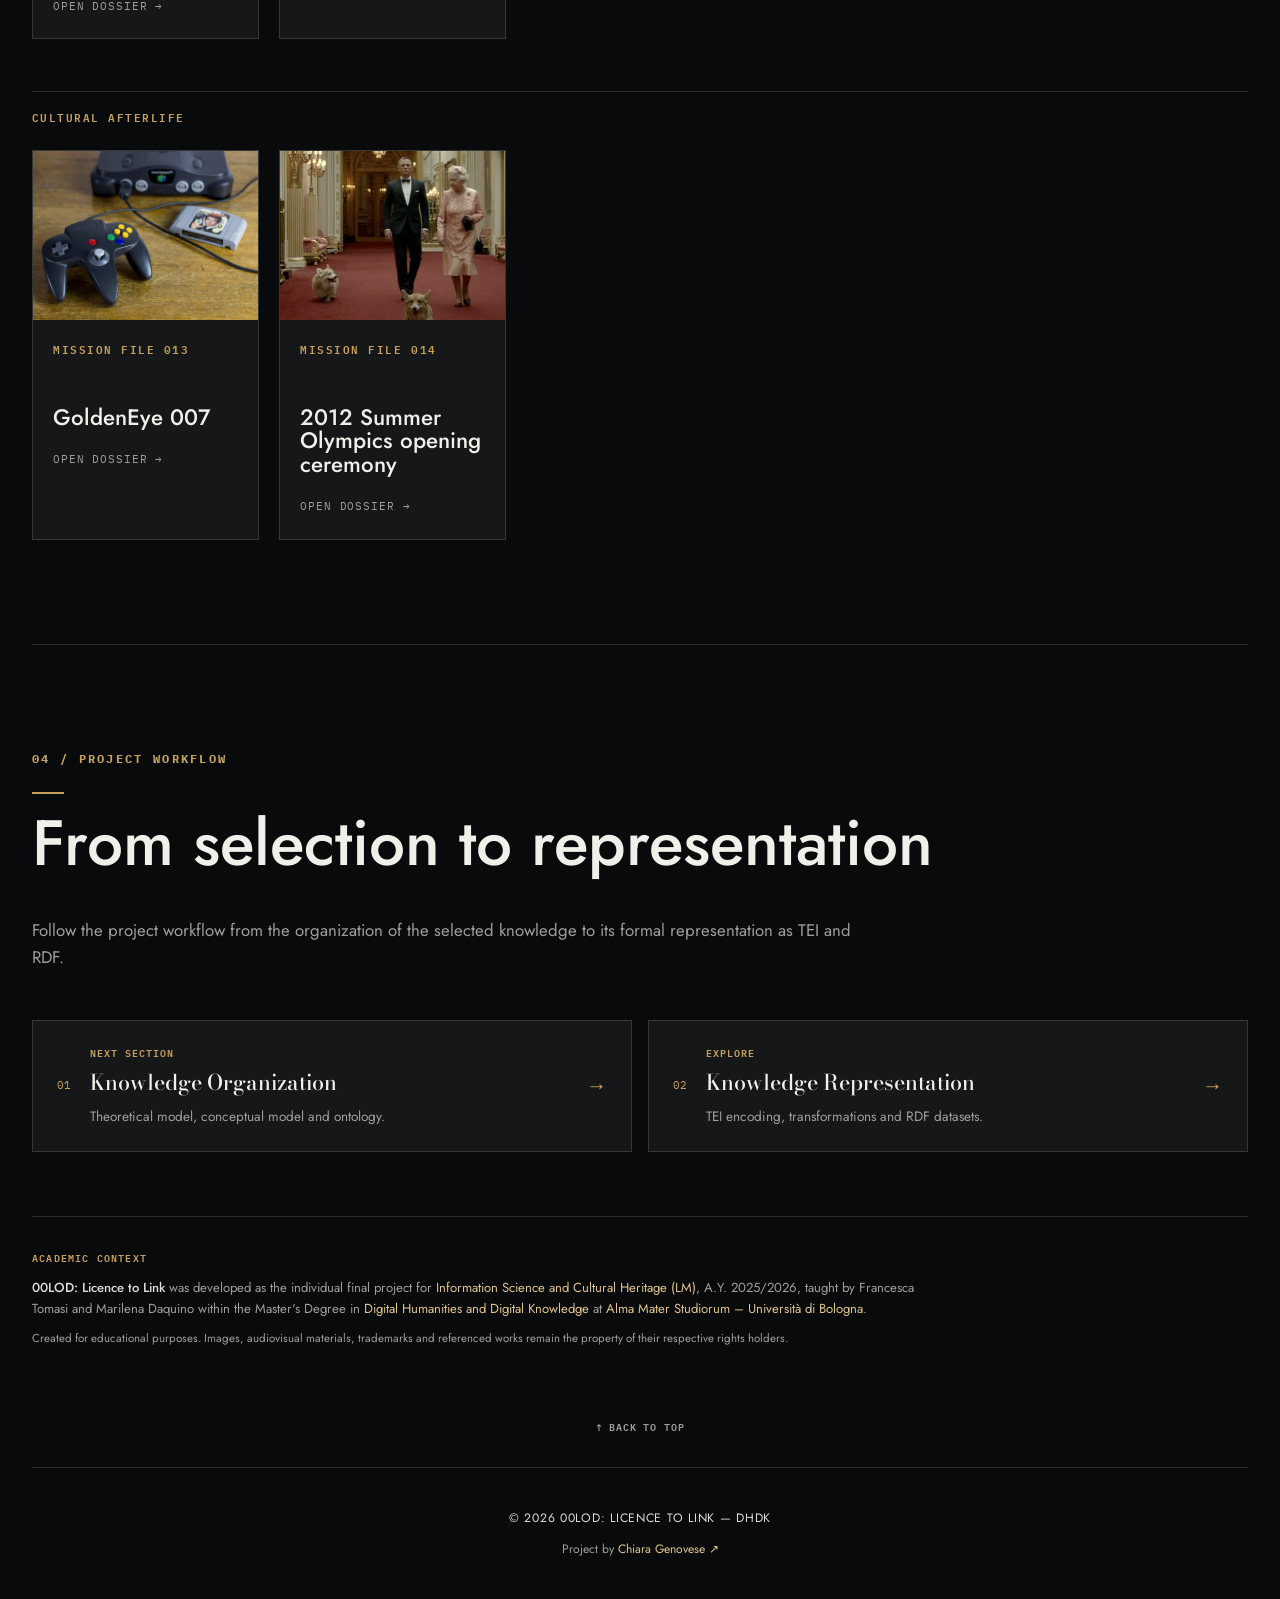
==== commit 63a18561: "Changes" ====
--- a/index.html
+++ b/index.html
@@ -118,10 +118,10 @@
                 </p>
             </div>
 
-            <figure class="idea-map">
-                <img src="models/idea_conceptualisation.svg" alt="Idea conceptualisation of the 00LOD project">
-
-                <figcaption>
+            <figure class="idea-map visualisation visualisation-model">
+                <img src="models/idea_conceptualisation.png" alt="Idea conceptualisation of the 00LOD project">
+
+                <figcaption class="visualisation-caption">
                     Idea Conceptualisation · Initial mapping of the entities and relations selected for the project.
                 </figcaption>
             </figure>
--- a/assets/css/style.css
+++ b/assets/css/style.css
@@ -449,6 +449,16 @@
     margin-bottom: 1.5rem;
 }
 
+.section > p:not(.eyebrow) a {
+    text-underline-offset: 0.18em;
+
+    transition: color 0.2s ease;
+}
+
+.section > p:not(.eyebrow) a:hover {
+    color: var(--gold-light);
+}
+
 /* ---------------------------------
    Project brief
 ---------------------------------- */
@@ -1527,28 +1537,6 @@
     transform: translateX(-50%);
 }
 
-.idea-map img {
-    display: block;
-
-    width: 100%;
-    height: auto;
-
-    background: #f3eee3;
-
-    border: 1px solid rgba(198, 161, 91, 0.18);
-}
-
-.idea-map figcaption {
-    margin-top: 0.8rem;
-
-    color: var(--muted);
-
-    font-family: "IBM Plex Mono", Consolas, monospace;
-    font-size: 0.64rem;
-
-    letter-spacing: 0.04em;
-}
-
 
 /* ---------------------------------
    Continue exploring
@@ -2060,14 +2048,6 @@
 
     .html-preview {
         height: 560px;
-    }
-
-    .html-output summary {
-        grid-template-columns: 1fr auto;
-    }
-
-    .html-output summary span:last-of-type {
-        display: none;
     }
 }
 
